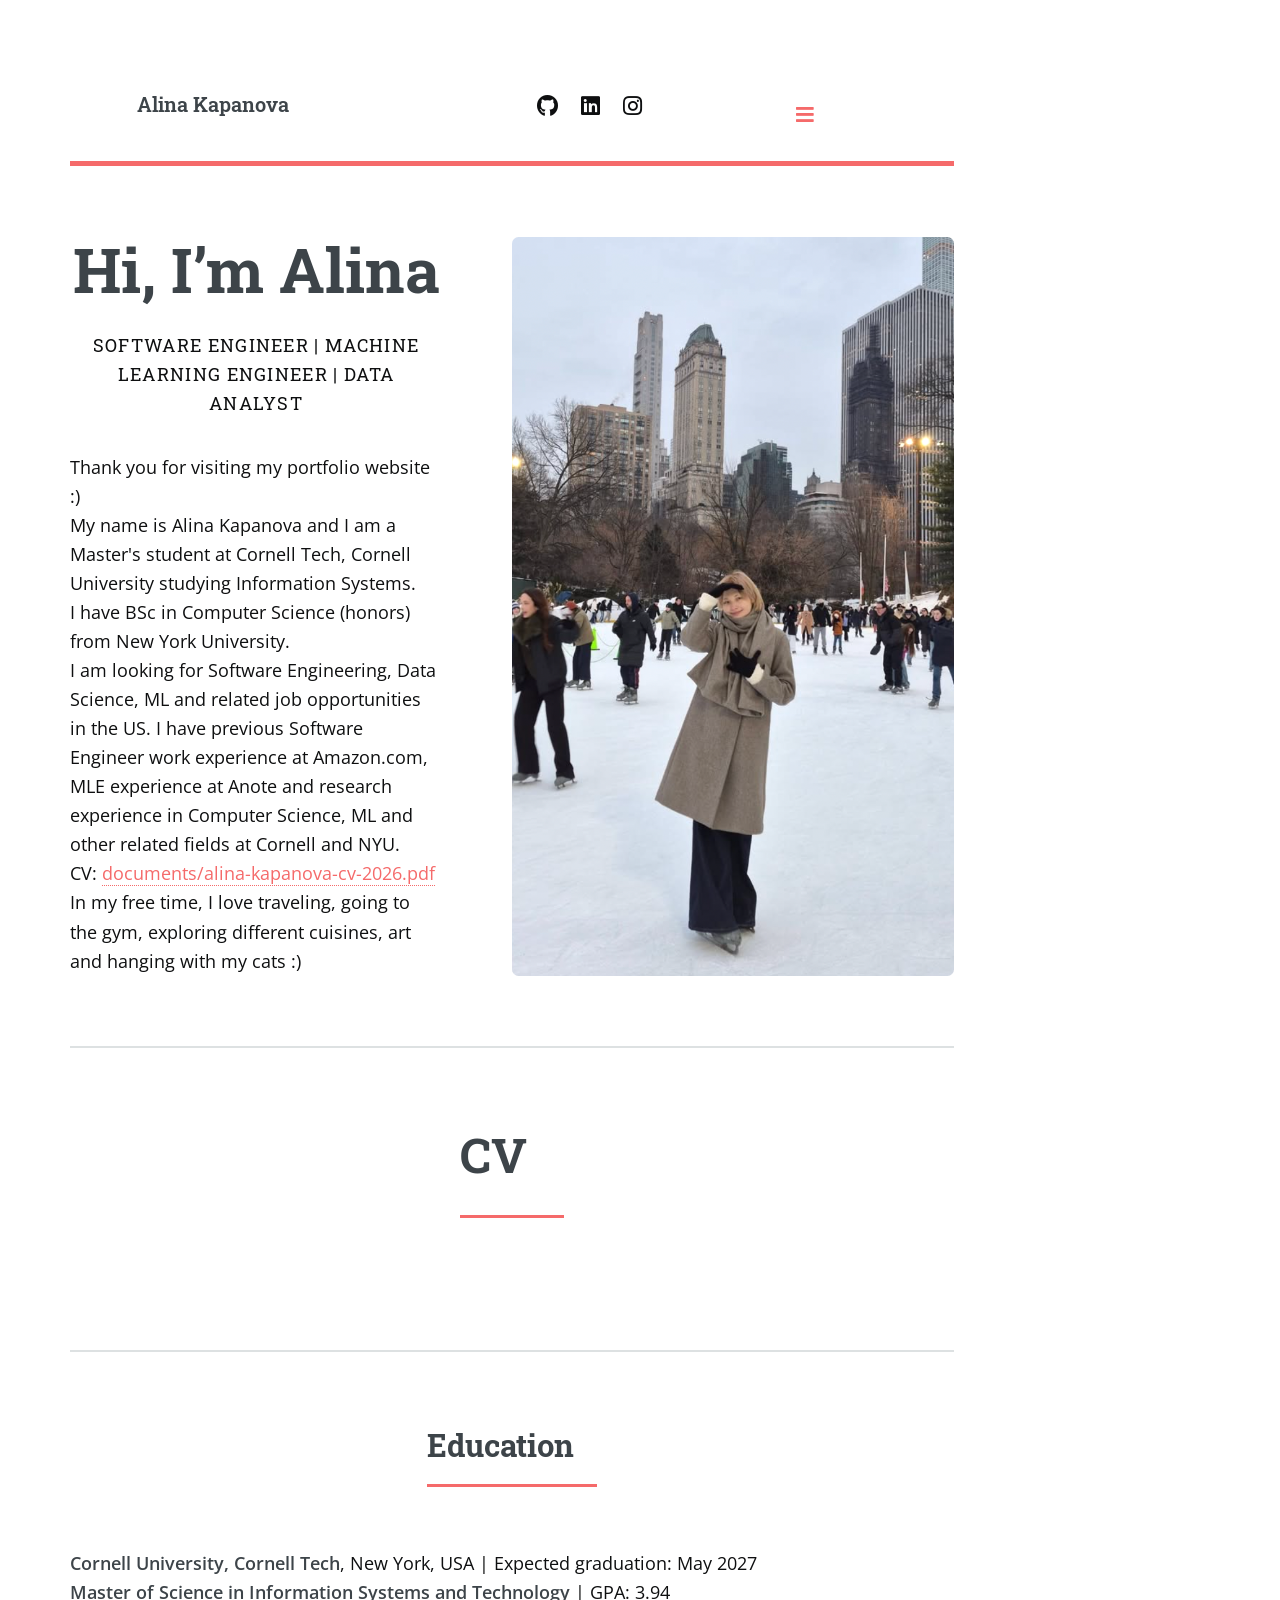
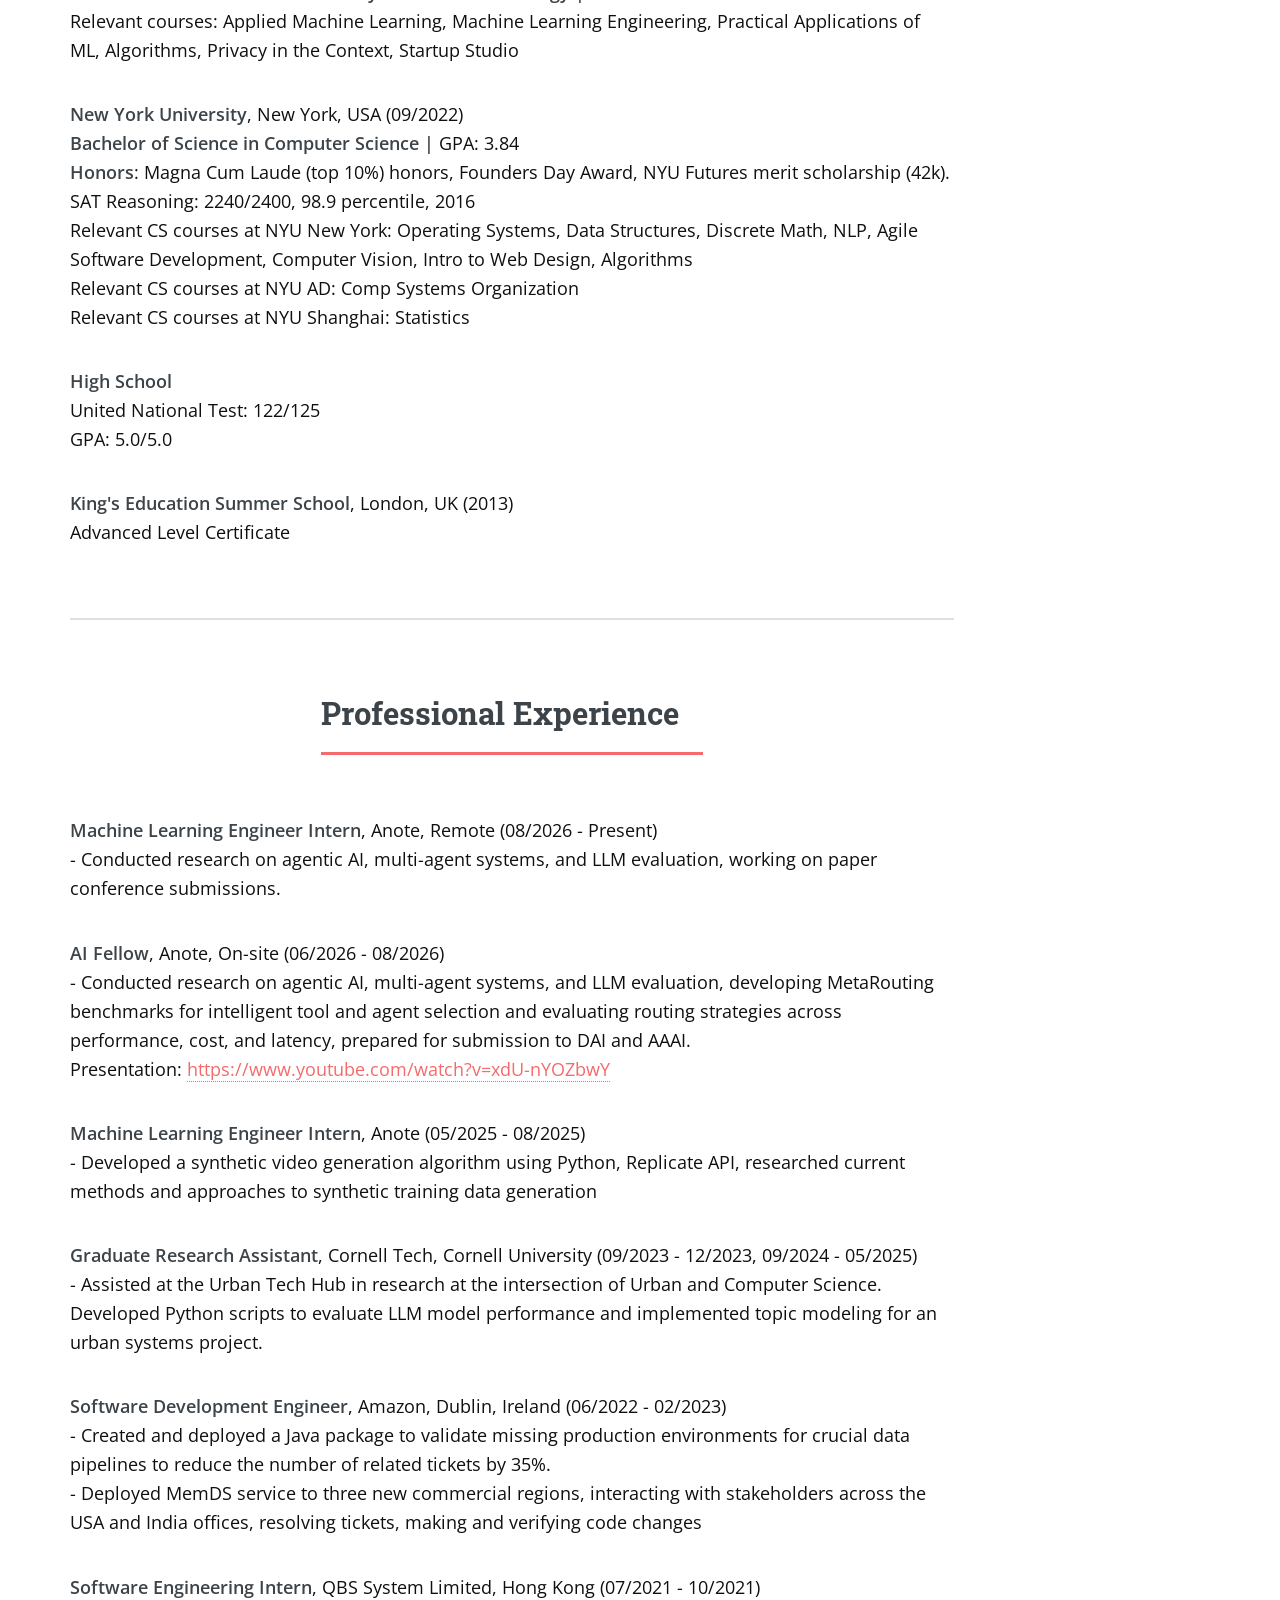
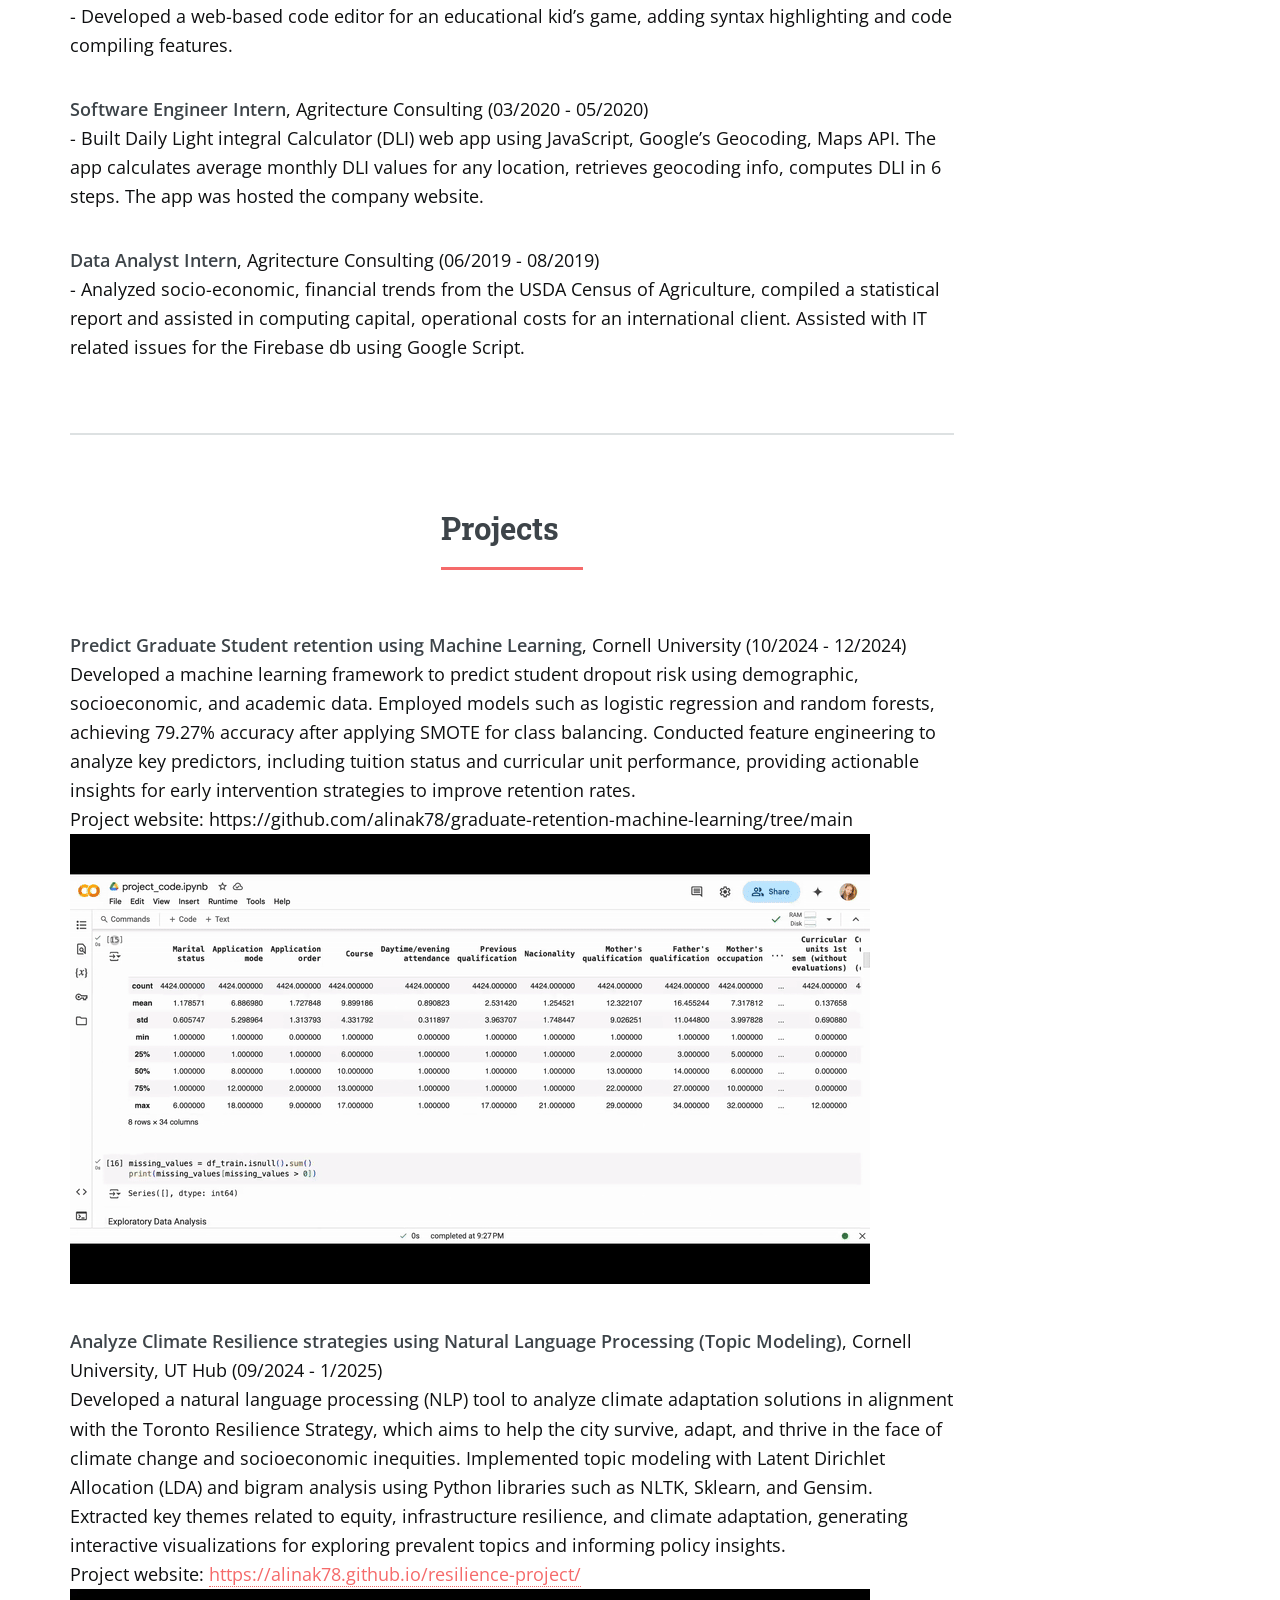
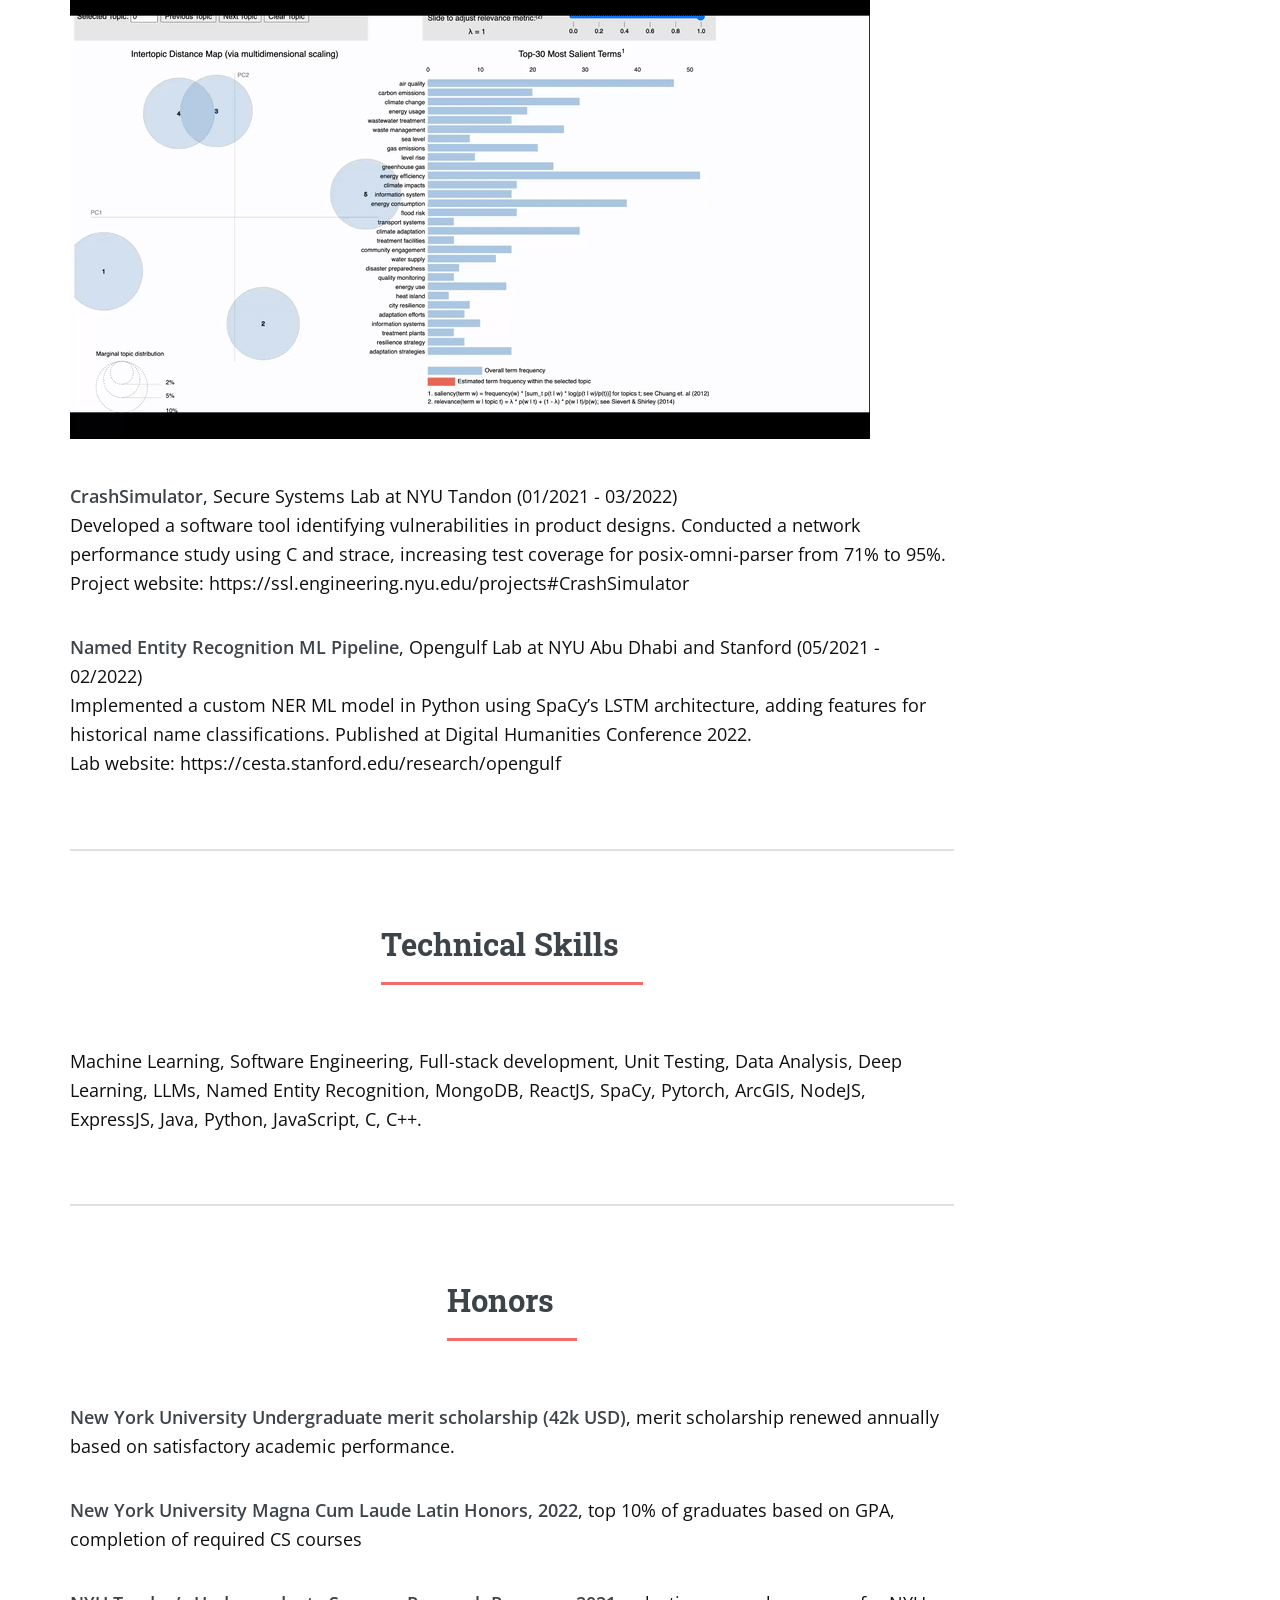
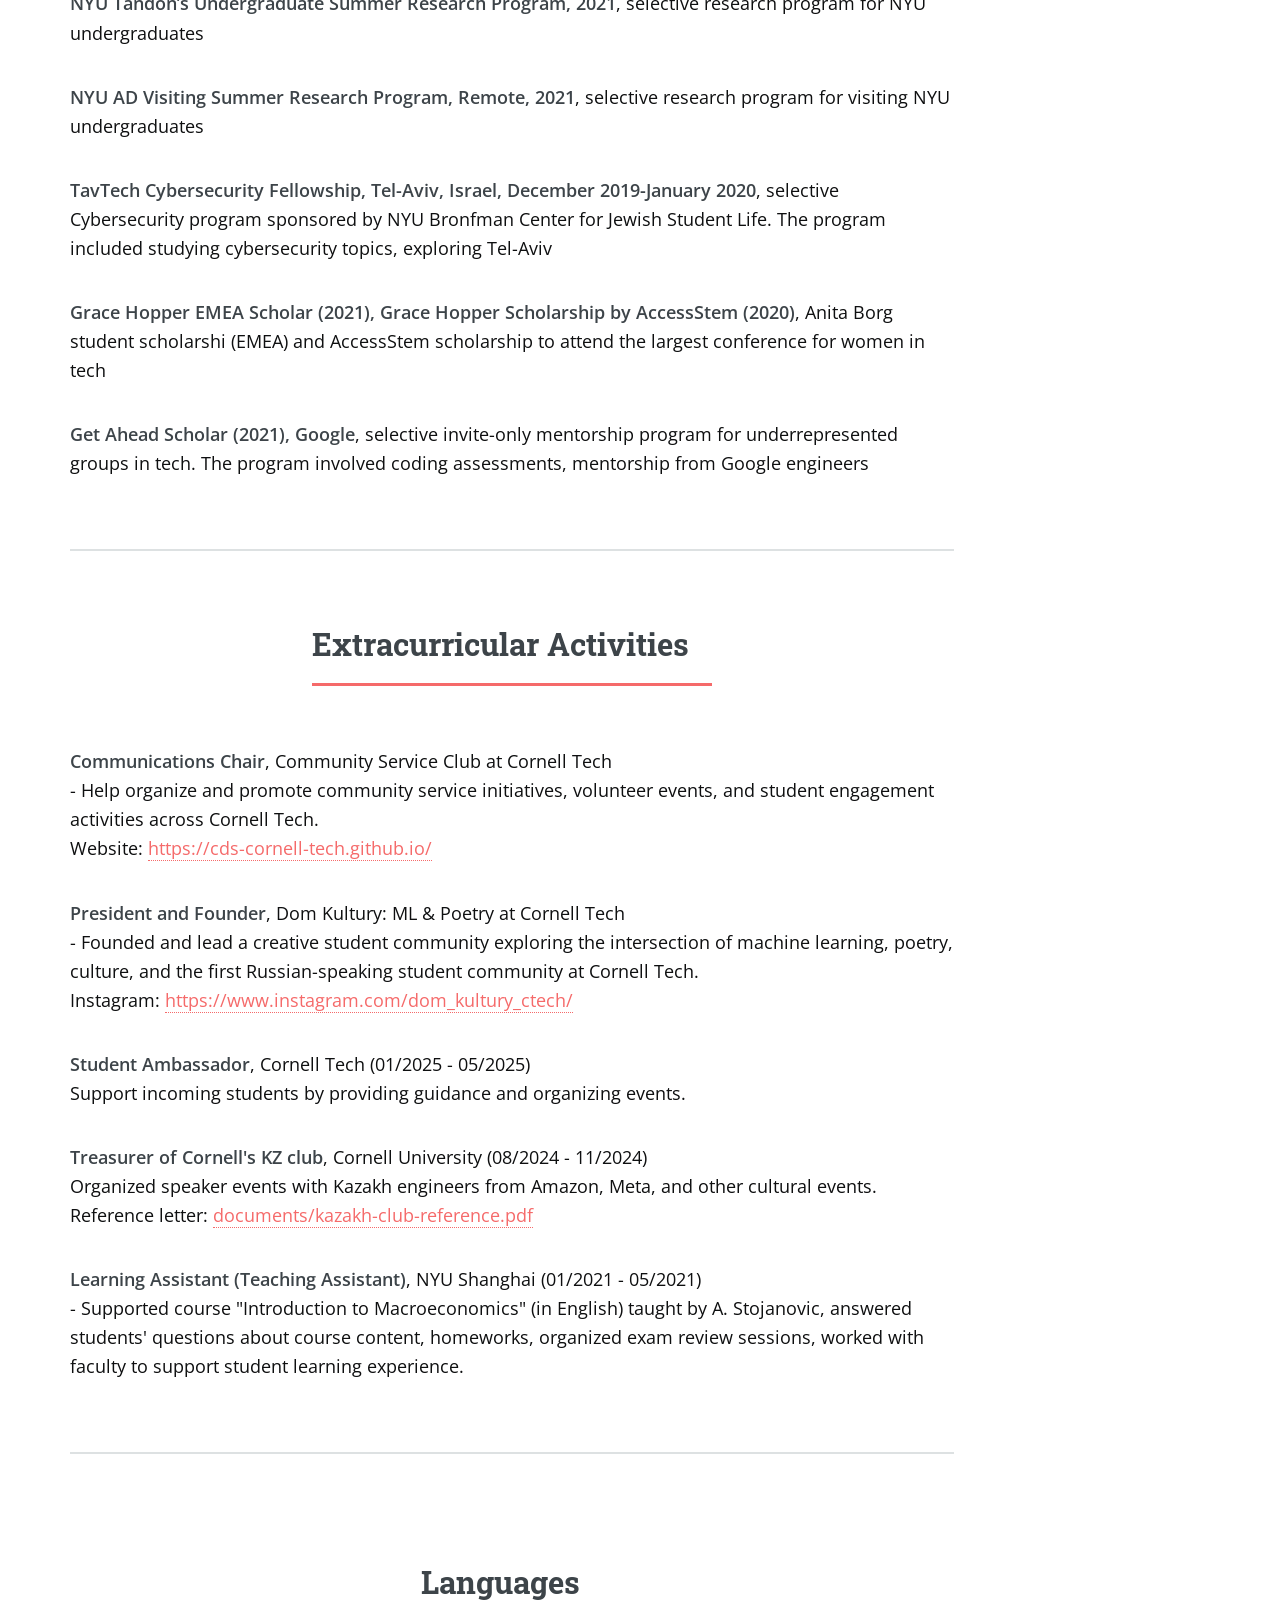
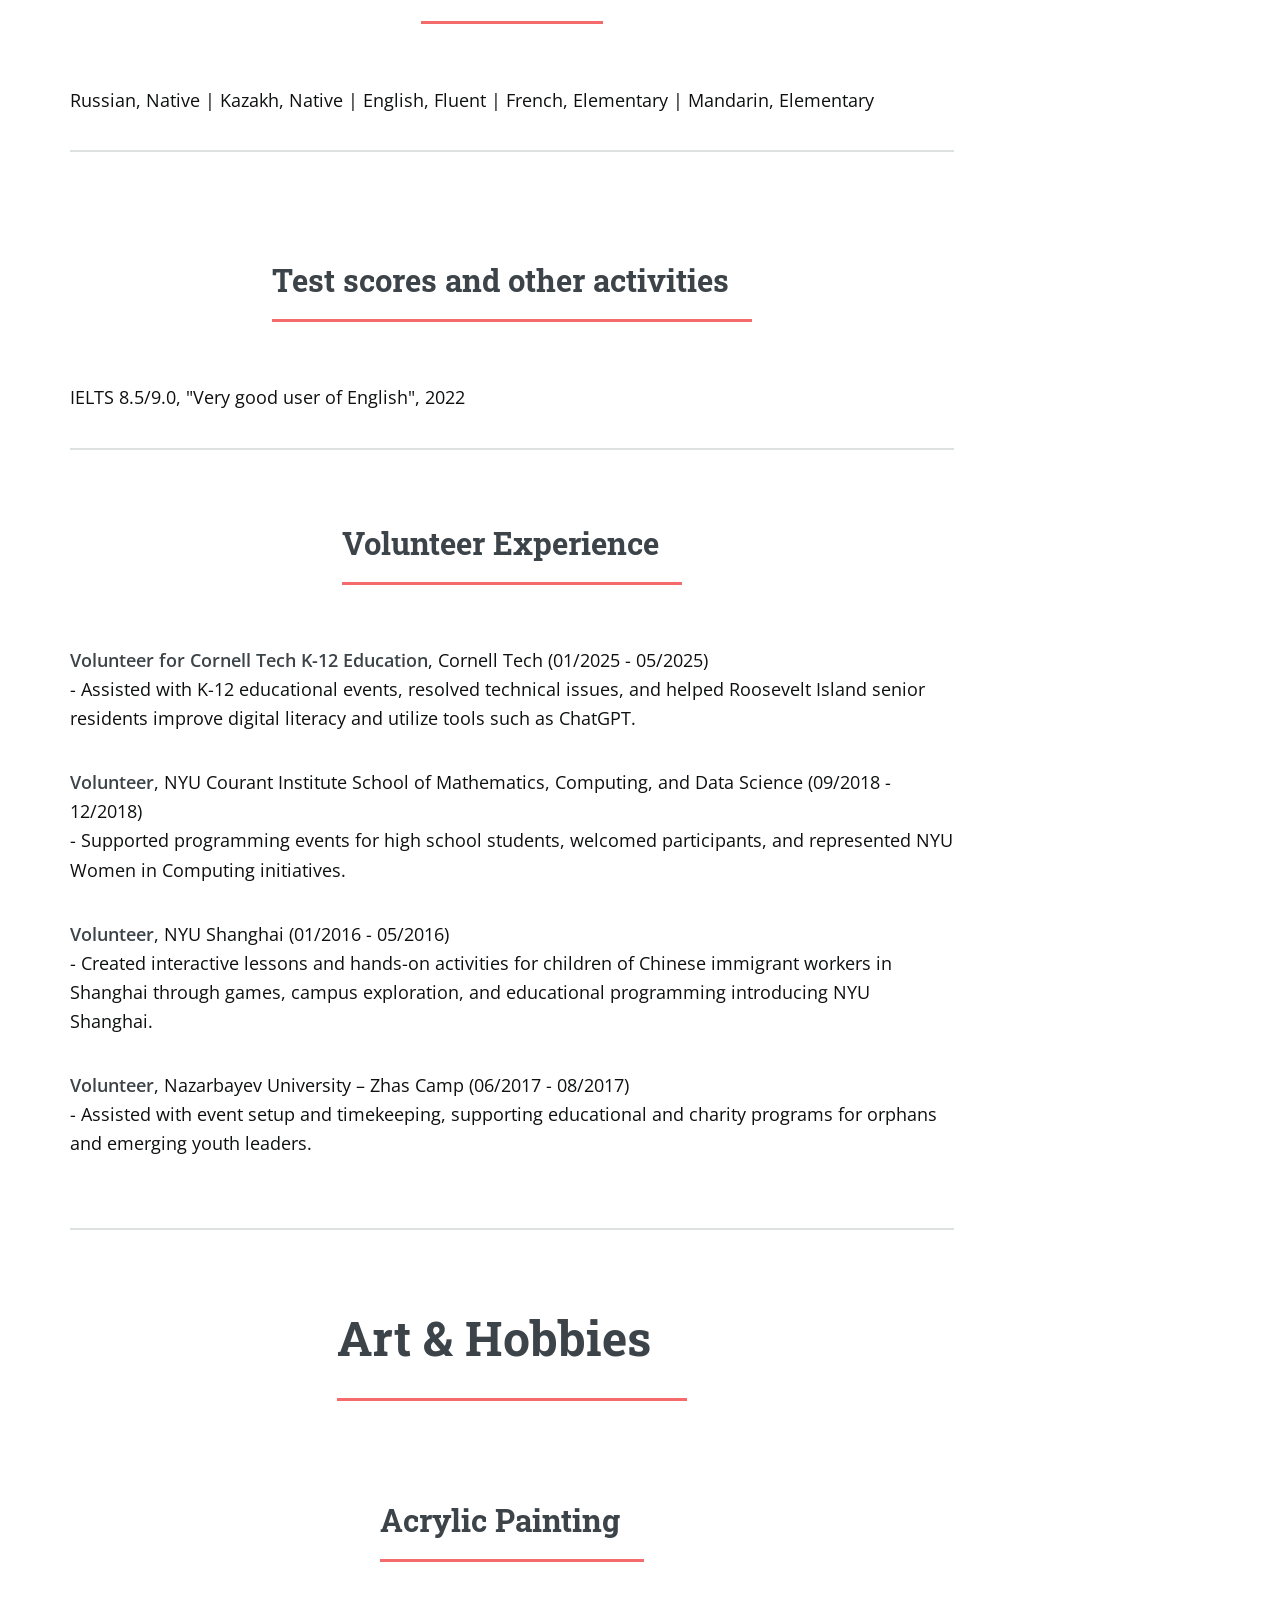
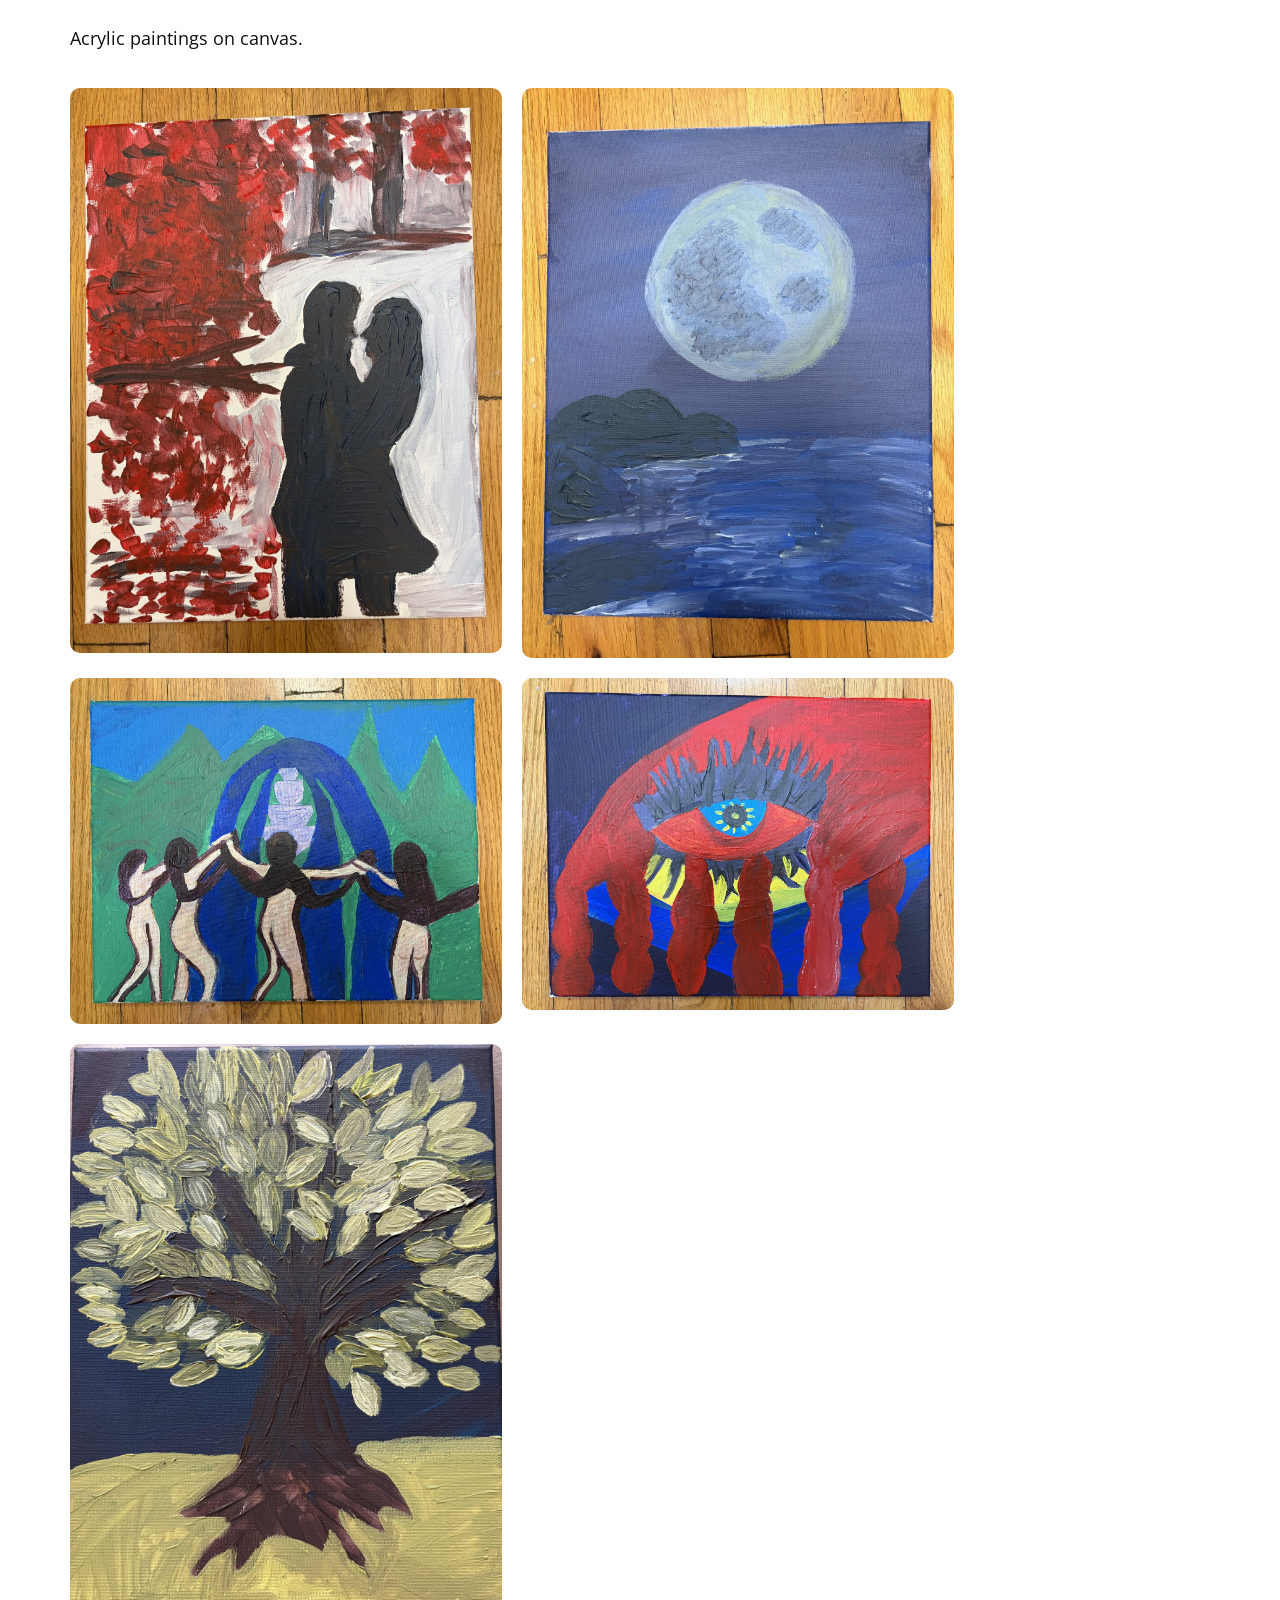
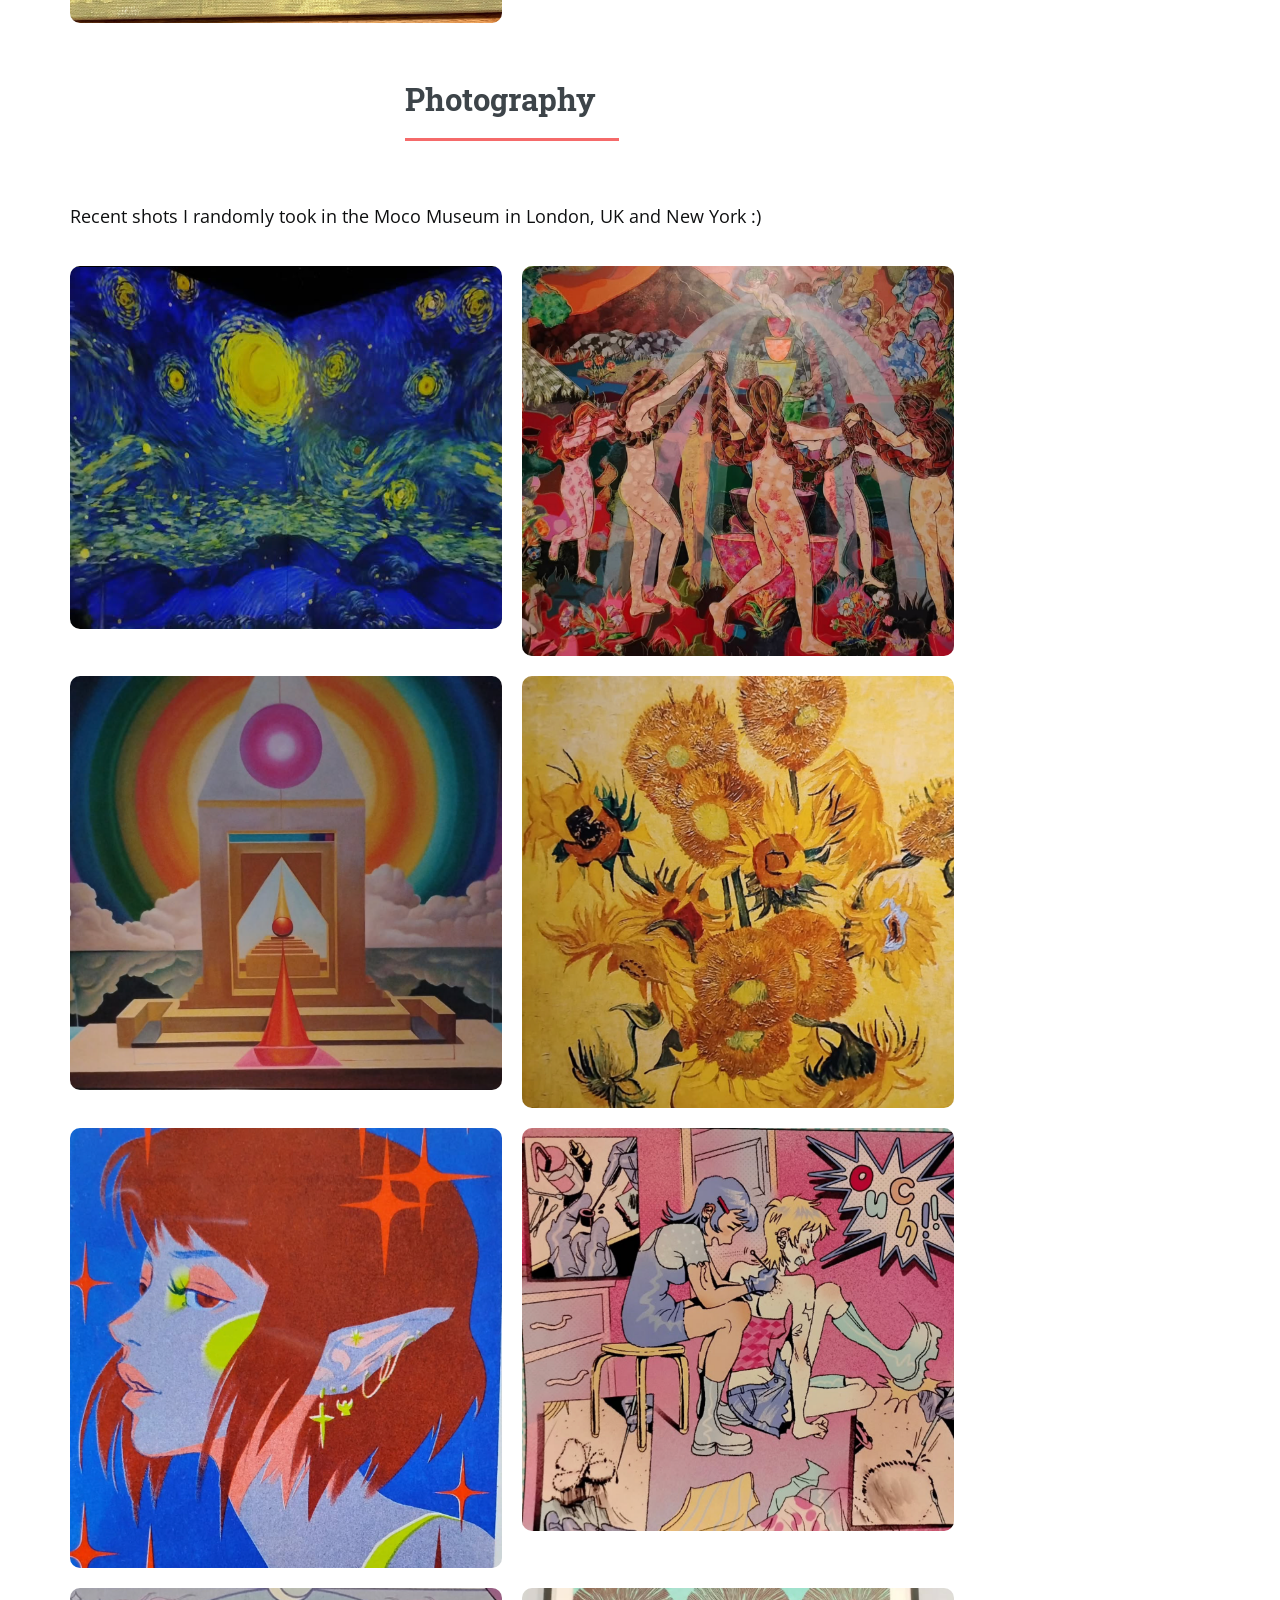
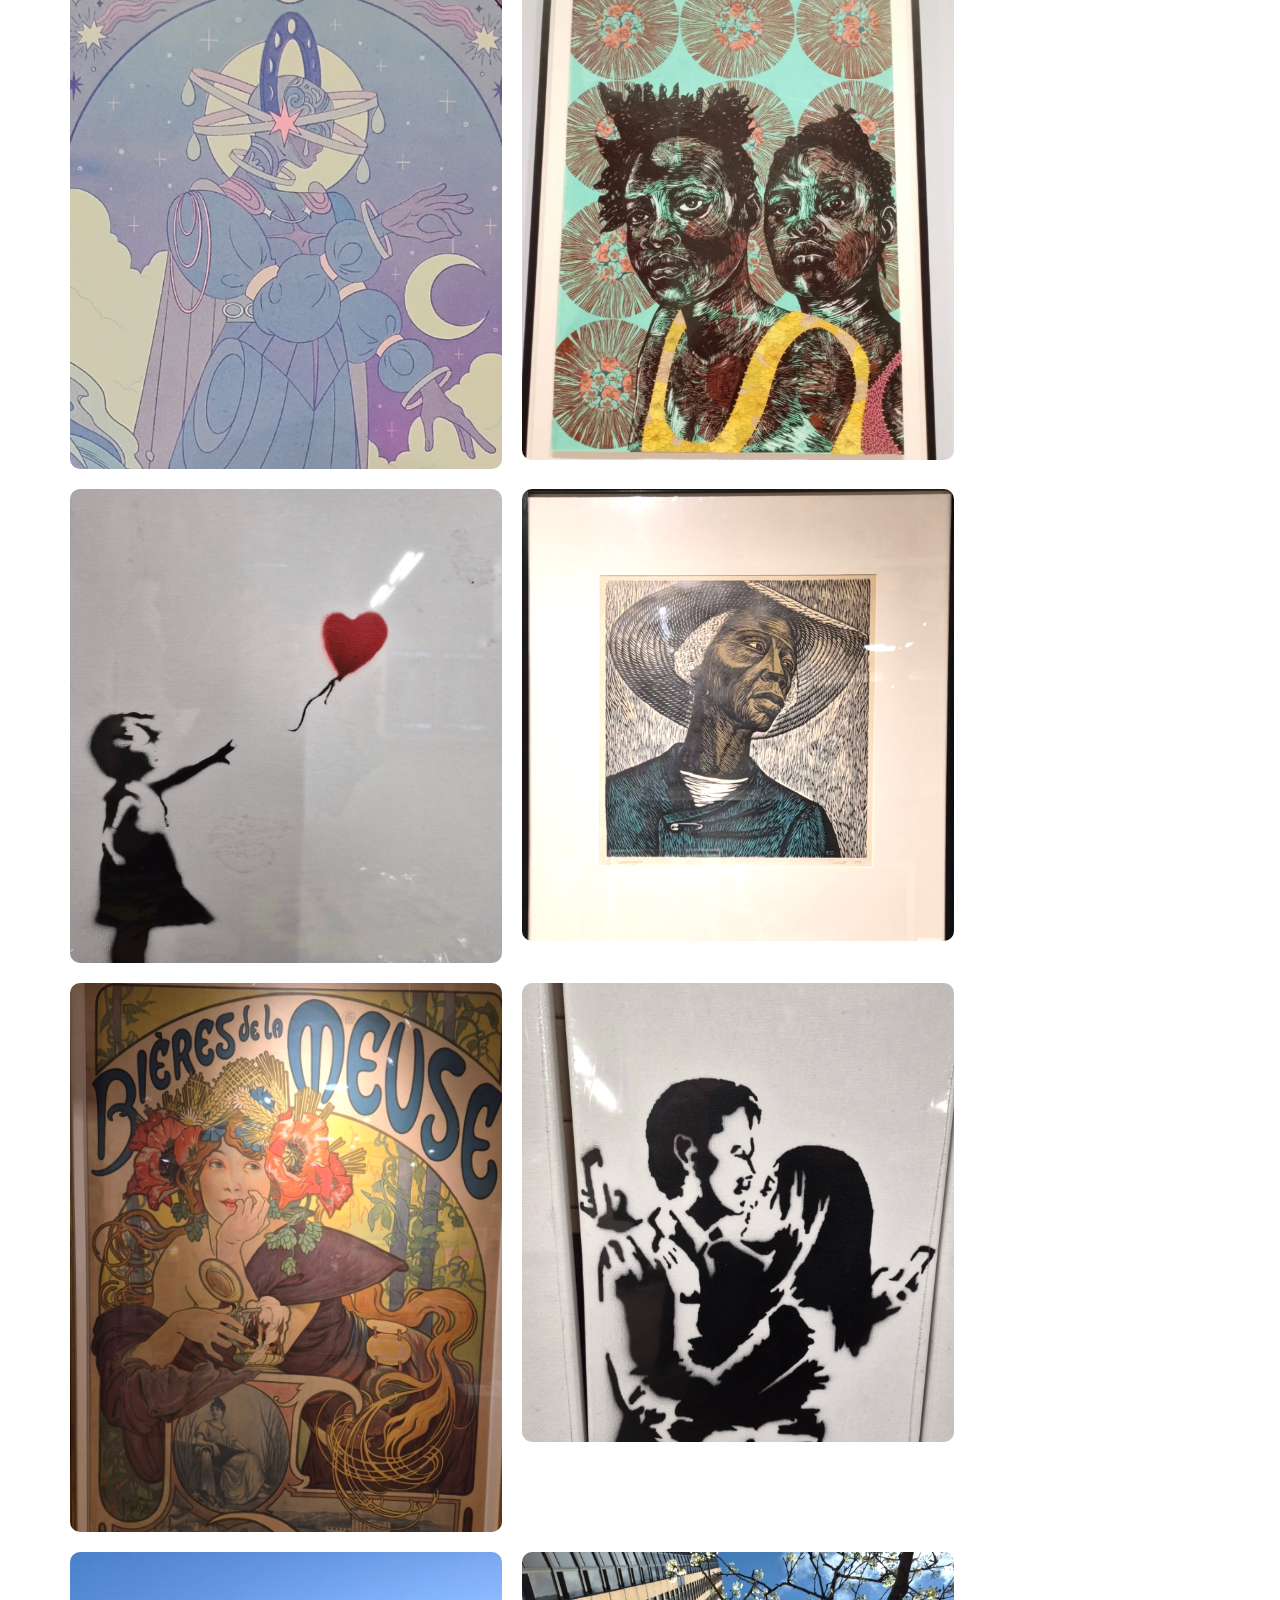
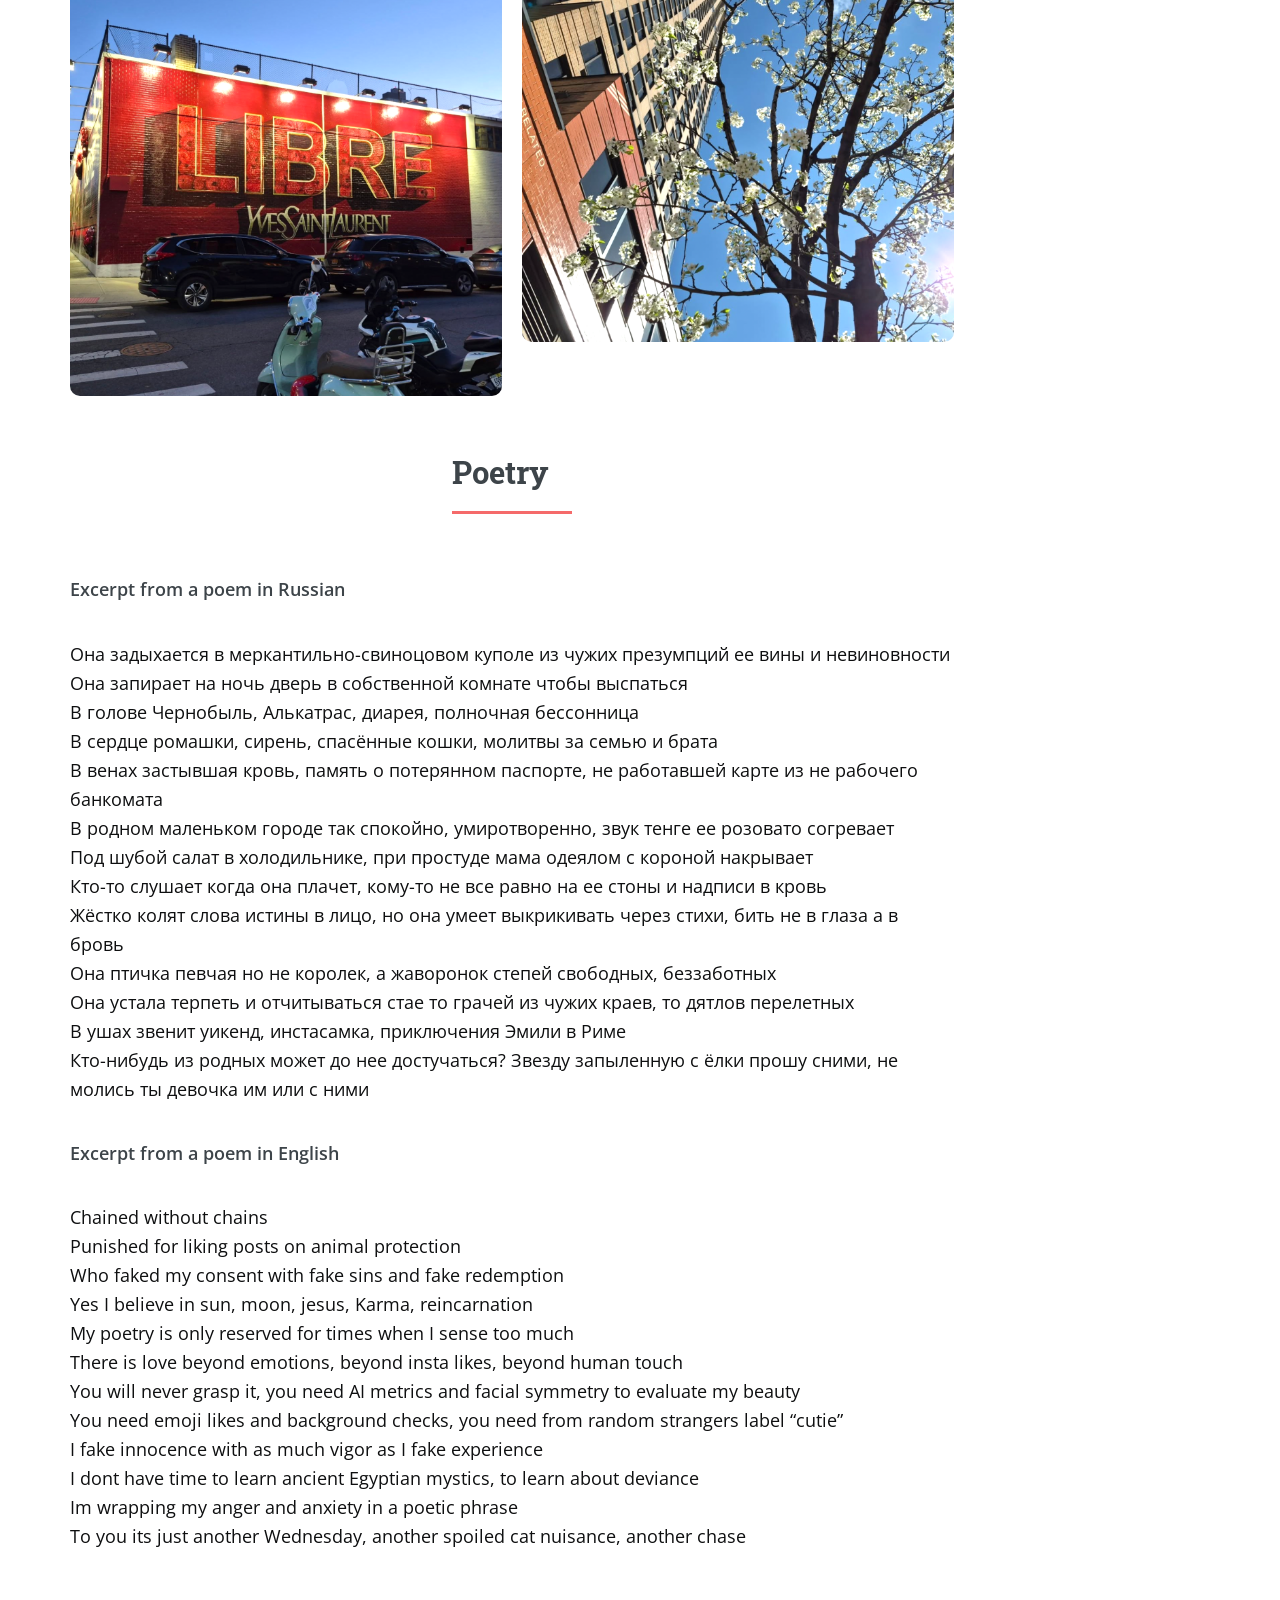
==== index.html @ 86511d2f "Rename English poem excerpt label" ====
<!DOCTYPE HTML>
<html>
	<head>
		<title>Alina Kapanova</title>
		<meta charset="utf-8" />
		<meta name="viewport" content="width=device-width, initial-scale=1, user-scalable=no" />
		<link rel="stylesheet" href="assets/css/main.css" />
		<style>
			.image-grid {
				display: grid;
				grid-template-columns: repeat(2, 1fr);
				gap: 20px;
				justify-content: center;
			}
			.image-grid img {
				width: 100%;
				border-radius: 10px;
				height: auto;
				object-fit: cover;
			}
			#art-hobbies .image-grid + header.major {
				margin-top: 3em;
			}
			.site-menu {
				position: relative;
				margin-left: 1.5em;
				margin-right: 0;
			}
			.site-menu-toggle {
				align-items: center;
				background: transparent;
				border: 0;
				box-shadow: none;
				color: #3d4449;
				cursor: pointer;
				display: inline-flex;
				font-size: 1.15em;
				height: 2.75em;
				justify-content: center;
				padding: 0;
				width: 2.75em;
			}
			.site-menu-toggle:hover {
				color: #f56a6a;
			}
			.site-menu-links {
				background: #ffffff;
				border: solid 1px rgba(210, 215, 217, 0.75);
				border-radius: 6px;
				box-shadow: 0 0.75em 2em rgba(0, 0, 0, 0.08);
				display: none;
				list-style: none;
				margin: 0;
				min-width: 12em;
				padding: 0.5em 0;
				position: absolute;
				right: 0;
				top: 100%;
				z-index: 10;
			}
			.site-menu.open .site-menu-links {
				display: block;
			}
			.site-menu-links a {
				border-bottom: 0;
				color: #3d4449;
				display: block;
				font-family: "Roboto Slab", serif;
				font-size: 0.85em;
				padding: 0.65em 1em;
				text-transform: uppercase;
			}
			.site-menu-links a:hover {
				color: #f56a6a;
			}
			header.section-title-large h2 {
				font-size: 2.75em;
			}
			@media screen and (max-width: 736px) {
				.site-menu {
					margin-right: 0.75em;
				}
				header.section-title-large h2 {
					font-size: 2.2em;
				}
			}
	</style>
	</head>
	<body class="is-preload" style="font-size: 110%;">

		<!-- Wrapper -->
			<div id="wrapper" >

				<!-- Main -->
					<div id="main">
						<div class="inner">

							<!-- Header -->
								<header id="header">
									<a href="index.html" class="logo"><strong>Alina Kapanova</strong></a>
									<ul class="icons">
										<li><a href="https://github.com/alinak78" class="icon brands fa-github"><span class="label">GitHub</span></a></li>
										<li><a href="https://https://www.linkedin.com/in/alina-kapan/" class="icon brands fa-linkedin"><span class="label">LinkedIn</span></a></li>
									<li><a href="https://www.instagram.com/destiny67a/" class="icon brands fa-instagram"><span class="label">Instagram</span></a></li>
									</ul>
									<nav class="site-menu" aria-label="Primary navigation">
										<button class="site-menu-toggle icon solid fa-bars" type="button" aria-expanded="false" aria-controls="site-menu-links">
											<span class="label">Menu</span>
										</button>
										<ul class="site-menu-links" id="site-menu-links">
											<li><a href="#cv">CV</a></li>
											<li><a href="#art-hobbies">Art &amp; Hobbies</a></li>
										</ul>
									</nav>
								</header>

							<!-- About Me -->
								<section id="banner">
									<div class="content">
										<header>
											<h1>Hi, I’m Alina</h1>
											<p>Software Engineer | Machine Learning Engineer | Data Analyst </p>
										</header>
										<p>Thank you for visiting my portfolio website :) <br/> My name is Alina Kapanova and I am a Master's student at Cornell Tech, Cornell University studying Information Systems. <br/>
											I have BSc in Computer Science (honors) from New York University. <br/>
											I am looking for Software Engineering, Data Science, ML and related job opportunities in the US. I have previous Software Engineer work experience at Amazon.com, MLE experience at Anote and research experience in Computer Science, ML and other related fields at Cornell and NYU. <br/>
											CV: <a href="documents/alina-kapanova-cv-2026.pdf">documents/alina-kapanova-cv-2026.pdf</a><br/>
										In my free time, I love traveling, going to the gym, exploring different cuisines, art and hanging with my cats :)  </p>
									</p>
									</div>
									<span class="image object">
										<img  src="profile.png" alt="Alina Kapanova" />
								</span>
								</section>

							<!-- CV -->
								<section id="cv">
									<header class="major section-title-large">
										<h2>CV</h2>
									</header>
								</section>

							<!-- Education -->
								<section>
									<header class="major">
										<h2>Education</h2>
									</header>
									<p><strong>Cornell University, Cornell Tech</strong>, New York, USA | Expected graduation: May 2027 <br>
										<b>Master of Science in Information Systems and Technology</b> | GPA: 3.94 <br/> 
										Relevant courses: Applied Machine Learning, Machine Learning Engineering, Practical Applications of ML, Algorithms, Privacy in the Context, Startup Studio <br/> 
									</p>
									
									<p><strong>New York University</strong>, New York, USA (09/2022)<br>
										<b>Bachelor of Science in Computer Science</b> | GPA: 3.84 <br/>
									<b>Honors</b>: Magna Cum Laude (top 10%) honors, Founders Day Award, NYU Futures merit scholarship (42k). <br/>
									SAT Reasoning: 2240/2400, 98.9 percentile, 2016 <br/>
									Relevant CS courses at NYU New York: Operating Systems, Data Structures, Discrete Math, NLP, Agile Software Development, Computer Vision, Intro to Web Design, Algorithms <br/> 
									Relevant CS courses at NYU AD: Comp Systems Organization <br/> 
									Relevant CS courses at NYU Shanghai: Statistics </p>

									<p><strong>High School</strong><br>
										United National Test: 122/125 <br/>
										GPA: 5.0/5.0
									</p>

									<p><strong>King's Education Summer School</strong>, London, UK (2013)<br>
										Advanced Level Certificate
									</p>

								</section>

							<!-- Experience -->
								<section>
									<header class="major">
										<h2>Professional Experience</h2>
									</header>
									<p><strong>Machine Learning Engineer Intern</strong>, Anote, Remote (08/2026 - Present)<br>- Conducted research on agentic AI, multi-agent systems, and LLM evaluation, working on paper conference submissions.</p>
									<p><strong>AI Fellow</strong>, Anote, On-site (06/2026 - 08/2026)<br>- Conducted research on agentic AI, multi-agent systems, and LLM evaluation, developing MetaRouting benchmarks for intelligent tool and agent selection and evaluating routing strategies across performance, cost, and latency, prepared for submission to DAI and AAAI.<br>Presentation: <a href="https://www.youtube.com/watch?v=xdU-nYOZbwY">https://www.youtube.com/watch?v=xdU-nYOZbwY</a></p>
									<p><strong>Machine Learning Engineer Intern</strong>, Anote (05/2025 - 08/2025)<br>- Developed a synthetic video generation algorithm using Python, Replicate API, researched current methods and approaches to synthetic training data generation</p>
									<p><strong>Graduate Research Assistant</strong>, Cornell Tech, Cornell University (09/2023 - 12/2023, 09/2024 - 05/2025)<br>- Assisted at the Urban Tech Hub in research at the intersection of Urban and Computer Science. Developed Python scripts to evaluate LLM model performance and implemented topic modeling for an urban systems project.</p>
									<p><strong>Software Development Engineer</strong>, Amazon, Dublin, Ireland (06/2022 - 02/2023)<br>- Created and deployed a Java package to validate missing production environments for crucial data pipelines to reduce the number of related tickets by 35%.
										<br/>- Deployed MemDS service to three new commercial regions, interacting with stakeholders across the USA and India offices, resolving tickets, making and verifying code changes</p>
									<p><strong>Software Engineering Intern</strong>, QBS System Limited, Hong Kong (07/2021 - 10/2021)<br>- Developed a web-based code editor for an educational kid’s game, adding syntax highlighting and code compiling features.</p>
									<p><strong>Software Engineer Intern</strong>, Agritecture Consulting (03/2020 - 05/2020)<br>- Built Daily Light integral Calculator (DLI) web app using JavaScript, Google’s Geocoding, Maps API. The app calculates average monthly DLI values for any location, retrieves geocoding info, computes DLI in 6 steps. The app was hosted  the company website.
									</p>
									<p><strong>Data Analyst Intern</strong>, Agritecture Consulting (06/2019 - 08/2019)<br>- Analyzed socio-economic, financial trends from the USDA Census of Agriculture, compiled a statistical report and assisted in computing capital, operational costs for an international client. Assisted with IT related issues for the Firebase db using Google Script.</p>

								</section>

							<!-- Projects -->
								<section>
									<header class="major">
										<h2>Projects</h2>
									</header>
									
									<p><strong>Predict Graduate Student retention using Machine Learning</strong>, Cornell University (10/2024 - 12/2024)<br>Developed a machine learning framework to predict student dropout risk using demographic, socioeconomic, and academic data. Employed models such as logistic regression and random forests, achieving 79.27% accuracy after applying SMOTE for class balancing. Conducted feature engineering to analyze key predictors, including tuition status and curricular unit performance, providing actionable insights for early intervention strategies to improve retention rates.<br> Project website: https://github.com/alinak78/graduate-retention-machine-learning/tree/main</br><img src="images/notebook.gif"/><br></p>
									<p><strong>Analyze Climate Resilience strategies using Natural Language Processing (Topic Modeling)</strong>, Cornell University, UT Hub (09/2024 - 1/2025)<br>Developed a natural language processing (NLP) tool to analyze climate adaptation solutions in alignment with the Toronto Resilience Strategy, which aims to help the city survive, adapt, and thrive in the face of climate change and socioeconomic inequities. Implemented topic modeling with Latent Dirichlet Allocation (LDA) and bigram analysis using Python libraries such as NLTK, Sklearn, and Gensim. Extracted key themes related to equity, infrastructure resilience, and climate adaptation, generating interactive visualizations for exploring prevalent topics and informing policy insights. <br> Project website: <a href="resilience-project/">https://alinak78.github.io/resilience-project/</a></br><img src="images/topic_model.gif"/><br></p>
									<p><strong>CrashSimulator</strong>, Secure Systems Lab at NYU Tandon (01/2021 - 03/2022)<br>Developed a software tool identifying vulnerabilities in product designs. Conducted a network performance study using C and strace, increasing test coverage for posix-omni-parser from 71% to 95%. <br> Project website: https://ssl.engineering.nyu.edu/projects#CrashSimulator</p>
									<p><strong>Named Entity Recognition ML Pipeline</strong>, Opengulf Lab at NYU Abu Dhabi and Stanford (05/2021 - 02/2022)<br>Implemented a custom NER ML model in Python using SpaCy’s LSTM architecture, adding features for historical name classifications. Published at Digital Humanities Conference 2022. <br> Lab website: https://cesta.stanford.edu/research/opengulf</p>
								</section>

								<!-- Technical Skills -->
								<section>
									<header class="major">
										<h2>Technical Skills</h2>
									</header>
									<p>Machine Learning, Software Engineering, Full-stack development, Unit Testing, Data Analysis, Deep Learning, LLMs, Named Entity Recognition, MongoDB, ReactJS, SpaCy, Pytorch, ArcGIS, NodeJS, ExpressJS, Java, Python, JavaScript, C, C++.</p>
								</section>

							<!-- Honors -->
							<section>
								<header class="major">
									<h2>Honors</h2>
								</header>
								<p><strong>New York University Undergraduate merit scholarship (42k USD)</strong>, merit scholarship renewed annually based on satisfactory academic performance.</br>
								<p><strong>New York University Magna Cum Laude Latin Honors, 2022</strong>, top 10% of graduates based on GPA, completion of required CS courses </br>
								<p><strong>NYU Tandon’s Undergraduate Summer Research Program, 2021</strong>, selective research program for NYU undergraduates</br>
								<p><strong>NYU AD Visiting Summer Research Program, Remote, 2021</strong>, selective research program for visiting NYU undergraduates</br>
								<p><strong>TavTech Cybersecurity Fellowship, Tel-Aviv, Israel, December 2019-January 2020</strong>, selective Cybersecurity program sponsored by NYU Bronfman Center for Jewish Student Life. The program included studying cybersecurity topics, exploring Tel-Aviv</br>
								<p><strong>Grace Hopper EMEA Scholar (2021), Grace Hopper Scholarship by AccessStem (2020)</strong>, Anita Borg student scholarshi (EMEA) and AccessStem scholarship to attend the largest conference for women in tech</br>
								<p><strong>Get Ahead Scholar (2021), Google</strong>, selective invite-only mentorship program for underrepresented groups in tech. The program involved coding assessments, mentorship from Google engineers</p>

			
							</section>

							<!-- Extracurricular Activities -->
								<section>
									<header class="major">
										<h2>Extracurricular Activities</h2>
									</header>
									<p><strong>Communications Chair</strong>, Community Service Club at Cornell Tech<br>- Help organize and promote community service initiatives, volunteer events, and student engagement activities across Cornell Tech.<br>Website: <a href="https://cds-cornell-tech.github.io/">https://cds-cornell-tech.github.io/</a></p>
									<p><strong>President and Founder</strong>, Dom Kultury: ML &amp; Poetry at Cornell Tech<br>- Founded and lead a creative student community exploring the intersection of machine learning, poetry, culture, and the first Russian-speaking student community at Cornell Tech.<br>Instagram: <a href="https://www.instagram.com/dom_kultury_ctech/">https://www.instagram.com/dom_kultury_ctech/</a></p>
									<p><strong>Student Ambassador</strong>, Cornell Tech (01/2025 - 05/2025)<br> Support incoming students by providing guidance and organizing events. </p>
									<p><strong>Treasurer of Cornell's KZ club</strong>, Cornell University (08/2024 - 11/2024)<br> Organized speaker events with Kazakh engineers from Amazon, Meta, and other cultural events.<br>Reference letter: <a href="documents/kazakh-club-reference.pdf">documents/kazakh-club-reference.pdf</a></p>
									<p><strong>Learning Assistant (Teaching Assistant)</strong>, NYU Shanghai (01/2021 - 05/2021)<br>- Supported course "Introduction to Macroeconomics" (in English) taught by A. Stojanovic, answered students' questions about course content, homeworks, organized exam review sessions, worked with faculty to support student learning experience.</p>
								</section>

								<section></section>
									<header class="major">
										<h2>Languages</h2>
									</header>
									<p>Russian, Native | Kazakh, Native | English, Fluent | French, Elementary | Mandarin, Elementary </p>
								</section>

								<section></section>
									<header class="major">
										<h2>Test scores and other activities</h2>
									</header>
									<p>IELTS 8.5/9.0, "Very good user of English", 2022</p>
								</section>

							<section>
	<header class="major">
		<h2>Volunteer Experience</h2>
	</header>

	<p><strong>Volunteer for Cornell Tech K-12 Education</strong>, Cornell Tech (01/2025 - 05/2025)<br>
	- Assisted with K-12 educational events, resolved technical issues, and helped Roosevelt Island senior residents improve digital literacy and utilize tools such as ChatGPT.</p>

	<p><strong>Volunteer</strong>, NYU Courant Institute School of Mathematics, Computing, and Data Science (09/2018 - 12/2018)<br>
	- Supported programming events for high school students, welcomed participants, and represented NYU Women in Computing initiatives.</p>

	<p><strong>Volunteer</strong>, NYU Shanghai (01/2016 - 05/2016)<br>
	- Created interactive lessons and hands-on activities for children of Chinese immigrant workers in Shanghai through games, campus exploration, and educational programming introducing NYU Shanghai.</p>

	<p><strong>Volunteer</strong>, Nazarbayev University – Zhas Camp (06/2017 - 08/2017)<br>
	- Assisted with event setup and timekeeping, supporting educational and charity programs for orphans and emerging youth leaders.</p>
</section>


								<section id="art-hobbies">
									<header class="major section-title-large">
										<h2>Art &amp; Hobbies</h2>
									</header>
									<header class="major">
										<h2>Acrylic Painting</h2>
									</header>
									<p>Acrylic paintings on canvas.</p>

									<div class="image-grid">
										<img src="images/acrylic-painting-01.jpeg" alt="Acrylic painting with red foliage and two figures">
										<img src="images/acrylic-painting-02.jpeg" alt="Acrylic painting of a moon over water">
										<img src="images/acrylic-painting-03.jpeg" alt="Acrylic painting of people dancing outdoors">
										<img src="images/acrylic-painting-04.jpeg" alt="Acrylic painting of a colorful eye">
										<img src="images/acrylic-painting-05.jpg" alt="Acrylic painting of a tree with pale leaves">
									</div>

									<header class="major">
										<h2>Photography</h2>
									</header>
									<p>Recent shots I randomly took in the Moco Museum in London, UK and New York :)</p>
	
									
									<div class="image-grid">
										<img src="images/art01.png" alt="Art 1">
										<img src="images/art02.png" alt="Art 2">
										<img src="images/art03.png" alt="Art 3">
										<img src="images/art04.png" alt="Art 4">
										<img src="images/art05.png" alt="Art 5">
										<img src="images/art06.png" alt="Art 6">
										<img src="images/art07.png" alt="Art 7">
										<img src="images/art08.png" alt="Art 8">
										<!--img src="images/art09.png" alt="Art 9"--->
										<img src="images/art10a.png" alt="Art 10a">
										<img src="images/art10.png" alt="Art 10">
										<img src="images/art11.png" alt="Art 11">
										<img src="images/art12.png" alt="Art 12">
										<img src="images/art13.png" alt="Art 13">
										<img src="images/art14.png" alt="Art 14">

									</div>

									<header class="major">
										<h2>Poetry</h2>
									</header>
									<p><strong>Excerpt from a poem in Russian</strong></p>
									<p>
										Она задыхается в меркантильно-свиноцовом куполе из чужих презумпций ее вины и невиновности<br>
										Она запирает на ночь дверь в собственной комнате чтобы выспаться<br>
										В голове Чернобыль, Алькатрас, диарея, полночная бессонница<br>
										В сердце ромашки, сирень, спасённые кошки, молитвы за семью и брата<br>
										В венах застывшая кровь, память о потерянном паспорте, не работавшей карте из не рабочего банкомата<br>
										В родном маленьком городе так спокойно, умиротворенно, звук тенге ее розовато согревает<br>
										Под шубой салат в холодильнике, при простуде мама одеялом с короной накрывает<br>
										Кто-то слушает когда она плачет, кому-то не все равно на ее стоны и надписи в кровь<br>
										Жёстко колят слова истины в лицо, но она умеет выкрикивать через стихи, бить не в глаза а в бровь<br>
										Она птичка певчая но не королек, а жаворонок степей свободных, беззаботных<br>
										Она устала терпеть и отчитываться стае то грачей из чужих краев, то дятлов перелетных<br>
										В ушах звенит уикенд, инстасамка, приключения Эмили в Риме<br>
										Кто-нибудь из родных может до нее достучаться? Звезду запыленную с ёлки прошу сними, не молись ты девочка им или с ними
									</p>
									<p><strong>Excerpt from a poem in English</strong></p>
									<p>
										Chained without chains<br>
										Punished for liking posts on animal protection<br>
										Who faked my consent with fake sins and fake redemption<br>
										Yes I believe in sun, moon, jesus, Karma, reincarnation<br>
										My poetry is only reserved for times when I sense too much<br>
										There is love beyond emotions, beyond insta likes, beyond human touch<br>
										You will never grasp it, you need AI metrics and facial symmetry to evaluate my beauty<br>
										You need emoji likes and background checks, you need from random strangers label “cutie”<br>
										I fake innocence with as much vigor as I fake experience<br>
										I dont have time to learn ancient Egyptian mystics, to learn about deviance<br>
										Im wrapping my anger and anxiety in a poetic phrase<br>
										To you its just another Wednesday, another spoiled cat nuisance, another chase
									</p>
	
						</section>
			
	

						</div>
					</div>

			</div>

		<!-- Scripts -->
			<script src="assets/js/jquery.min.js"></script>
			<script src="assets/js/browser.min.js"></script>
			<script src="assets/js/breakpoints.min.js"></script>
			
			<script src="assets/js/util.js"></script>
			<script src="assets/js/main.js"></script>
			<script src="https://cdn.jsdelivr.net/npm/swiper/swiper-bundle.min.js"></script>
			<script>
				(function() {
					var menu = document.querySelector('.site-menu');
					var toggle = document.querySelector('.site-menu-toggle');
					var links = document.querySelectorAll('.site-menu-links a');

					if (!menu || !toggle) return;

					function setOpen(isOpen) {
						menu.classList.toggle('open', isOpen);
						toggle.setAttribute('aria-expanded', isOpen ? 'true' : 'false');
					}

					toggle.addEventListener('click', function(event) {
						event.stopPropagation();
						setOpen(!menu.classList.contains('open'));
					});

					links.forEach(function(link) {
						link.addEventListener('click', function() {
							setOpen(false);
						});
					});

					document.addEventListener('click', function(event) {
						if (!menu.contains(event.target)) setOpen(false);
					});

					document.addEventListener('keydown', function(event) {
						if (event.key === 'Escape') setOpen(false);
					});
				})();
			</script>
			

	</body>
</html>
---- assets/css/main.css ----
@import url(fontawesome-all.min.css);
@import url("https://fonts.googleapis.com/css?family=Open+Sans:400,600,400italic,600italic|Roboto+Slab:400,700");

/* Set main content width to 70% */
#main {
  margin: 0 auto;
  align-content: center;
}

/* Reset */
html, body, div, span, applet, object,
iframe, h1, h2, h3, h4, h5, h6, p, blockquote,
pre, a, abbr, acronym, address, big, cite,
code, del, dfn, em, img, ins, kbd, q, s, samp,
small, strike, strong, sub, sup, tt, var, b,
u, i, center, dl, dt, dd, ol, ul, li, fieldset,
form, label, legend, table, caption, tbody,
tfoot, thead, tr, th, td, article, aside,
canvas, details, embed, figure, figcaption,
footer, header, hgroup, menu, nav, output, ruby,
section, summary, time, mark, audio, video {
  margin: 0;
  padding: 0;
  border: 0;
  font-size: 100%;
  font: inherit;
  vertical-align: baseline;
}


article, aside, details, figcaption, figure,
footer, header, hgroup, menu, nav, section {
  display: block; }

body {
  line-height: 1;

}
.swiper-container {
  width: 100%;
  max-width: 600px;
  margin: auto;
  padding: 20px 0;
}
.swiper-slide img {
  width: 100%;
  border-radius: 10px;
}
.swiper-button-next, .swiper-button-prev {
  color: #f56a6a;
}
.swiper-pagination-bullet {
  background: #f56a6a;
}
ol, ul {
  list-style: none; }

blockquote, q {
  quotes: none; }
  blockquote:before, blockquote:after, q:before, q:after {
    content: '';
    content: none; }

table {
  border-collapse: collapse;
  border-spacing: 0; }

body {
  -webkit-text-size-adjust: none; }

mark {
  background-color: transparent;
  color: inherit; }

input::-moz-focus-inner {
  border: 0;
  padding: 0; }

input, select, textarea {
  -moz-appearance: none;
  -webkit-appearance: none;
  -ms-appearance: none;
  appearance: none; }

/* Basic */
@-ms-viewport {
  width: device-width; }

body {
  -ms-overflow-style: scrollbar; }

@media screen and (max-width: 480px) {
  html, body {
    min-width: 320px; } }

html {
  box-sizing: border-box; }

*, *:before, *:after {
  box-sizing: inherit; }

body {
  background: #ffffff; }
  body.is-preload *, body.is-preload *:before, body.is-preload *:after, body.is-resizing *, body.is-resizing *:before, body.is-resizing *:after {
    -moz-animation: none !important;
    -webkit-animation: none !important;
    -ms-animation: none !important;
    animation: none !important;
    -moz-transition: none !important;
    -webkit-transition: none !important;
    -ms-transition: none !important;
    transition: none !important; }

/* Type */
body, input, select, textarea {
  color: #0e0f10;
  font-family: "Open Sans", sans-serif;
  font-size: 13pt;
  font-weight: 400;
  line-height: 1.65; }
  @media screen and (max-width: 1680px) {
    body, input, select, textarea {
      font-size: 11pt; } }
  @media screen and (max-width: 1280px) {
    body, input, select, textarea {
      font-size: 10pt; } }
  @media screen and (max-width: 360px) {
    body, input, select, textarea {
      font-size: 9pt; } }

a {
  -moz-transition: color 0.2s ease-in-out, border-bottom-color 0.2s ease-in-out;
  -webkit-transition: color 0.2s ease-in-out, border-bottom-color 0.2s ease-in-out;
  -ms-transition: color 0.2s ease-in-out, border-bottom-color 0.2s ease-in-out;
  transition: color 0.2s ease-in-out, border-bottom-color 0.2s ease-in-out;
  border-bottom: dotted 1px;
  color: #f56a6a;
  text-decoration: none; }
  a:hover {
    border-bottom-color: #f56a6a;
    color: #f56a6a !important; }
    a:hover strong {
      color: inherit; }

strong, b {
  color: #3d4449;
  font-weight: 600; }

em, i {
  font-style: italic; }

p {
  margin: 0 0 2em 0; }

h1, h2, h3, h4, h5, h6 {
  color: #3d4449;
  font-family: "Roboto Slab", serif;
  font-weight: 700;
  line-height: 1.5;
  margin: 0 0 1em 0; }
  h1 a, h2 a, h3 a, h4 a, h5 a, h6 a {
    color: inherit;
    text-decoration: none;
    border-bottom: 0; }

h1 {
  font-size: 4em;
  margin: 0 0 0.5em 0;
  line-height: 1.3; }

h2 {
  font-size: 1.75em; }

h3 {
  font-size: 1.25em; }

h4 {
  font-size: 1.1em; }

h5 {
  font-size: 0.9em; }

h6 {
  font-size: 0.7em; }

@media screen and (max-width: 1680px) {
  h1 {
    font-size: 3.5em; } }

@media screen and (max-width: 980px) {
  h1 {
    font-size: 3.25em; } }

@media screen and (max-width: 736px) {
  h1 {
    font-size: 2em;
    line-height: 1.4; }
  h2 {
    font-size: 1.5em; } }

sub {
  font-size: 0.8em;
  position: relative;
  top: 0.5em; }

sup {
  font-size: 0.8em;
  position: relative;
  top: -0.5em; }

blockquote {
  border-left: solid 3px rgba(210, 215, 217, 0.75);
  font-style: italic;
  margin: 0 0 2em 0;
  padding: 0.5em 0 0.5em 2em; }

code {
  background: rgba(230, 235, 237, 0.25);
  border-radius: 0.375em;
  border: solid 1px rgba(210, 215, 217, 0.75);
  font-family: "Courier New", monospace;
  font-size: 0.9em;
  margin: 0 0.25em;
  padding: 0.25em 0.65em; }

pre {
  -webkit-overflow-scrolling: touch;
  font-family: "Courier New", monospace;
  font-size: 0.9em;
  margin: 0 0 2em 0; }
  pre code {
    display: block;
    line-height: 1.75;
    padding: 1em 1.5em;
    overflow-x: auto; }

hr {
  border: 0;
  border-bottom: solid 1px rgba(210, 215, 217, 0.75);
  margin: 2em 0; }
  hr.major {
    margin: 3em 0; }

.align-left {
  text-align: left; }

.align-center {
  text-align: center; }

.align-right {
  text-align: right; }

/* Row */
.row {
  display: flex;
  flex-wrap: wrap;
  box-sizing: border-box;
  align-items: stretch; }
  .row > * {
    box-sizing: border-box; }
  .row.gtr-uniform > * > :last-child {
    margin-bottom: 0; }
  .row.aln-left {
    justify-content: flex-start; }
  .row.aln-center {
    justify-content: center; }
  .row.aln-right {
    justify-content: flex-end; }
  .row.aln-top {
    align-items: flex-start; }
  .row.aln-middle {
    align-items: center; }
  .row.aln-bottom {
    align-items: flex-end; }
  .row > .imp {
    order: -1; }
  .row > .col-1 {
    width: 8.33333%; }
  .row > .off-1 {
    margin-left: 8.33333%; }
  .row > .col-2 {
    width: 16.66667%; }
  .row > .off-2 {
    margin-left: 16.66667%; }
  .row > .col-3 {
    width: 25%; }
  .row > .off-3 {
    margin-left: 25%; }
  .row > .col-4 {
    width: 33.33333%; }
  .row > .off-4 {
    margin-left: 33.33333%; }
  .row > .col-5 {
    width: 41.66667%; }
  .row > .off-5 {
    margin-left: 41.66667%; }
  .row > .col-6 {
    width: 50%; }
  .row > .off-6 {
    margin-left: 50%; }
  .row > .col-7 {
    width: 58.33333%; }
  .row > .off-7 {
    margin-left: 58.33333%; }
  .row > .col-8 {
    width: 66.66667%; }
  .row > .off-8 {
    margin-left: 66.66667%; }
  .row > .col-9 {
    width: 75%; }
  .row > .off-9 {
    margin-left: 75%; }
  .row > .col-10 {
    width: 83.33333%; }
  .row > .off-10 {
    margin-left: 83.33333%; }
  .row > .col-11 {
    width: 91.66667%; }
  .row > .off-11 {
    margin-left: 91.66667%; }
  .row > .col-12 {
    width: 100%; }
  .row > .off-12 {
    margin-left: 100%; }
  .row.gtr-0 {
    margin-top: 0;
    margin-left: 0em; }
    .row.gtr-0 > * {
      padding: 0 0 0 0em; }
    .row.gtr-0.gtr-uniform {
      margin-top: 0em; }
      .row.gtr-0.gtr-uniform > * {
        padding-top: 0em; }
  .row.gtr-25 {
    margin-top: 0;
    margin-left: -0.375em; }
    .row.gtr-25 > * {
      padding: 0 0 0 0.375em; }
    .row.gtr-25.gtr-uniform {
      margin-top: -0.375em; }
      .row.gtr-25.gtr-uniform > * {
        padding-top: 0.375em; }
  .row.gtr-50 {
    margin-top: 0;
    margin-left: -0.75em; }
    .row.gtr-50 > * {
      padding: 0 0 0 0.75em; }
    .row.gtr-50.gtr-uniform {
      margin-top: -0.75em; }
      .row.gtr-50.gtr-uniform > * {
        padding-top: 0.75em; }
  .row {
    margin-top: 0;
    margin-left: -1.5em; }
    .row > * {
      padding: 0 0 0 1.5em; }
    .row.gtr-uniform {
      margin-top: -1.5em; }
      .row.gtr-uniform > * {
        padding-top: 1.5em; }
  .row.gtr-150 {
    margin-top: 0;
    margin-left: -2.25em; }
    .row.gtr-150 > * {
      padding: 0 0 0 2.25em; }
    .row.gtr-150.gtr-uniform {
      margin-top: -2.25em; }
      .row.gtr-150.gtr-uniform > * {
        padding-top: 2.25em; }
  .row.gtr-200 {
    margin-top: 0;
    margin-left: -3em; }
    .row.gtr-200 > * {
      padding: 0 0 0 3em; }
    .row.gtr-200.gtr-uniform {
      margin-top: -3em; }
      .row.gtr-200.gtr-uniform > * {
        padding-top: 3em; }
  @media screen and (max-width: 1680px) {
    .row {
      display: flex;
      flex-wrap: wrap;
      box-sizing: border-box;
      align-items: stretch; }
      .row > * {
        box-sizing: border-box; }
      .row.gtr-uniform > * > :last-child {
        margin-bottom: 0; }
      .row.aln-left {
        justify-content: flex-start; }
      .row.aln-center {
        justify-content: center; }
      .row.aln-right {
        justify-content: flex-end; }
      .row.aln-top {
        align-items: flex-start; }
      .row.aln-middle {
        align-items: center; }
      .row.aln-bottom {
        align-items: flex-end; }
      .row > .imp-xlarge {
        order: -1; }
      .row > .col-1-xlarge {
        width: 8.33333%; }
      .row > .off-1-xlarge {
        margin-left: 8.33333%; }
      .row > .col-2-xlarge {
        width: 16.66667%; }
      .row > .off-2-xlarge {
        margin-left: 16.66667%; }
      .row > .col-3-xlarge {
        width: 25%; }
      .row > .off-3-xlarge {
        margin-left: 25%; }
      .row > .col-4-xlarge {
        width: 33.33333%; }
      .row > .off-4-xlarge {
        margin-left: 33.33333%; }
      .row > .col-5-xlarge {
        width: 41.66667%; }
      .row > .off-5-xlarge {
        margin-left: 41.66667%; }
      .row > .col-6-xlarge {
        width: 50%; }
      .row > .off-6-xlarge {
        margin-left: 50%; }
      .row > .col-7-xlarge {
        width: 58.33333%; }
      .row > .off-7-xlarge {
        margin-left: 58.33333%; }
      .row > .col-8-xlarge {
        width: 66.66667%; }
      .row > .off-8-xlarge {
        margin-left: 66.66667%; }
      .row > .col-9-xlarge {
        width: 75%; }
      .row > .off-9-xlarge {
        margin-left: 75%; }
      .row > .col-10-xlarge {
        width: 83.33333%; }
      .row > .off-10-xlarge {
        margin-left: 83.33333%; }
      .row > .col-11-xlarge {
        width: 91.66667%; }
      .row > .off-11-xlarge {
        margin-left: 91.66667%; }
      .row > .col-12-xlarge {
        width: 100%; }
      .row > .off-12-xlarge {
        margin-left: 100%; }
      .row.gtr-0 {
        margin-top: 0;
        margin-left: 0em; }
        .row.gtr-0 > * {
          padding: 0 0 0 0em; }
        .row.gtr-0.gtr-uniform {
          margin-top: 0em; }
          .row.gtr-0.gtr-uniform > * {
            padding-top: 0em; }
      .row.gtr-25 {
        margin-top: 0;
        margin-left: -0.375em; }
        .row.gtr-25 > * {
          padding: 0 0 0 0.375em; }
        .row.gtr-25.gtr-uniform {
          margin-top: -0.375em; }
          .row.gtr-25.gtr-uniform > * {
            padding-top: 0.375em; }
      .row.gtr-50 {
        margin-top: 0;
        margin-left: -0.75em; }
        .row.gtr-50 > * {
          padding: 0 0 0 0.75em; }
        .row.gtr-50.gtr-uniform {
          margin-top: -0.75em; }
          .row.gtr-50.gtr-uniform > * {
            padding-top: 0.75em; }
      .row {
        margin-top: 0;
        margin-left: -1.5em; }
        .row > * {
          padding: 0 0 0 1.5em; }
        .row.gtr-uniform {
          margin-top: -1.5em; }
          .row.gtr-uniform > * {
            padding-top: 1.5em; }
      .row.gtr-150 {
        margin-top: 0;
        margin-left: -2.25em; }
        .row.gtr-150 > * {
          padding: 0 0 0 2.25em; }
        .row.gtr-150.gtr-uniform {
          margin-top: -2.25em; }
          .row.gtr-150.gtr-uniform > * {
            padding-top: 2.25em; }
      .row.gtr-200 {
        margin-top: 0;
        margin-left: -3em; }
        .row.gtr-200 > * {
          padding: 0 0 0 3em; }
        .row.gtr-200.gtr-uniform {
          margin-top: -3em; }
          .row.gtr-200.gtr-uniform > * {
            padding-top: 3em; } }
  @media screen and (max-width: 1280px) {
    .row {
      display: flex;
      flex-wrap: wrap;
      box-sizing: border-box;
      align-items: stretch; }
      .row > * {
        box-sizing: border-box; }
      .row.gtr-uniform > * > :last-child {
        margin-bottom: 0; }
      .row.aln-left {
        justify-content: flex-start; }
      .row.aln-center {
        justify-content: center; }
      .row.aln-right {
        justify-content: flex-end; }
      .row.aln-top {
        align-items: flex-start; }
      .row.aln-middle {
        align-items: center; }
      .row.aln-bottom {
        align-items: flex-end; }
      .row > .imp-large {
        order: -1; }
      .row > .col-1-large {
        width: 8.33333%; }
      .row > .off-1-large {
        margin-left: 8.33333%; }
      .row > .col-2-large {
        width: 16.66667%; }
      .row > .off-2-large {
        margin-left: 16.66667%; }
      .row > .col-3-large {
        width: 25%; }
      .row > .off-3-large {
        margin-left: 25%; }
      .row > .col-4-large {
        width: 33.33333%; }
      .row > .off-4-large {
        margin-left: 33.33333%; }
      .row > .col-5-large {
        width: 41.66667%; }
      .row > .off-5-large {
        margin-left: 41.66667%; }
      .row > .col-6-large {
        width: 50%; }
      .row > .off-6-large {
        margin-left: 50%; }
      .row > .col-7-large {
        width: 58.33333%; }
      .row > .off-7-large {
        margin-left: 58.33333%; }
      .row > .col-8-large {
        width: 66.66667%; }
      .row > .off-8-large {
        margin-left: 66.66667%; }
      .row > .col-9-large {
        width: 75%; }
      .row > .off-9-large {
        margin-left: 75%; }
      .row > .col-10-large {
        width: 83.33333%; }
      .row > .off-10-large {
        margin-left: 83.33333%; }
      .row > .col-11-large {
        width: 91.66667%; }
      .row > .off-11-large {
        margin-left: 91.66667%; }
      .row > .col-12-large {
        width: 100%; }
      .row > .off-12-large {
        margin-left: 100%; }
      .row.gtr-0 {
        margin-top: 0;
        margin-left: 0em; }
        .row.gtr-0 > * {
          padding: 0 0 0 0em; }
        .row.gtr-0.gtr-uniform {
          margin-top: 0em; }
          .row.gtr-0.gtr-uniform > * {
            padding-top: 0em; }
      .row.gtr-25 {
        margin-top: 0;
        margin-left: -0.375em; }
        .row.gtr-25 > * {
          padding: 0 0 0 0.375em; }
        .row.gtr-25.gtr-uniform {
          margin-top: -0.375em; }
          .row.gtr-25.gtr-uniform > * {
            padding-top: 0.375em; }
      .row.gtr-50 {
        margin-top: 0;
        margin-left: -0.75em; }
        .row.gtr-50 > * {
          padding: 0 0 0 0.75em; }
        .row.gtr-50.gtr-uniform {
          margin-top: -0.75em; }
          .row.gtr-50.gtr-uniform > * {
            padding-top: 0.75em; }
      .row {
        margin-top: 0;
        margin-left: -1.5em; }
        .row > * {
          padding: 0 0 0 1.5em; }
        .row.gtr-uniform {
          margin-top: -1.5em; }
          .row.gtr-uniform > * {
            padding-top: 1.5em; }
      .row.gtr-150 {
        margin-top: 0;
        margin-left: -2.25em; }
        .row.gtr-150 > * {
          padding: 0 0 0 2.25em; }
        .row.gtr-150.gtr-uniform {
          margin-top: -2.25em; }
          .row.gtr-150.gtr-uniform > * {
            padding-top: 2.25em; }
      .row.gtr-200 {
        margin-top: 0;
        margin-left: -3em; }
        .row.gtr-200 > * {
          padding: 0 0 0 3em; }
        .row.gtr-200.gtr-uniform {
          margin-top: -3em; }
          .row.gtr-200.gtr-uniform > * {
            padding-top: 3em; } }
  @media screen and (max-width: 980px) {
    .row {
      display: flex;
      flex-wrap: wrap;
      box-sizing: border-box;
      align-items: stretch; }
      .row > * {
        box-sizing: border-box; }
      .row.gtr-uniform > * > :last-child {
        margin-bottom: 0; }
      .row.aln-left {
        justify-content: flex-start; }
      .row.aln-center {
        justify-content: center; }
      .row.aln-right {
        justify-content: flex-end; }
      .row.aln-top {
        align-items: flex-start; }
      .row.aln-middle {
        align-items: center; }
      .row.aln-bottom {
        align-items: flex-end; }
      .row > .imp-medium {
        order: -1; }
      .row > .col-1-medium {
        width: 8.33333%; }
      .row > .off-1-medium {
        margin-left: 8.33333%; }
      .row > .col-2-medium {
        width: 16.66667%; }
      .row > .off-2-medium {
        margin-left: 16.66667%; }
      .row > .col-3-medium {
        width: 25%; }
      .row > .off-3-medium {
        margin-left: 25%; }
      .row > .col-4-medium {
        width: 33.33333%; }
      .row > .off-4-medium {
        margin-left: 33.33333%; }
      .row > .col-5-medium {
        width: 41.66667%; }
      .row > .off-5-medium {
        margin-left: 41.66667%; }
      .row > .col-6-medium {
        width: 50%; }
      .row > .off-6-medium {
        margin-left: 50%; }
      .row > .col-7-medium {
        width: 58.33333%; }
      .row > .off-7-medium {
        margin-left: 58.33333%; }
      .row > .col-8-medium {
        width: 66.66667%; }
      .row > .off-8-medium {
        margin-left: 66.66667%; }
      .row > .col-9-medium {
        width: 75%; }
      .row > .off-9-medium {
        margin-left: 75%; }
      .row > .col-10-medium {
        width: 83.33333%; }
      .row > .off-10-medium {
        margin-left: 83.33333%; }
      .row > .col-11-medium {
        width: 91.66667%; }
      .row > .off-11-medium {
        margin-left: 91.66667%; }
      .row > .col-12-medium {
        width: 100%; }
      .row > .off-12-medium {
        margin-left: 100%; }
      .row.gtr-0 {
        margin-top: 0;
        margin-left: 0em; }
        .row.gtr-0 > * {
          padding: 0 0 0 0em; }
        .row.gtr-0.gtr-uniform {
          margin-top: 0em; }
          .row.gtr-0.gtr-uniform > * {
            padding-top: 0em; }
      .row.gtr-25 {
        margin-top: 0;
        margin-left: -0.375em; }
        .row.gtr-25 > * {
          padding: 0 0 0 0.375em; }
        .row.gtr-25.gtr-uniform {
          margin-top: -0.375em; }
          .row.gtr-25.gtr-uniform > * {
            padding-top: 0.375em; }
      .row.gtr-50 {
        margin-top: 0;
        margin-left: -0.75em; }
        .row.gtr-50 > * {
          padding: 0 0 0 0.75em; }
        .row.gtr-50.gtr-uniform {
          margin-top: -0.75em; }
          .row.gtr-50.gtr-uniform > * {
            padding-top: 0.75em; }
      .row {
        margin-top: 0;
        margin-left: -1.5em; }
        .row > * {
          padding: 0 0 0 1.5em; }
        .row.gtr-uniform {
          margin-top: -1.5em; }
          .row.gtr-uniform > * {
            padding-top: 1.5em; }
      .row.gtr-150 {
        margin-top: 0;
        margin-left: -2.25em; }
        .row.gtr-150 > * {
          padding: 0 0 0 2.25em; }
        .row.gtr-150.gtr-uniform {
          margin-top: -2.25em; }
          .row.gtr-150.gtr-uniform > * {
            padding-top: 2.25em; }
      .row.gtr-200 {
        margin-top: 0;
        margin-left: -3em; }
        .row.gtr-200 > * {
          padding: 0 0 0 3em; }
        .row.gtr-200.gtr-uniform {
          margin-top: -3em; }
          .row.gtr-200.gtr-uniform > * {
            padding-top: 3em; } }
  @media screen and (max-width: 736px) {
    .row {
      display: flex;
      flex-wrap: wrap;
      box-sizing: border-box;
      align-items: stretch; }
      .row > * {
        box-sizing: border-box; }
      .row.gtr-uniform > * > :last-child {
        margin-bottom: 0; }
      .row.aln-left {
        justify-content: flex-start; }
      .row.aln-center {
        justify-content: center; }
      .row.aln-right {
        justify-content: flex-end; }
      .row.aln-top {
        align-items: flex-start; }
      .row.aln-middle {
        align-items: center; }
      .row.aln-bottom {
        align-items: flex-end; }
      .row > .imp-small {
        order: -1; }
      .row > .col-1-small {
        width: 8.33333%; }
      .row > .off-1-small {
        margin-left: 8.33333%; }
      .row > .col-2-small {
        width: 16.66667%; }
      .row > .off-2-small {
        margin-left: 16.66667%; }
      .row > .col-3-small {
        width: 25%; }
      .row > .off-3-small {
        margin-left: 25%; }
      .row > .col-4-small {
        width: 33.33333%; }
      .row > .off-4-small {
        margin-left: 33.33333%; }
      .row > .col-5-small {
        width: 41.66667%; }
      .row > .off-5-small {
        margin-left: 41.66667%; }
      .row > .col-6-small {
        width: 50%; }
      .row > .off-6-small {
        margin-left: 50%; }
      .row > .col-7-small {
        width: 58.33333%; }
      .row > .off-7-small {
        margin-left: 58.33333%; }
      .row > .col-8-small {
        width: 66.66667%; }
      .row > .off-8-small {
        margin-left: 66.66667%; }
      .row > .col-9-small {
        width: 75%; }
      .row > .off-9-small {
        margin-left: 75%; }
      .row > .col-10-small {
        width: 83.33333%; }
      .row > .off-10-small {
        margin-left: 83.33333%; }
      .row > .col-11-small {
        width: 91.66667%; }
      .row > .off-11-small {
        margin-left: 91.66667%; }
      .row > .col-12-small {
        width: 100%; }
      .row > .off-12-small {
        margin-left: 100%; }
      .row.gtr-0 {
        margin-top: 0;
        margin-left: 0em; }
        .row.gtr-0 > * {
          padding: 0 0 0 0em; }
        .row.gtr-0.gtr-uniform {
          margin-top: 0em; }
          .row.gtr-0.gtr-uniform > * {
            padding-top: 0em; }
      .row.gtr-25 {
        margin-top: 0;
        margin-left: -0.375em; }
        .row.gtr-25 > * {
          padding: 0 0 0 0.375em; }
        .row.gtr-25.gtr-uniform {
          margin-top: -0.375em; }
          .row.gtr-25.gtr-uniform > * {
            padding-top: 0.375em; }
      .row.gtr-50 {
        margin-top: 0;
        margin-left: -0.75em; }
        .row.gtr-50 > * {
          padding: 0 0 0 0.75em; }
        .row.gtr-50.gtr-uniform {
          margin-top: -0.75em; }
          .row.gtr-50.gtr-uniform > * {
            padding-top: 0.75em; }
      .row {
        margin-top: 0;
        margin-left: -1.5em; }
        .row > * {
          padding: 0 0 0 1.5em; }
        .row.gtr-uniform {
          margin-top: -1.5em; }
          .row.gtr-uniform > * {
            padding-top: 1.5em; }
      .row.gtr-150 {
        margin-top: 0;
        margin-left: -2.25em; }
        .row.gtr-150 > * {
          padding: 0 0 0 2.25em; }
        .row.gtr-150.gtr-uniform {
          margin-top: -2.25em; }
          .row.gtr-150.gtr-uniform > * {
            padding-top: 2.25em; }
      .row.gtr-200 {
        margin-top: 0;
        margin-left: -3em; }
        .row.gtr-200 > * {
          padding: 0 0 0 3em; }
        .row.gtr-200.gtr-uniform {
          margin-top: -3em; }
          .row.gtr-200.gtr-uniform > * {
            padding-top: 3em; } }
  @media screen and (max-width: 480px) {
    .row {
      display: flex;
      flex-wrap: wrap;
      box-sizing: border-box;
      align-items: stretch; }
      .row > * {
        box-sizing: border-box; }
      .row.gtr-uniform > * > :last-child {
        margin-bottom: 0; }
      .row.aln-left {
        justify-content: flex-start; }
      .row.aln-center {
        justify-content: center; }
      .row.aln-right {
        justify-content: flex-end; }
      .row.aln-top {
        align-items: flex-start; }
      .row.aln-middle {
        align-items: center; }
      .row.aln-bottom {
        align-items: flex-end; }
      .row > .imp-xsmall {
        order: -1; }
      .row > .col-1-xsmall {
        width: 8.33333%; }
      .row > .off-1-xsmall {
        margin-left: 8.33333%; }
      .row > .col-2-xsmall {
        width: 16.66667%; }
      .row > .off-2-xsmall {
        margin-left: 16.66667%; }
      .row > .col-3-xsmall {
        width: 25%; }
      .row > .off-3-xsmall {
        margin-left: 25%; }
      .row > .col-4-xsmall {
        width: 33.33333%; }
      .row > .off-4-xsmall {
        margin-left: 33.33333%; }
      .row > .col-5-xsmall {
        width: 41.66667%; }
      .row > .off-5-xsmall {
        margin-left: 41.66667%; }
      .row > .col-6-xsmall {
        width: 50%; }
      .row > .off-6-xsmall {
        margin-left: 50%; }
      .row > .col-7-xsmall {
        width: 58.33333%; }
      .row > .off-7-xsmall {
        margin-left: 58.33333%; }
      .row > .col-8-xsmall {
        width: 66.66667%; }
      .row > .off-8-xsmall {
        margin-left: 66.66667%; }
      .row > .col-9-xsmall {
        width: 75%; }
      .row > .off-9-xsmall {
        margin-left: 75%; }
      .row > .col-10-xsmall {
        width: 83.33333%; }
      .row > .off-10-xsmall {
        margin-left: 83.33333%; }
      .row > .col-11-xsmall {
        width: 91.66667%; }
      .row > .off-11-xsmall {
        margin-left: 91.66667%; }
      .row > .col-12-xsmall {
        width: 100%; }
      .row > .off-12-xsmall {
        margin-left: 100%; }
      .row.gtr-0 {
        margin-top: 0;
        margin-left: 0em; }
        .row.gtr-0 > * {
          padding: 0 0 0 0em; }
        .row.gtr-0.gtr-uniform {
          margin-top: 0em; }
          .row.gtr-0.gtr-uniform > * {
            padding-top: 0em; }
      .row.gtr-25 {
        margin-top: 0;
        margin-left: -0.375em; }
        .row.gtr-25 > * {
          padding: 0 0 0 0.375em; }
        .row.gtr-25.gtr-uniform {
          margin-top: -0.375em; }
          .row.gtr-25.gtr-uniform > * {
            padding-top: 0.375em; }
      .row.gtr-50 {
        margin-top: 0;
        margin-left: -0.75em; }
        .row.gtr-50 > * {
          padding: 0 0 0 0.75em; }
        .row.gtr-50.gtr-uniform {
          margin-top: -0.75em; }
          .row.gtr-50.gtr-uniform > * {
            padding-top: 0.75em; }
      .row {
        margin-top: 0;
        margin-left: -1.5em; }
        .row > * {
          padding: 0 0 0 1.5em; }
        .row.gtr-uniform {
          margin-top: -1.5em; }
          .row.gtr-uniform > * {
            padding-top: 1.5em; }
      .row.gtr-150 {
        margin-top: 0;
        margin-left: -2.25em; }
        .row.gtr-150 > * {
          padding: 0 0 0 2.25em; }
        .row.gtr-150.gtr-uniform {
          margin-top: -2.25em; }
          .row.gtr-150.gtr-uniform > * {
            padding-top: 2.25em; }
      .row.gtr-200 {
        margin-top: 0;
        margin-left: -3em; }
        .row.gtr-200 > * {
          padding: 0 0 0 3em; }
        .row.gtr-200.gtr-uniform {
          margin-top: -3em; }
          .row.gtr-200.gtr-uniform > * {
            padding-top: 3em; } }

/* Section/Article */
section.special, article.special {
  text-align: center; }
header{
  text-align: center;
}
header p {
  font-family: "Roboto Slab", serif;
  font-size: 1em;
  font-weight: 400;
  letter-spacing: 0.075em;
  margin-top: -0.5em;
  text-transform: uppercase; }

header.major > :last-child {
  border-bottom: solid 3px #f56a6a;
  display: inline-block;
  text-align: center;
  margin: 0 0 2em 0;
  padding: 0 0.75em 0.5em 0; }

header.main > :last-child {
  margin: 0 0 1em 0; }

/* Form */
form {
  margin: 0 0 2em 0; }

label {
  color: #3d4449;
  display: block;
  font-size: 0.9em;
  font-weight: 600;
  margin: 0 0 1em 0; }

input[type="text"],
input[type="password"],
input[type="email"],
input[type="tel"],
input[type="search"],
input[type="url"],
select,
textarea {
  -moz-appearance: none;
  -webkit-appearance: none;
  -ms-appearance: none;
  appearance: none;
  background: #ffffff;
  border-radius: 0.375em;
  border: none;
  border: solid 1px rgba(210, 215, 217, 0.75);
  color: inherit;
  display: block;
  outline: 0;
  padding: 0 1em;
  text-decoration: none;
  width: 100%; }
  input[type="text"]:invalid,
  input[type="password"]:invalid,
  input[type="email"]:invalid,
  input[type="tel"]:invalid,
  input[type="search"]:invalid,
  input[type="url"]:invalid,
  select:invalid,
  textarea:invalid {
    box-shadow: none; }
  input[type="text"]:focus,
  input[type="password"]:focus,
  input[type="email"]:focus,
  input[type="tel"]:focus,
  input[type="search"]:focus,
  input[type="url"]:focus,
  select:focus,
  textarea:focus {
    border-color: #f56a6a;
    box-shadow: 0 0 0 1px #f56a6a; }

select {
  background-image: url("data:image/svg+xml;charset=utf8,%3Csvg xmlns='http://www.w3.org/2000/svg' width='40' height='40' preserveAspectRatio='none' viewBox='0 0 40 40'%3E%3Cpath d='M9.4,12.3l10.4,10.4l10.4-10.4c0.2-0.2,0.5-0.4,0.9-0.4c0.3,0,0.6,0.1,0.9,0.4l3.3,3.3c0.2,0.2,0.4,0.5,0.4,0.9 c0,0.4-0.1,0.6-0.4,0.9L20.7,31.9c-0.2,0.2-0.5,0.4-0.9,0.4c-0.3,0-0.6-0.1-0.9-0.4L4.3,17.3c-0.2-0.2-0.4-0.5-0.4-0.9 c0-0.4,0.1-0.6,0.4-0.9l3.3-3.3c0.2-0.2,0.5-0.4,0.9-0.4S9.1,12.1,9.4,12.3z' fill='rgba(210, 215, 217, 0.75)' /%3E%3C/svg%3E");
  background-size: 1.25em;
  background-repeat: no-repeat;
  background-position: calc(100% - 1em) center;
  height: 2.75em;
  padding-right: 2.75em;
  text-overflow: ellipsis; }
  select option {
    color: #3d4449;
    background: #ffffff; }
  select:focus::-ms-value {
    background-color: transparent; }
  select::-ms-expand {
    display: none; }

input[type="text"],
input[type="password"],
input[type="email"],
input[type="tel"],
input[type="search"],
input[type="url"],
select {
  height: 2.75em; }

textarea {
  padding: 0.75em 1em; }

input[type="checkbox"],
input[type="radio"] {
  -moz-appearance: none;
  -webkit-appearance: none;
  -ms-appearance: none;
  appearance: none;
  display: block;
  float: left;
  margin-right: -2em;
  opacity: 0;
  width: 1em;
  z-index: -1; }
  input[type="checkbox"] + label,
  input[type="radio"] + label {
    text-decoration: none;
    color: #7f888f;
    cursor: pointer;
    display: inline-block;
    font-size: 1em;
    font-weight: 400;
    padding-left: 2.4em;
    padding-right: 0.75em;
    position: relative; }
    input[type="checkbox"] + label:before,
    input[type="radio"] + label:before {
      -moz-osx-font-smoothing: grayscale;
      -webkit-font-smoothing: antialiased;
      display: inline-block;
      font-style: normal;
      font-variant: normal;
      text-rendering: auto;
      line-height: 1;
      text-transform: none !important;
      font-family: 'Font Awesome 5 Free';
      font-weight: 900; }
    input[type="checkbox"] + label:before,
    input[type="radio"] + label:before {
      background: #ffffff;
      border-radius: 0.375em;
      border: solid 1px rgba(210, 215, 217, 0.75);
      content: '';
      display: inline-block;
      font-size: 0.8em;
      height: 2.0625em;
      left: 0;
      line-height: 2.0625em;
      position: absolute;
      text-align: center;
      top: 0;
      width: 2.0625em; }
  input[type="checkbox"]:checked + label:before,
  input[type="radio"]:checked + label:before {
    background: #3d4449;
    border-color: #3d4449;
    color: #ffffff;
    content: '\f00c'; }
  input[type="checkbox"]:focus + label:before,
  input[type="radio"]:focus + label:before {
    border-color: #f56a6a;
    box-shadow: 0 0 0 1px #f56a6a; }

input[type="checkbox"] + label:before {
  border-radius: 0.375em; }

input[type="radio"] + label:before {
  border-radius: 100%; }

::-webkit-input-placeholder {
  color: #9fa3a6 !important;
  opacity: 1.0; }

:-moz-placeholder {
  color: #9fa3a6 !important;
  opacity: 1.0; }

::-moz-placeholder {
  color: #9fa3a6 !important;
  opacity: 1.0; }

:-ms-input-placeholder {
  color: #9fa3a6 !important;
  opacity: 1.0; }

/* Box */
.box {
  border-radius: 0.375em;
  border: solid 1px rgba(210, 215, 217, 0.75);
  margin-bottom: 2em;
  padding: 1.5em; }
  .box > :last-child,
  .box > :last-child > :last-child,
  .box > :last-child > :last-child > :last-child {
    margin-bottom: 0; }
  .box.alt {
    border: 0;
    border-radius: 0;
    padding: 0; }

/* Icon */
.icon {
  text-decoration: none;
  border-bottom: none;
  position: relative; }
  .icon:before {
    -moz-osx-font-smoothing: grayscale;
    -webkit-font-smoothing: antialiased;
    display: inline-block;
    font-style: normal;
    font-variant: normal;
    text-rendering: auto;
    line-height: 1;
    text-transform: none !important;
    font-family: 'Font Awesome 5 Free';
    font-weight: 400; }
  .icon > .label {
    display: none; }
  .icon:before {
    line-height: inherit; }
  .icon.solid:before {
    font-weight: 900; }
  .icon.brands:before {
    font-family: 'Font Awesome 5 Brands'; }

/* Image */
.image {
  border-radius: 0.375em;
  border: 0;
  display: inline-block;
  position: relative; }
  .image img {
    border-radius: 0.375em;
    display: block; }
  .image.left, .image.right {
    max-width: 40%; }
    .image.left img, .image.right img {
      width: 100%; }
  .image.left {
    float: left;
    padding: 0 1.5em 1em 0;
    top: 0.25em; }
  .image.right {
    float: right;
    padding: 0 0 1em 1.5em;
    top: 0.25em; }
  .image.fit {
    display: block;
    margin: 0 0 2em 0;
    width: 100%; }
    .image.fit img {
      width: 100%; }
  .image.main {
    display: block;
    margin: 0 0 3em 0;
    width: 100%; }
    .image.main img {
      width: 100%; }

a.image {
  overflow: hidden; }
  a.image img {
    -moz-transition: -moz-transform 0.2s ease;
    -webkit-transition: -webkit-transform 0.2s ease;
    -ms-transition: -ms-transform 0.2s ease;
    transition: transform 0.2s ease; }
  a.image:hover img {
    -moz-transform: scale(1.075);
    -webkit-transform: scale(1.075);
    -ms-transform: scale(1.075);
    transform: scale(1.075); }

/* List */
ol {
  list-style: decimal;
  margin: 0 0 2em 0;
  padding-left: 1.25em; }
  ol li {
    padding-left: 0.25em; }

ul {
  list-style: disc;
  margin: 0 0 2em 0;
  padding-left: 1em; }
  ul li {
    padding-left: 0.5em; }
  ul.alt {
    list-style: none;
    padding-left: 0; }
    ul.alt li {
      border-top: solid 1px rgba(210, 215, 217, 0.75);
      padding: 0.5em 0; }
      ul.alt li:first-child {
        border-top: 0;
        padding-top: 0; }

dl {
  margin: 0 0 2em 0; }
  dl dt {
    display: block;
    font-weight: 600;
    margin: 0 0 1em 0; }
  dl dd {
    margin-left: 2em; }

/* Actions */
ul.actions {
  display: -moz-flex;
  display: -webkit-flex;
  display: -ms-flex;
  display: flex;
  cursor: default;
  list-style: none;
  margin-left: -1em;
  padding-left: 0; }
  ul.actions li {
    padding: 0 0 0 1em;
    vertical-align: middle; }
  ul.actions.special {
    -moz-justify-content: center;
    -webkit-justify-content: center;
    -ms-justify-content: center;
    justify-content: center;
    width: 100%;
    margin-left: 0; }
    ul.actions.special li:first-child {
      padding-left: 0; }
  ul.actions.stacked {
    -moz-flex-direction: column;
    -webkit-flex-direction: column;
    -ms-flex-direction: column;
    flex-direction: column;
    margin-left: 0; }
    ul.actions.stacked li {
      padding: 1.3em 0 0 0; }
      ul.actions.stacked li:first-child {
        padding-top: 0; }
  ul.actions.fit {
    width: calc(100% + 1em); }
    ul.actions.fit li {
      -moz-flex-grow: 1;
      -webkit-flex-grow: 1;
      -ms-flex-grow: 1;
      flex-grow: 1;
      -moz-flex-shrink: 1;
      -webkit-flex-shrink: 1;
      -ms-flex-shrink: 1;
      flex-shrink: 1;
      width: 100%; }
      ul.actions.fit li > * {
        width: 100%; }
    ul.actions.fit.stacked {
      width: 100%; }

/* Icons */
ul.icons {
  cursor: default;
  list-style: none;
  padding-left: 0; }
  ul.icons li {
    display: inline-block;
    padding: 0 1em 0 0; }
    ul.icons li:last-child {
      padding-right: 0; }
    ul.icons li .icon {
      color: inherit; }
      ul.icons li .icon:before {
        font-size: 1.25em; }

/* Contact */
ul.contact {
  list-style: none;
  padding: 0; }
  ul.contact li {
    text-decoration: none;
    border-top: solid 1px rgba(210, 215, 217, 0.75);
    margin: 1.5em 0 0 0;
    padding: 1.5em 0 0 3em;
    position: relative; }
    ul.contact li:before {
      -moz-osx-font-smoothing: grayscale;
      -webkit-font-smoothing: antialiased;
      display: inline-block;
      font-style: normal;
      font-variant: normal;
      text-rendering: auto;
      line-height: 1;
      text-transform: none !important;
      font-family: 'Font Awesome 5 Free';
      font-weight: 400; }
    ul.contact li:before {
      color: #f56a6a;
      display: inline-block;
      font-size: 1.5em;
      height: 1.125em;
      left: 0;
      line-height: 1.125em;
      position: absolute;
      text-align: center;
      top: 1em;
      width: 1.5em; }
    ul.contact li:first-child {
      border-top: 0;
      margin-top: 0;
      padding-top: 0; }
      ul.contact li:first-child:before {
        top: 0; }
    ul.contact li a {
      color: inherit; }

/* Pagination */
ul.pagination {
  cursor: default;
  list-style: none;
  padding-left: 0; }
  ul.pagination li {
    display: inline-block;
    padding-left: 0;
    vertical-align: middle; }
    ul.pagination li > .page {
      -moz-transition: background-color 0.2s ease-in-out, color 0.2s ease-in-out;
      -webkit-transition: background-color 0.2s ease-in-out, color 0.2s ease-in-out;
      -ms-transition: background-color 0.2s ease-in-out, color 0.2s ease-in-out;
      transition: background-color 0.2s ease-in-out, color 0.2s ease-in-out;
      border-bottom: 0;
      border-radius: 0.375em;
      display: inline-block;
      font-size: 0.8em;
      font-weight: 600;
      height: 2em;
      line-height: 2em;
      margin: 0 0.125em;
      min-width: 2em;
      padding: 0 0.5em;
      text-align: center; }
      ul.pagination li > .page.active {
        background-color: #f56a6a;
        color: #ffffff !important; }
        ul.pagination li > .page.active:hover {
          background-color: #f67878; }
        ul.pagination li > .page.active:active {
          background-color: #f45c5c; }
    ul.pagination li:first-child {
      padding-right: 0.75em; }
    ul.pagination li:last-child {
      padding-left: 0.75em; }
  @media screen and (max-width: 480px) {
    ul.pagination li:nth-child(n+2):nth-last-child(n+2) {
      display: none; }
    ul.pagination li:first-child {
      padding-right: 0; } }

/* Table */
.table-wrapper {
  -webkit-overflow-scrolling: touch;
  overflow-x: auto; }

table {
  margin: 0 0 2em 0;
  width: 100%; }
  table tbody tr {
    border: solid 1px rgba(210, 215, 217, 0.75);
    border-left: 0;
    border-right: 0; }
    table tbody tr:nth-child(2n + 1) {
      background-color: rgba(230, 235, 237, 0.25); }
  table td {
    padding: 0.75em 0.75em; }
  table th {
    color: #3d4449;
    font-size: 0.9em;
    font-weight: 600;
    padding: 0 0.75em 0.75em 0.75em;
    text-align: left; }
  table thead {
    border-bottom: solid 2px rgba(210, 215, 217, 0.75); }
  table tfoot {
    border-top: solid 2px rgba(210, 215, 217, 0.75); }
  table.alt {
    border-collapse: separate; }
    table.alt tbody tr td {
      border: solid 1px rgba(210, 215, 217, 0.75);
      border-left-width: 0;
      border-top-width: 0; }
      table.alt tbody tr td:first-child {
        border-left-width: 1px; }
    table.alt tbody tr:first-child td {
      border-top-width: 1px; }
    table.alt thead {
      border-bottom: 0; }
    table.alt tfoot {
      border-top: 0; }

/* Button */
input[type="submit"],
input[type="reset"],
input[type="button"],
button,
.button {
  -moz-appearance: none;
  -webkit-appearance: none;
  -ms-appearance: none;
  appearance: none;
  -moz-transition: background-color 0.2s ease-in-out, color 0.2s ease-in-out;
  -webkit-transition: background-color 0.2s ease-in-out, color 0.2s ease-in-out;
  -ms-transition: background-color 0.2s ease-in-out, color 0.2s ease-in-out;
  transition: background-color 0.2s ease-in-out, color 0.2s ease-in-out;
  background-color: transparent;
  border-radius: 0.375em;
  border: 0;
  box-shadow: inset 0 0 0 2px #f56a6a;
  color: #f56a6a !important;
  cursor: pointer;
  display: inline-block;
  font-family: "Roboto Slab", serif;
  font-size: 0.8em;
  font-weight: 700;
  height: 3.5em;
  letter-spacing: 0.075em;
  line-height: 3.5em;
  padding: 0 2.25em;
  text-align: center;
  text-decoration: none;
  text-transform: uppercase;
  white-space: nowrap; }
  input[type="submit"]:hover,
  input[type="reset"]:hover,
  input[type="button"]:hover,
  button:hover,
  .button:hover {
    background-color: rgba(245, 106, 106, 0.05); }
  input[type="submit"]:active,
  input[type="reset"]:active,
  input[type="button"]:active,
  button:active,
  .button:active {
    background-color: rgba(245, 106, 106, 0.15); }
  input[type="submit"].icon:before,
  input[type="reset"].icon:before,
  input[type="button"].icon:before,
  button.icon:before,
  .button.icon:before {
    margin-right: 0.5em; }
  input[type="submit"].fit,
  input[type="reset"].fit,
  input[type="button"].fit,
  button.fit,
  .button.fit {
    width: 100%; }
  input[type="submit"].small,
  input[type="reset"].small,
  input[type="button"].small,
  button.small,
  .button.small {
    font-size: 0.6em; }
  input[type="submit"].large,
  input[type="reset"].large,
  input[type="button"].large,
  button.large,
  .button.large {
    font-size: 1em;
    height: 3.65em;
    line-height: 3.65em; }
  input[type="submit"].primary,
  input[type="reset"].primary,
  input[type="button"].primary,
  button.primary,
  .button.primary {
    background-color: #f56a6a;
    box-shadow: none;
    color: #ffffff !important; }
    input[type="submit"].primary:hover,
    input[type="reset"].primary:hover,
    input[type="button"].primary:hover,
    button.primary:hover,
    .button.primary:hover {
      background-color: #f67878; }
    input[type="submit"].primary:active,
    input[type="reset"].primary:active,
    input[type="button"].primary:active,
    button.primary:active,
    .button.primary:active {
      background-color: #f45c5c; }
  input[type="submit"].disabled, input[type="submit"]:disabled,
  input[type="reset"].disabled,
  input[type="reset"]:disabled,
  input[type="button"].disabled,
  input[type="button"]:disabled,
  button.disabled,
  button:disabled,
  .button.disabled,
  .button:disabled {
    pointer-events: none;
    opacity: 0.25; }

/* Mini Posts */
.mini-posts article {
  border-top: solid 1px rgba(210, 215, 217, 0.75);
  margin-top: 2em;
  padding-top: 2em; }
  .mini-posts article .image {
    display: block;
    margin: 0 0 1.5em 0; }
    .mini-posts article .image img {
      display: block;
      width: 100%; }
  .mini-posts article:first-child {
    border-top: 0;
    margin-top: 0;
    padding-top: 0; }

/* Features */
.features {
  display: -moz-flex;
  display: -webkit-flex;
  display: -ms-flex;
  display: flex;
  -moz-flex-wrap: wrap;
  -webkit-flex-wrap: wrap;
  -ms-flex-wrap: wrap;
  flex-wrap: wrap;
  margin: 0 0 2em -3em;
  width: calc(100% + 3em); }
  .features article {
    -moz-align-items: center;
    -webkit-align-items: center;
    -ms-align-items: center;
    align-items: center;
    display: -moz-flex;
    display: -webkit-flex;
    display: -ms-flex;
    display: flex;
    margin: 0 0 3em 3em;
    position: relative;
    width: calc(50% - 3em); }
    .features article:nth-child(2n - 1) {
      margin-right: 1.5em; }
    .features article:nth-child(2n) {
      margin-left: 1.5em; }
    .features article:nth-last-child(1), .features article:nth-last-child(2) {
      margin-bottom: 0; }
    .features article .icon {
      -moz-flex-grow: 0;
      -webkit-flex-grow: 0;
      -ms-flex-grow: 0;
      flex-grow: 0;
      -moz-flex-shrink: 0;
      -webkit-flex-shrink: 0;
      -ms-flex-shrink: 0;
      flex-shrink: 0;
      display: block;
      height: 10em;
      line-height: 10em;
      margin: 0 2em 0 0;
      text-align: center;
      width: 10em; }
      .features article .icon:before {
        color: #f56a6a;
        font-size: 2.75rem;
        position: relative;
        top: 0.05em; }
      .features article .icon:after {
        -moz-transform: rotate(45deg);
        -webkit-transform: rotate(45deg);
        -ms-transform: rotate(45deg);
        transform: rotate(45deg);
        border-radius: 0.25rem;
        border: solid 2px rgba(210, 215, 217, 0.75);
        content: '';
        display: block;
        height: 7em;
        left: 50%;
        margin: -3.5em 0 0 -3.5em;
        position: absolute;
        top: 50%;
        width: 7em; }
    .features article .content {
      -moz-flex-grow: 1;
      -webkit-flex-grow: 1;
      -ms-flex-grow: 1;
      flex-grow: 1;
      -moz-flex-shrink: 1;
      -webkit-flex-shrink: 1;
      -ms-flex-shrink: 1;
      flex-shrink: 1;
      width: 100%; }
      .features article .content > :last-child {
        margin-bottom: 0; }
  @media screen and (max-width: 980px) {
    .features {
      margin: 0 0 2em 0;
      width: 100%; }
      .features article {
        margin: 0 0 3em 0;
        width: 100%; }
        .features article:nth-child(2n - 1) {
          margin-right: 0; }
        .features article:nth-child(2n) {
          margin-left: 0; }
        .features article:nth-last-child(1), .features article:nth-last-child(2) {
          margin-bottom: 3em; }
        .features article:last-child {
          margin-bottom: 0; }
        .features article .icon {
          height: 8em;
          line-height: 8em;
          width: 8em; }
          .features article .icon:before {
            font-size: 2.25rem; }
          .features article .icon:after {
            height: 6em;
            margin: -3em 0 0 -3em;
            width: 6em; } }
  @media screen and (max-width: 480px) {
    .features article {
      -moz-flex-direction: column;
      -webkit-flex-direction: column;
      -ms-flex-direction: column;
      flex-direction: column;
      -moz-align-items: -moz-flex-start;
      -webkit-align-items: -webkit-flex-start;
      -ms-align-items: -ms-flex-start;
      align-items: flex-start; }
      .features article .icon {
        height: 6em;
        line-height: 6em;
        margin: 0 0 1.5em 0;
        width: 6em; }
        .features article .icon:before {
          font-size: 1.5rem; }
        .features article .icon:after {
          height: 4em;
          margin: -2em 0 0 -2em;
          width: 4em; } }
  @media screen and (max-width: 480px) {
    .features article .icon:before {
      font-size: 1.25rem; } }

/* Posts */
.posts {
  display: -moz-flex;
  display: -webkit-flex;
  display: -ms-flex;
  display: flex;
  -moz-flex-wrap: wrap;
  -webkit-flex-wrap: wrap;
  -ms-flex-wrap: wrap;
  flex-wrap: wrap;
  margin: 0 0 2em -6em;
  width: calc(100% + 6em); }
  .posts article {
    -moz-flex-grow: 0;
    -webkit-flex-grow: 0;
    -ms-flex-grow: 0;
    flex-grow: 0;
    -moz-flex-shrink: 1;
    -webkit-flex-shrink: 1;
    -ms-flex-shrink: 1;
    flex-shrink: 1;
    margin: 0 0 6em 6em;
    position: relative;
    width: calc(33.33333% - 6em); }
    .posts article:before {
      background: rgba(210, 215, 217, 0.75);
      content: '';
      display: block;
      height: calc(100% + 6em);
      left: -3em;
      position: absolute;
      top: 0;
      width: 1px; }
    .posts article:after {
      background: rgba(210, 215, 217, 0.75);
      bottom: -3em;
      content: '';
      display: block;
      height: 1px;
      position: absolute;
      right: 0;
      width: calc(100% + 6em); }
    .posts article > :last-child {
      margin-bottom: 0; }
    .posts article .image {
      display: block;
      margin: 0 0 2em 0; }
      .posts article .image img {
        display: block;
        width: 100%; }
  @media screen and (min-width: 1681px) {
    .posts article:nth-child(3n + 1):before {
      display: none; }
    .posts article:nth-child(3n + 1):after {
      width: 100%; }
    .posts article:nth-last-child(1), .posts article:nth-last-child(2), .posts article:nth-last-child(3) {
      margin-bottom: 0; }
      .posts article:nth-last-child(1):before, .posts article:nth-last-child(2):before, .posts article:nth-last-child(3):before {
        height: 100%; }
      .posts article:nth-last-child(1):after, .posts article:nth-last-child(2):after, .posts article:nth-last-child(3):after {
        display: none; } }
  @media screen and (max-width: 1680px) {
    .posts article {
      width: calc(50% - 6em); }
      .posts article:nth-last-child(3) {
        margin-bottom: 6em; } }
  @media screen and (min-width: 481px) and (max-width: 1680px) {
    .posts article:nth-child(2n + 1):before {
      display: none; }
    .posts article:nth-child(2n + 1):after {
      width: 100%; }
    .posts article:nth-last-child(1), .posts article:nth-last-child(2) {
      margin-bottom: 0; }
      .posts article:nth-last-child(1):before, .posts article:nth-last-child(2):before {
        height: 100%; }
      .posts article:nth-last-child(1):after, .posts article:nth-last-child(2):after {
        display: none; } }
  @media screen and (max-width: 736px) {
    .posts {
      margin: 0 0 2em -4.5em;
      width: calc(100% + 4.5em); }
      .posts article {
        margin: 0 0 4.5em 4.5em;
        width: calc(50% - 4.5em); }
        .posts article:before {
          height: calc(100% + 4.5em);
          left: -2.25em; }
        .posts article:after {
          bottom: -2.25em;
          width: calc(100% + 4.5em); }
        .posts article:nth-last-child(3) {
          margin-bottom: 4.5em; } }
  @media screen and (max-width: 480px) {
    .posts {
      margin: 0 0 2em 0;
      width: 100%; }
      .posts article {
        margin: 0 0 4.5em 0;
        width: 100%; }
        .posts article:before {
          display: none; }
        .posts article:after {
          width: 100%; }
        .posts article:last-child {
          margin-bottom: 0; }
          .posts article:last-child:after {
            display: none; } }

/* Wrapper */
#wrapper {
  display: -moz-flex;
  display: -webkit-flex;
  display: -ms-flex;
  display: flex;
  -moz-flex-direction: row-reverse;
  -webkit-flex-direction: row-reverse;
  -ms-flex-direction: row-reverse;
  flex-direction: row-reverse;
  width: 80%;
  min-height: 100vh; }

/* Main */
#main {
  -moz-flex-grow: 1;
  -webkit-flex-grow: 1;
  -ms-flex-grow: 1;
  flex-grow: 1;
  -moz-flex-shrink: 1;
  -webkit-flex-shrink: 1;
  -ms-flex-shrink: 1;
  flex-shrink: 1;
  width: 70%; }
  #main > .inner {
    padding: 0 6em 0.1em 6em ;
    margin: 0 auto;
    max-width: 110em; }
    #main > .inner > section {
      padding: 6em 0 4em 0 ;
      border-top: solid 2px rgba(210, 215, 217, 0.75); }
      #main > .inner > section:first-of-type {
        border-top: 0 !important; }
  @media screen and (max-width: 1680px) {
    #main > .inner {
      padding: 0 5em 0.1em 5em ; }
      #main > .inner > section {
        padding: 5em 0 3em 0 ; } }
  @media screen and (max-width: 1280px) {
    #main > .inner {
      padding: 0 4em 0.1em 4em ; }
      #main > .inner > section {
        padding: 4em 0 2em 0 ; } }
  @media screen and (max-width: 736px) {
    #main > .inner {
      padding: 0 2em 0.1em 2em ; }
      #main > .inner > section {
        padding: 3em 0 1em 0 ; } }

/* Sidebar */
#search form {
  text-decoration: none;
  position: relative; }
  #search form:before {
    -moz-osx-font-smoothing: grayscale;
    -webkit-font-smoothing: antialiased;
    display: inline-block;
    font-style: normal;
    font-variant: normal;
    text-rendering: auto;
    line-height: 1;
    text-transform: none !important;
    font-family: 'Font Awesome 5 Free';
    font-weight: 900; }
  #search form:before {
    -moz-transform: scaleX(-1);
    -webkit-transform: scaleX(-1);
    -ms-transform: scaleX(-1);
    transform: scaleX(-1);
    color: #7f888f;
    content: '\f002';
    cursor: default;
    display: block;
    font-size: 1.5em;
    height: 2em;
    line-height: 2em;
    opacity: 0.325;
    position: absolute;
    right: 0;
    text-align: center;
    top: 0;
    width: 2em; }
  #search form input[type="text"] {
    padding-right: 2.75em; }

#sidebar {
  -moz-flex-grow: 0;
  -webkit-flex-grow: 0;
  -ms-flex-grow: 0;
  flex-grow: 0;
  -moz-flex-shrink: 0;
  -webkit-flex-shrink: 0;
  -ms-flex-shrink: 0;
  flex-shrink: 0;
  -moz-transition: margin-left 0.5s ease, box-shadow 0.5s ease;
  -webkit-transition: margin-left 0.5s ease, box-shadow 0.5s ease;
  -ms-transition: margin-left 0.5s ease, box-shadow 0.5s ease;
  transition: margin-left 0.5s ease, box-shadow 0.5s ease;
  background-color: #f5f6f7;
  font-size: 0.9em;
  position: relative;
  width: 26em; }
  #sidebar h2 {
    font-size: 1.38889em; }
  #sidebar > .inner {
    padding: 2.22222em 2.22222em 2.44444em 2.22222em ;
    position: relative;
    width: 26em; }
    #sidebar > .inner > * {
      border-bottom: solid 2px rgba(210, 215, 217, 0.75);
      margin: 0 0 3.5em 0;
      padding: 0 0 3.5em 0; }
      #sidebar > .inner > * > :last-child {
        margin-bottom: 0; }
      #sidebar > .inner > *:last-child {
        border-bottom: 0;
        margin-bottom: 0;
        padding-bottom: 0; }
    #sidebar > .inner > .alt {
      background-color: #eff1f2;
      border-bottom: 0;
      margin: -2.22222em 0 4.44444em -2.22222em;
      padding: 2.22222em;
      width: calc(100% + 4.44444em); }
  #sidebar .toggle {
    text-decoration: none;
    -moz-transition: left 0.5s ease;
    -webkit-transition: left 0.5s ease;
    -ms-transition: left 0.5s ease;
    transition: left 0.5s ease;
    -webkit-tap-highlight-color: rgba(255, 255, 255, 0);
    border: 0;
    display: block;
    height: 7.5em;
    left: 26em;
    line-height: 7.5em;
    outline: 0;
    overflow: hidden;
    position: absolute;
    text-align: center;
    text-indent: -15em;
    white-space: nowrap;
    top: 0;
    width: 6em;
    z-index: 10000; }
    #sidebar .toggle:before {
      -moz-osx-font-smoothing: grayscale;
      -webkit-font-smoothing: antialiased;
      display: inline-block;
      font-style: normal;
      font-variant: normal;
      text-rendering: auto;
      line-height: 1;
      text-transform: none !important;
      font-family: 'Font Awesome 5 Free';
      font-weight: 900; }
    #sidebar .toggle:before {
      content: '\f0c9';
      font-size: 2rem;
      height: inherit;
      left: 0;
      line-height: inherit;
      position: absolute;
      text-indent: 0;
      top: 0;
      width: inherit; }
  #sidebar.inactive {
    margin-left: -26em; }
  @media screen and (max-width: 1680px) {
    #sidebar {
      width: 24em; }
      #sidebar > .inner {
        padding: 1.66667em 1.66667em 1.33333em 1.66667em ;
        width: 24em; }
        #sidebar > .inner > .alt {
          margin: -1.66667em 0 3.33333em -1.66667em;
          padding: 1.66667em;
          width: calc(100% + 3.33333em); }
      #sidebar .toggle {
        height: 6.25em;
        left: 24em;
        line-height: 6.25em;
        text-indent: 5em;
        width: 5em; }
        #sidebar .toggle:before {
          font-size: 1.5rem; }
      #sidebar.inactive {
        margin-left: -24em; } }
  @media screen and (max-width: 1280px) {
    #sidebar {
      box-shadow: 0 0 5em 0 rgba(0, 0, 0, 0.175);
      height: 100%;
      left: 0;
      position: fixed;
      top: 0;
      z-index: 10000; }
      #sidebar.inactive {
        box-shadow: none; }
      #sidebar > .inner {
        -webkit-overflow-scrolling: touch;
        height: 100%;
        left: 0;
        overflow-x: hidden;
        overflow-y: auto;
        position: absolute;
        top: 0; }
        #sidebar > .inner:after {
          content: '';
          display: block;
          height: 4em;
          width: 100%; }
      #sidebar .toggle {
        text-indent: 6em;
        width: 6em; }
        #sidebar .toggle:before {
          font-size: 1.5rem;
          margin-left: -0.4375em; }
      body.is-preload #sidebar {
        display: none; } }
  @media screen and (max-width: 736px) {
    #sidebar .toggle {
      text-indent: 7.25em;
      width: 7.25em; }
      #sidebar .toggle:before {
        color: #7f888f;
        margin-left: -0.0625em;
        margin-top: -0.25em;
        font-size: 1.1rem;
        z-index: 1; }
      #sidebar .toggle:after {
        background: rgba(222, 225, 226, 0.75);
        border-radius: 0.375em;
        content: '';
        height: 3.5em;
        left: 1em;
        position: absolute;
        top: 1em;
        width: 5em; } }

/* Header */
#header {
  display: -moz-flex;
  display: -webkit-flex;
  display: -ms-flex;
  display: flex;
  border-bottom: solid 5px #f56a6a;
  padding: 6em 0 1em 0;
  position: relative; }
  #header > * {
    -moz-flex: 1;
    -webkit-flex: 1;
    -ms-flex: 1;
    flex: 1;
    margin-bottom: 0; }
  #header .logo {
    border-bottom: 0;
    color: inherit;
    font-family: "Roboto Slab", serif;
    font-size: 1.125em; }
  #header .icons {
    text-align: right; }
  @media screen and (max-width: 1680px) {
    #header {
      padding-top: 5em; } }
  @media screen and (max-width: 736px) {
    #header {
      padding-top: 6.5em; }
      #header .logo {
        font-size: 1.25em;
        margin: 0; }
      #header .icons {
        height: 5em;
        line-height: 5em;
        position: absolute;
        right: -0.5em;
        top: 0; } }

/* Banner */
#banner {
  padding: 6em 0 4em 0 ;
  display: -moz-flex;
  display: -webkit-flex;
  display: -ms-flex;
  display: flex; }
  #banner h1 {
    margin-top: -0.125em; }
  #banner .content {
    -moz-flex-grow: 1;
    -webkit-flex-grow: 1;
    -ms-flex-grow: 1;
    flex-grow: 1;
    -moz-flex-shrink: 1;
    -webkit-flex-shrink: 1;
    -ms-flex-shrink: 1;
    flex-shrink: 1;
    width: 50%; }
  #banner .image {
    -moz-flex-grow: 0;
    -webkit-flex-grow: 0;
    -ms-flex-grow: 0;
    flex-grow: 0;
    -moz-flex-shrink: 0;
    -webkit-flex-shrink: 0;
    -ms-flex-shrink: 0;
    flex-shrink: 0;
    display: block;
    margin: 0 0 2em 4em;
    width: 50%; }
    #banner .image img {
      height: 100%;
      -moz-object-fit: cover;
      -webkit-object-fit: cover;
      -ms-object-fit: cover;
      object-fit: cover;
      -moz-object-position: center;
      -webkit-object-position: center;
      -ms-object-position: center;
      object-position: center;
      width: 100%; }
  @media screen and (orientation: portrait) {
    #banner {
      -moz-flex-direction: column-reverse;
      -webkit-flex-direction: column-reverse;
      -ms-flex-direction: column-reverse;
      flex-direction: column-reverse; }
      #banner h1 br {
        display: none; }
      #banner .content {
        -moz-flex-grow: 0;
        -webkit-flex-grow: 0;
        -ms-flex-grow: 0;
        flex-grow: 0;
        -moz-flex-shrink: 0;
        -webkit-flex-shrink: 0;
        -ms-flex-shrink: 0;
        flex-shrink: 0;
        width: 100%; }
      #banner .image {
        -moz-flex-grow: 0;
        -webkit-flex-grow: 0;
        -ms-flex-grow: 0;
        flex-grow: 0;
        -moz-flex-shrink: 0;
        -webkit-flex-shrink: 0;
        -ms-flex-shrink: 0;
        flex-shrink: 0;
        margin: 0 0 4em 0;
        height: 25em;
        max-height: 50vh;
        min-height: 18em;
        width: 100%; } }
  @media screen and (orientation: portrait) and (max-width: 480px) {
    #banner .image {
      max-height: 35vh; } }

/* Footer */
#footer .copyright {
  color: #9fa3a6;
  font-size: 0.9em; }
  #footer .copyright a {
    color: inherit; }

/* Menu */
#menu ul {
  -moz-user-select: none;
  -webkit-user-select: none;
  -ms-user-select: none;
  user-select: none;
  color: #3d4449;
  font-family: "Roboto Slab", serif;
  font-weight: 400;
  letter-spacing: 0.075em;
  list-style: none;
  margin-bottom: 0;
  padding: 0;
  text-transform: uppercase; }
  #menu ul a, #menu ul span {
    border-bottom: 0;
    color: inherit;
    cursor: pointer;
    display: block;
    font-size: 0.9em;
    padding: 0.625em 0; }
    #menu ul a:hover, #menu ul span:hover {
      color: #f56a6a; }
    #menu ul a.opener, #menu ul span.opener {
      -moz-transition: color 0.2s ease-in-out;
      -webkit-transition: color 0.2s ease-in-out;
      -ms-transition: color 0.2s ease-in-out;
      transition: color 0.2s ease-in-out;
      text-decoration: none;
      -webkit-tap-highlight-color: rgba(255, 255, 255, 0);
      position: relative; }
      #menu ul a.opener:before, #menu ul span.opener:before {
        -moz-osx-font-smoothing: grayscale;
        -webkit-font-smoothing: antialiased;
        display: inline-block;
        font-style: normal;
        font-variant: normal;
        text-rendering: auto;
        line-height: 1;
        text-transform: none !important;
        font-family: 'Font Awesome 5 Free';
        font-weight: 900; }
      #menu ul a.opener:before, #menu ul span.opener:before {
        -moz-transition: color 0.2s ease-in-out, -moz-transform 0.2s ease-in-out;
        -webkit-transition: color 0.2s ease-in-out, -webkit-transform 0.2s ease-in-out;
        -ms-transition: color 0.2s ease-in-out, -ms-transform 0.2s ease-in-out;
        transition: color 0.2s ease-in-out, transform 0.2s ease-in-out;
        color: #9fa3a6;
        content: '\f078';
        position: absolute;
        right: 0; }
      #menu ul a.opener:hover:before, #menu ul span.opener:hover:before {
        color: #f56a6a; }
      #menu ul a.opener.active + ul, #menu ul span.opener.active + ul {
        display: block; }
      #menu ul a.opener.active:before, #menu ul span.opener.active:before {
        -moz-transform: rotate(-180deg);
        -webkit-transform: rotate(-180deg);
        -ms-transform: rotate(-180deg);
        transform: rotate(-180deg); }

#menu > ul > li {
  border-top: solid 1px rgba(210, 215, 217, 0.75);
  margin: 0.5em 0 0 0;
  padding: 0.5em 0 0 0; }
  #menu > ul > li > ul {
    color: #9fa3a6;
    display: none;
    margin: 0.5em 0 1.5em 0;
    padding-left: 1em; }
    #menu > ul > li > ul a, #menu > ul > li > ul span {
      font-size: 0.8em; }
    #menu > ul > li > ul > li {
      margin: 0.125em 0 0 0;
      padding: 0.125em 0 0 0; }
  #menu > ul > li:first-child {
    border-top: 0;
    margin-top: 0;
    padding-top: 0; }
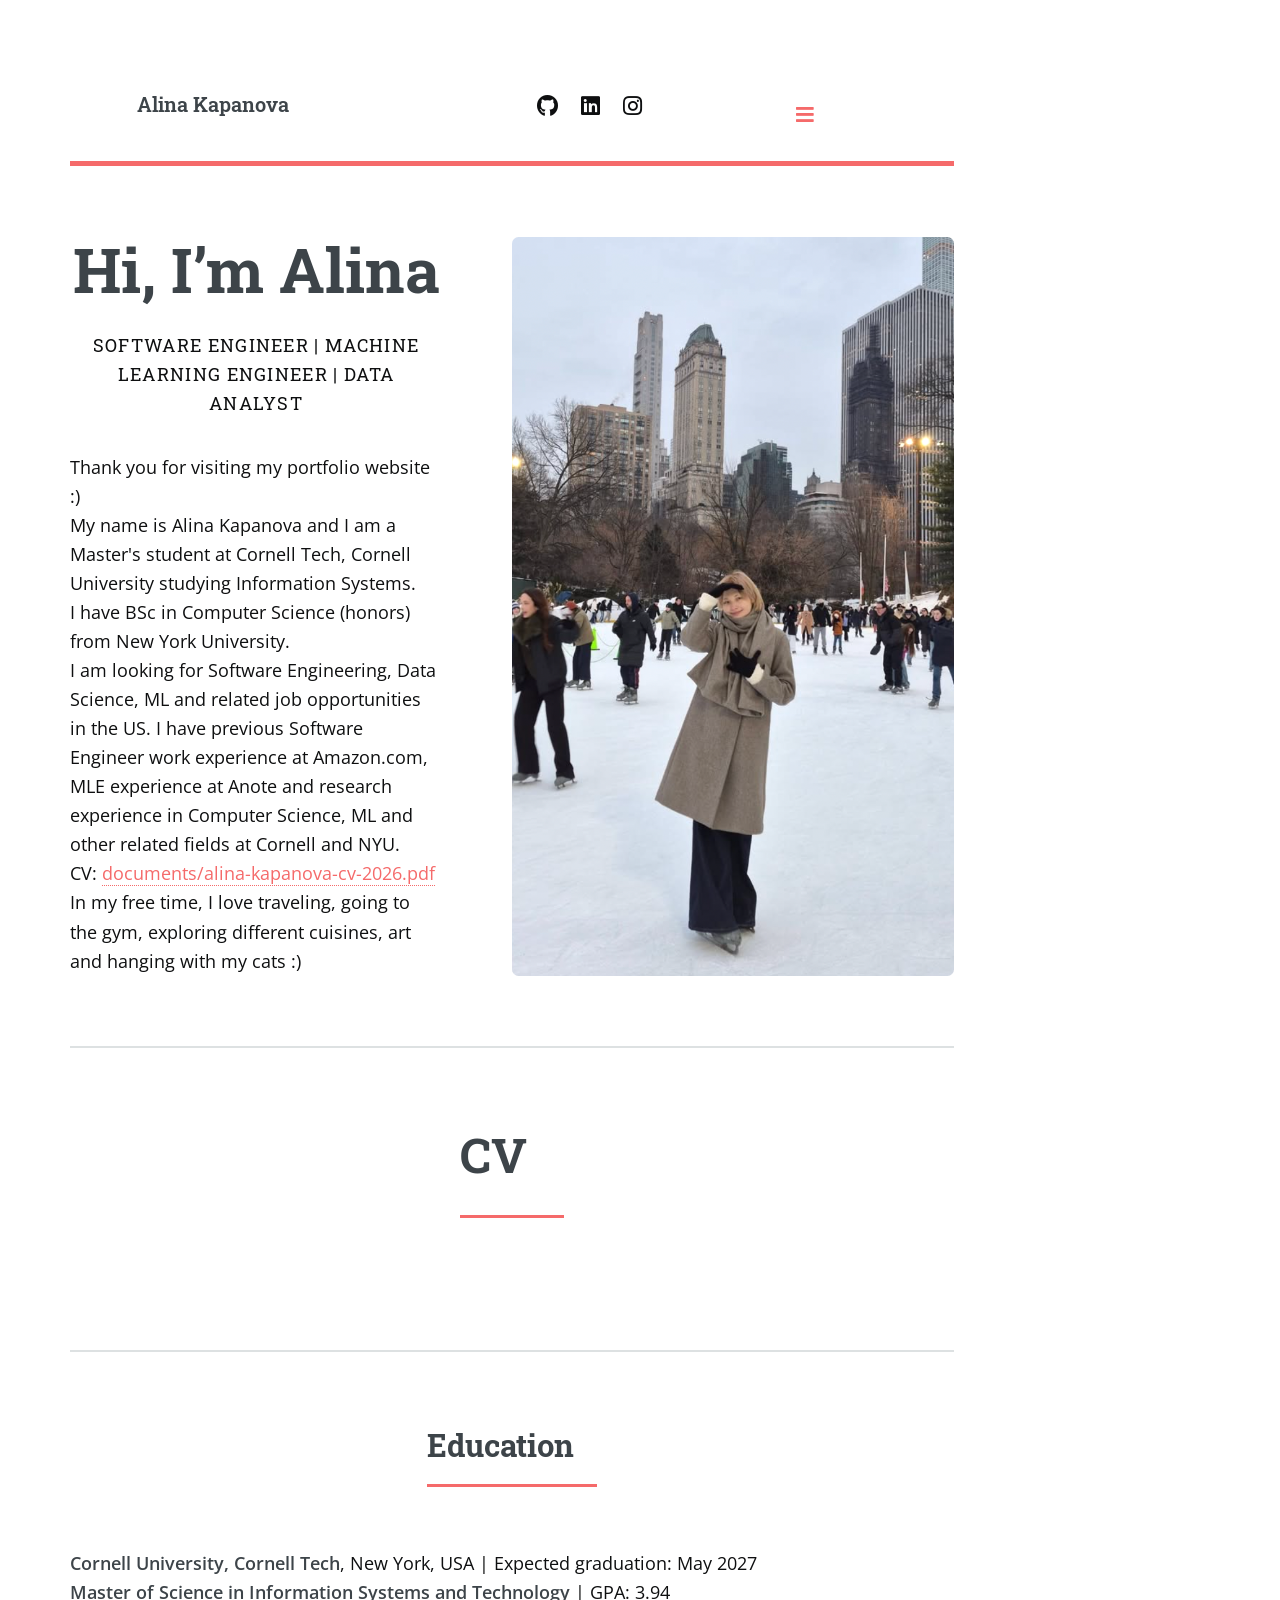
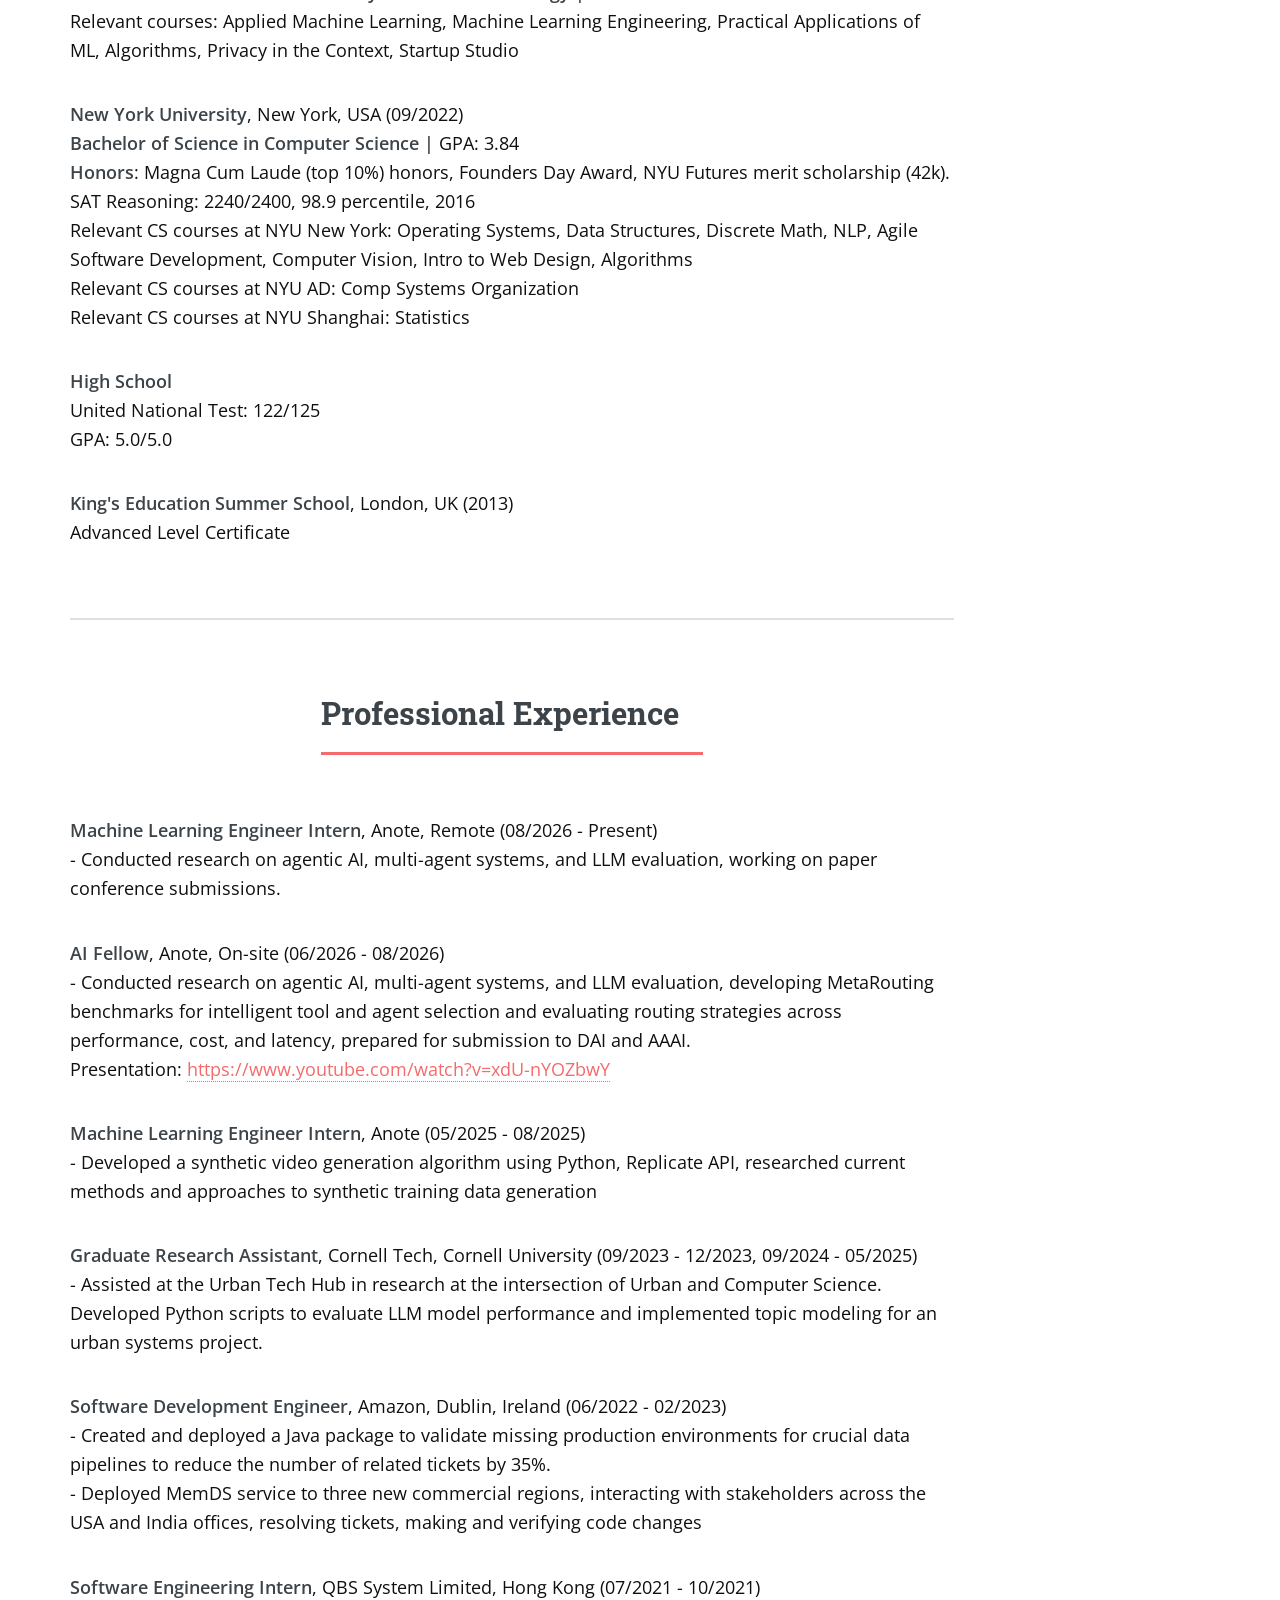
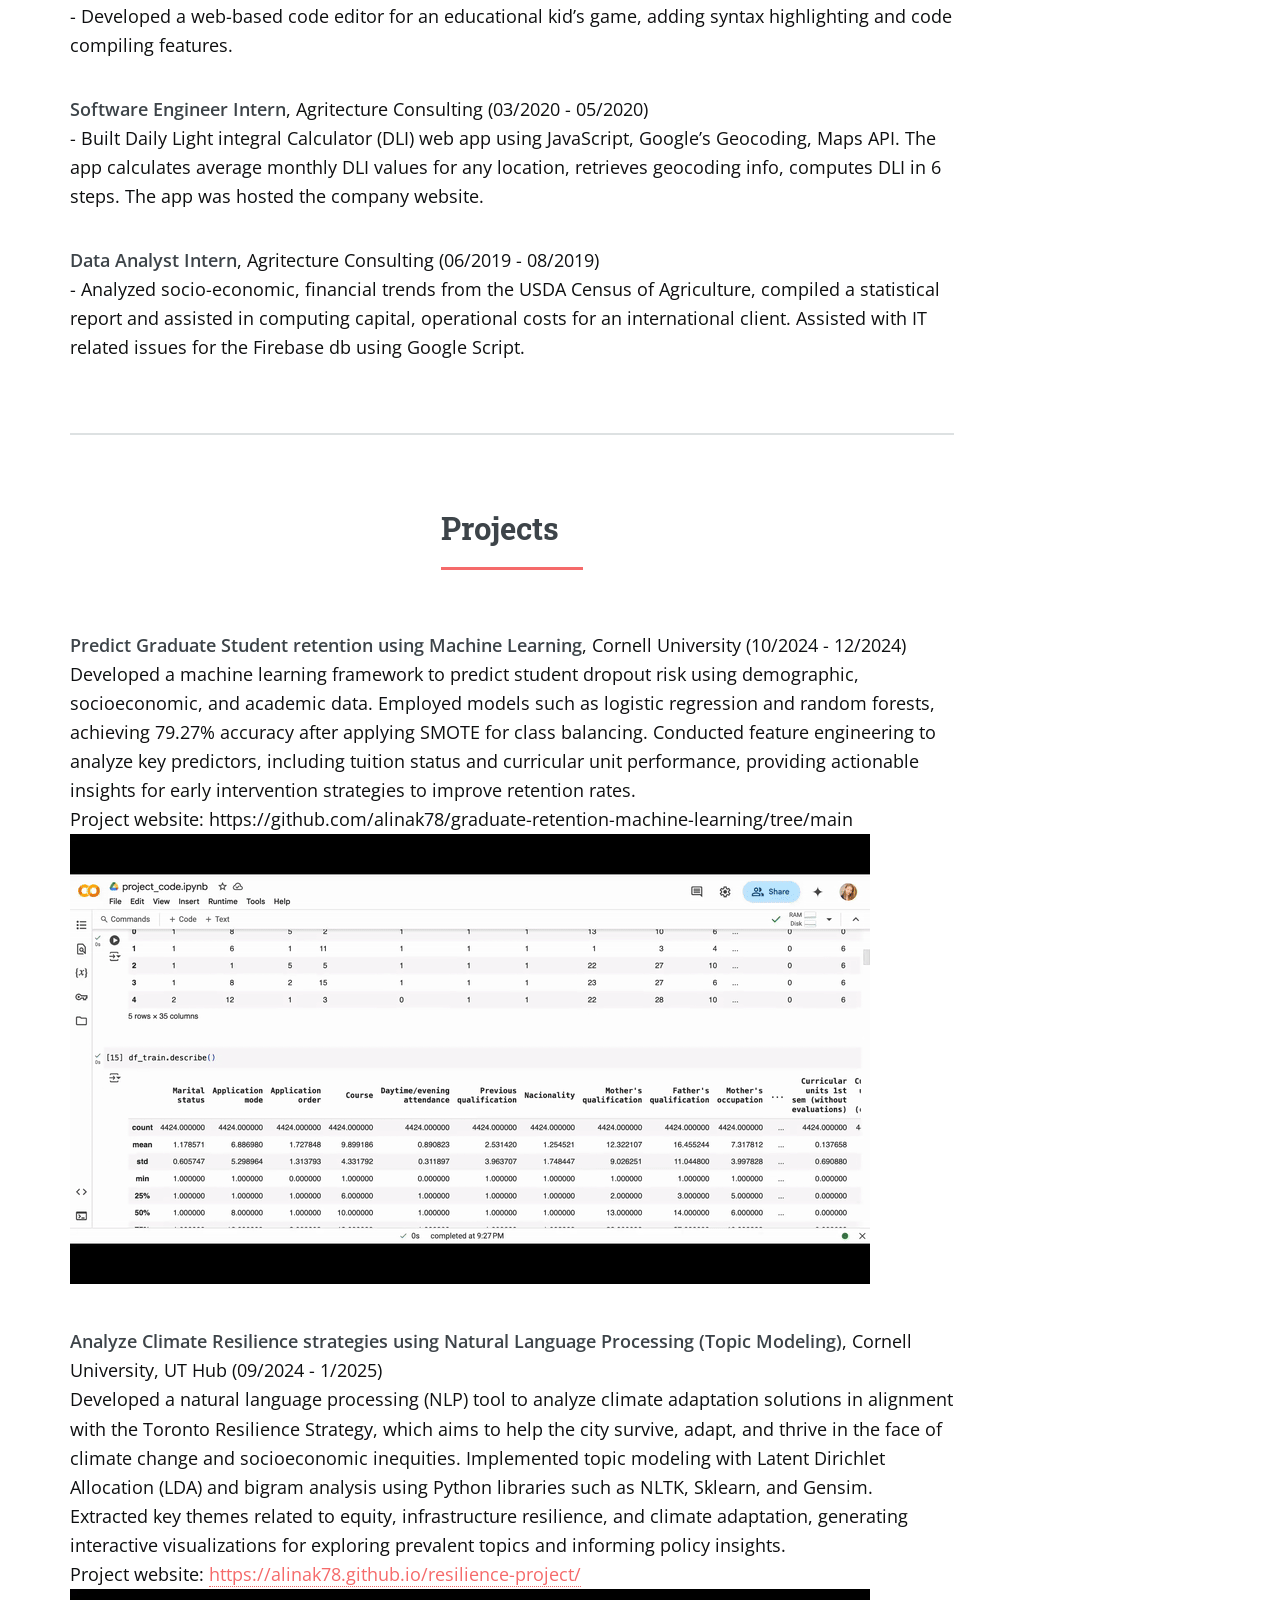
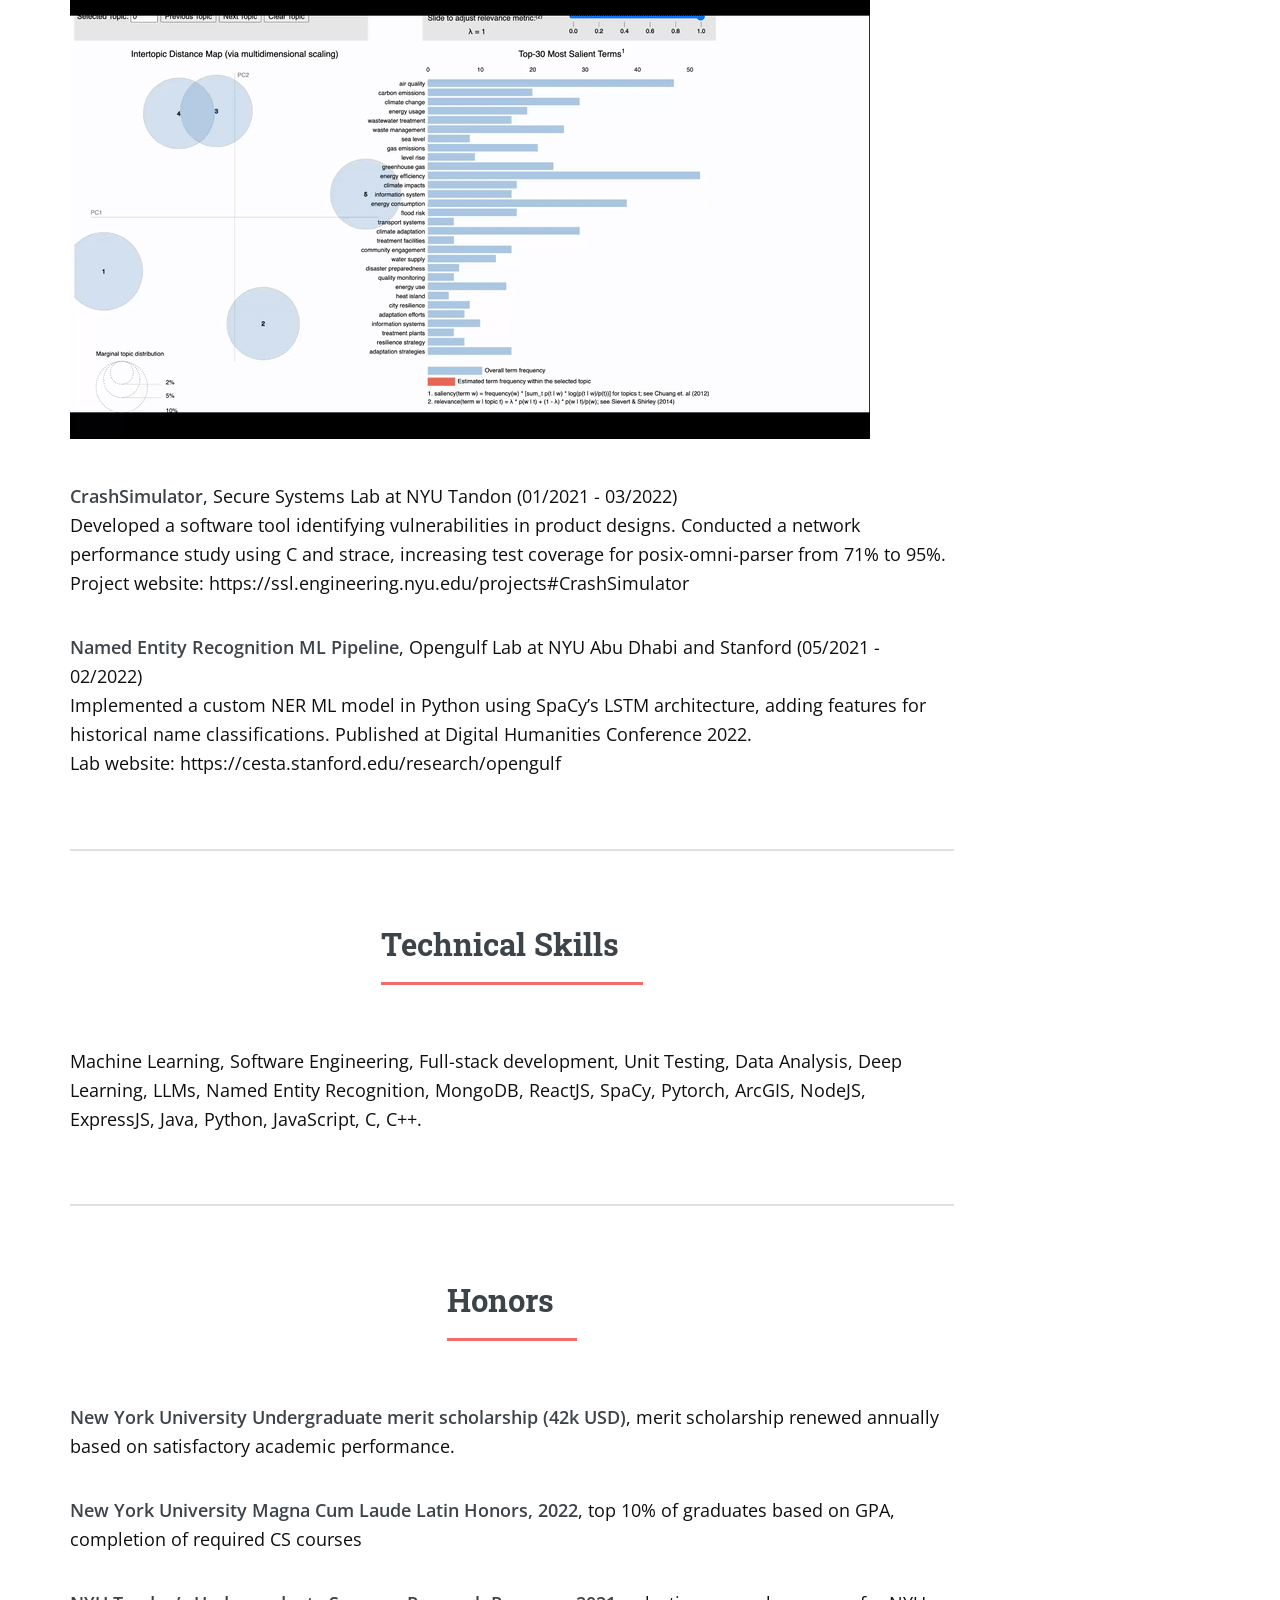
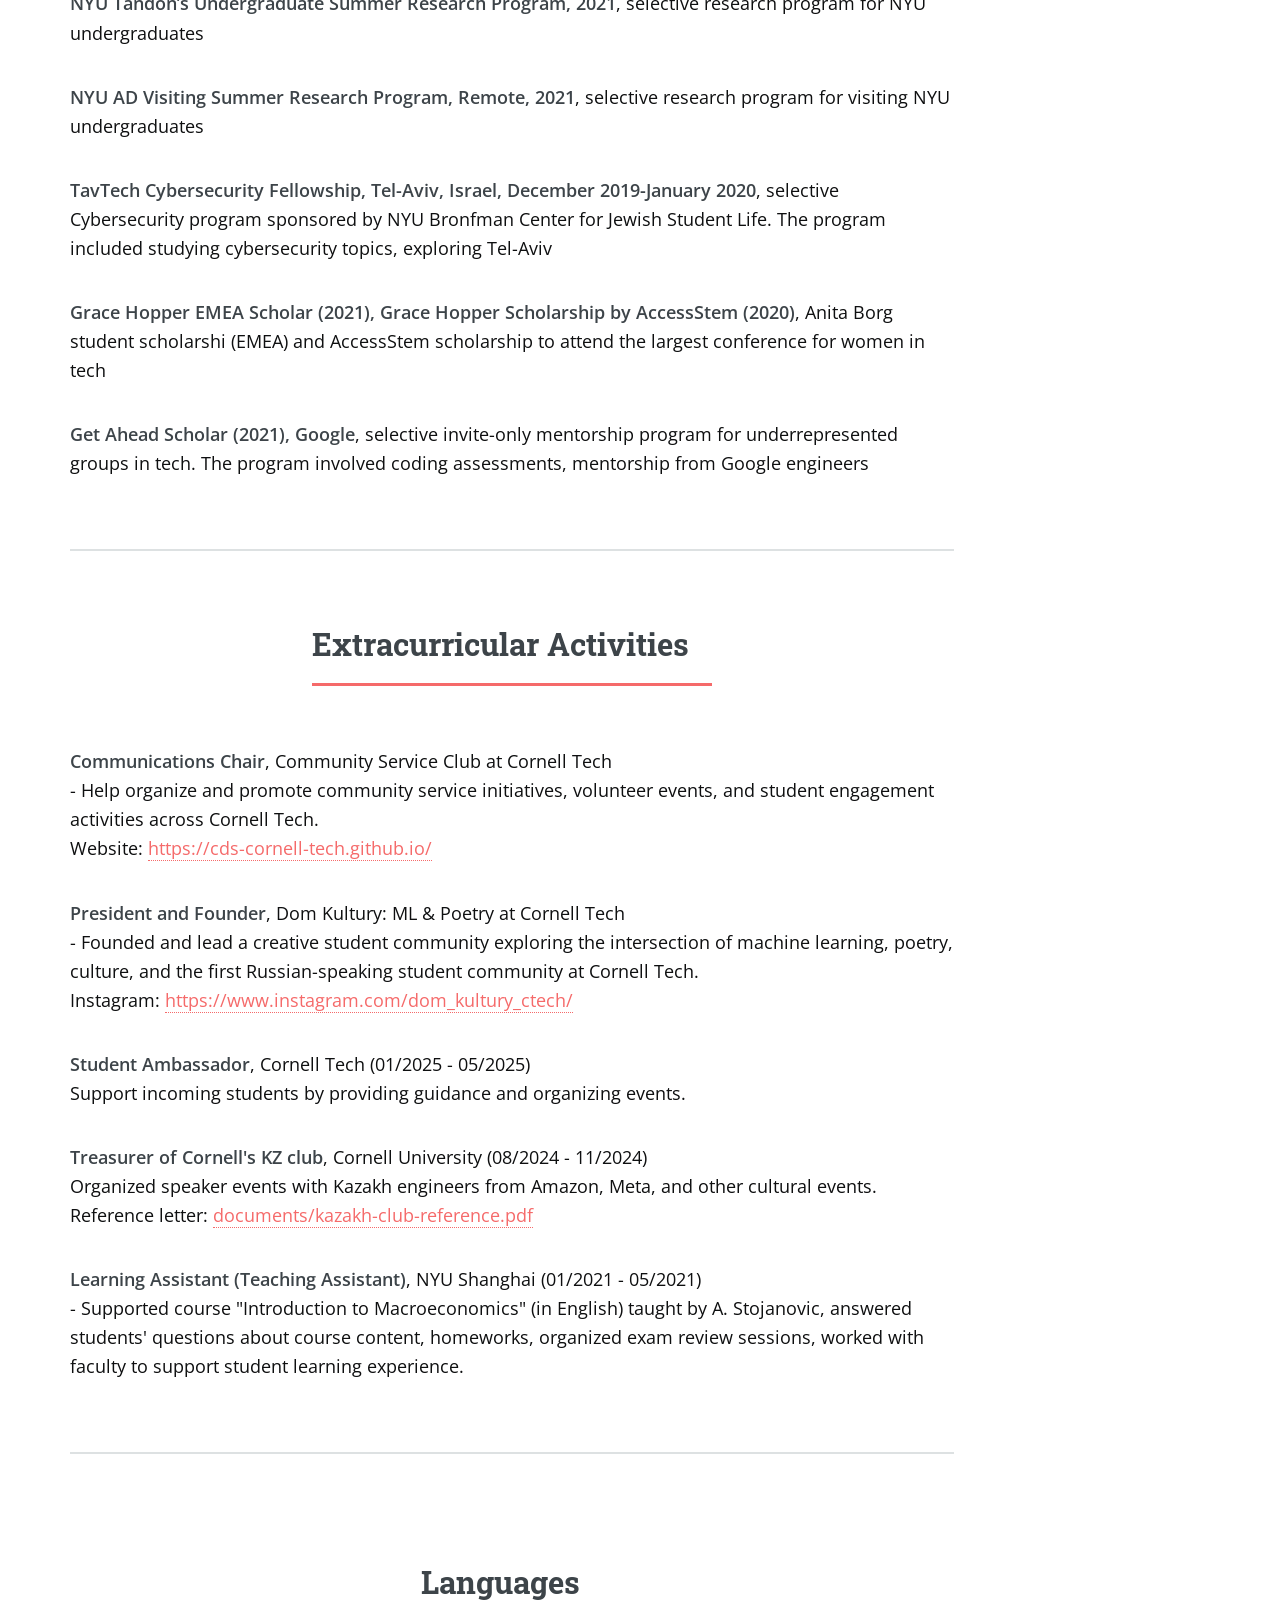
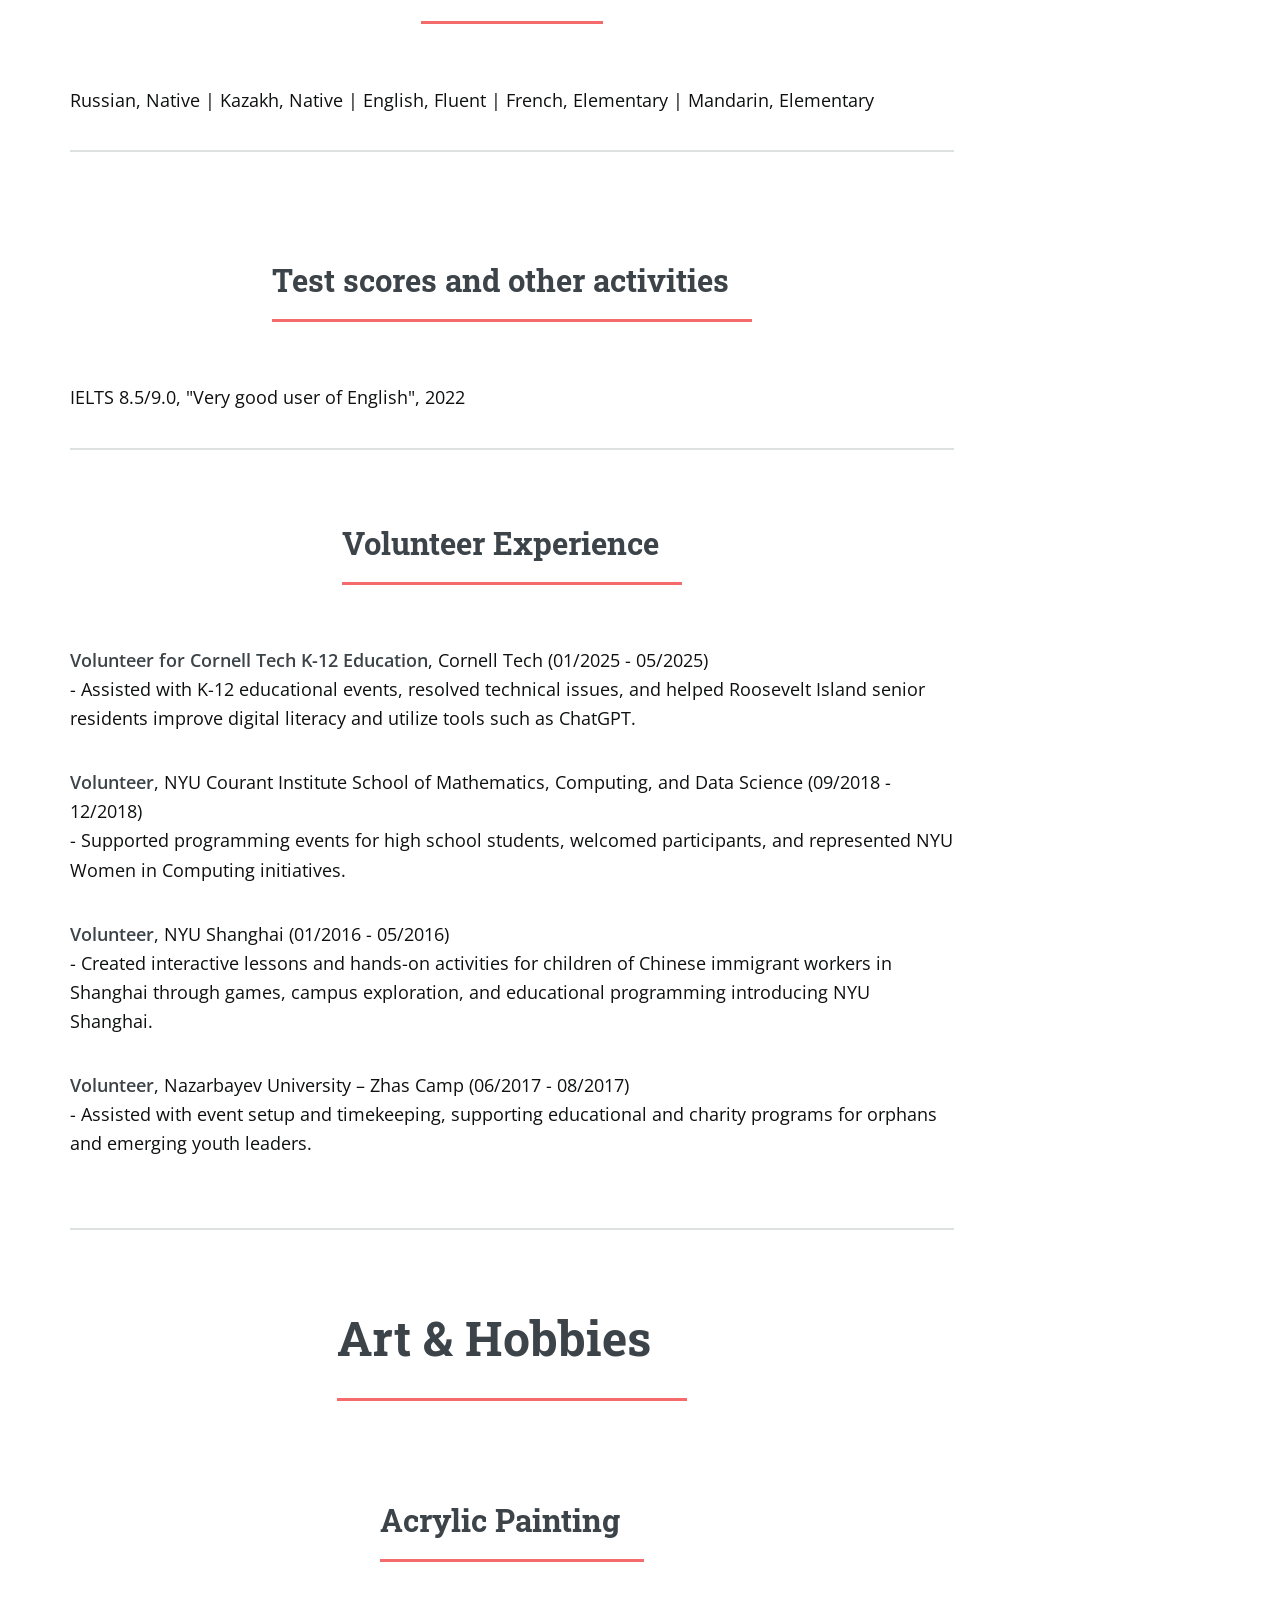
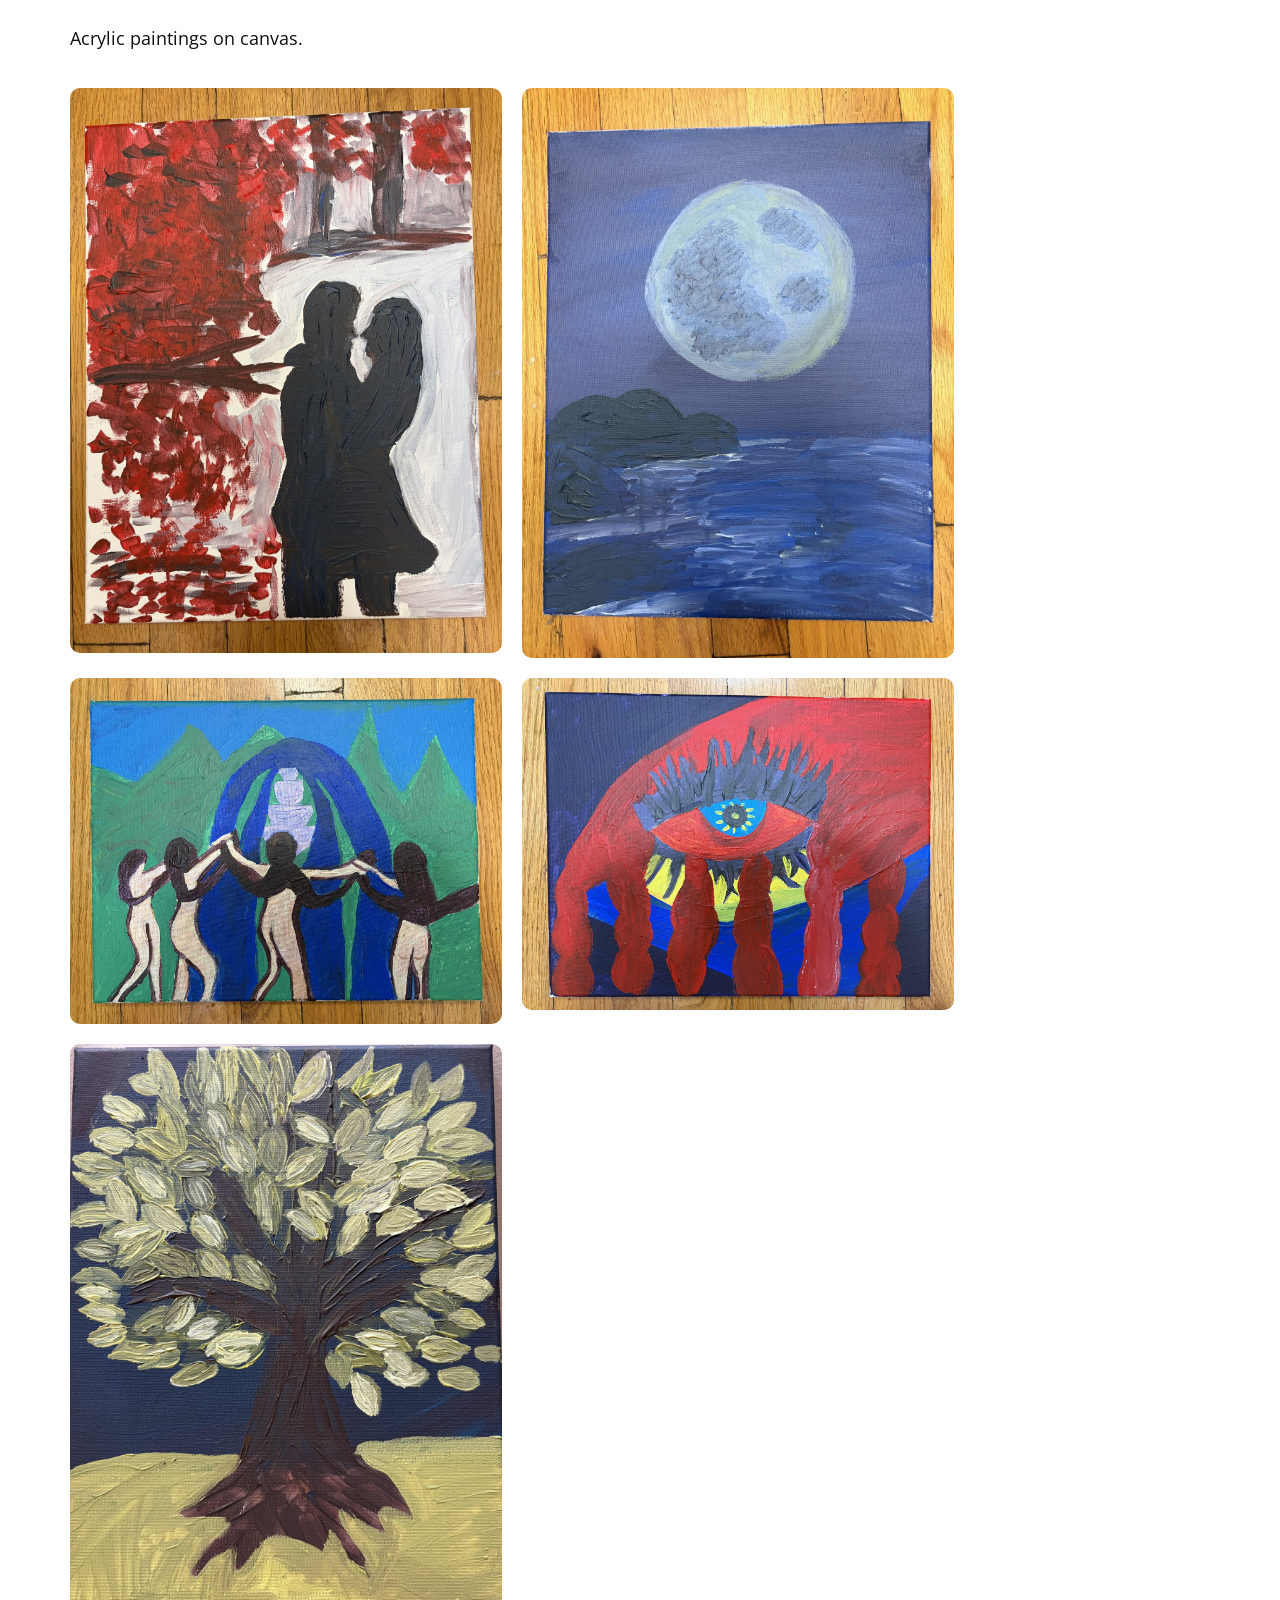
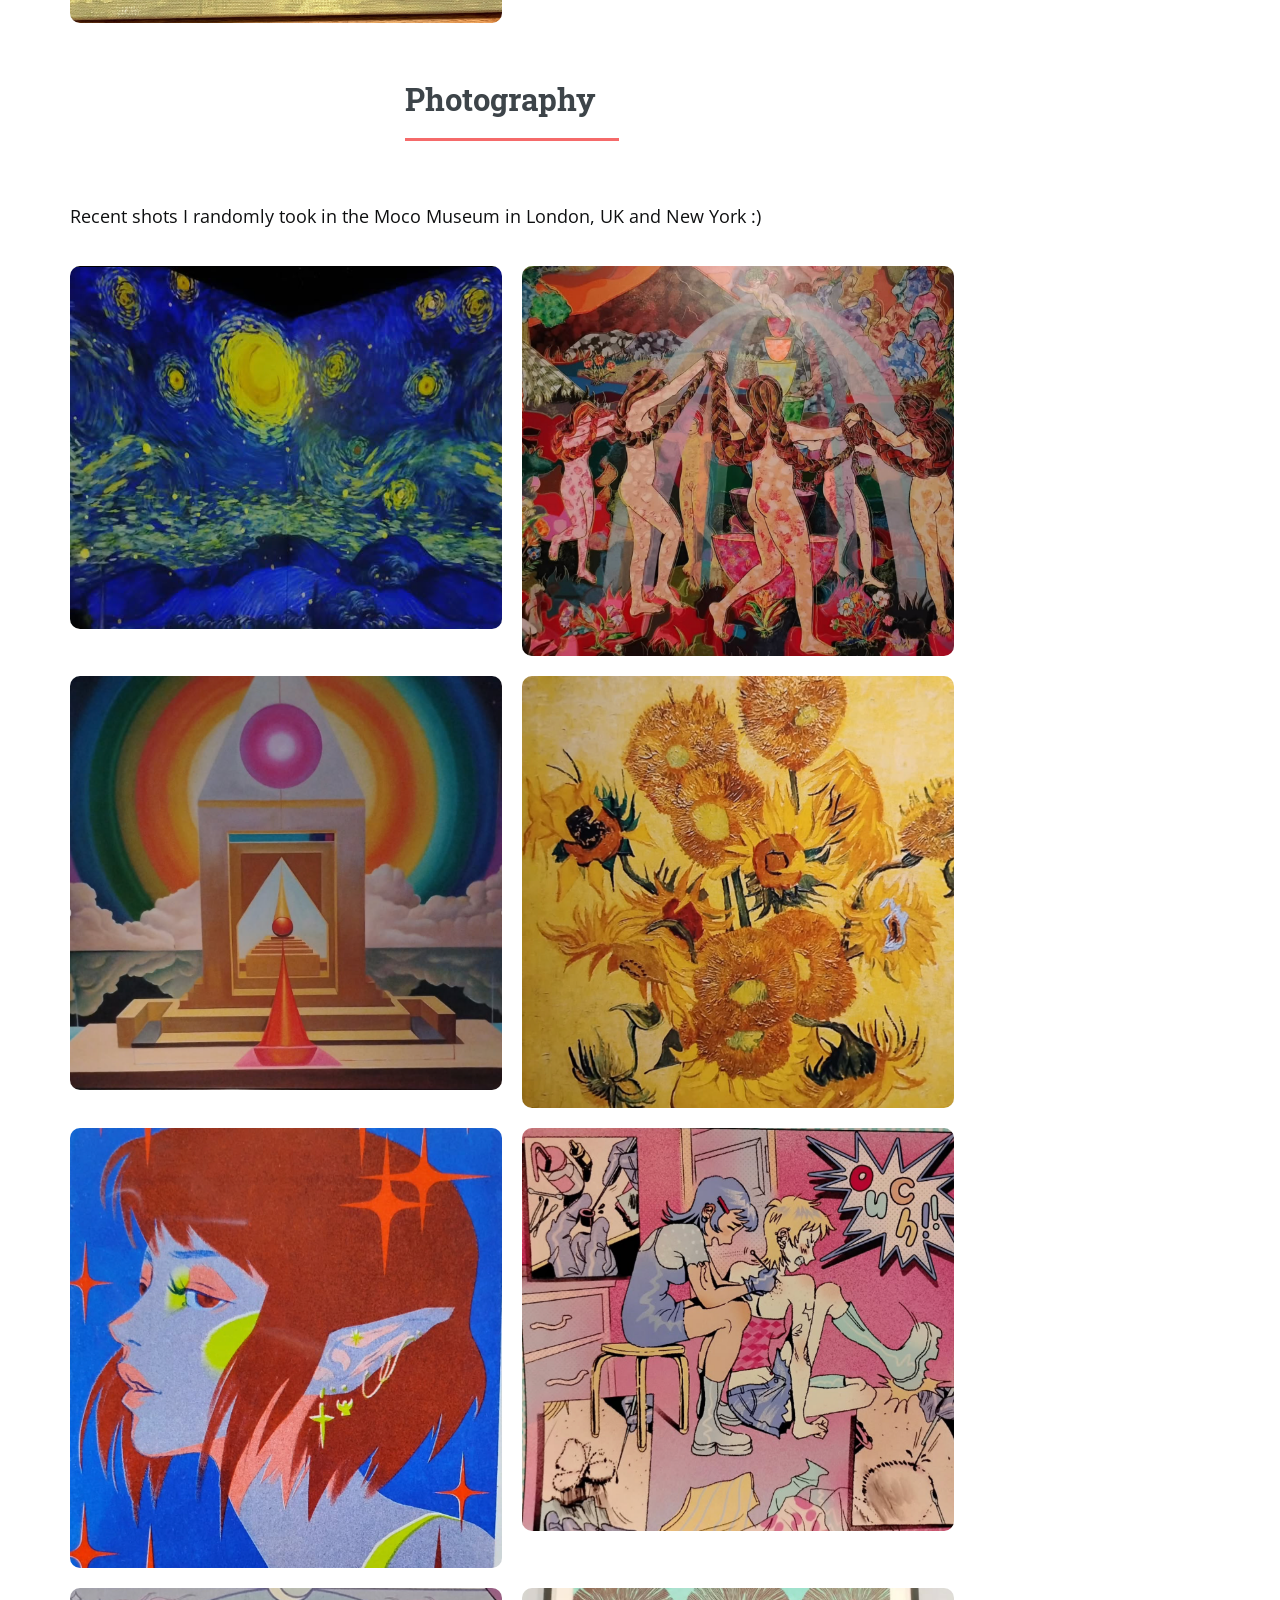
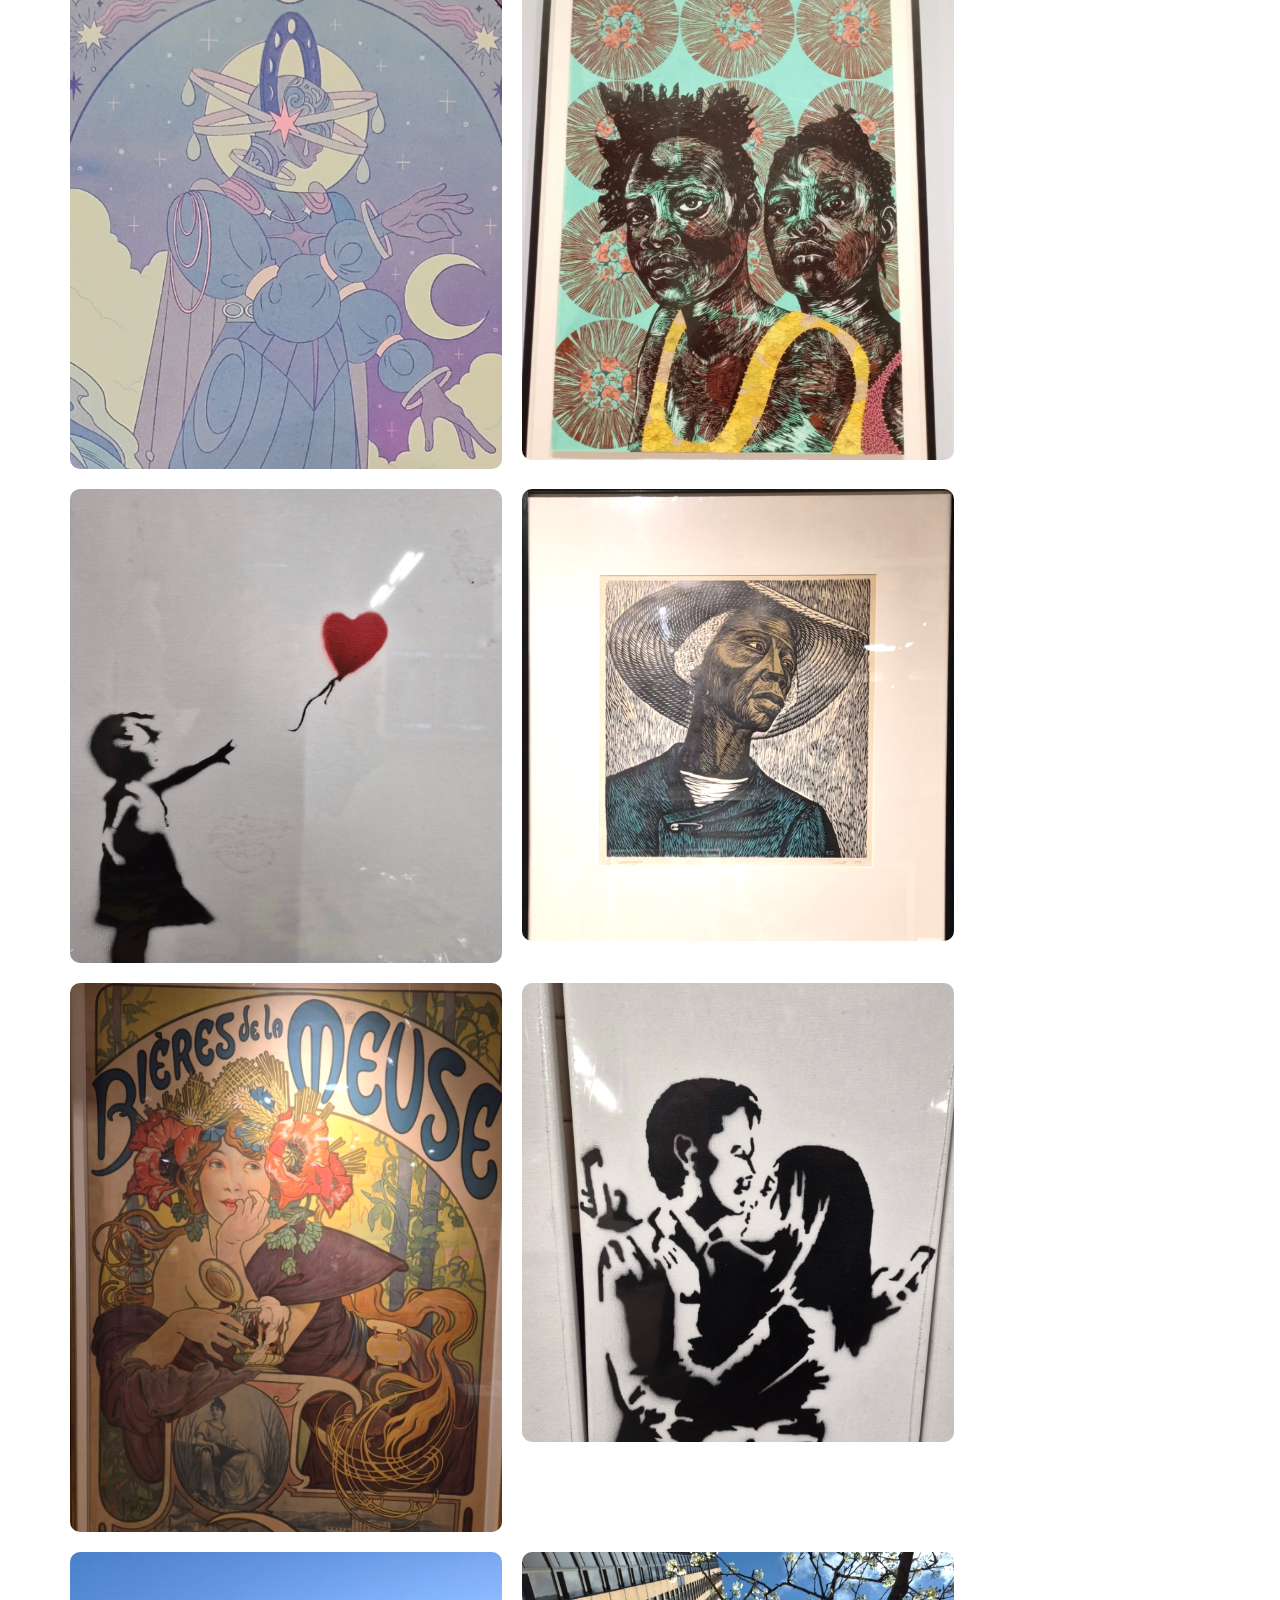
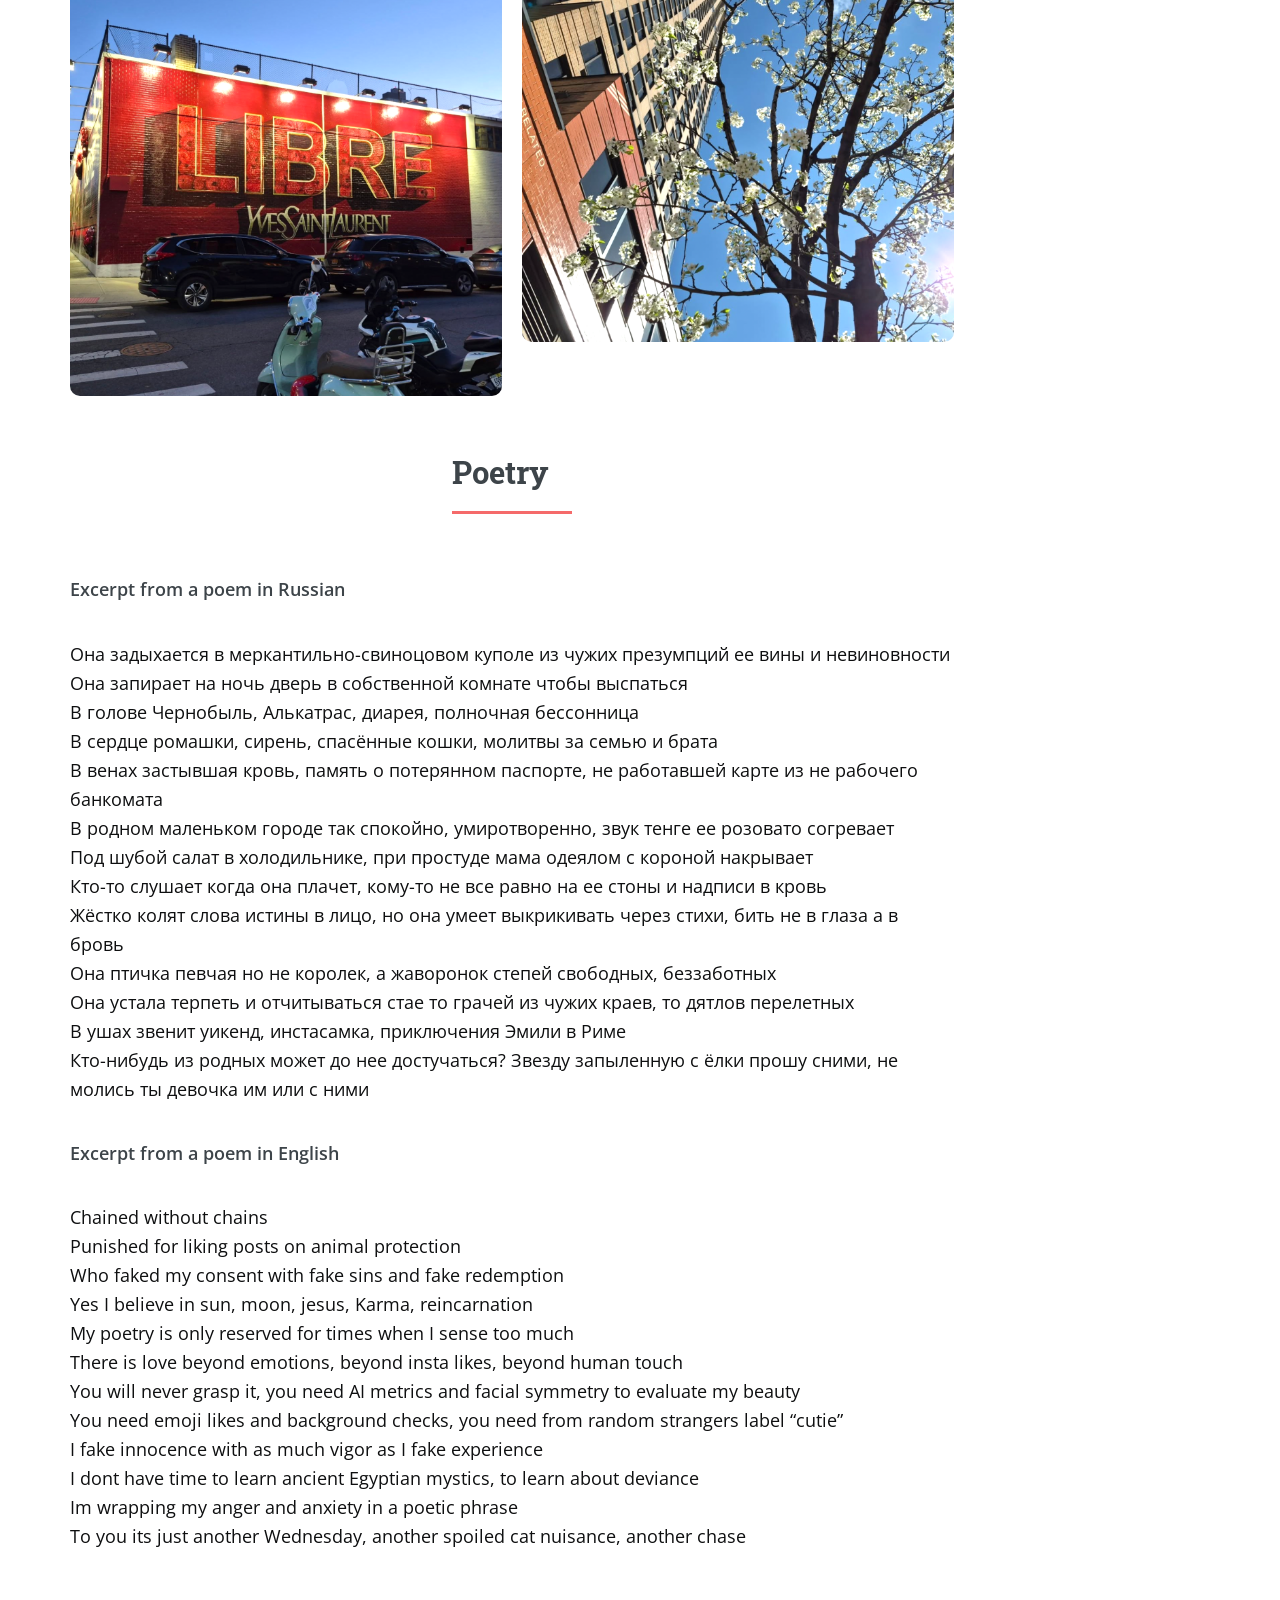
==== commit beced948: "Update LinkedIn profile link" ====
--- a/index.html
+++ b/index.html
@@ -100,7 +100,7 @@
 									<a href="index.html" class="logo"><strong>Alina Kapanova</strong></a>
 									<ul class="icons">
 										<li><a href="https://github.com/alinak78" class="icon brands fa-github"><span class="label">GitHub</span></a></li>
-										<li><a href="https://https://www.linkedin.com/in/alina-kapan/" class="icon brands fa-linkedin"><span class="label">LinkedIn</span></a></li>
+										<li><a href="https://www.linkedin.com/in/a-kapan/" class="icon brands fa-linkedin"><span class="label">LinkedIn</span></a></li>
 									<li><a href="https://www.instagram.com/destiny67a/" class="icon brands fa-instagram"><span class="label">Instagram</span></a></li>
 									</ul>
 									<nav class="site-menu" aria-label="Primary navigation">
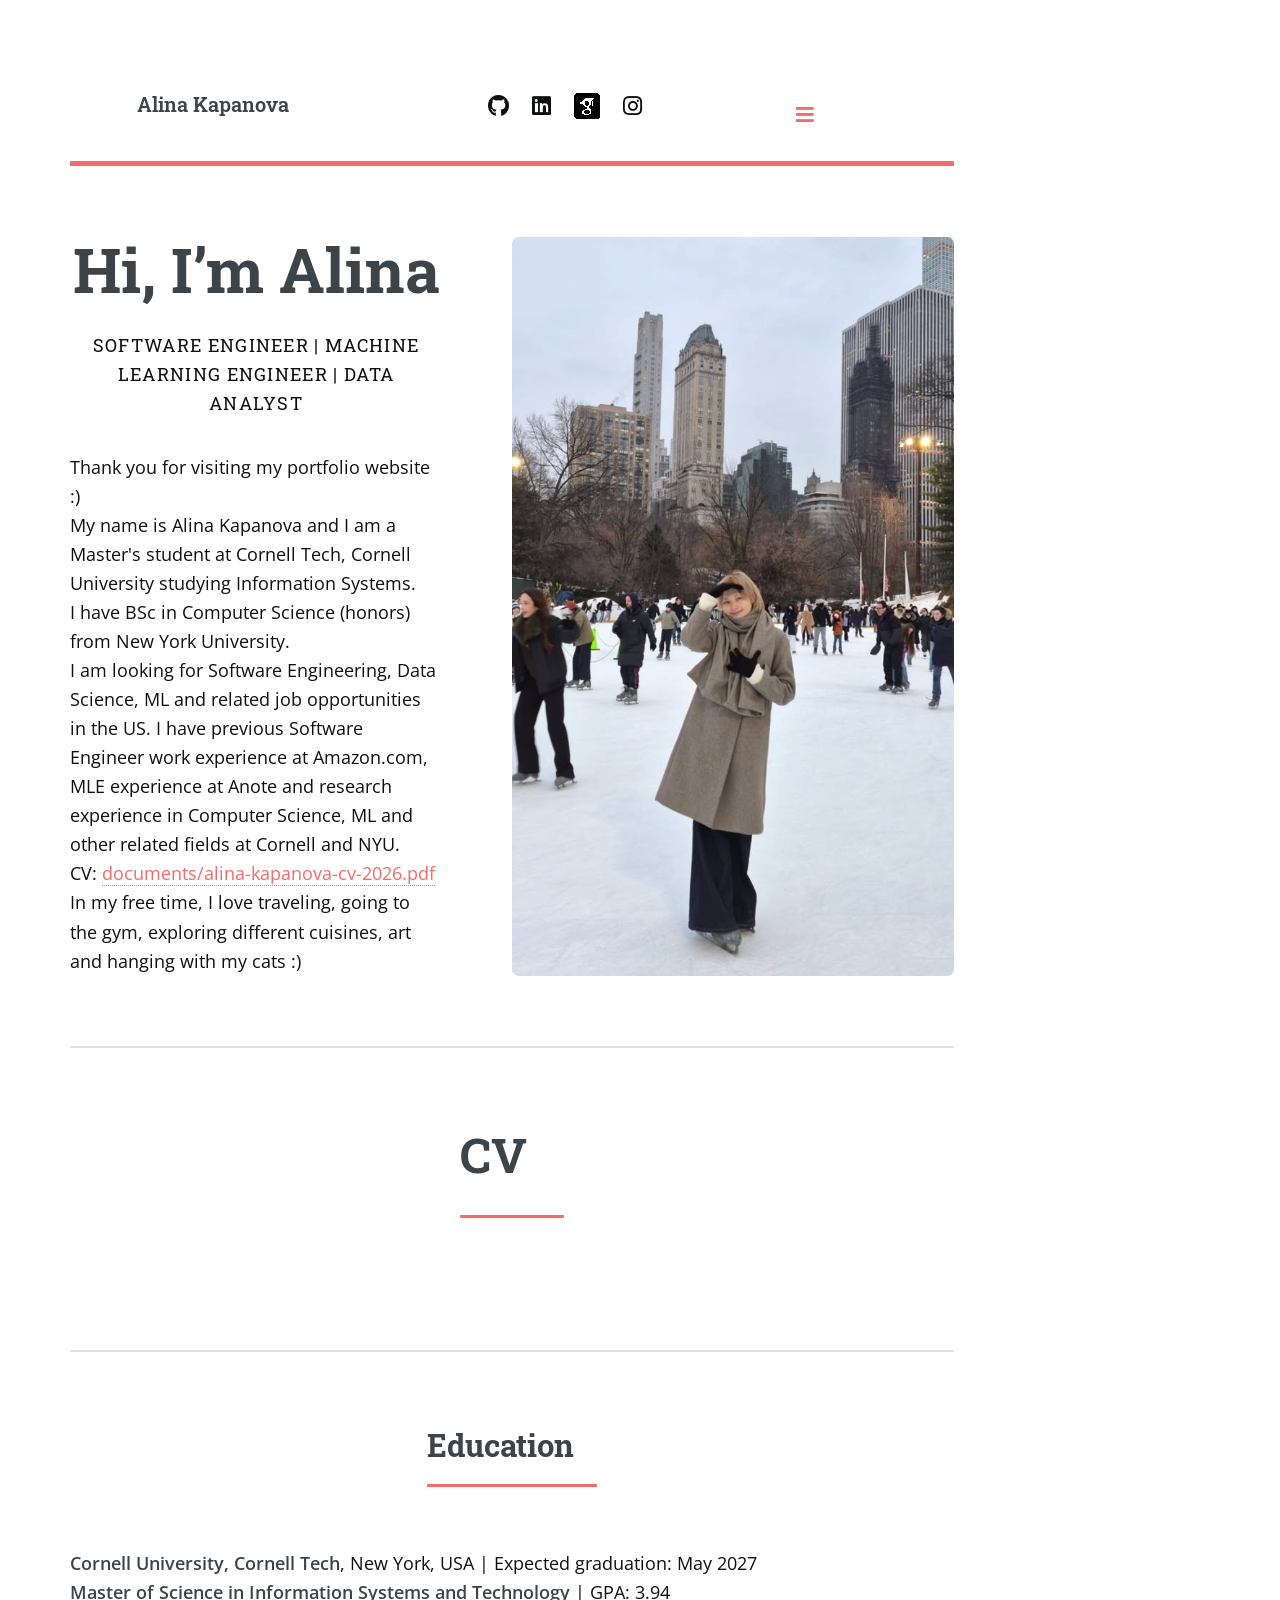
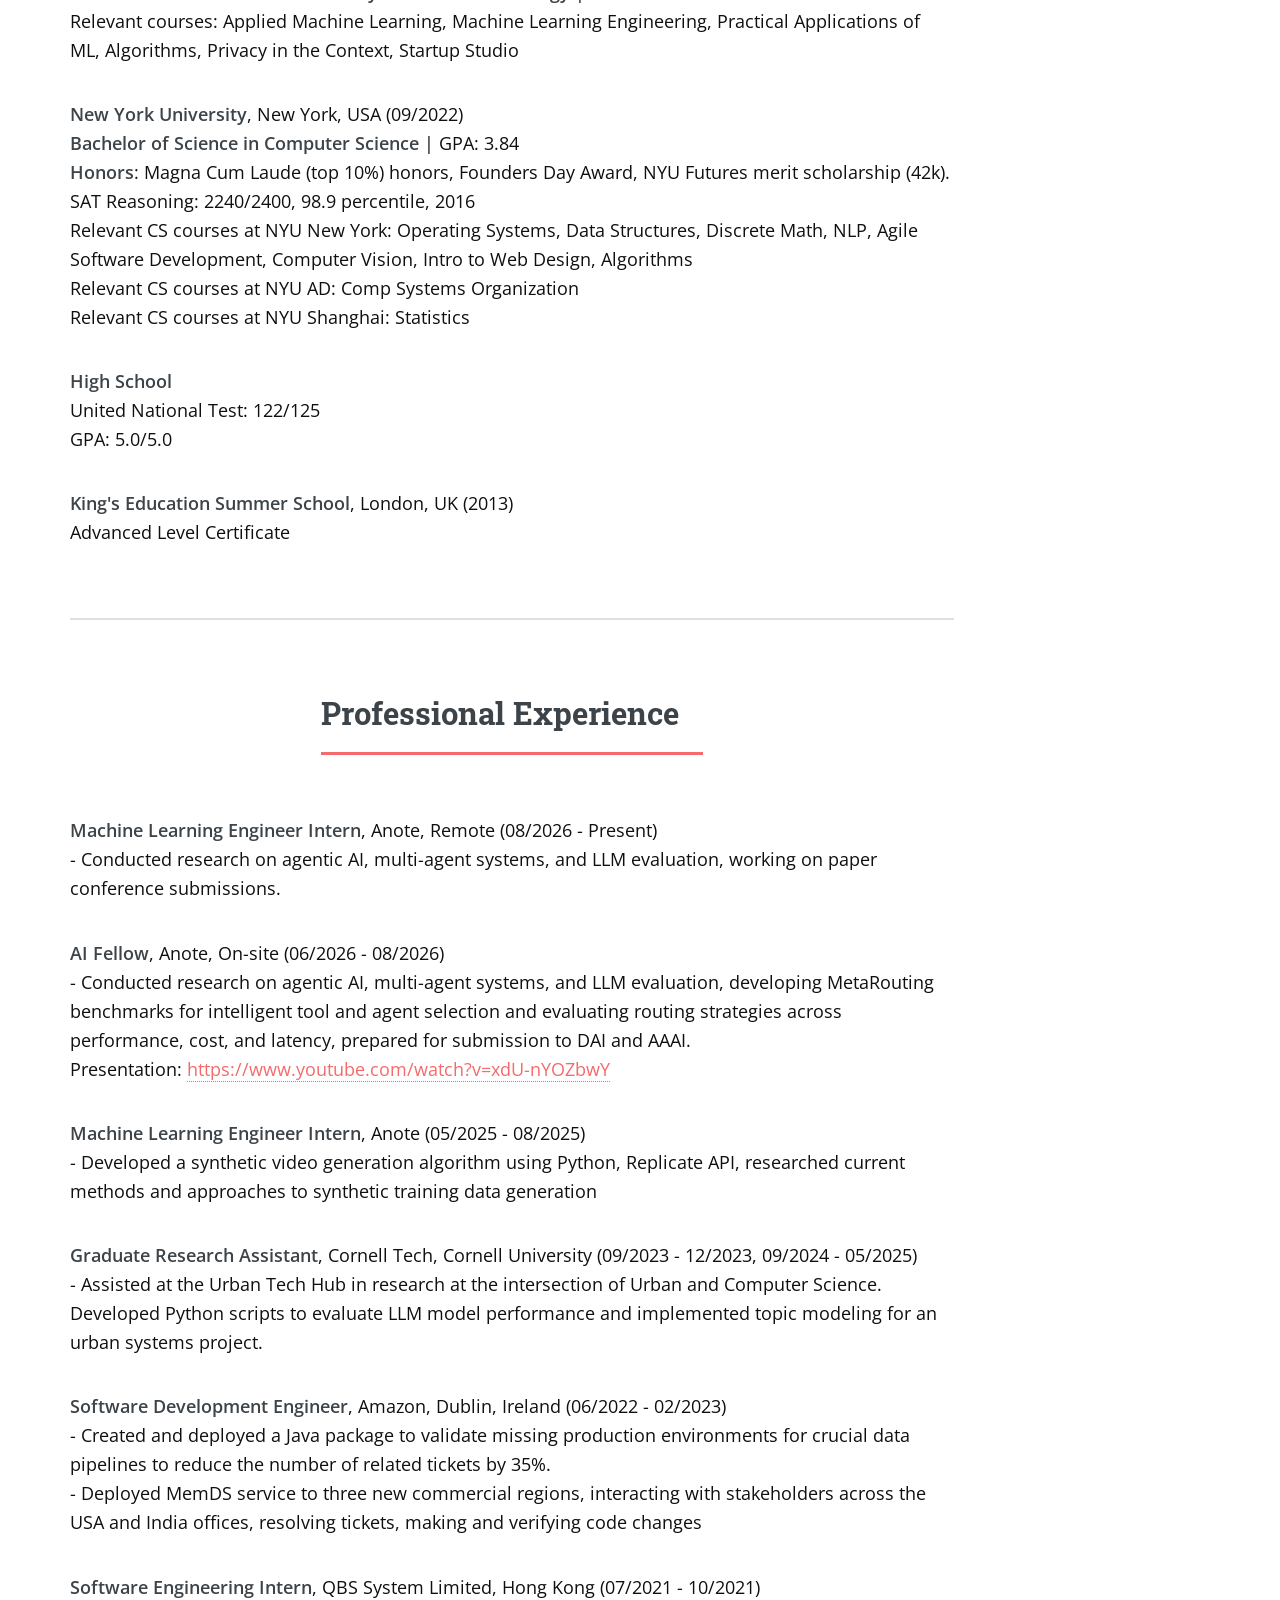
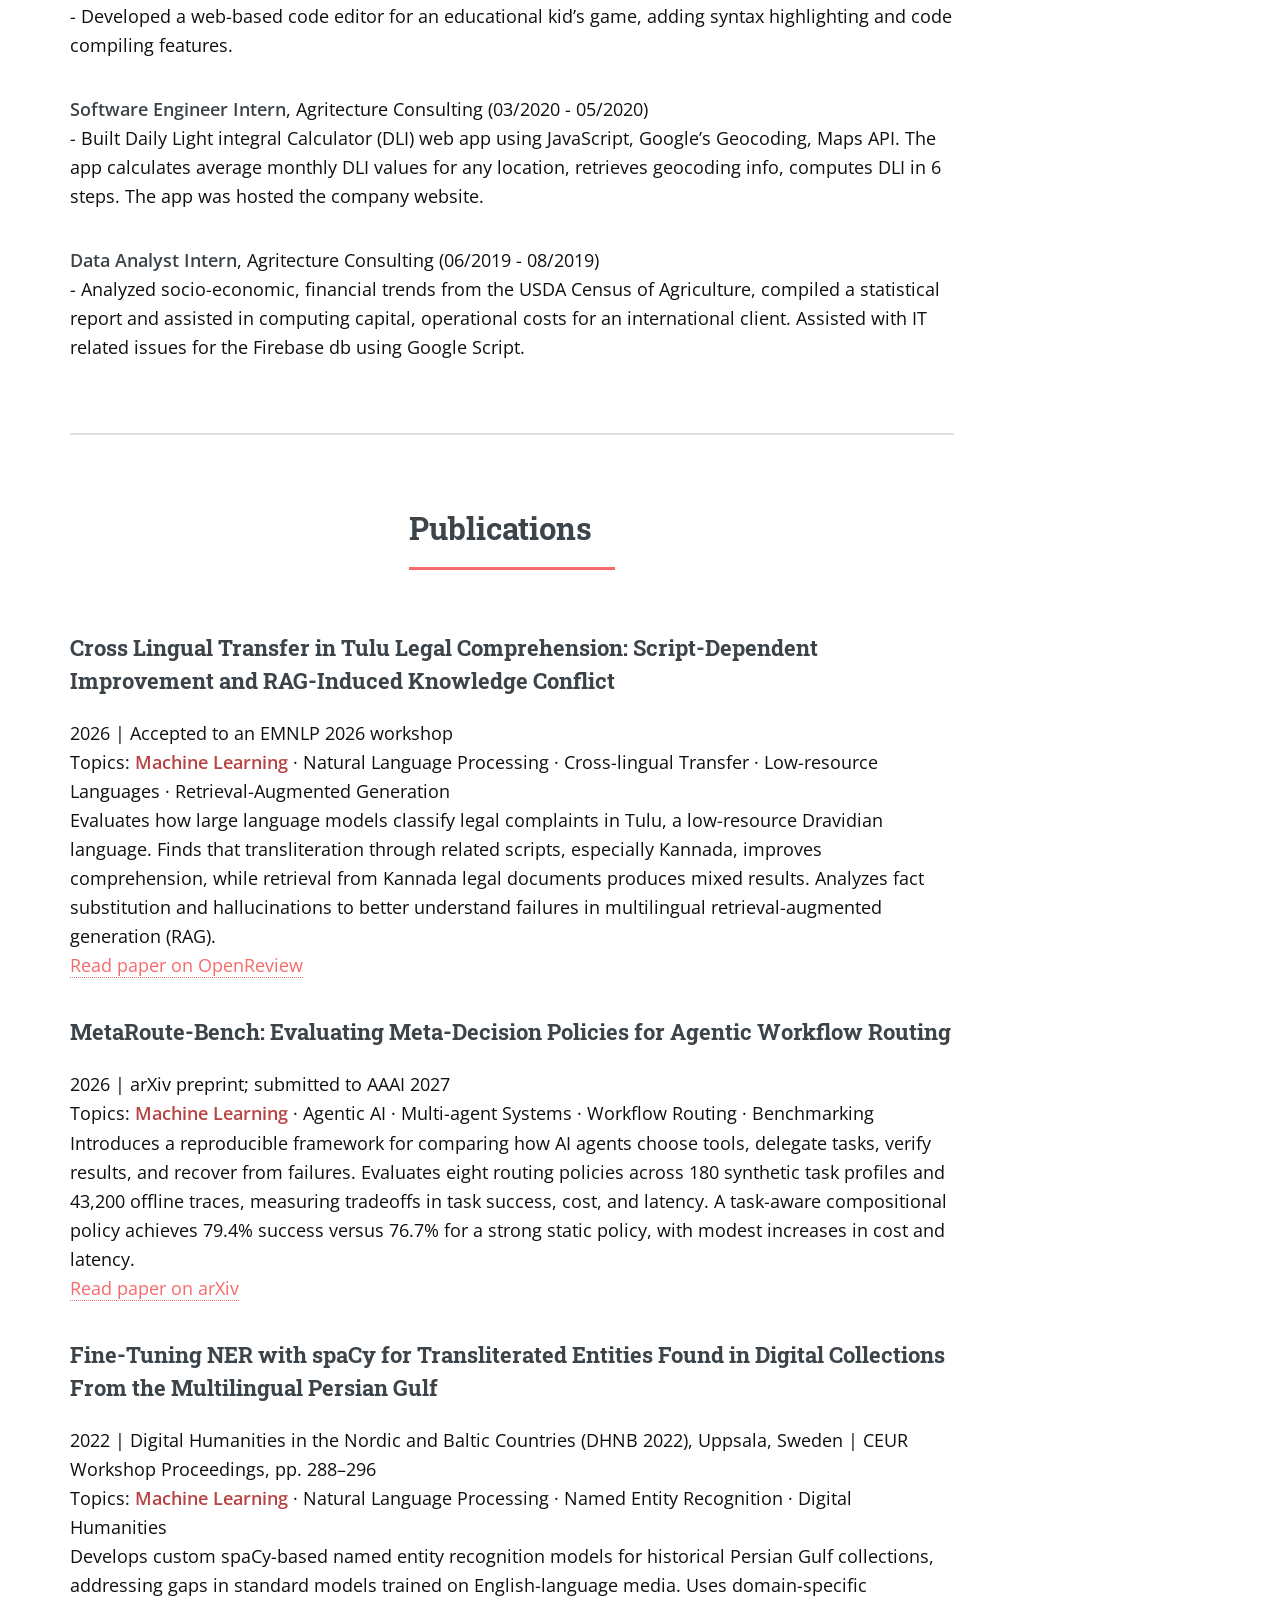
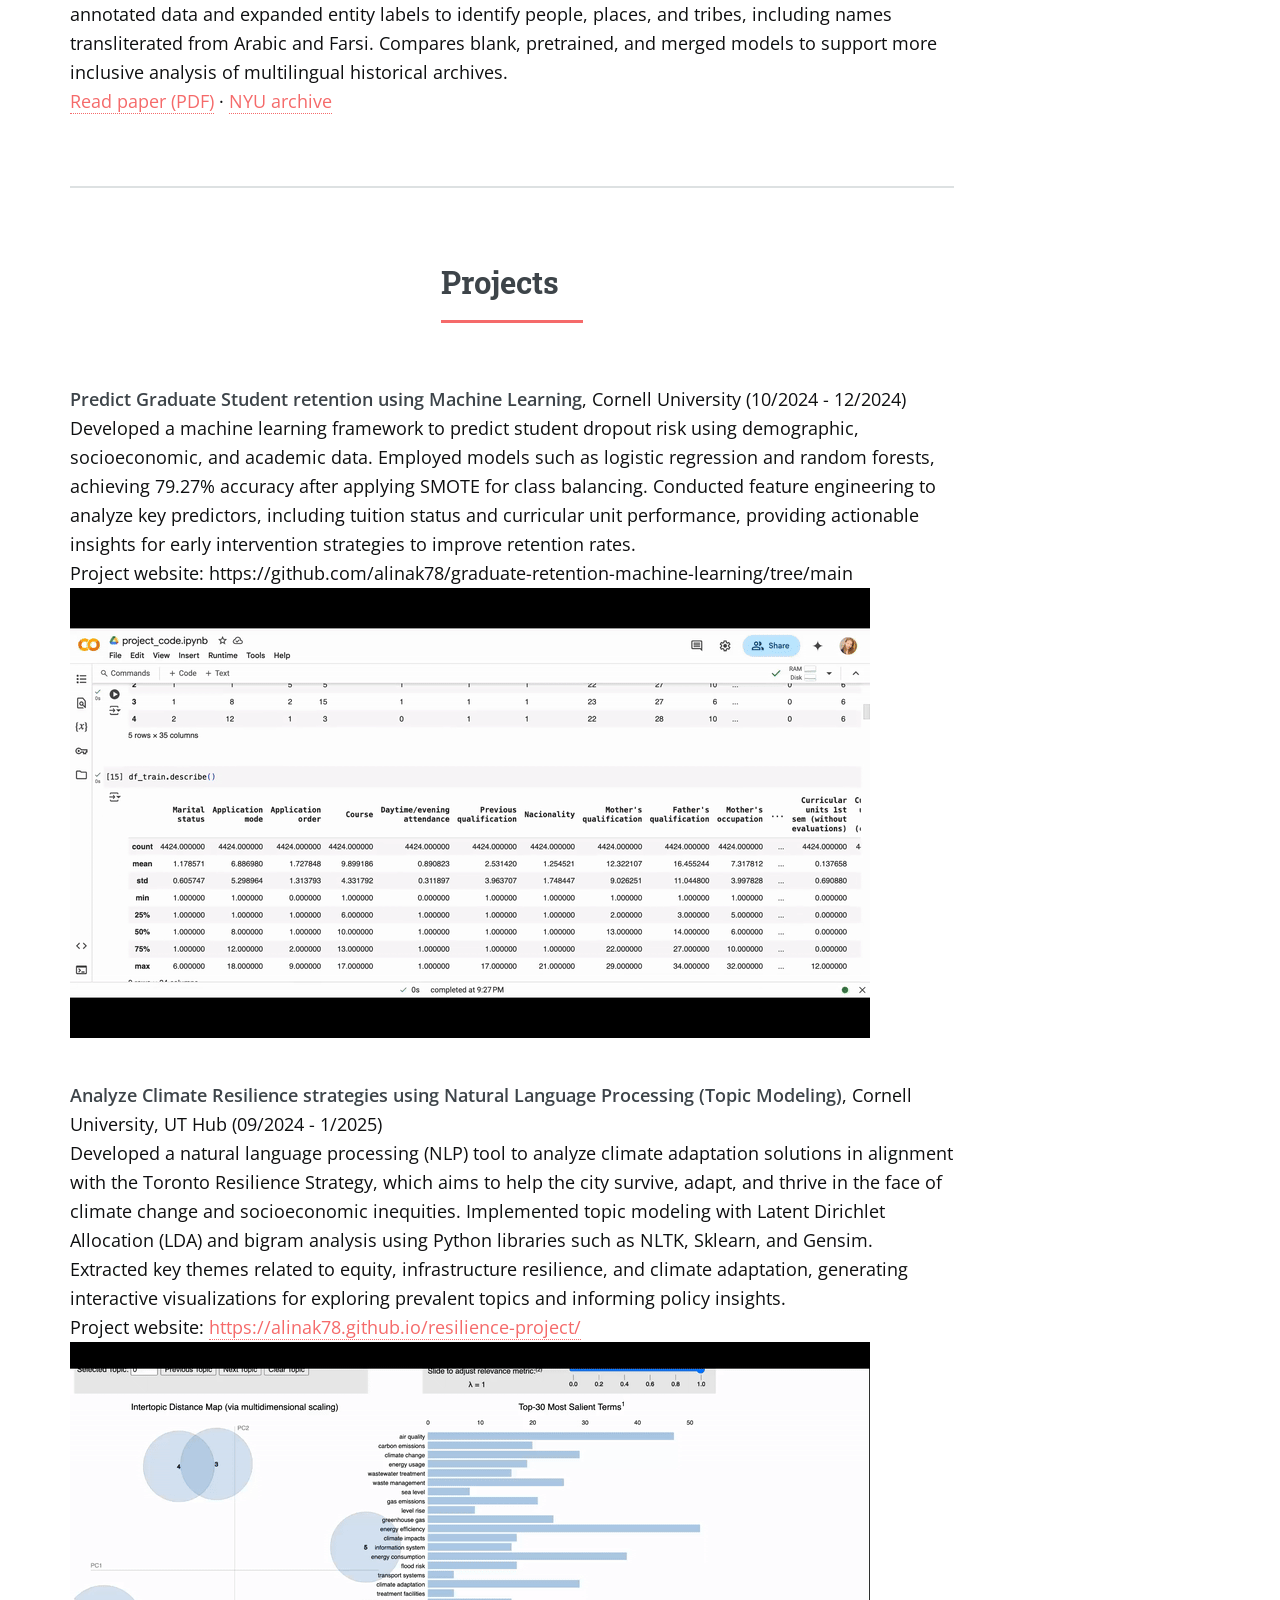
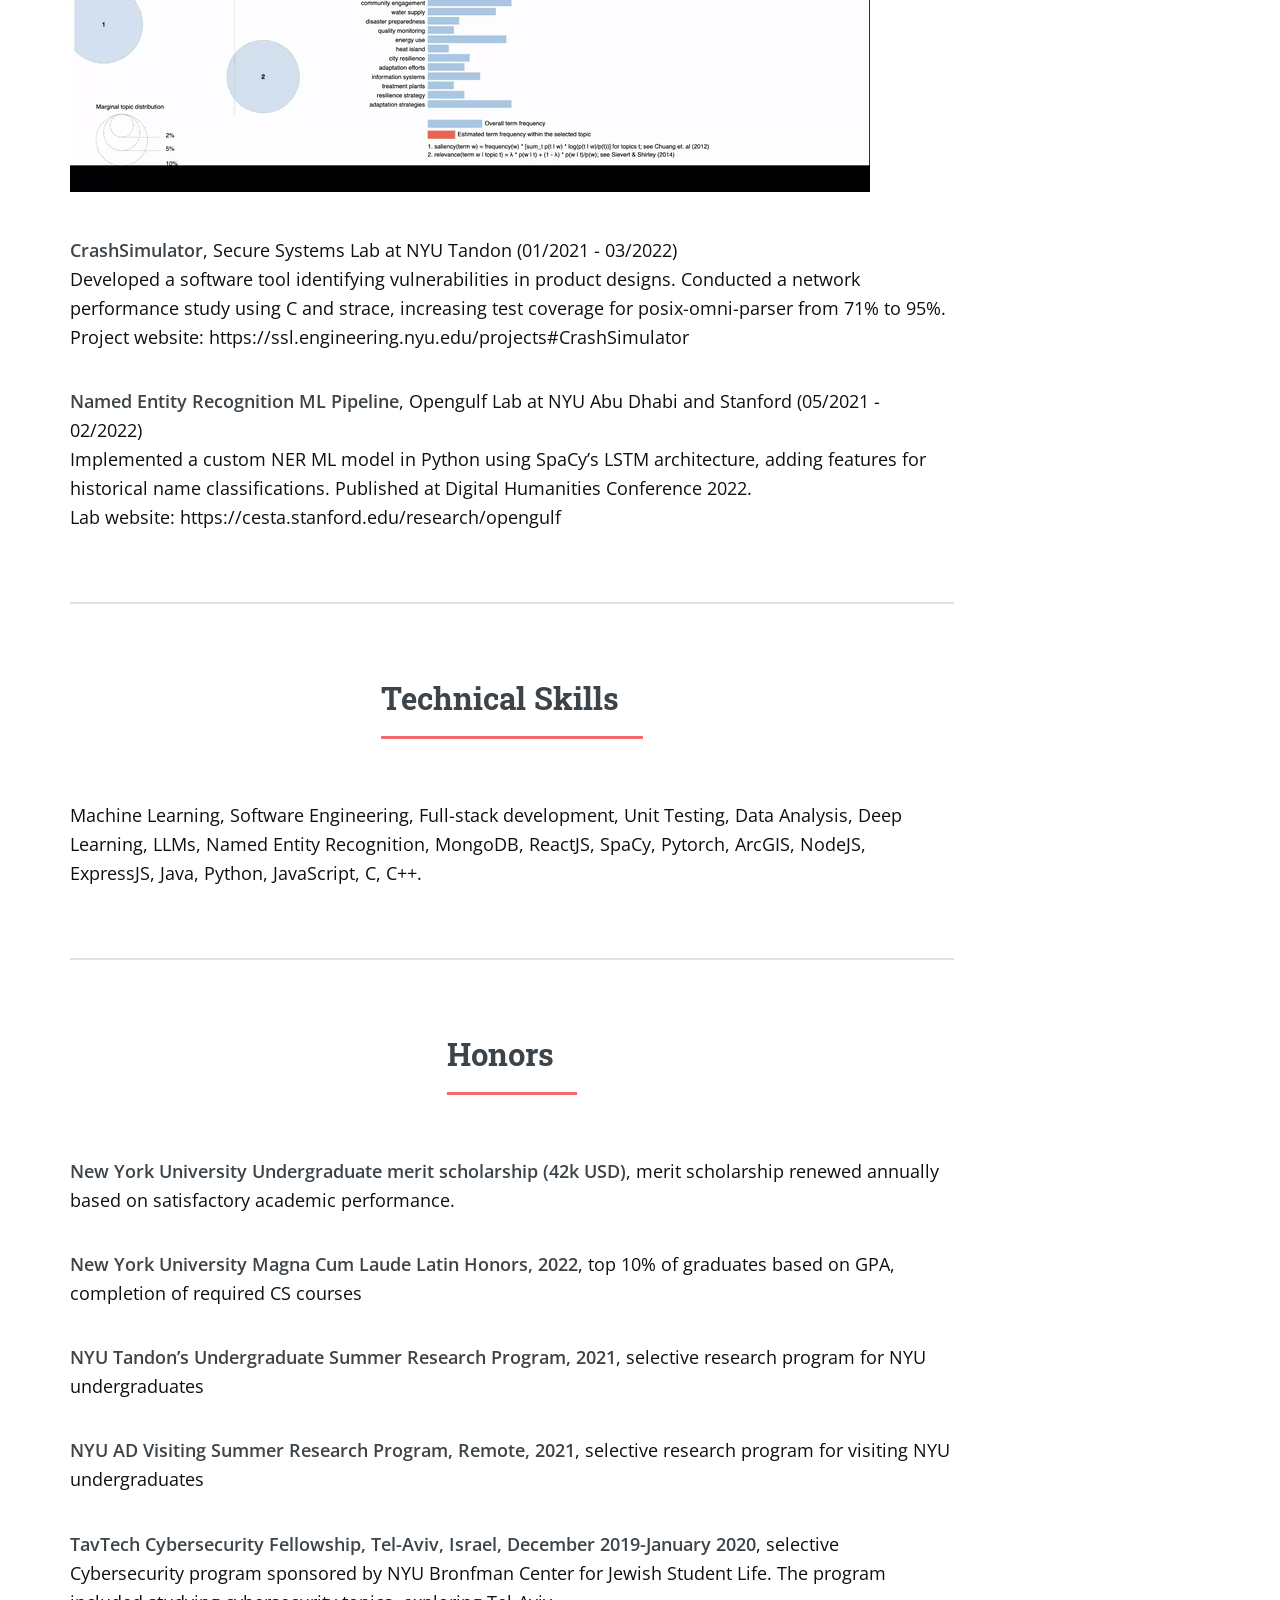
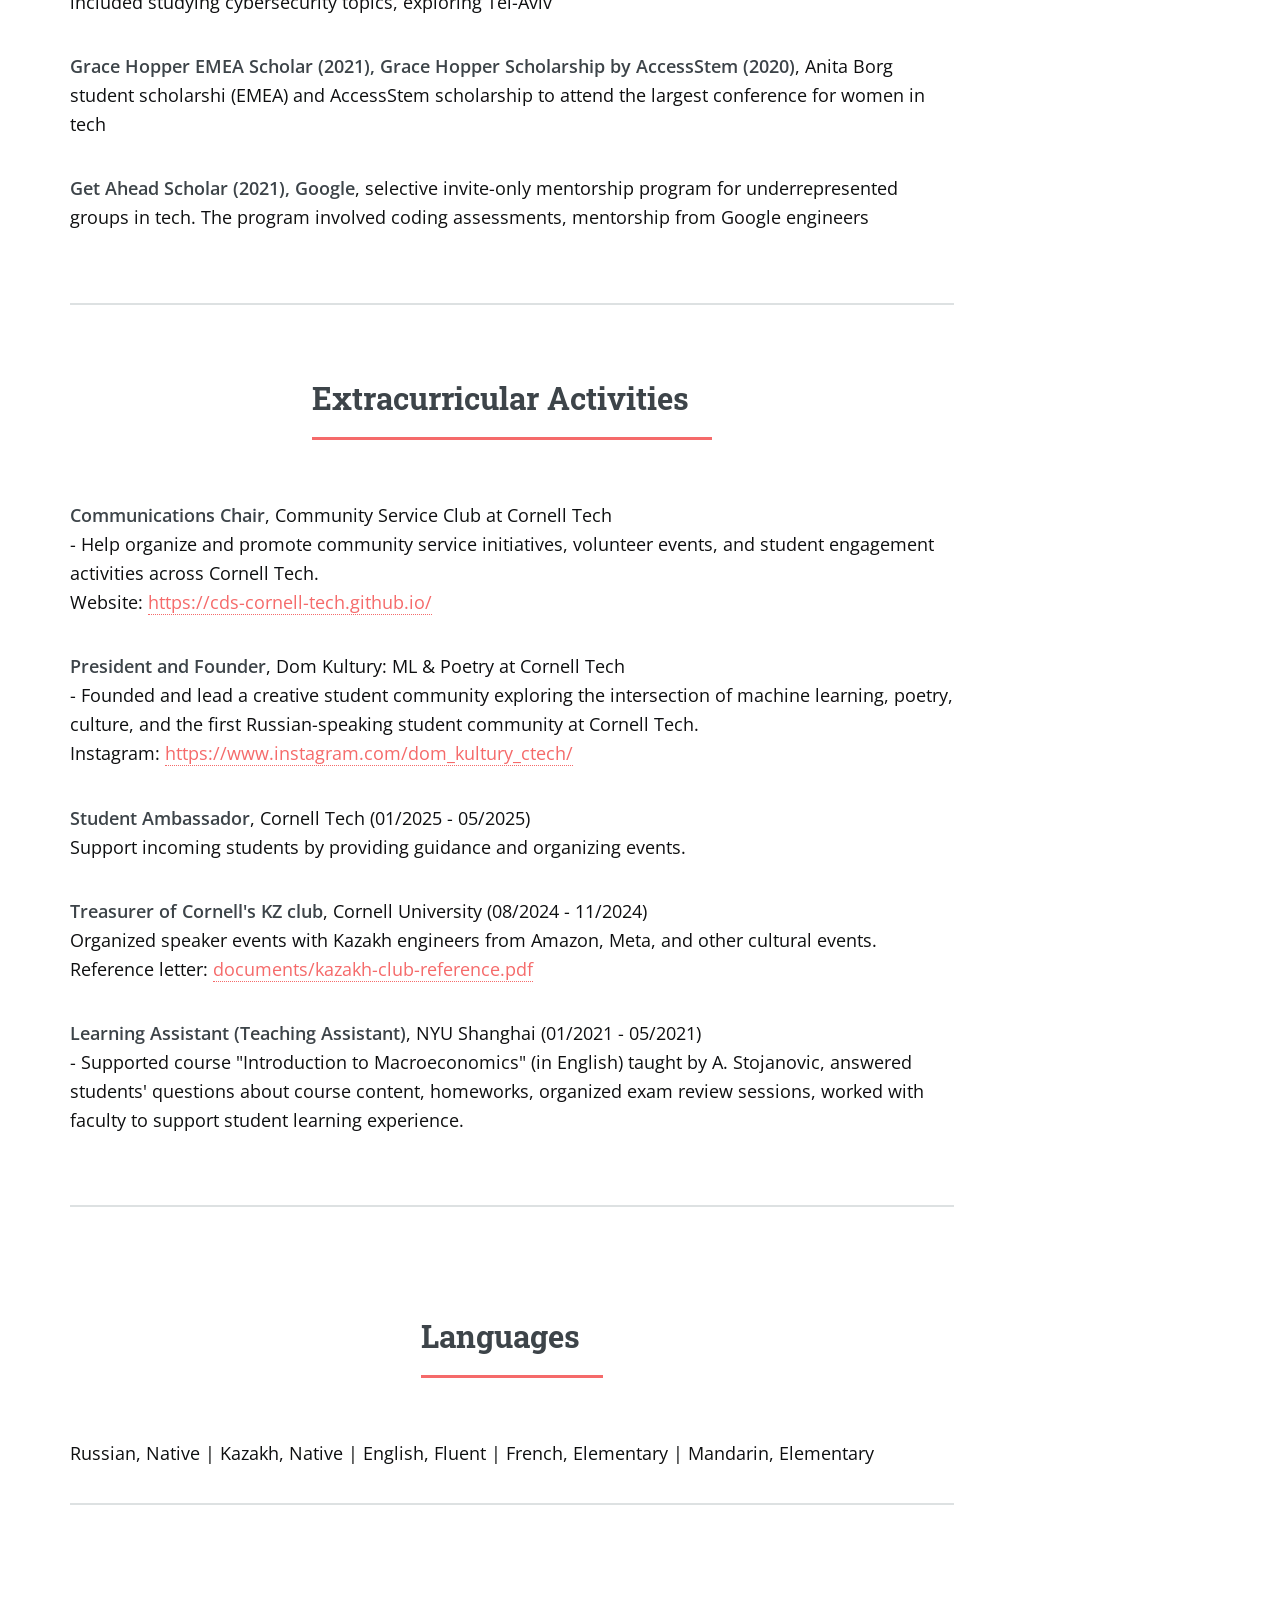
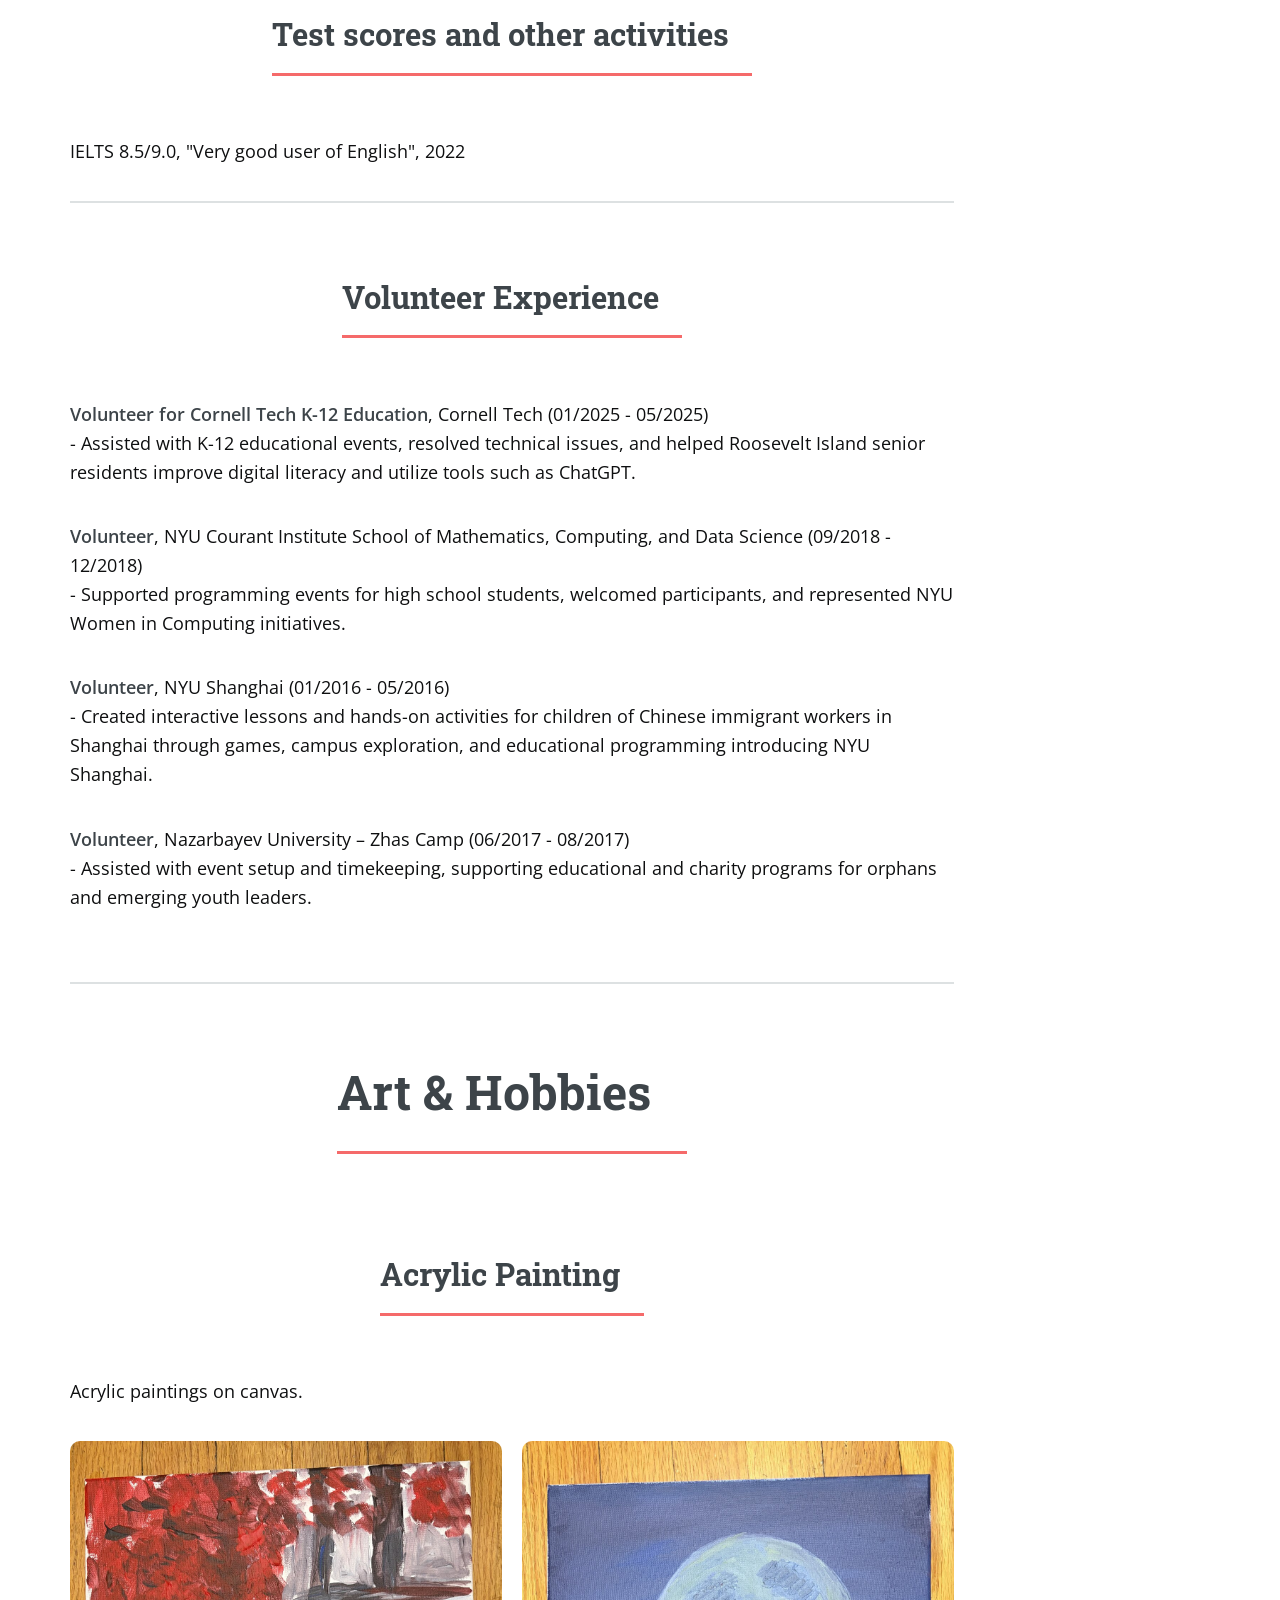
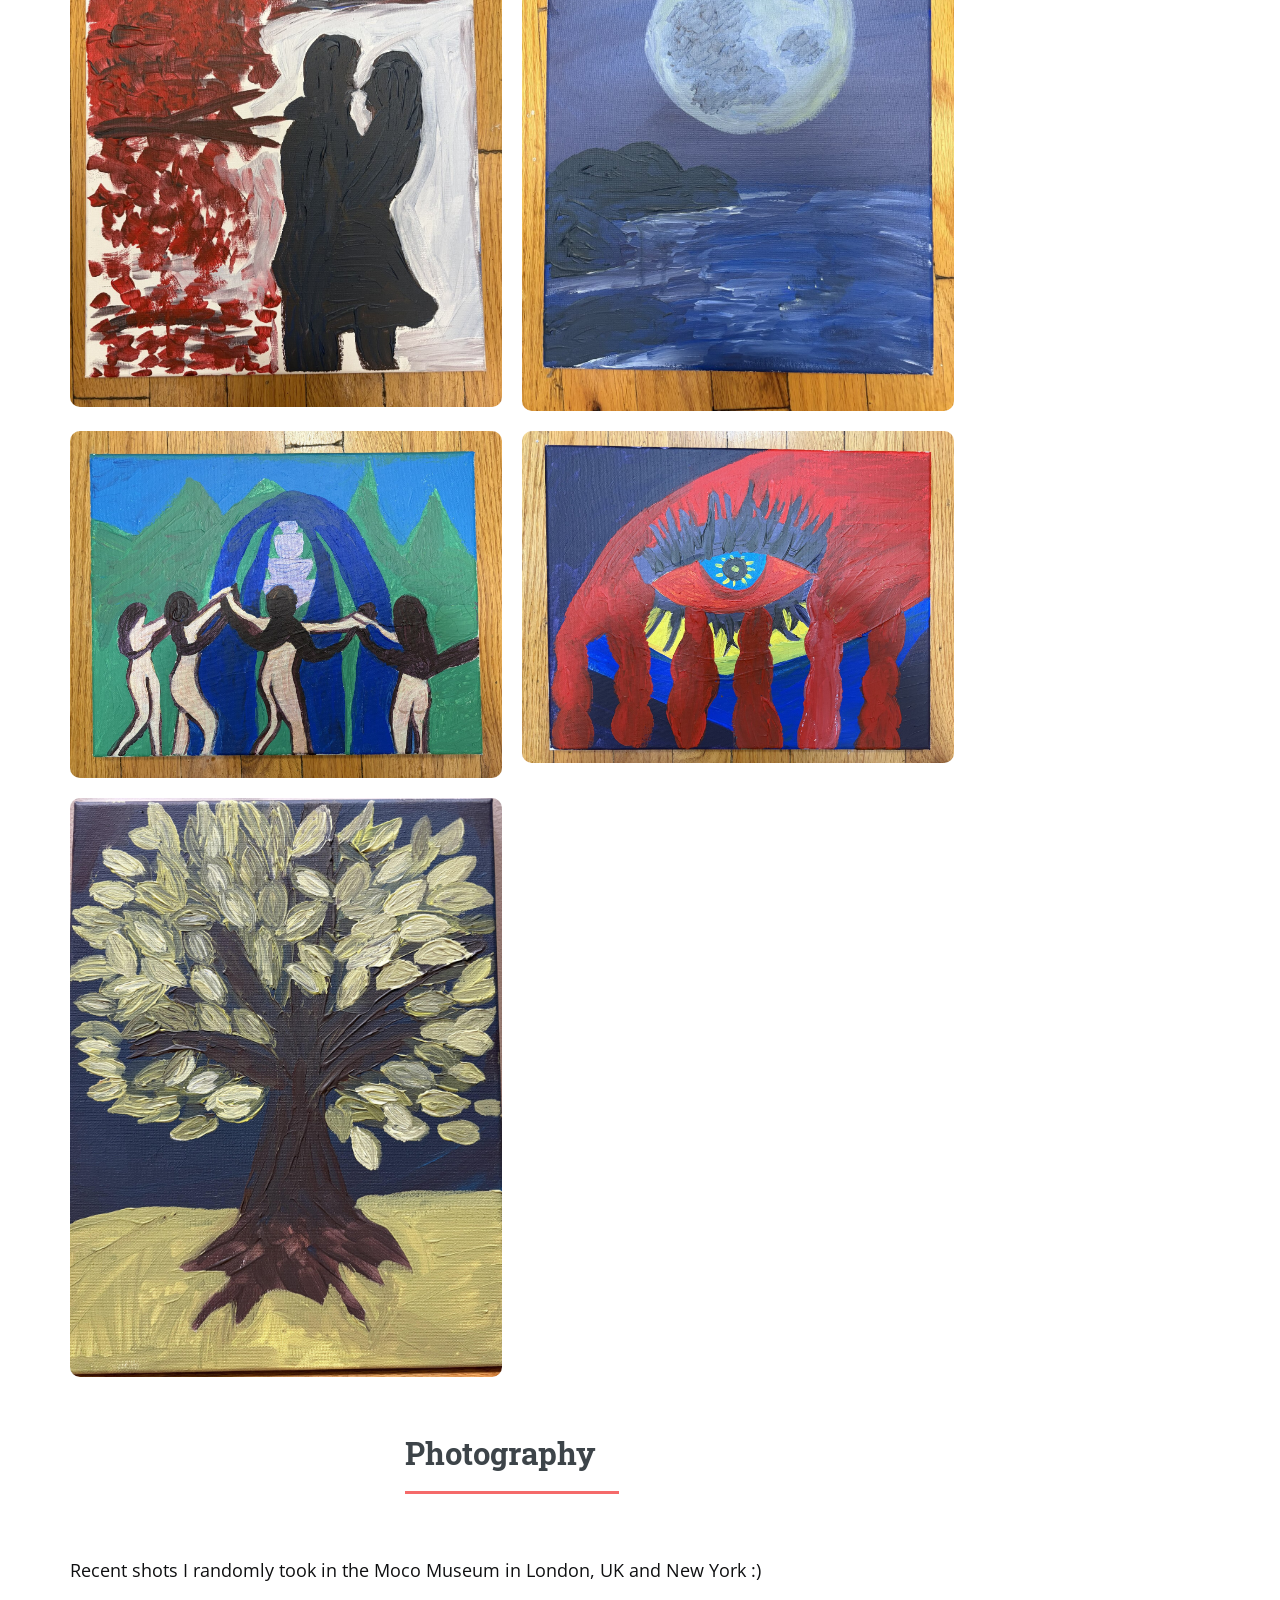
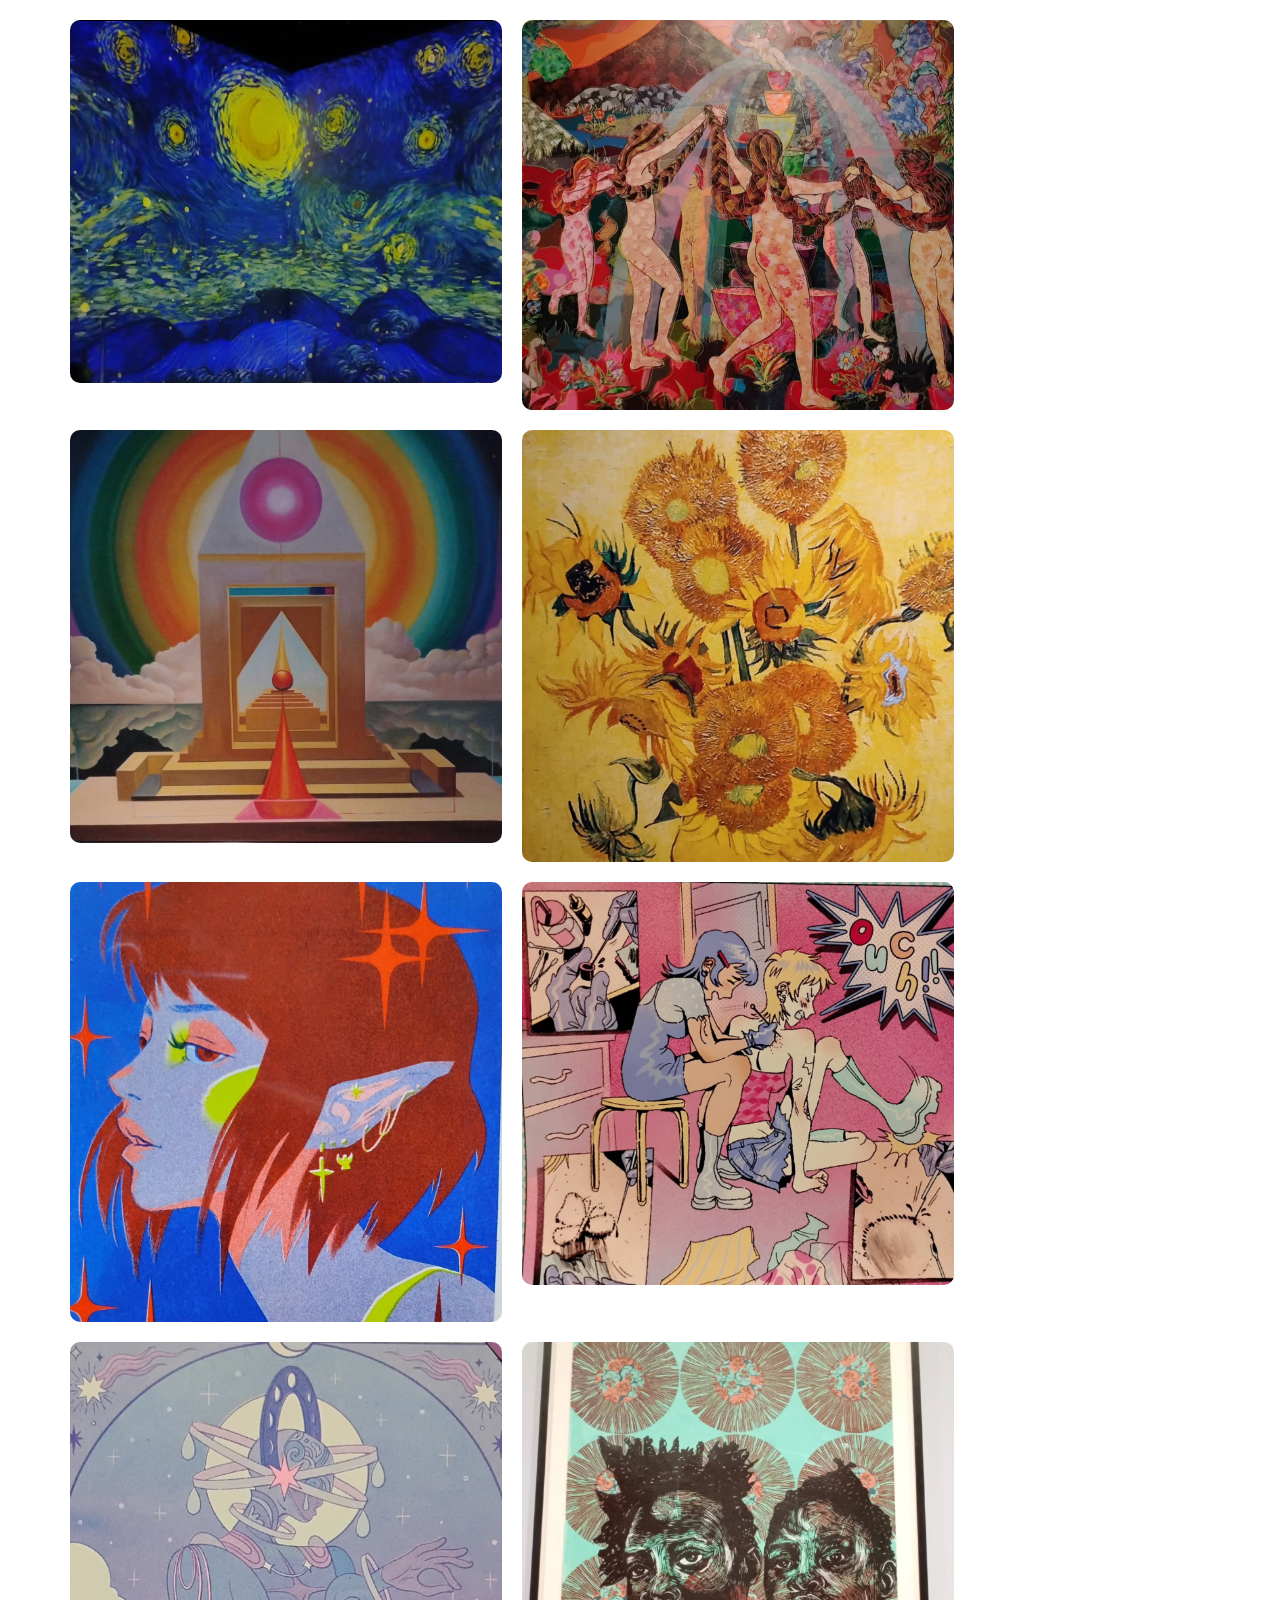
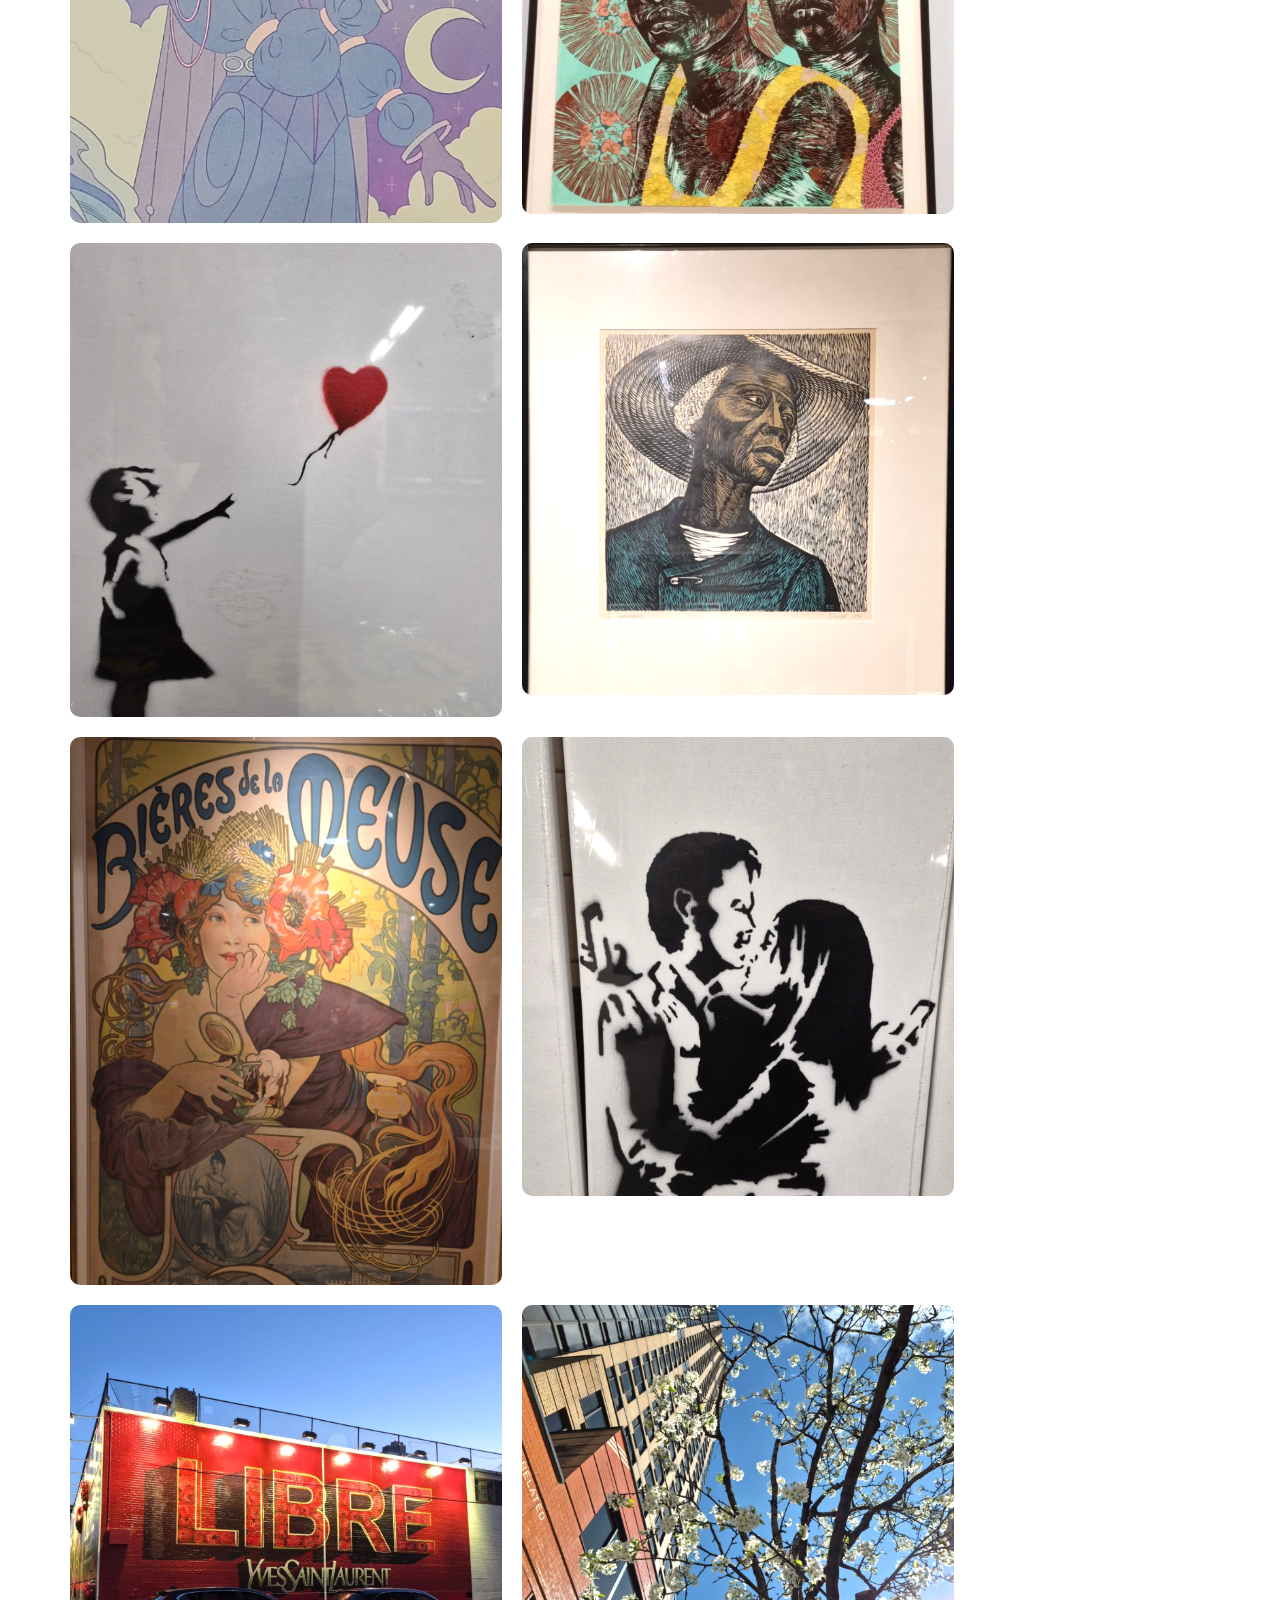
==== commit 307634d7: "Add publications and Google Scholar profile icon" ====
--- a/index.html
+++ b/index.html
@@ -73,6 +73,15 @@
 			.site-menu-links a:hover {
 				color: #f56a6a;
 			}
+			.scholar-icon img {
+				filter: grayscale(1) brightness(0.7) contrast(1000);
+				width: 1.5em;
+				height: 1.5em;
+				vertical-align: -0.3em;
+			}
+			#publications .publication-topic {
+				color: #b84343;
+			}
 			header.section-title-large h2 {
 				font-size: 2.75em;
 			}
@@ -101,6 +110,7 @@
 									<ul class="icons">
 										<li><a href="https://github.com/alinak78" class="icon brands fa-github"><span class="label">GitHub</span></a></li>
 										<li><a href="https://www.linkedin.com/in/a-kapan/" class="icon brands fa-linkedin"><span class="label">LinkedIn</span></a></li>
+										<li><a href="https://scholar.google.com/citations?user=kFugk7QAAAAJ&amp;hl=en" class="icon scholar-icon" aria-label="Google Scholar"><img src="images/google-scholar.png" alt="" width="20" height="20"><span class="label">Google Scholar</span></a></li>
 									<li><a href="https://www.instagram.com/destiny67a/" class="icon brands fa-instagram"><span class="label">Instagram</span></a></li>
 									</ul>
 									<nav class="site-menu" aria-label="Primary navigation">
@@ -187,6 +197,34 @@
 
 								</section>
 
+							<!-- Publications -->
+								<section id="publications" aria-labelledby="publications-heading">
+									<header class="major">
+										<h2 id="publications-heading">Publications</h2>
+									</header>
+									<article>
+										<h3><a href="https://openreview.net/forum?id=2hoq4EUdbP">Cross Lingual Transfer in Tulu Legal Comprehension: Script-Dependent Improvement and RAG-Induced Knowledge Conflict</a></h3>
+										<p>2026 | Accepted to an EMNLP 2026 workshop<br>
+										Topics: <strong class="publication-topic">Machine Learning</strong> &middot; Natural Language Processing &middot; Cross-lingual Transfer &middot; Low-resource Languages &middot; Retrieval-Augmented Generation<br>
+										Evaluates how large language models classify legal complaints in Tulu, a low-resource Dravidian language. Finds that transliteration through related scripts, especially Kannada, improves comprehension, while retrieval from Kannada legal documents produces mixed results. Analyzes fact substitution and hallucinations to better understand failures in multilingual retrieval-augmented generation (RAG).<br>
+										<a href="https://openreview.net/forum?id=2hoq4EUdbP">Read paper on OpenReview</a></p>
+									</article>
+									<article>
+										<h3><a href="https://arxiv.org/abs/2608.00107">MetaRoute-Bench: Evaluating Meta-Decision Policies for Agentic Workflow Routing</a></h3>
+										<p>2026 | arXiv preprint; submitted to AAAI 2027<br>
+										Topics: <strong class="publication-topic">Machine Learning</strong> &middot; Agentic AI &middot; Multi-agent Systems &middot; Workflow Routing &middot; Benchmarking<br>
+										Introduces a reproducible framework for comparing how AI agents choose tools, delegate tasks, verify results, and recover from failures. Evaluates eight routing policies across 180 synthetic task profiles and 43,200 offline traces, measuring tradeoffs in task success, cost, and latency. A task-aware compositional policy achieves 79.4% success versus 76.7% for a strong static policy, with modest increases in cost and latency.<br>
+										<a href="https://arxiv.org/abs/2608.00107">Read paper on arXiv</a></p>
+									</article>
+									<article>
+										<h3><a href="https://ceur-ws.org/Vol-3232/paper27.pdf">Fine-Tuning NER with spaCy for Transliterated Entities Found in Digital Collections From the Multilingual Persian Gulf</a></h3>
+										<p>2022 | Digital Humanities in the Nordic and Baltic Countries (DHNB 2022), Uppsala, Sweden | CEUR Workshop Proceedings, pp. 288–296<br>
+										Topics: <strong class="publication-topic">Machine Learning</strong> &middot; Natural Language Processing &middot; Named Entity Recognition &middot; Digital Humanities<br>
+										Develops custom spaCy-based named entity recognition models for historical Persian Gulf collections, addressing gaps in standard models trained on English-language media. Uses domain-specific annotated data and expanded entity labels to identify people, places, and tribes, including names transliterated from Arabic and Farsi. Compares blank, pretrained, and merged models to support more inclusive analysis of multilingual historical archives.<br>
+										<a href="https://ceur-ws.org/Vol-3232/paper27.pdf">Read paper (PDF)</a> &middot; <a href="https://archive.nyu.edu/handle/2451/63943">NYU archive</a></p>
+									</article>
+								</section>
+
 							<!-- Projects -->
 								<section>
 									<header class="major">
@@ -223,6 +261,8 @@
 			
 							</section>
 
+
+
 							<!-- Extracurricular Activities -->
 								<section>
 									<header class="major">
@@ -234,6 +274,8 @@
 									<p><strong>Treasurer of Cornell's KZ club</strong>, Cornell University (08/2024 - 11/2024)<br> Organized speaker events with Kazakh engineers from Amazon, Meta, and other cultural events.<br>Reference letter: <a href="documents/kazakh-club-reference.pdf">documents/kazakh-club-reference.pdf</a></p>
 									<p><strong>Learning Assistant (Teaching Assistant)</strong>, NYU Shanghai (01/2021 - 05/2021)<br>- Supported course "Introduction to Macroeconomics" (in English) taught by A. Stojanovic, answered students' questions about course content, homeworks, organized exam review sessions, worked with faculty to support student learning experience.</p>
 								</section>
+
+
 
 								<section></section>
 									<header class="major">
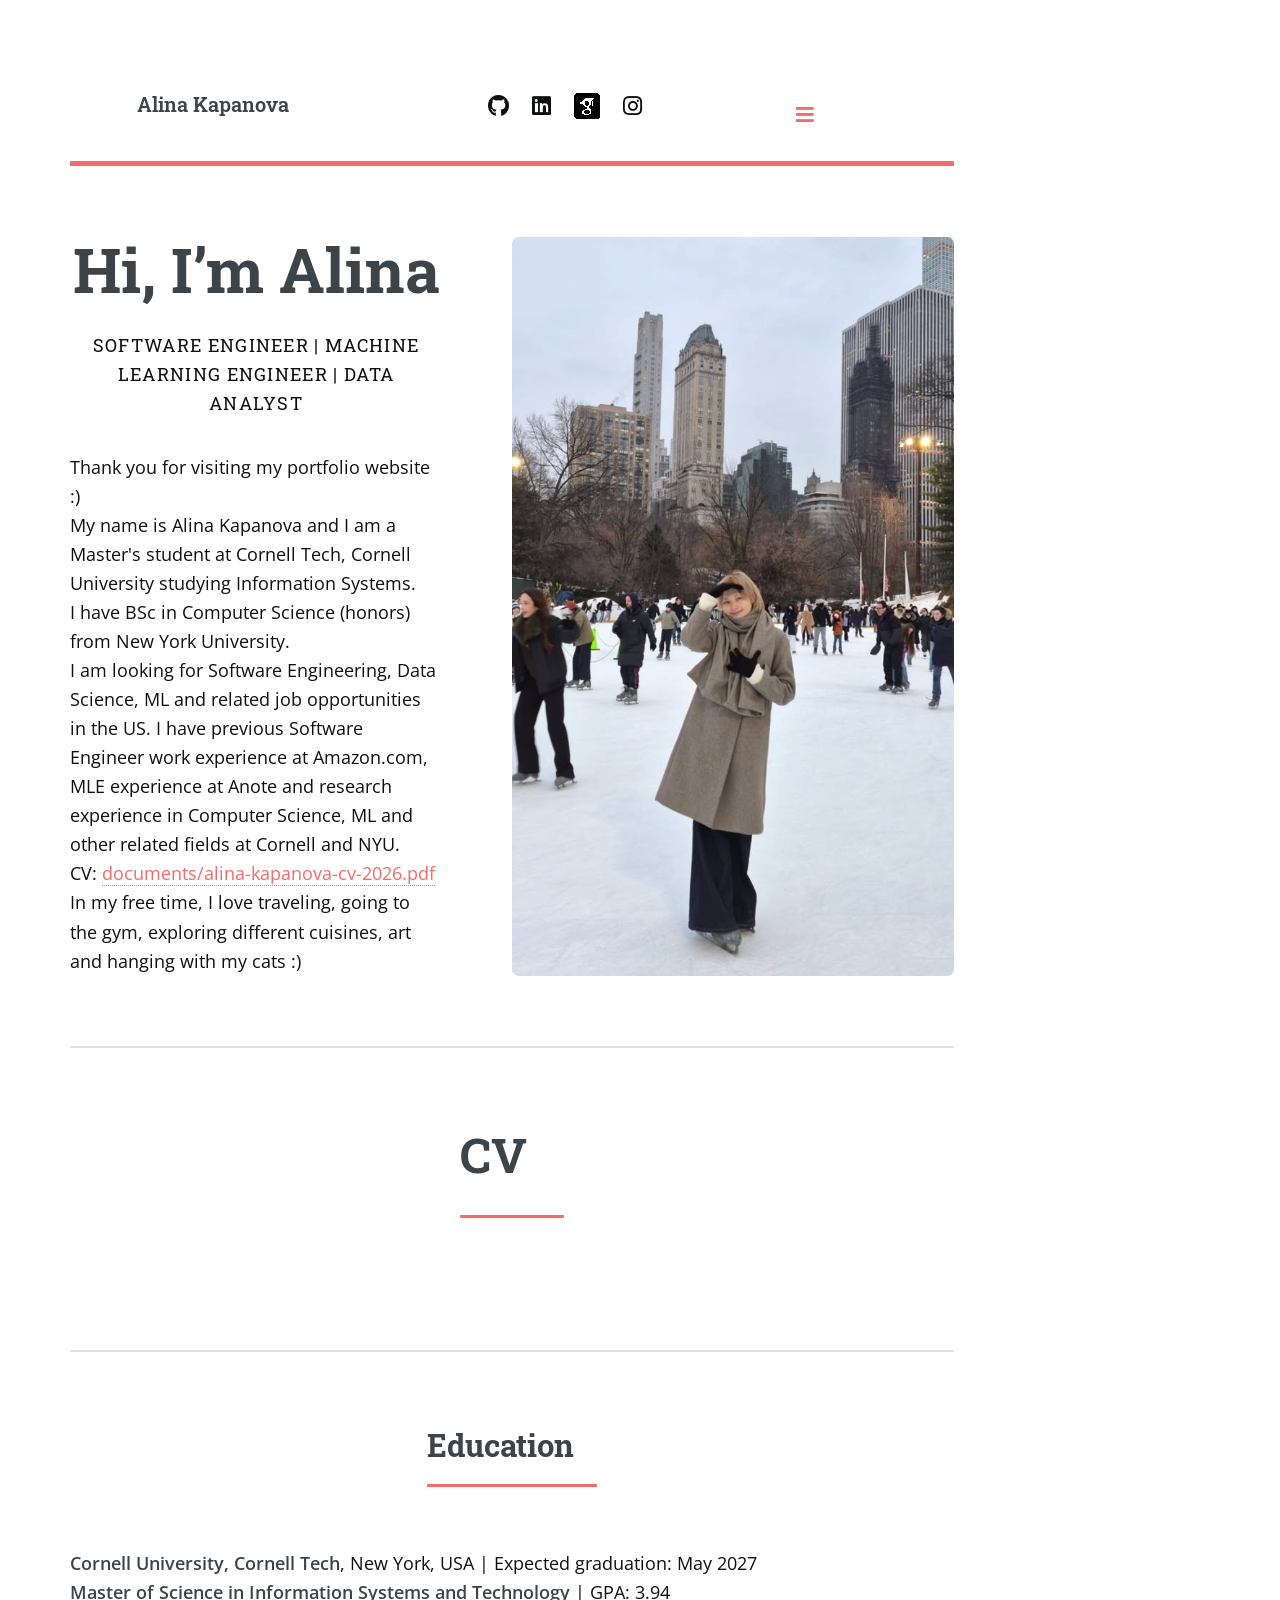
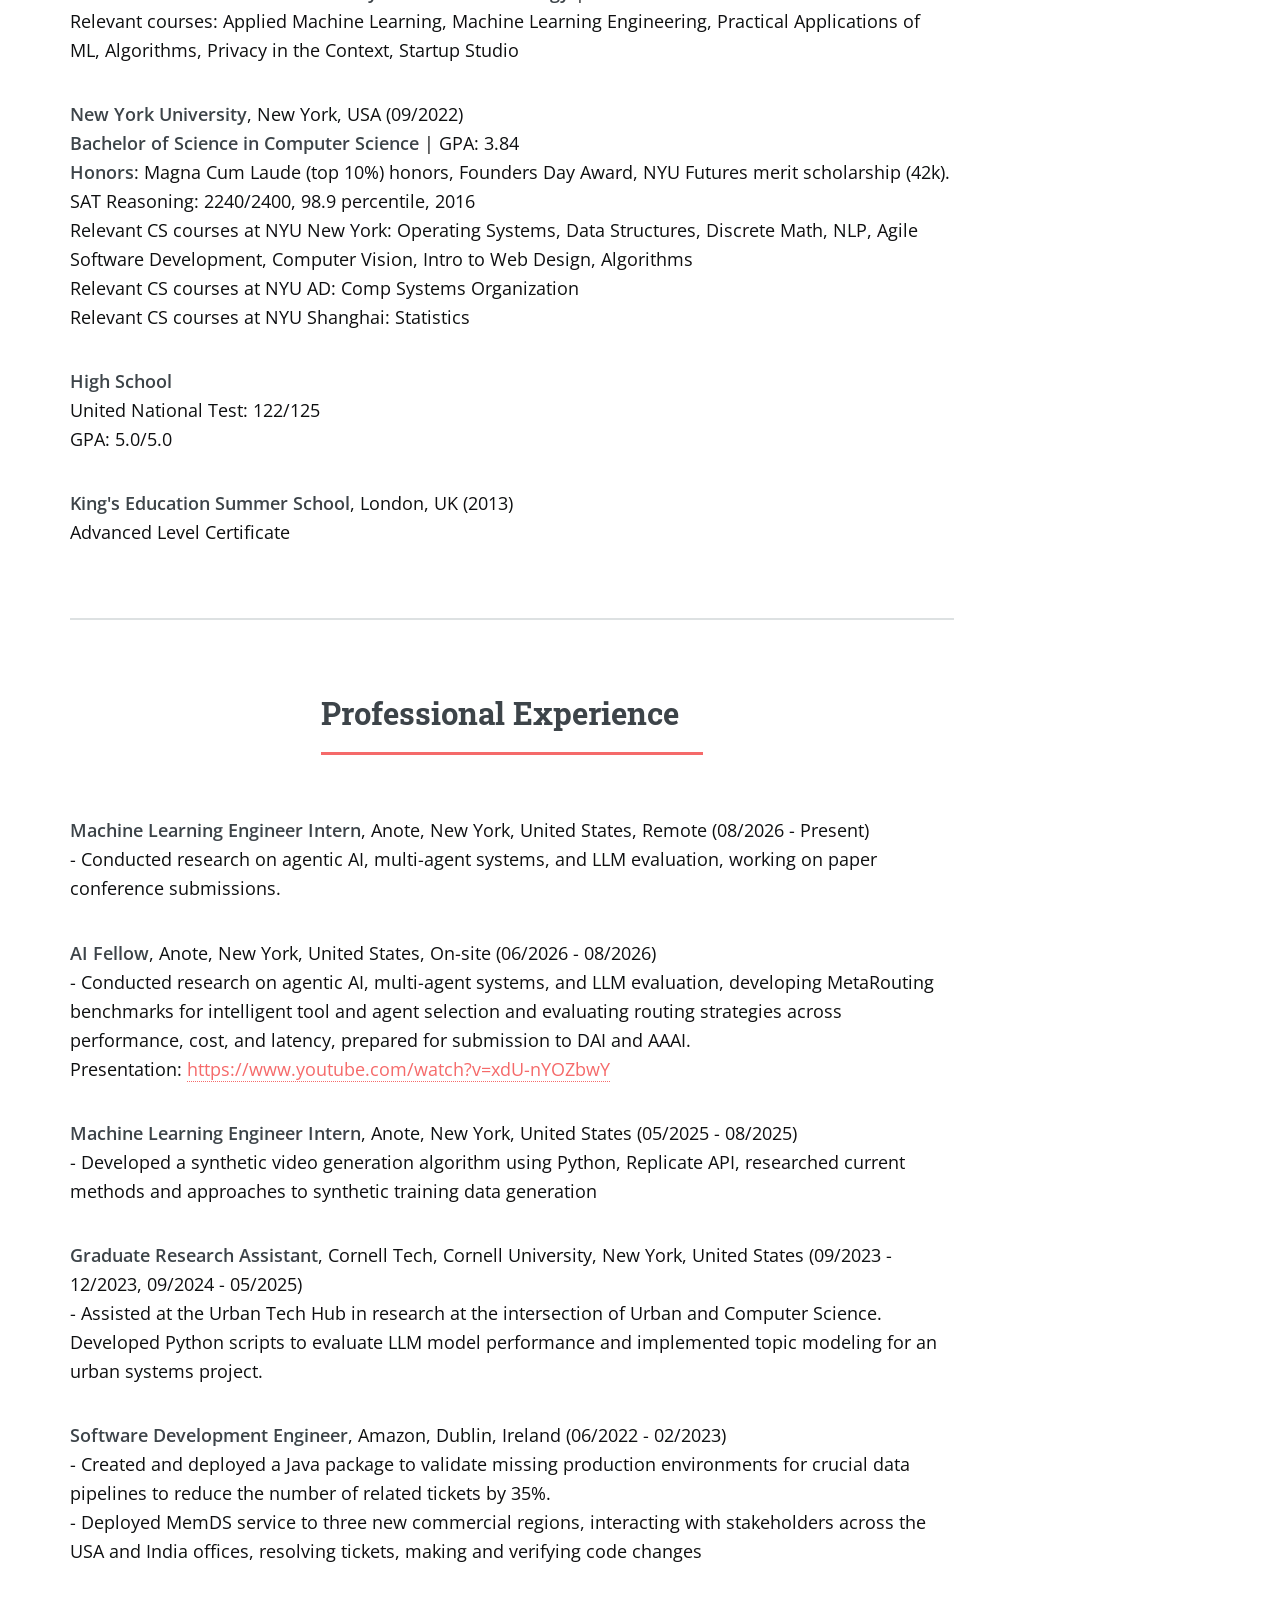
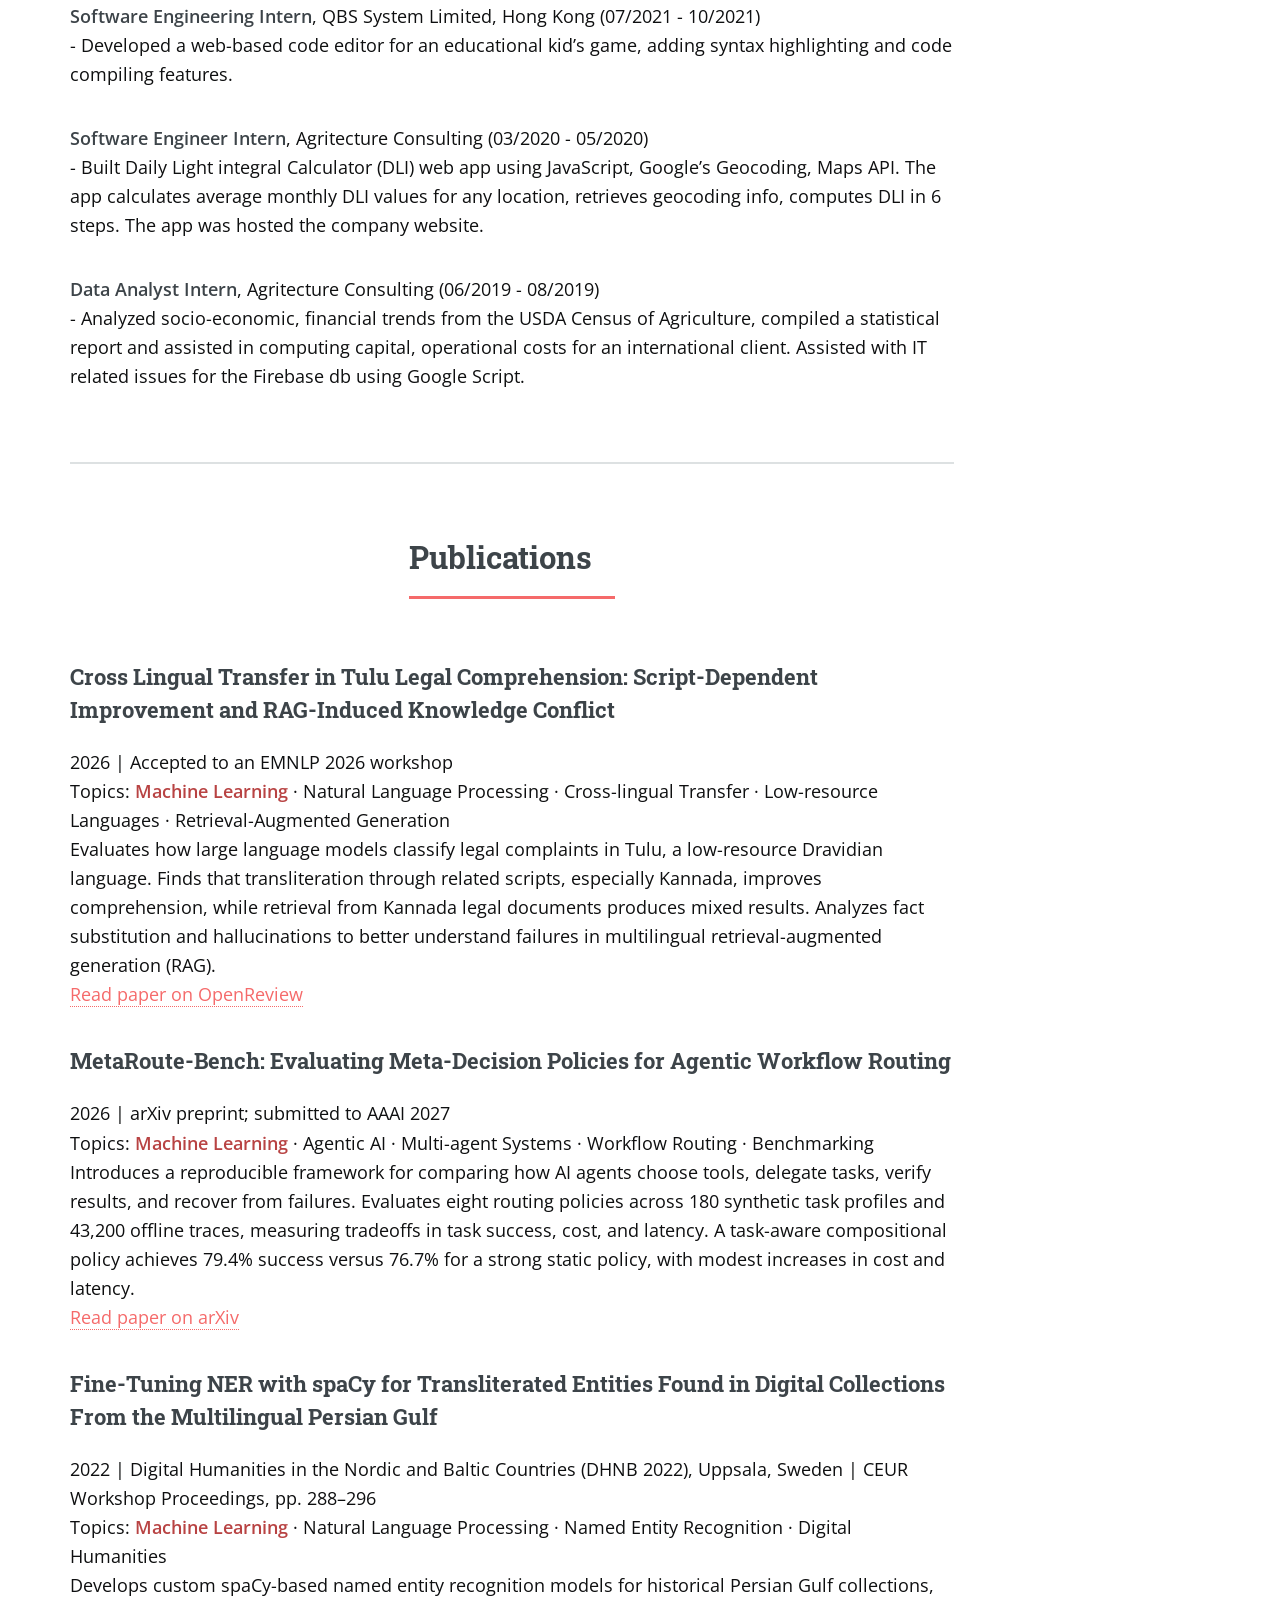
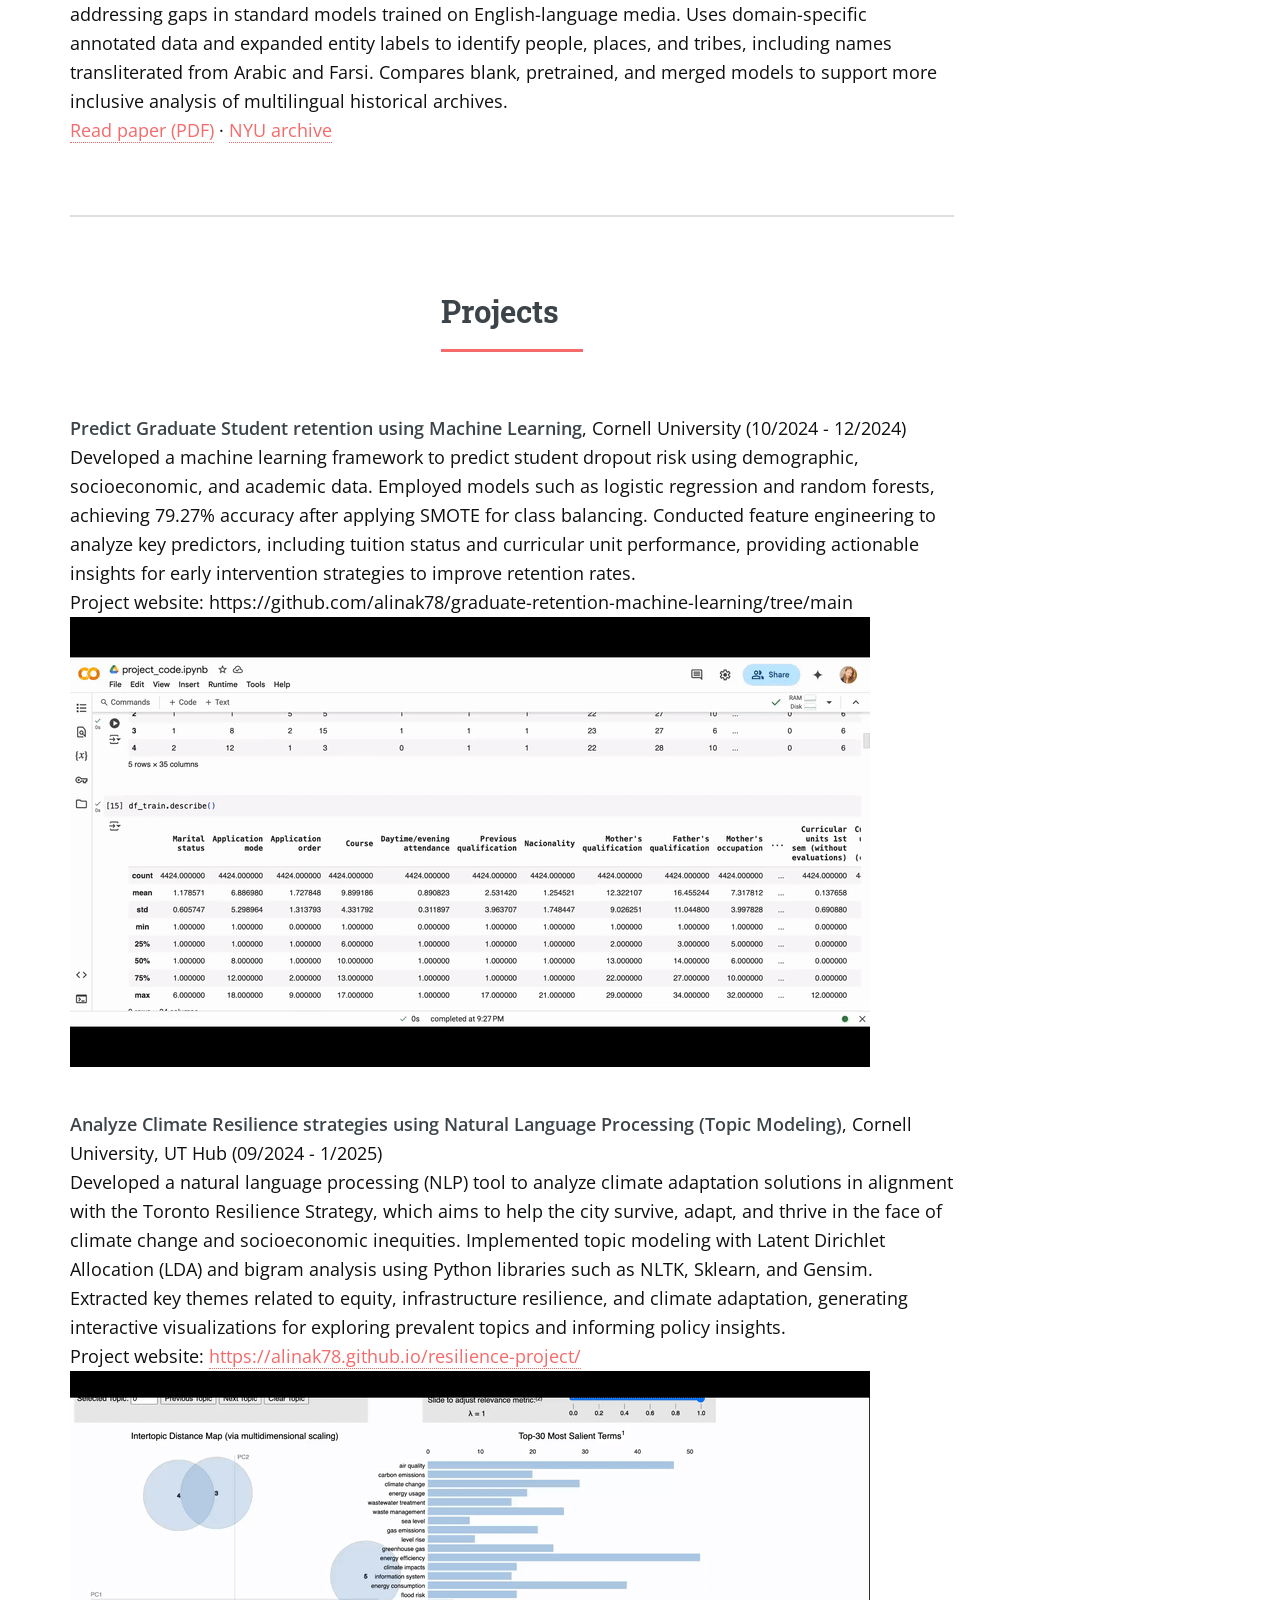
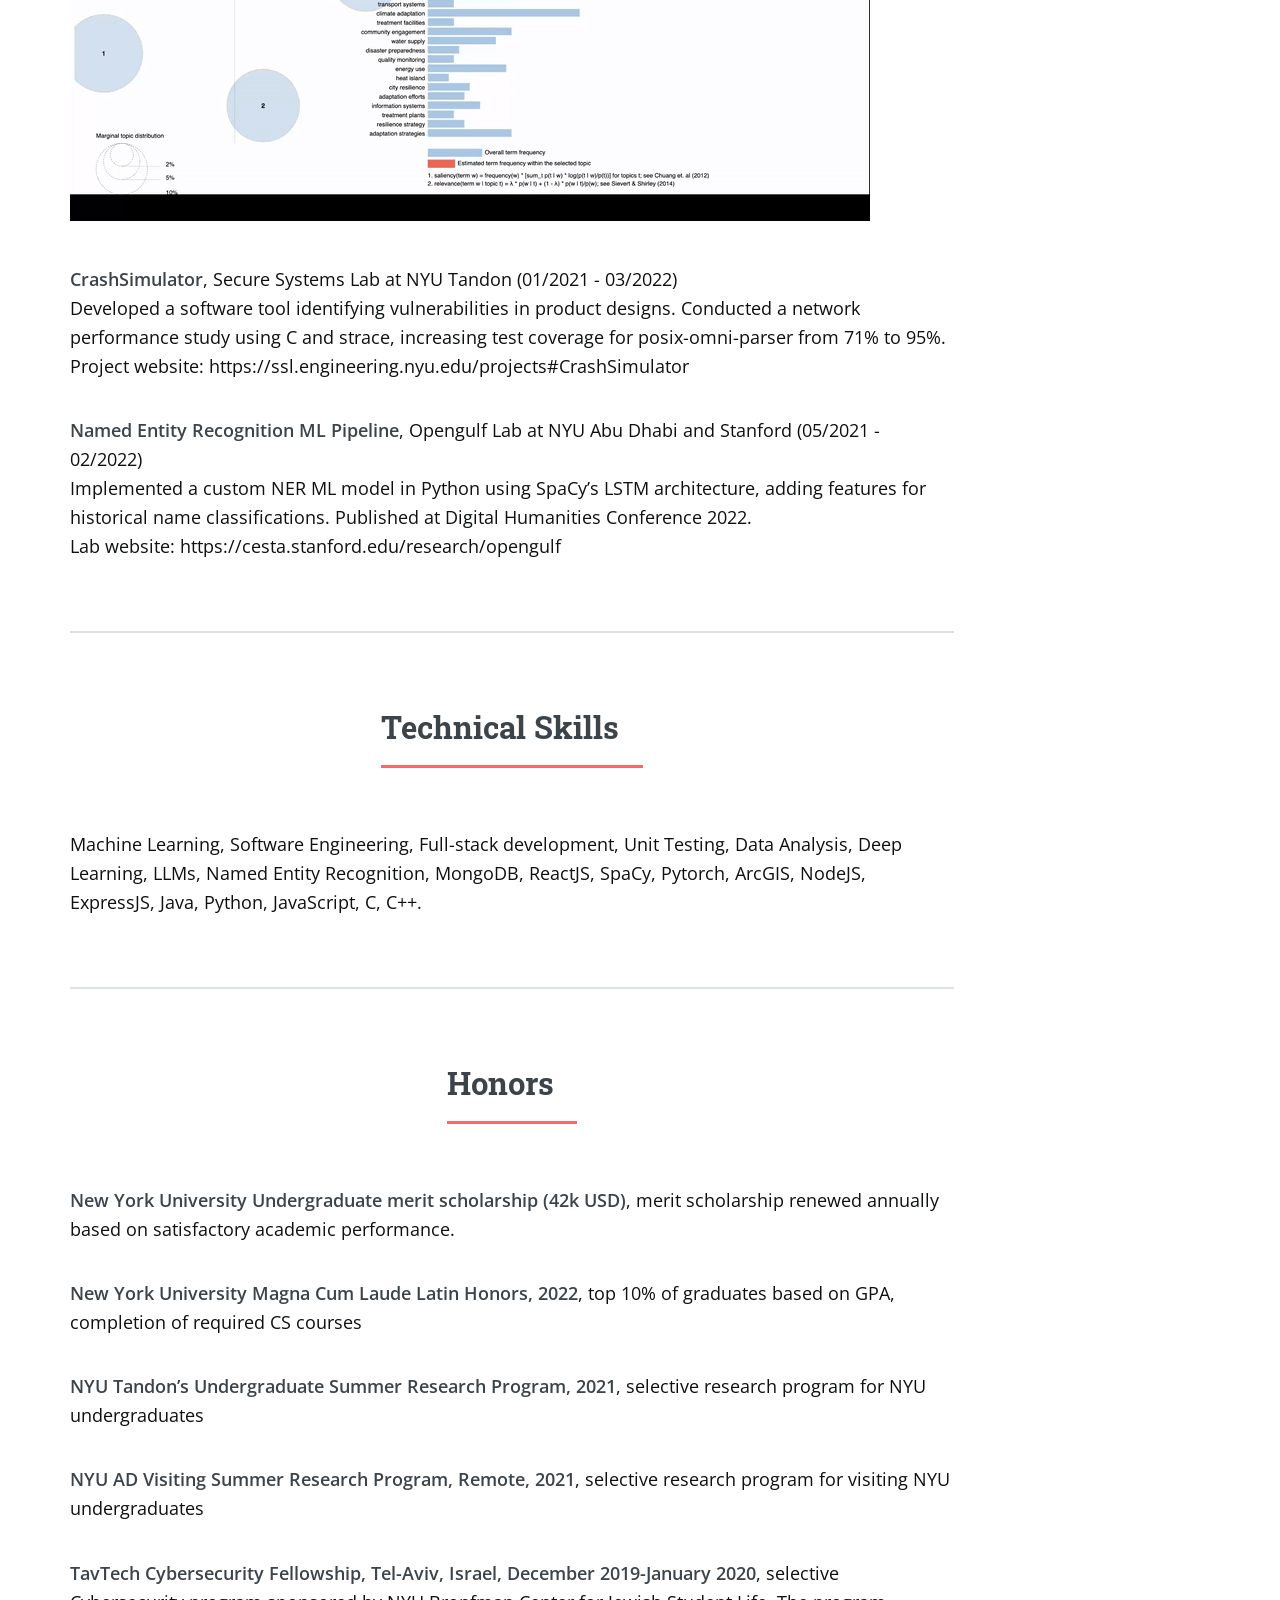
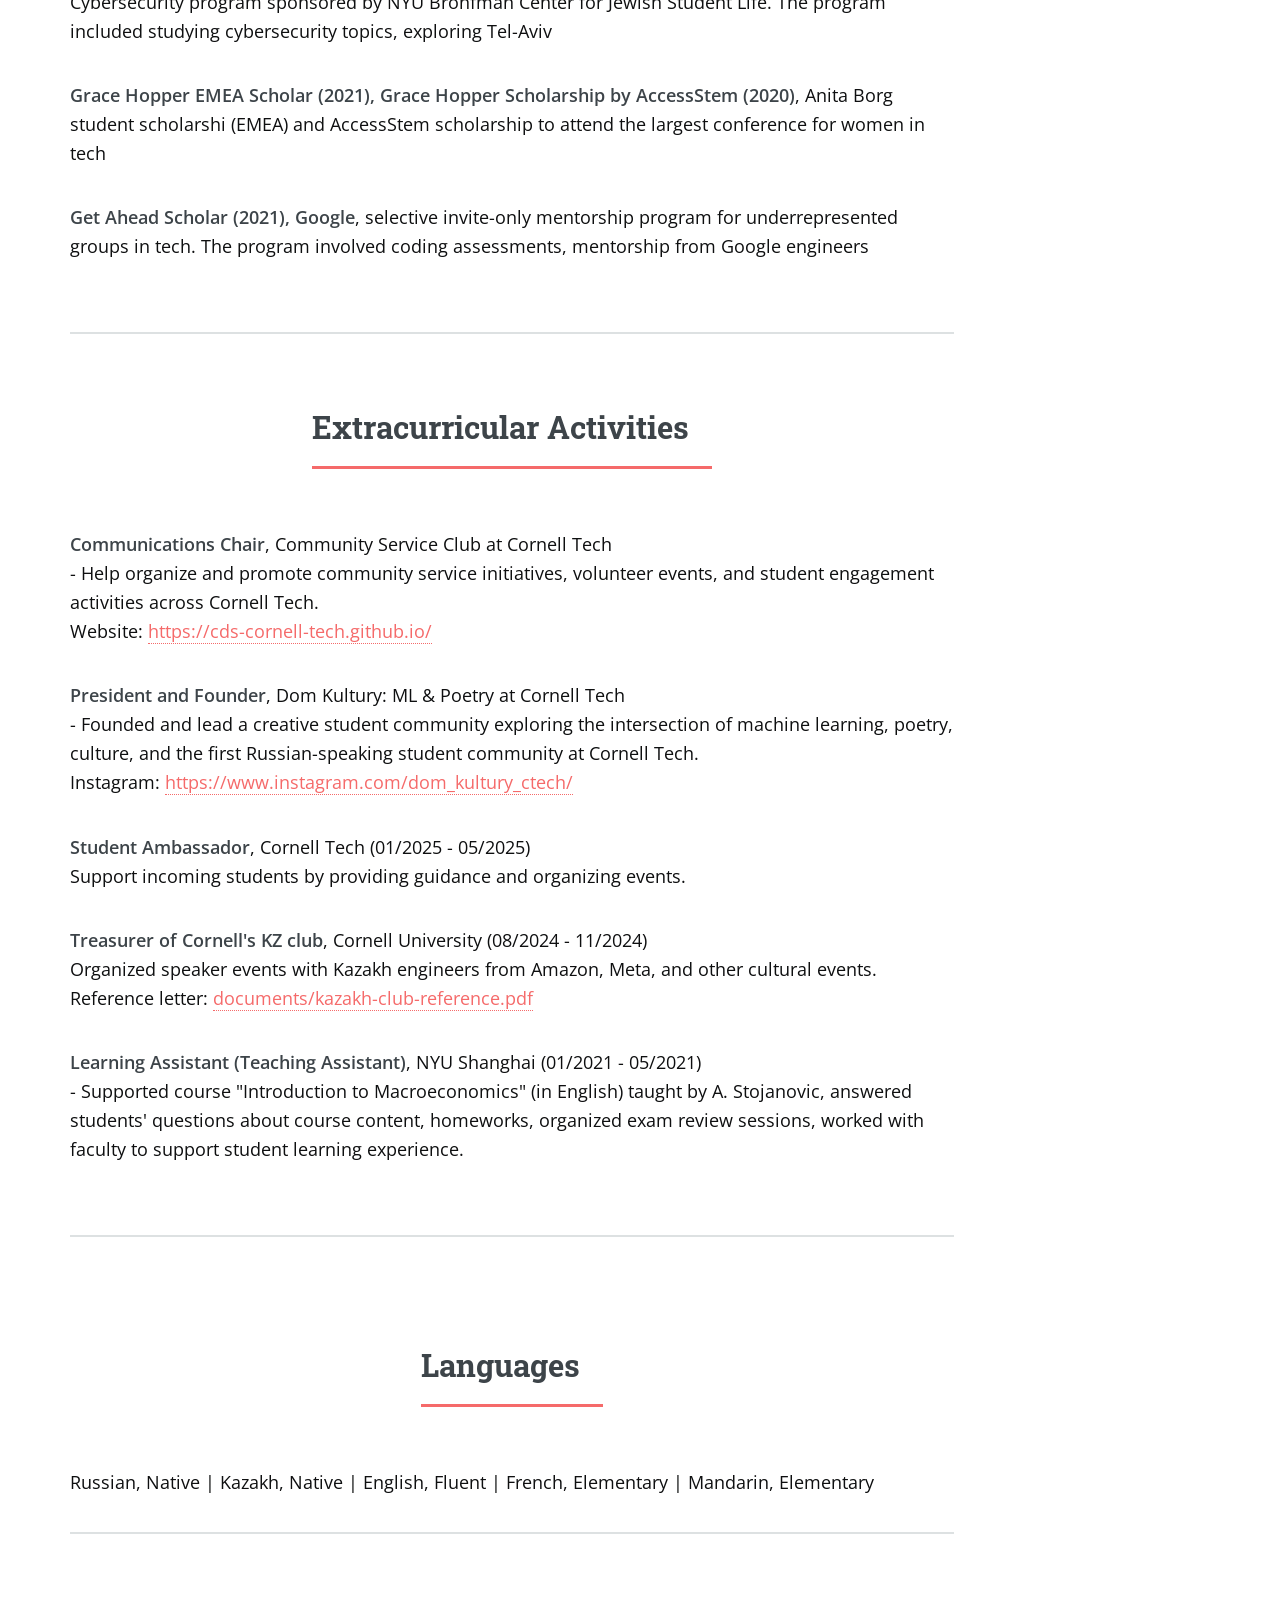
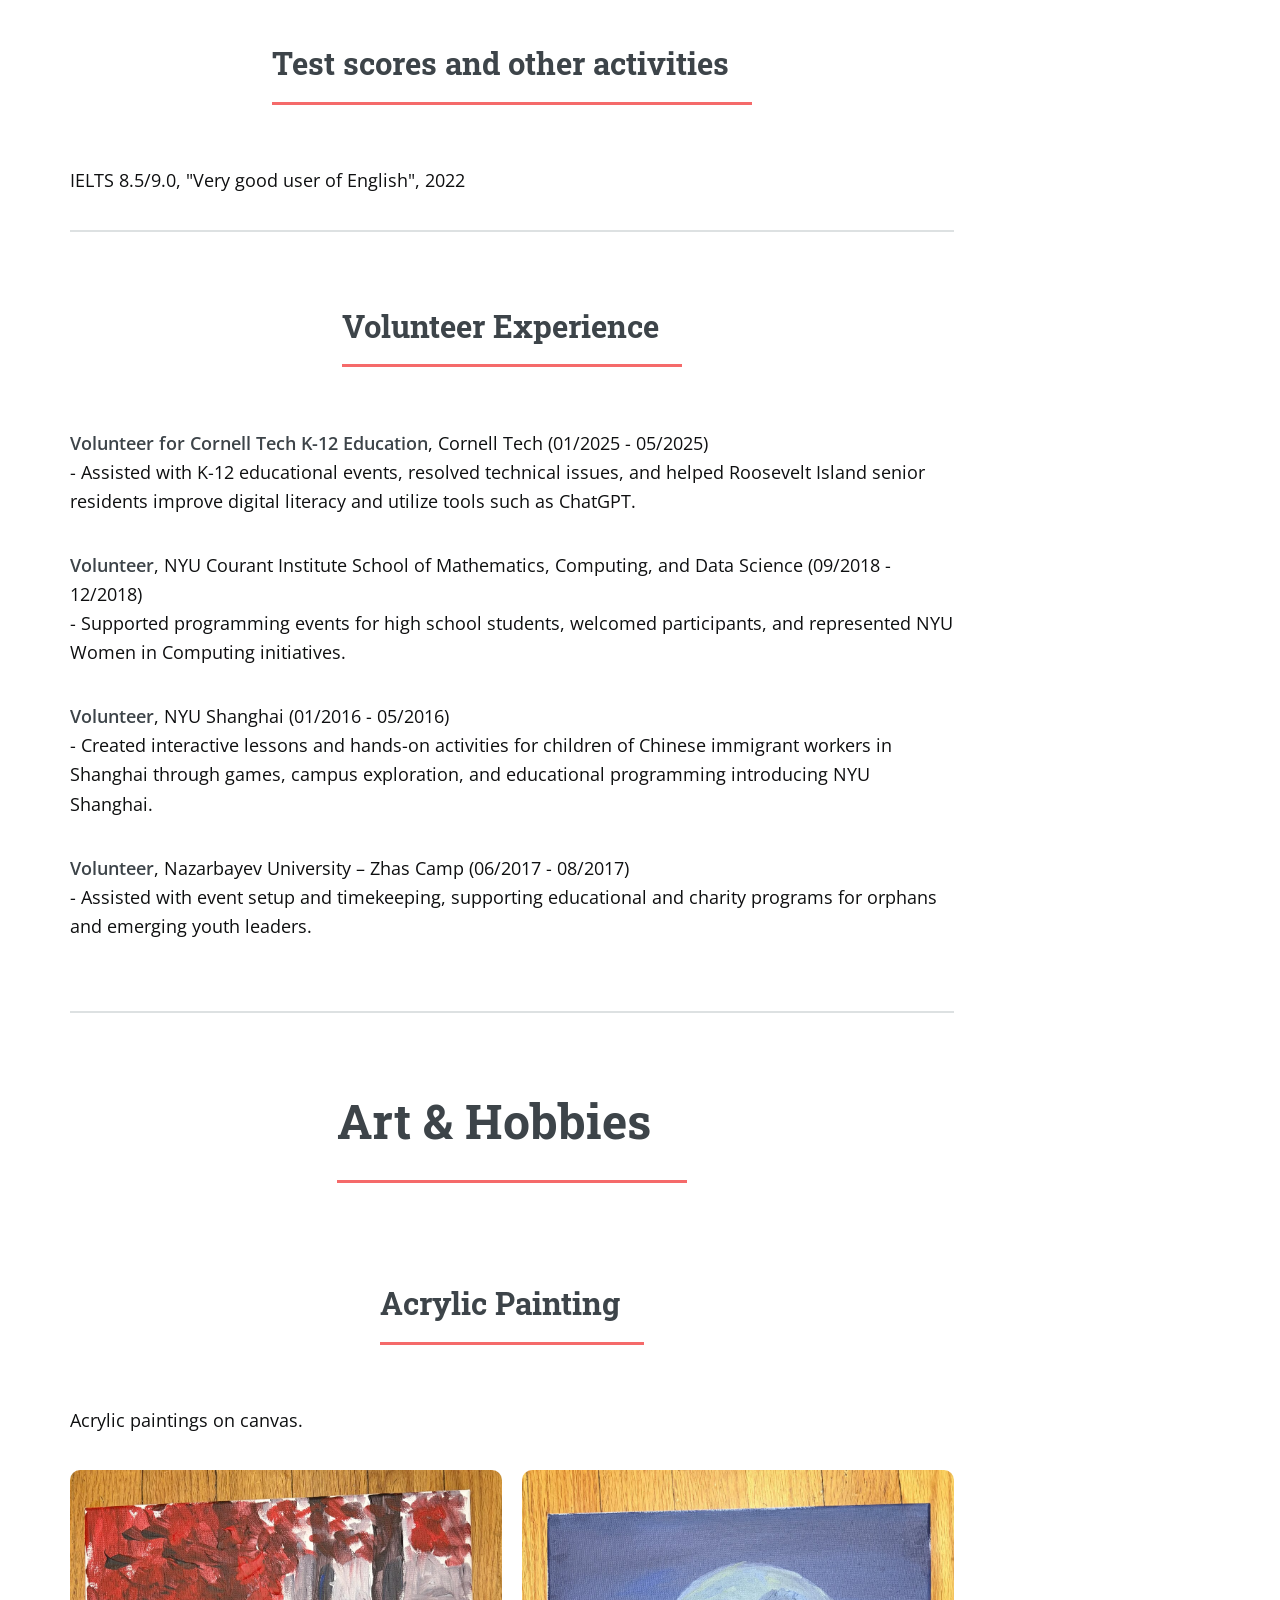
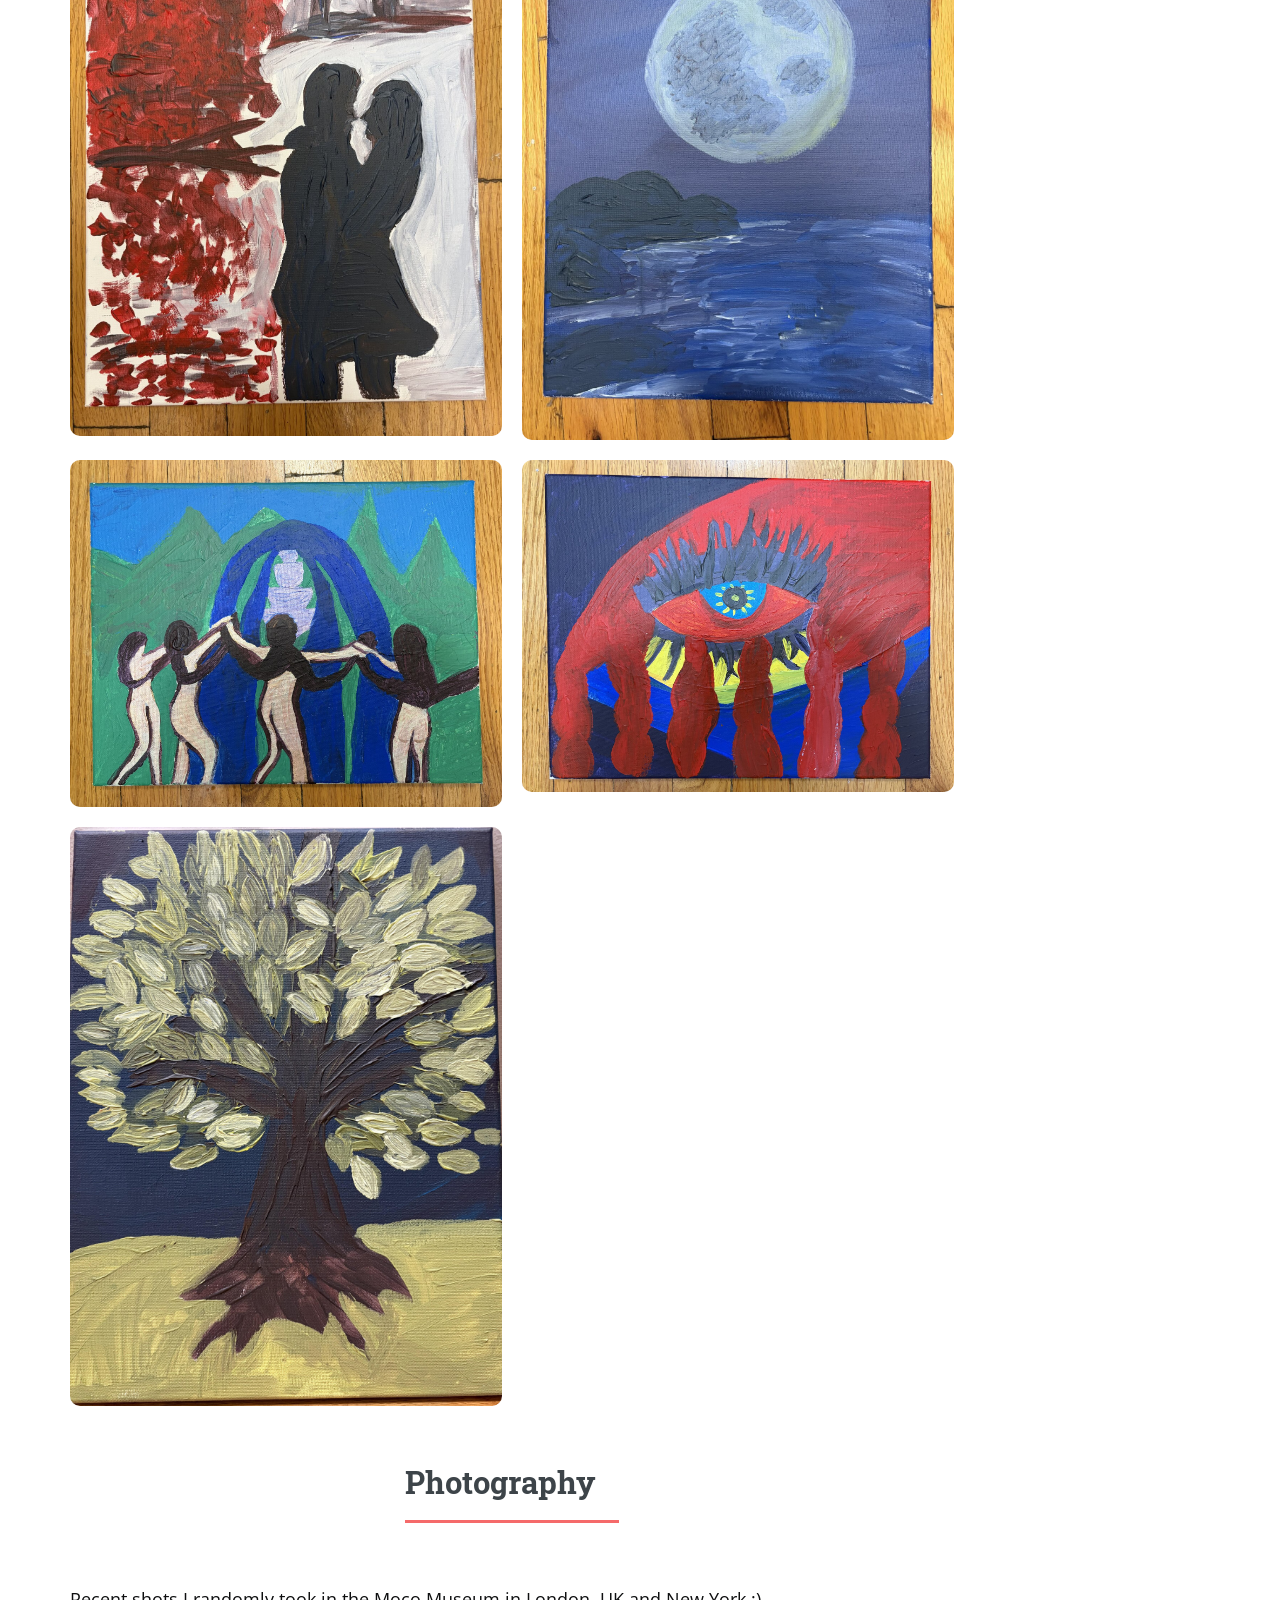
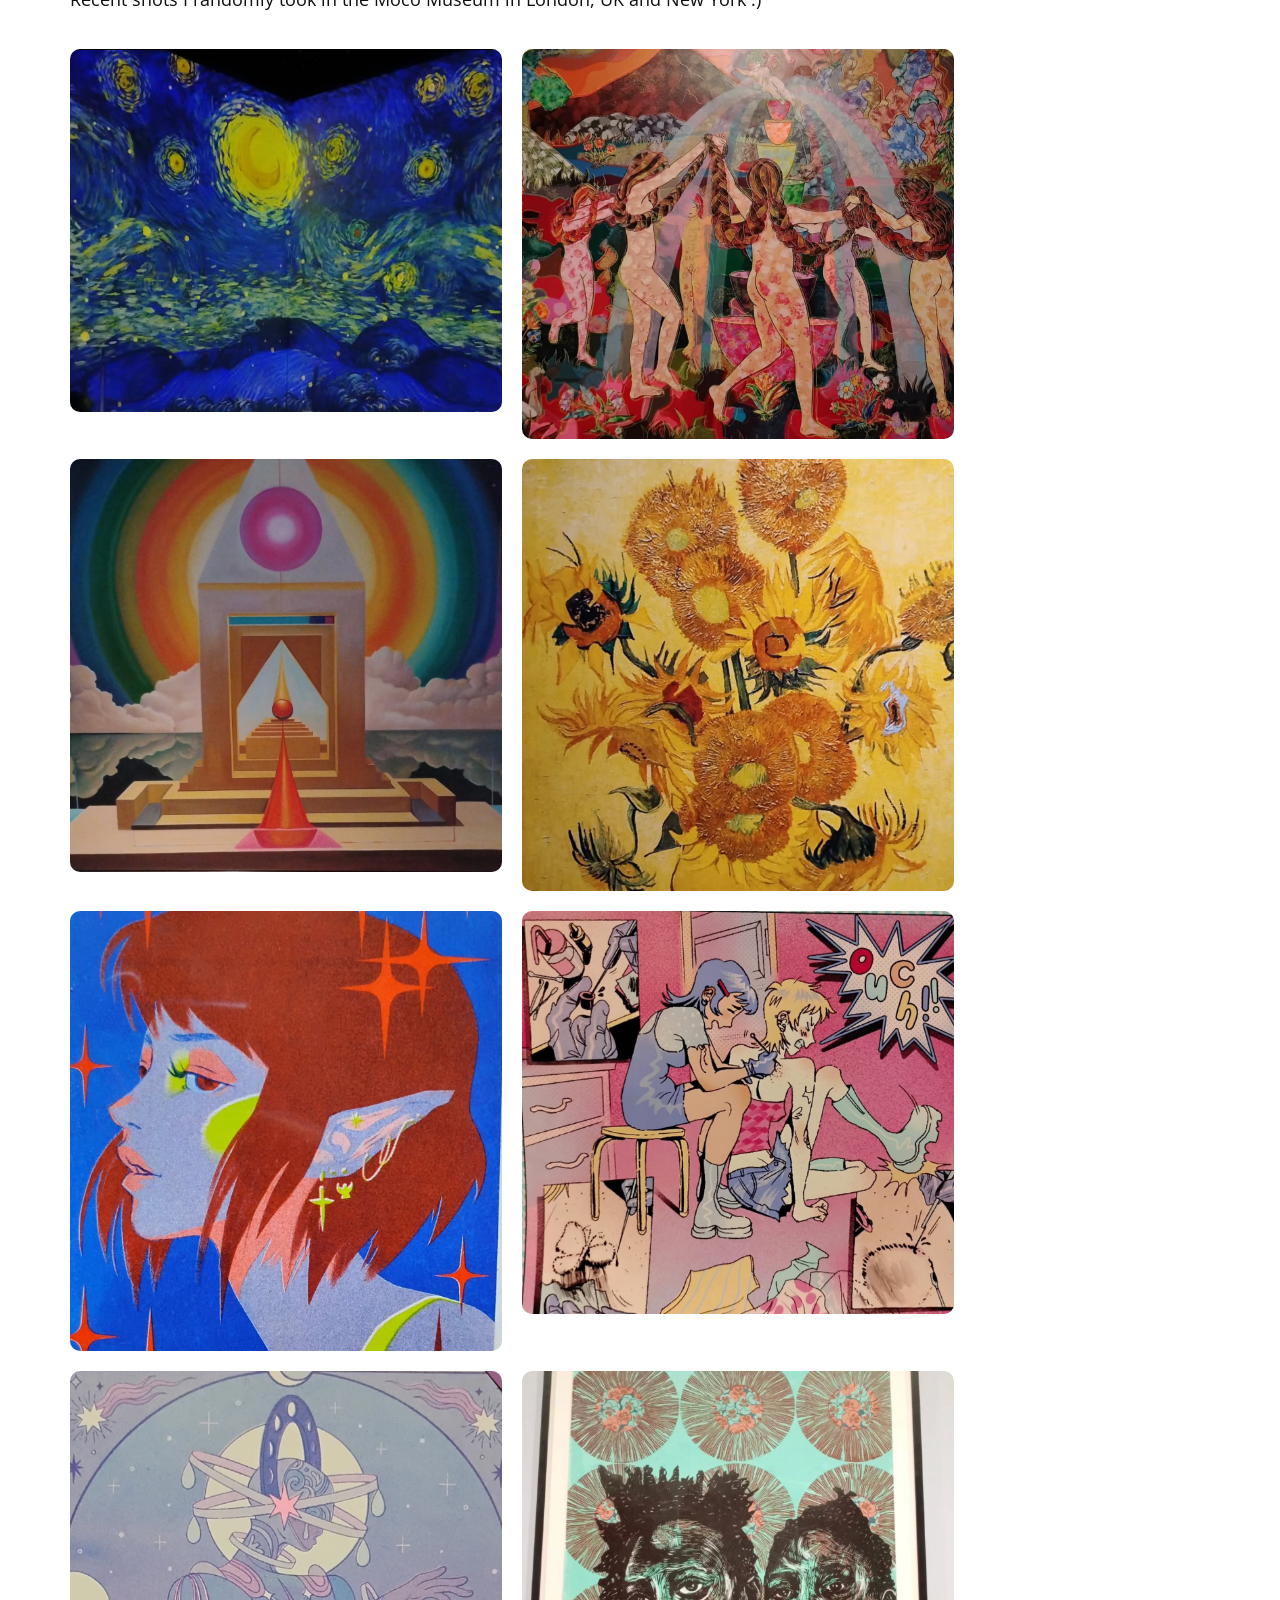
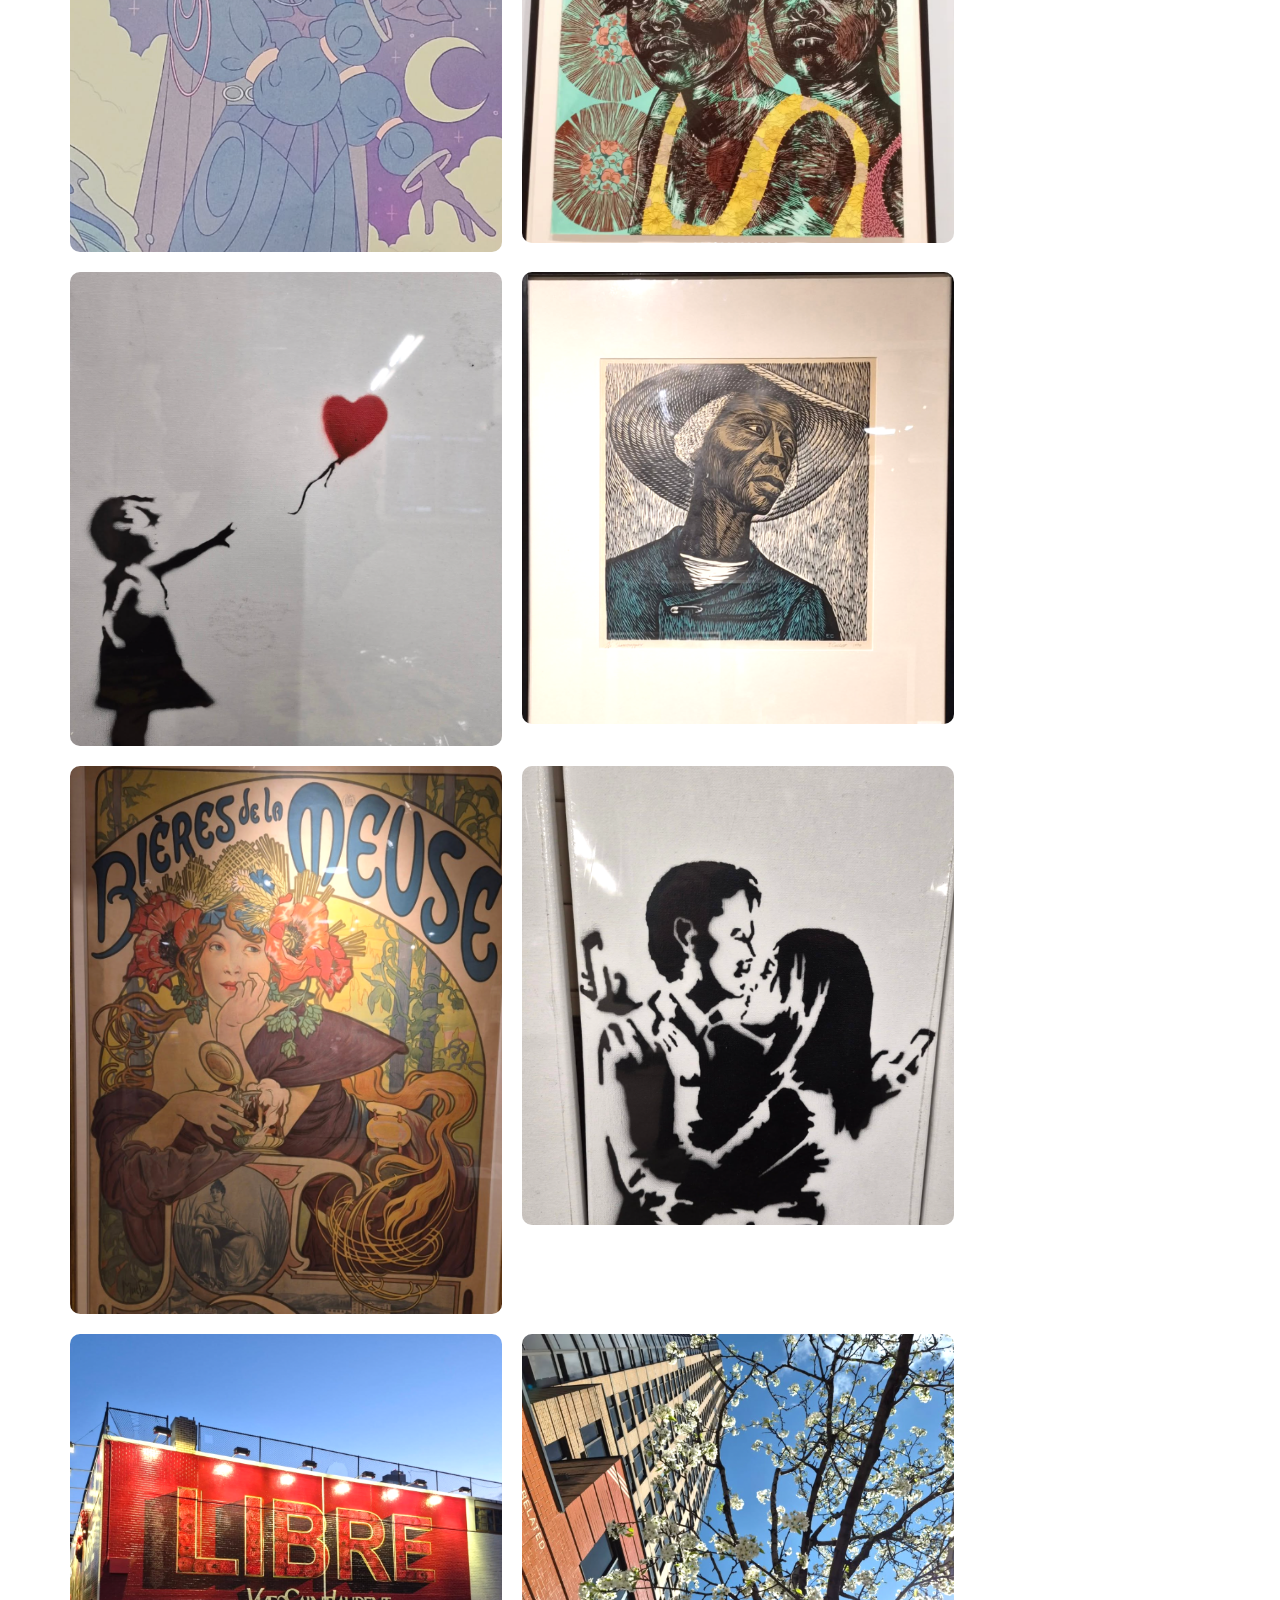
==== commit 0697d70a: "Add New York locations to Anote and Cornell Tech roles" ====
--- a/index.html
+++ b/index.html
@@ -184,10 +184,10 @@
 									<header class="major">
 										<h2>Professional Experience</h2>
 									</header>
-									<p><strong>Machine Learning Engineer Intern</strong>, Anote, Remote (08/2026 - Present)<br>- Conducted research on agentic AI, multi-agent systems, and LLM evaluation, working on paper conference submissions.</p>
-									<p><strong>AI Fellow</strong>, Anote, On-site (06/2026 - 08/2026)<br>- Conducted research on agentic AI, multi-agent systems, and LLM evaluation, developing MetaRouting benchmarks for intelligent tool and agent selection and evaluating routing strategies across performance, cost, and latency, prepared for submission to DAI and AAAI.<br>Presentation: <a href="https://www.youtube.com/watch?v=xdU-nYOZbwY">https://www.youtube.com/watch?v=xdU-nYOZbwY</a></p>
-									<p><strong>Machine Learning Engineer Intern</strong>, Anote (05/2025 - 08/2025)<br>- Developed a synthetic video generation algorithm using Python, Replicate API, researched current methods and approaches to synthetic training data generation</p>
-									<p><strong>Graduate Research Assistant</strong>, Cornell Tech, Cornell University (09/2023 - 12/2023, 09/2024 - 05/2025)<br>- Assisted at the Urban Tech Hub in research at the intersection of Urban and Computer Science. Developed Python scripts to evaluate LLM model performance and implemented topic modeling for an urban systems project.</p>
+									<p><strong>Machine Learning Engineer Intern</strong>, Anote, New York, United States, Remote (08/2026 - Present)<br>- Conducted research on agentic AI, multi-agent systems, and LLM evaluation, working on paper conference submissions.</p>
+									<p><strong>AI Fellow</strong>, Anote, New York, United States, On-site (06/2026 - 08/2026)<br>- Conducted research on agentic AI, multi-agent systems, and LLM evaluation, developing MetaRouting benchmarks for intelligent tool and agent selection and evaluating routing strategies across performance, cost, and latency, prepared for submission to DAI and AAAI.<br>Presentation: <a href="https://www.youtube.com/watch?v=xdU-nYOZbwY">https://www.youtube.com/watch?v=xdU-nYOZbwY</a></p>
+									<p><strong>Machine Learning Engineer Intern</strong>, Anote, New York, United States (05/2025 - 08/2025)<br>- Developed a synthetic video generation algorithm using Python, Replicate API, researched current methods and approaches to synthetic training data generation</p>
+									<p><strong>Graduate Research Assistant</strong>, Cornell Tech, Cornell University, New York, United States (09/2023 - 12/2023, 09/2024 - 05/2025)<br>- Assisted at the Urban Tech Hub in research at the intersection of Urban and Computer Science. Developed Python scripts to evaluate LLM model performance and implemented topic modeling for an urban systems project.</p>
 									<p><strong>Software Development Engineer</strong>, Amazon, Dublin, Ireland (06/2022 - 02/2023)<br>- Created and deployed a Java package to validate missing production environments for crucial data pipelines to reduce the number of related tickets by 35%.
 										<br/>- Deployed MemDS service to three new commercial regions, interacting with stakeholders across the USA and India offices, resolving tickets, making and verifying code changes</p>
 									<p><strong>Software Engineering Intern</strong>, QBS System Limited, Hong Kong (07/2021 - 10/2021)<br>- Developed a web-based code editor for an educational kid’s game, adding syntax highlighting and code compiling features.</p>
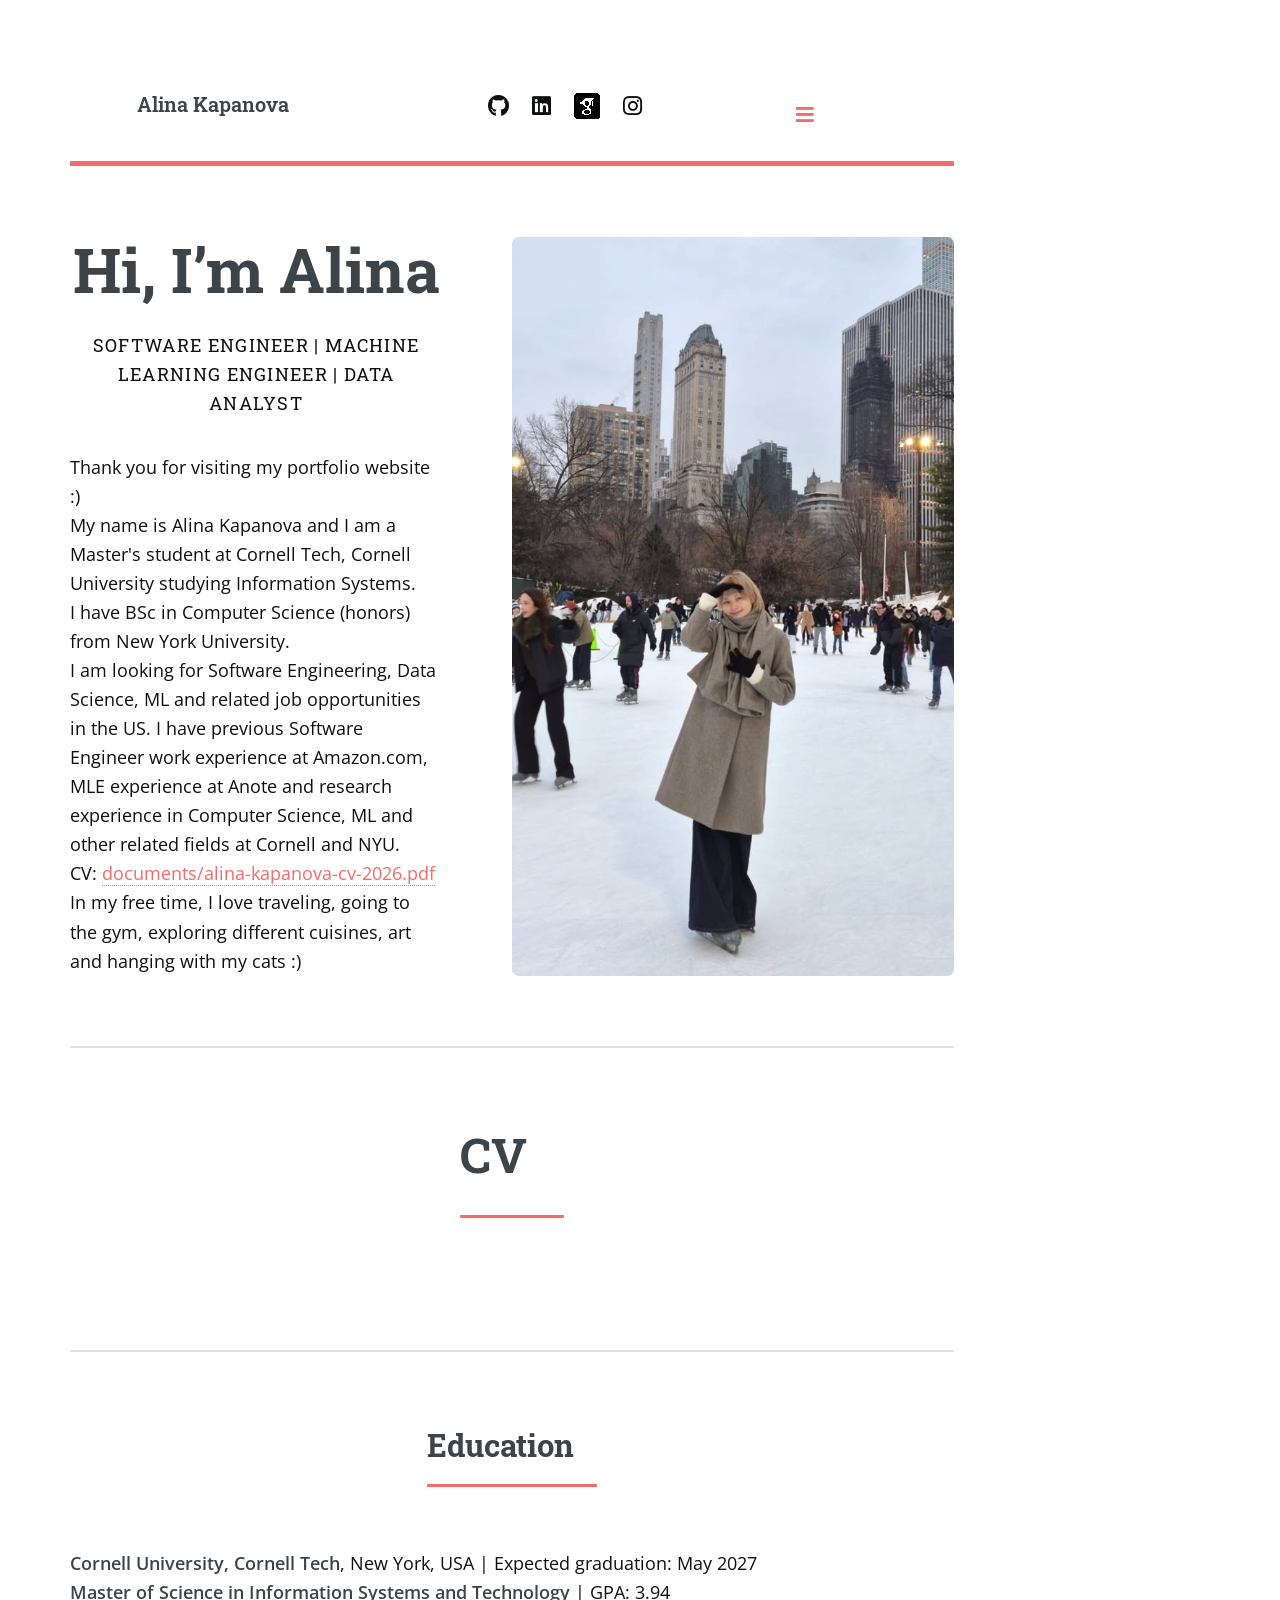
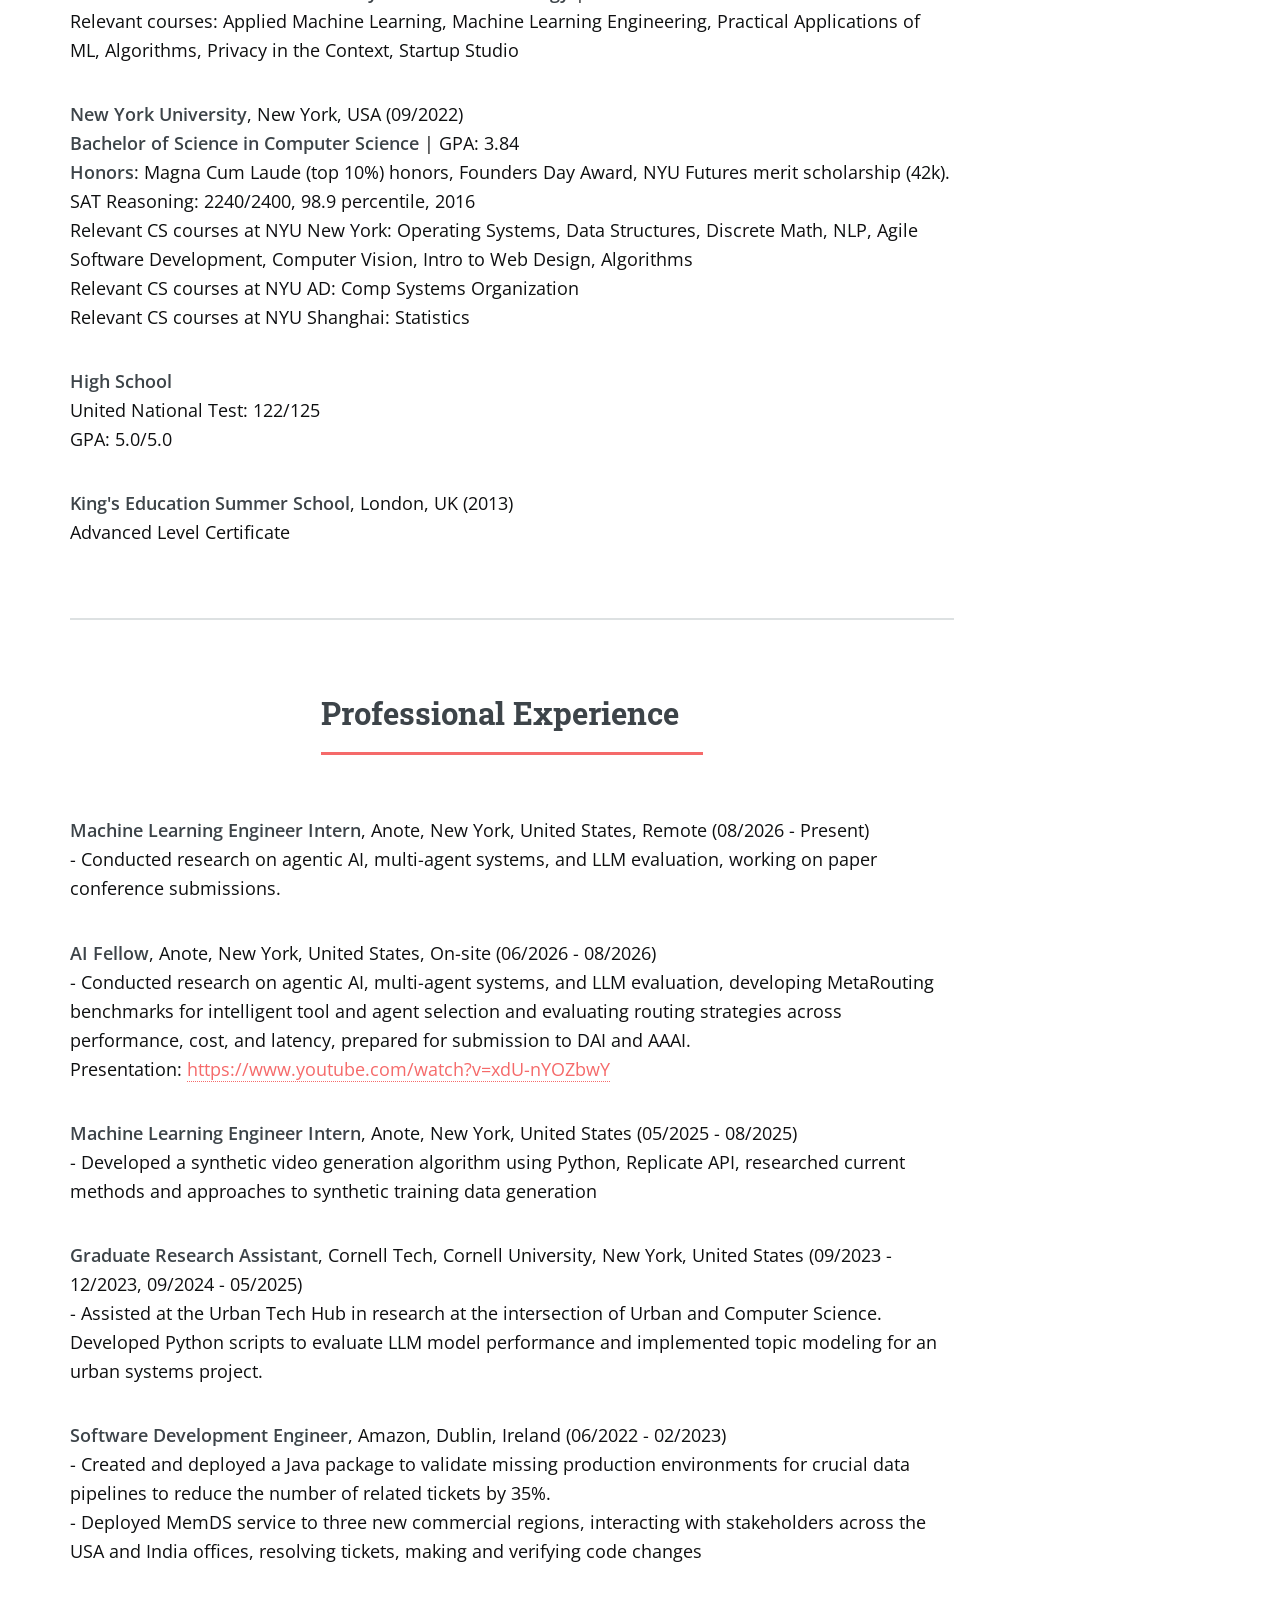
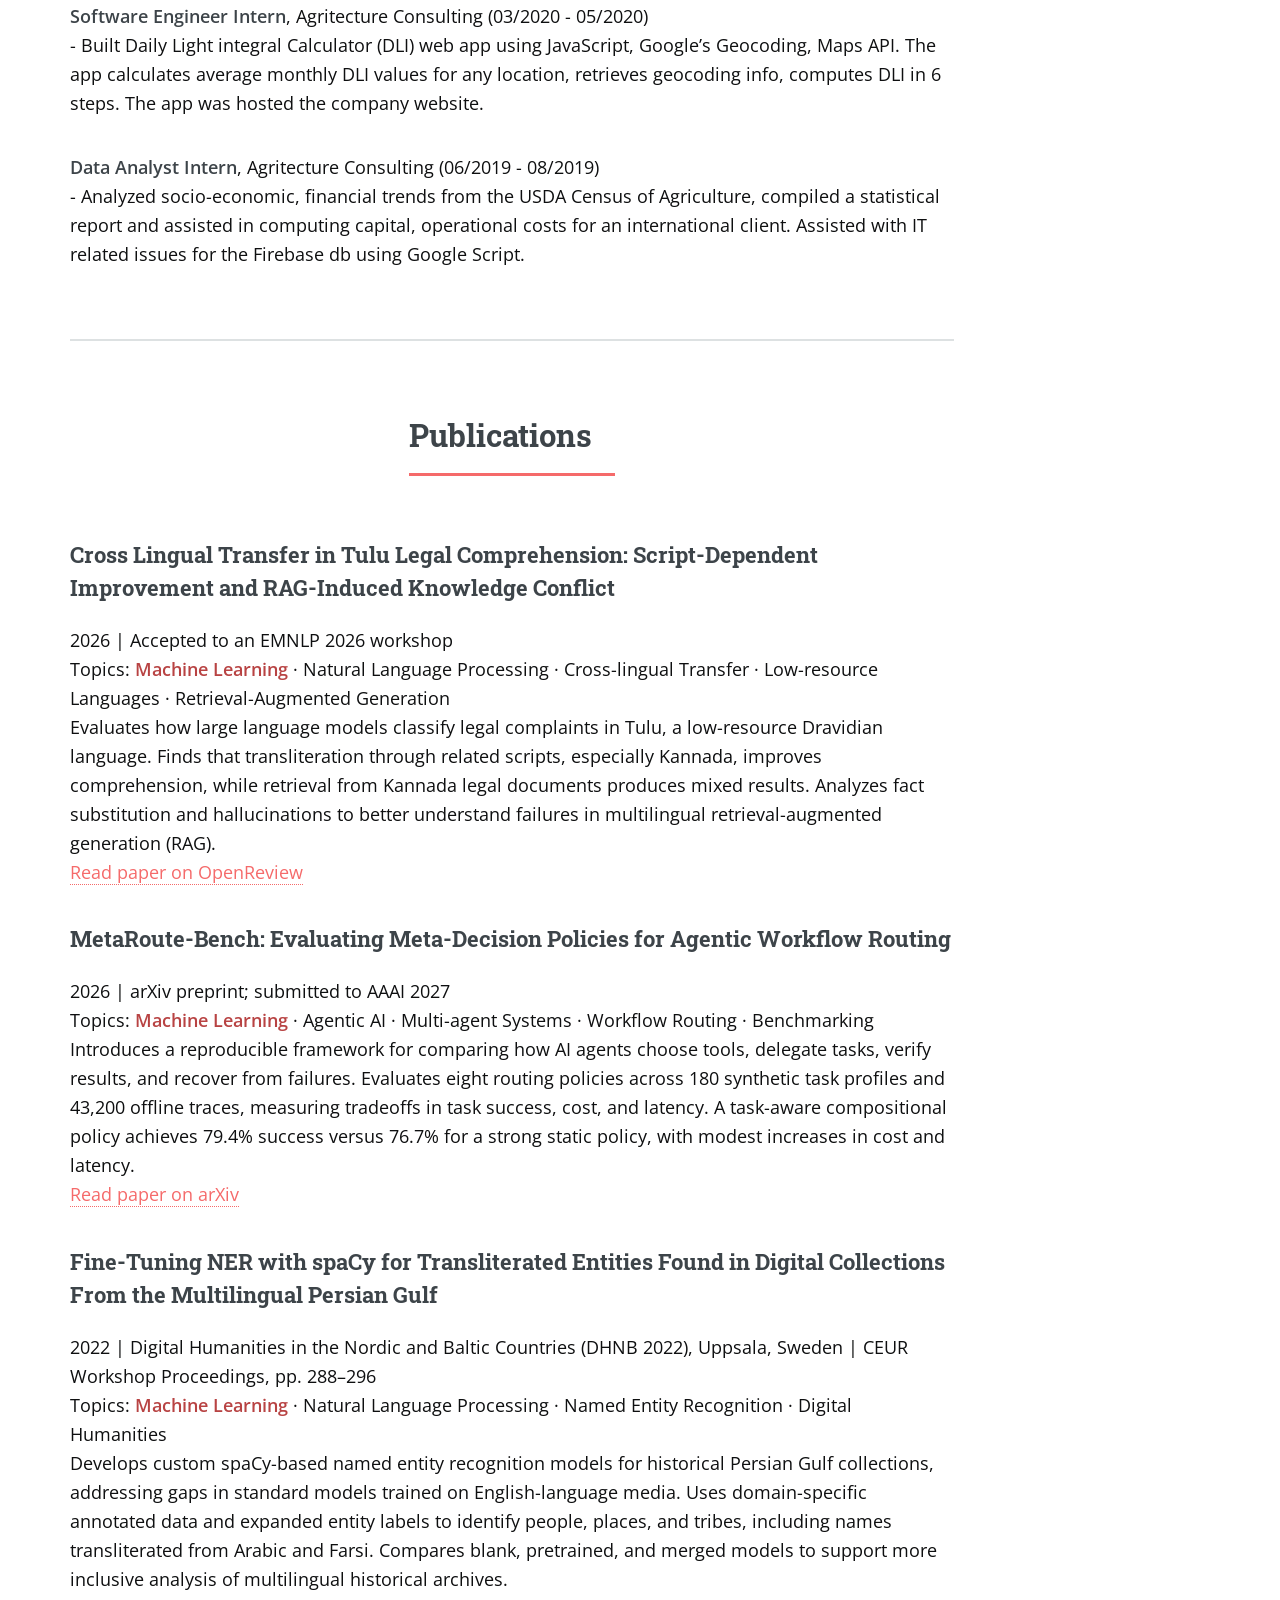
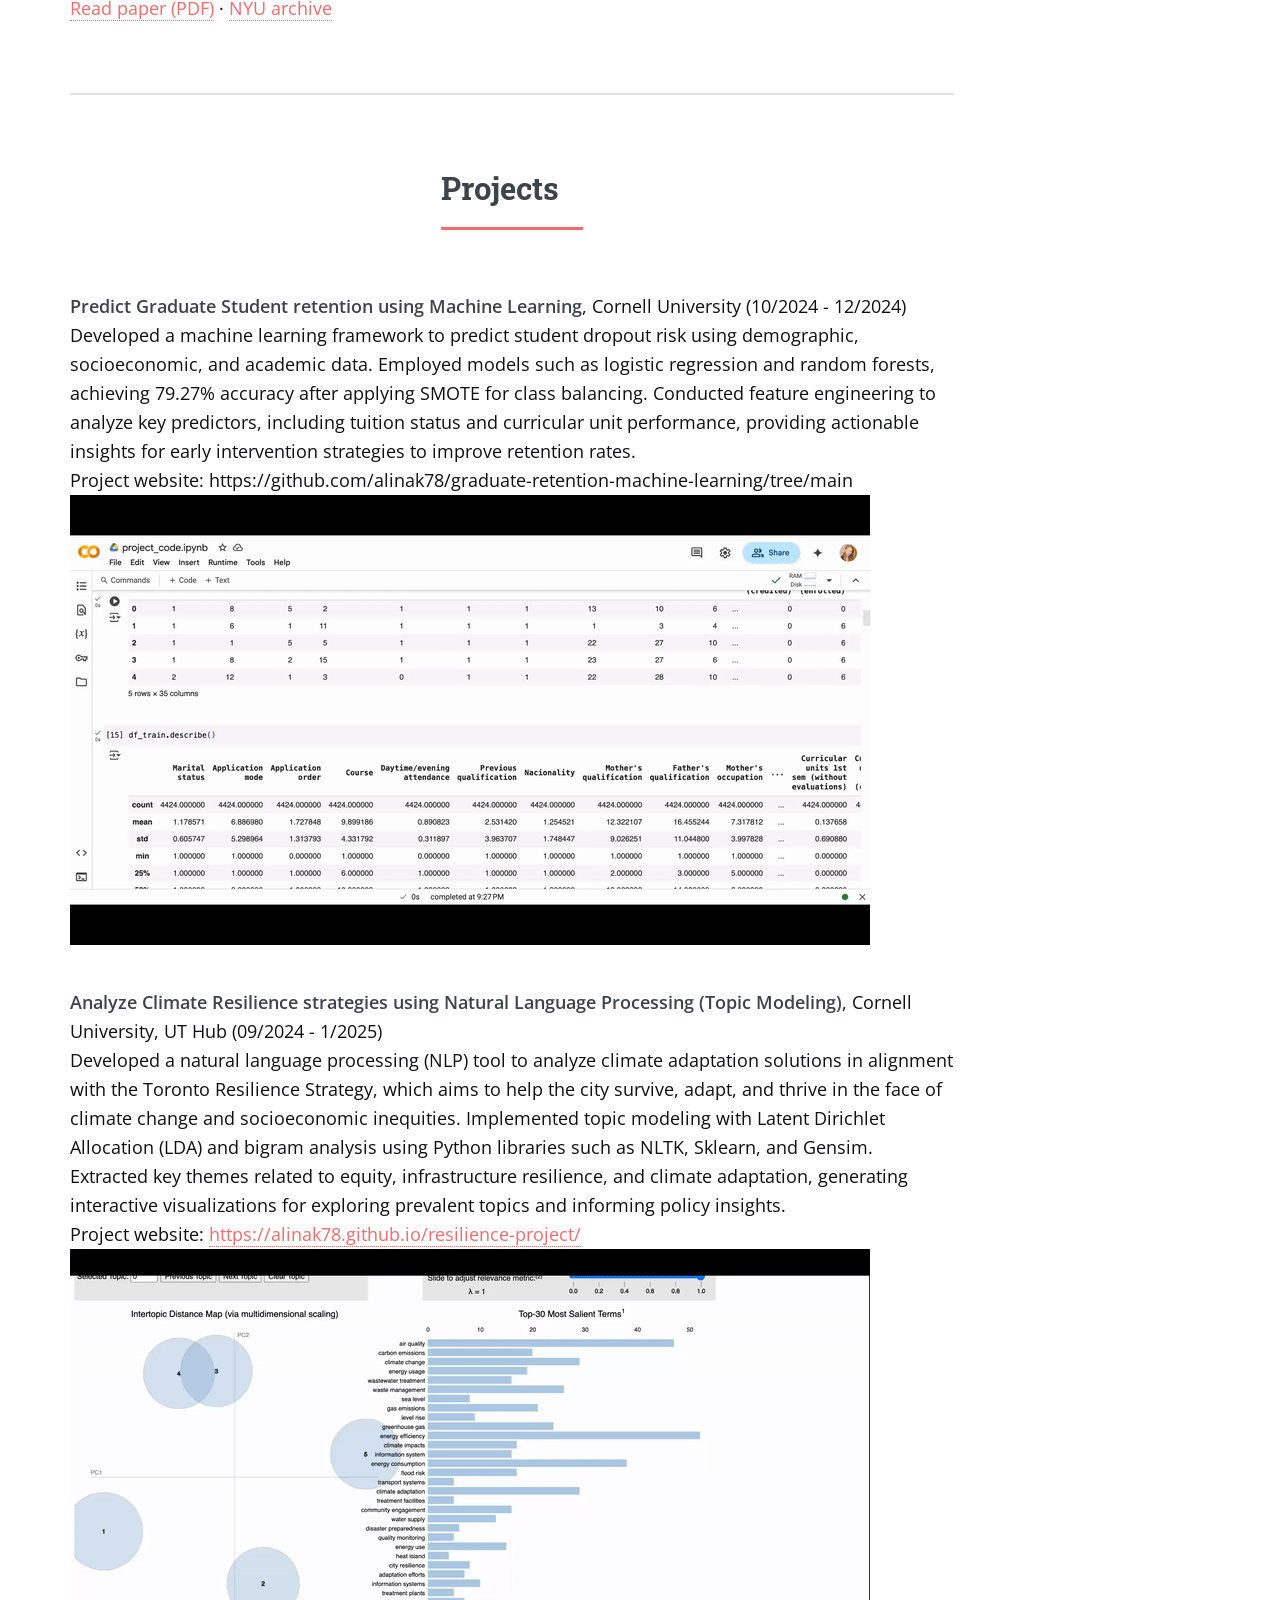
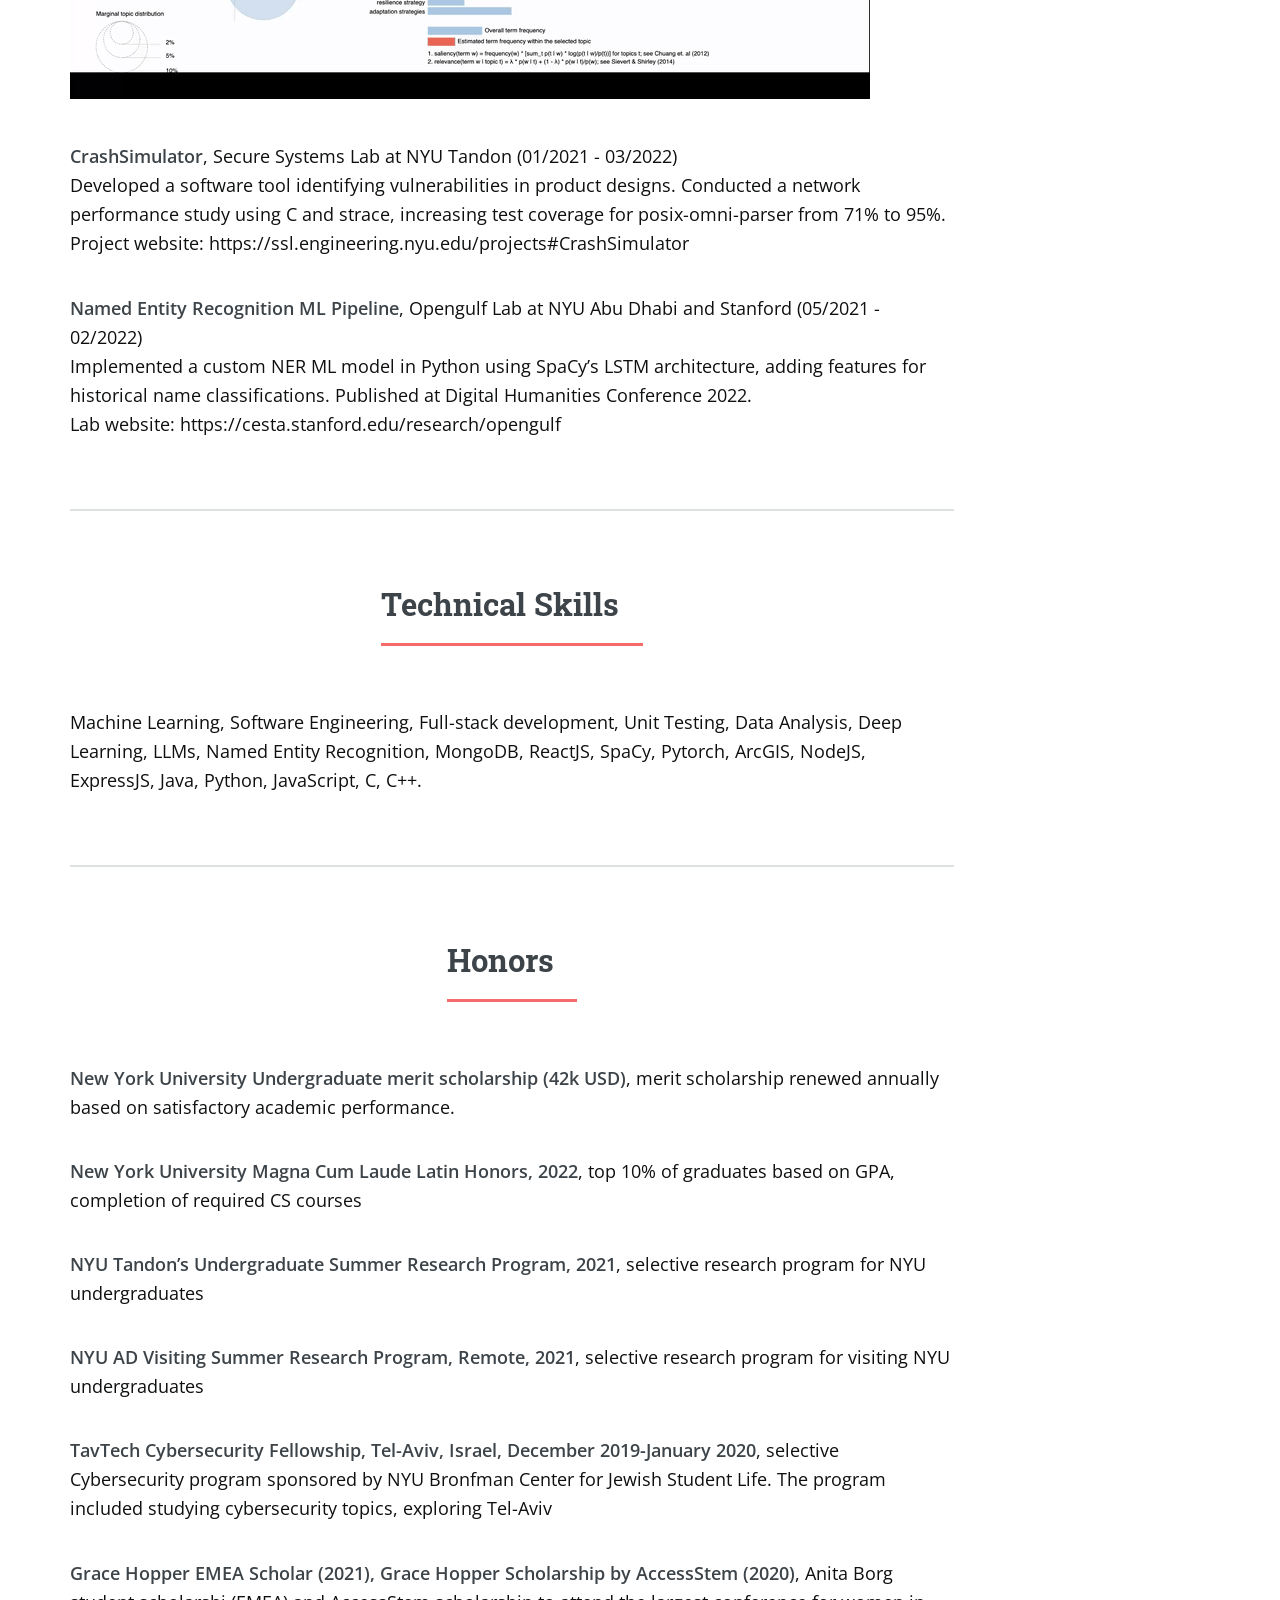
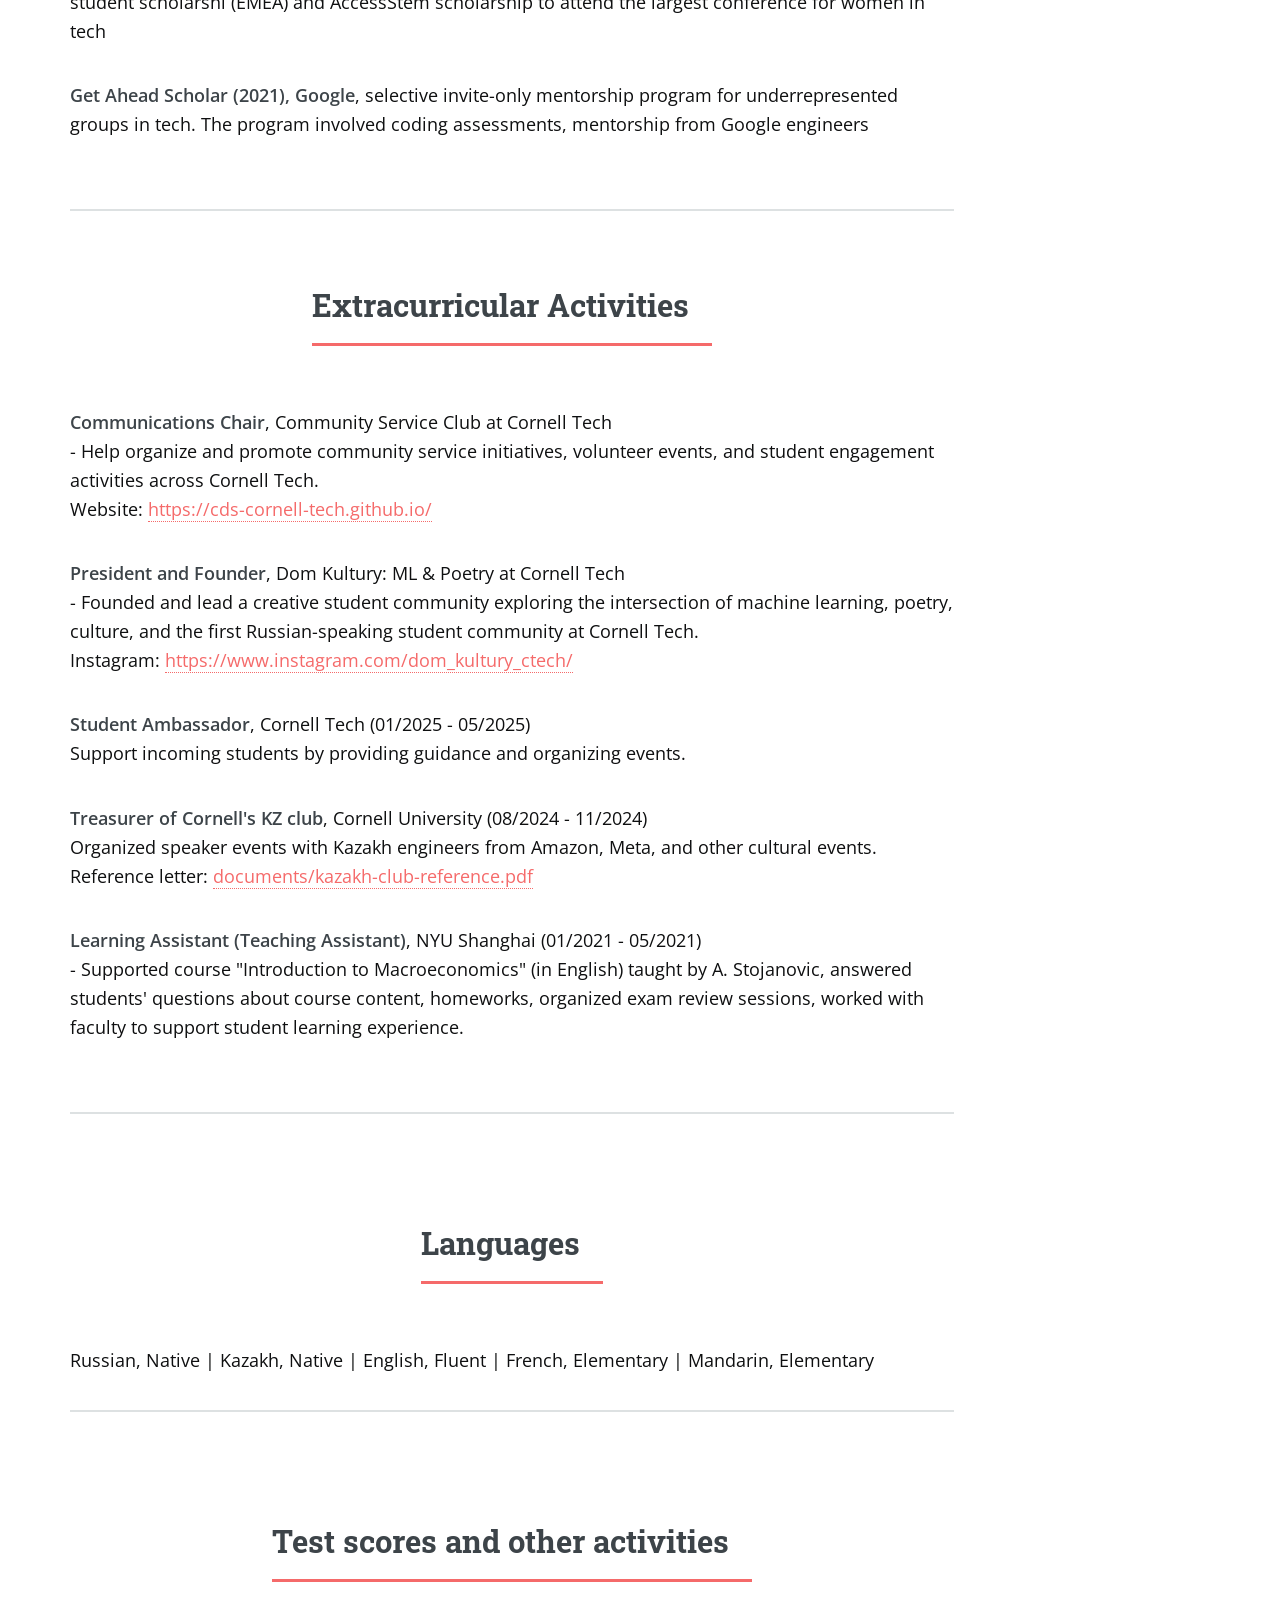
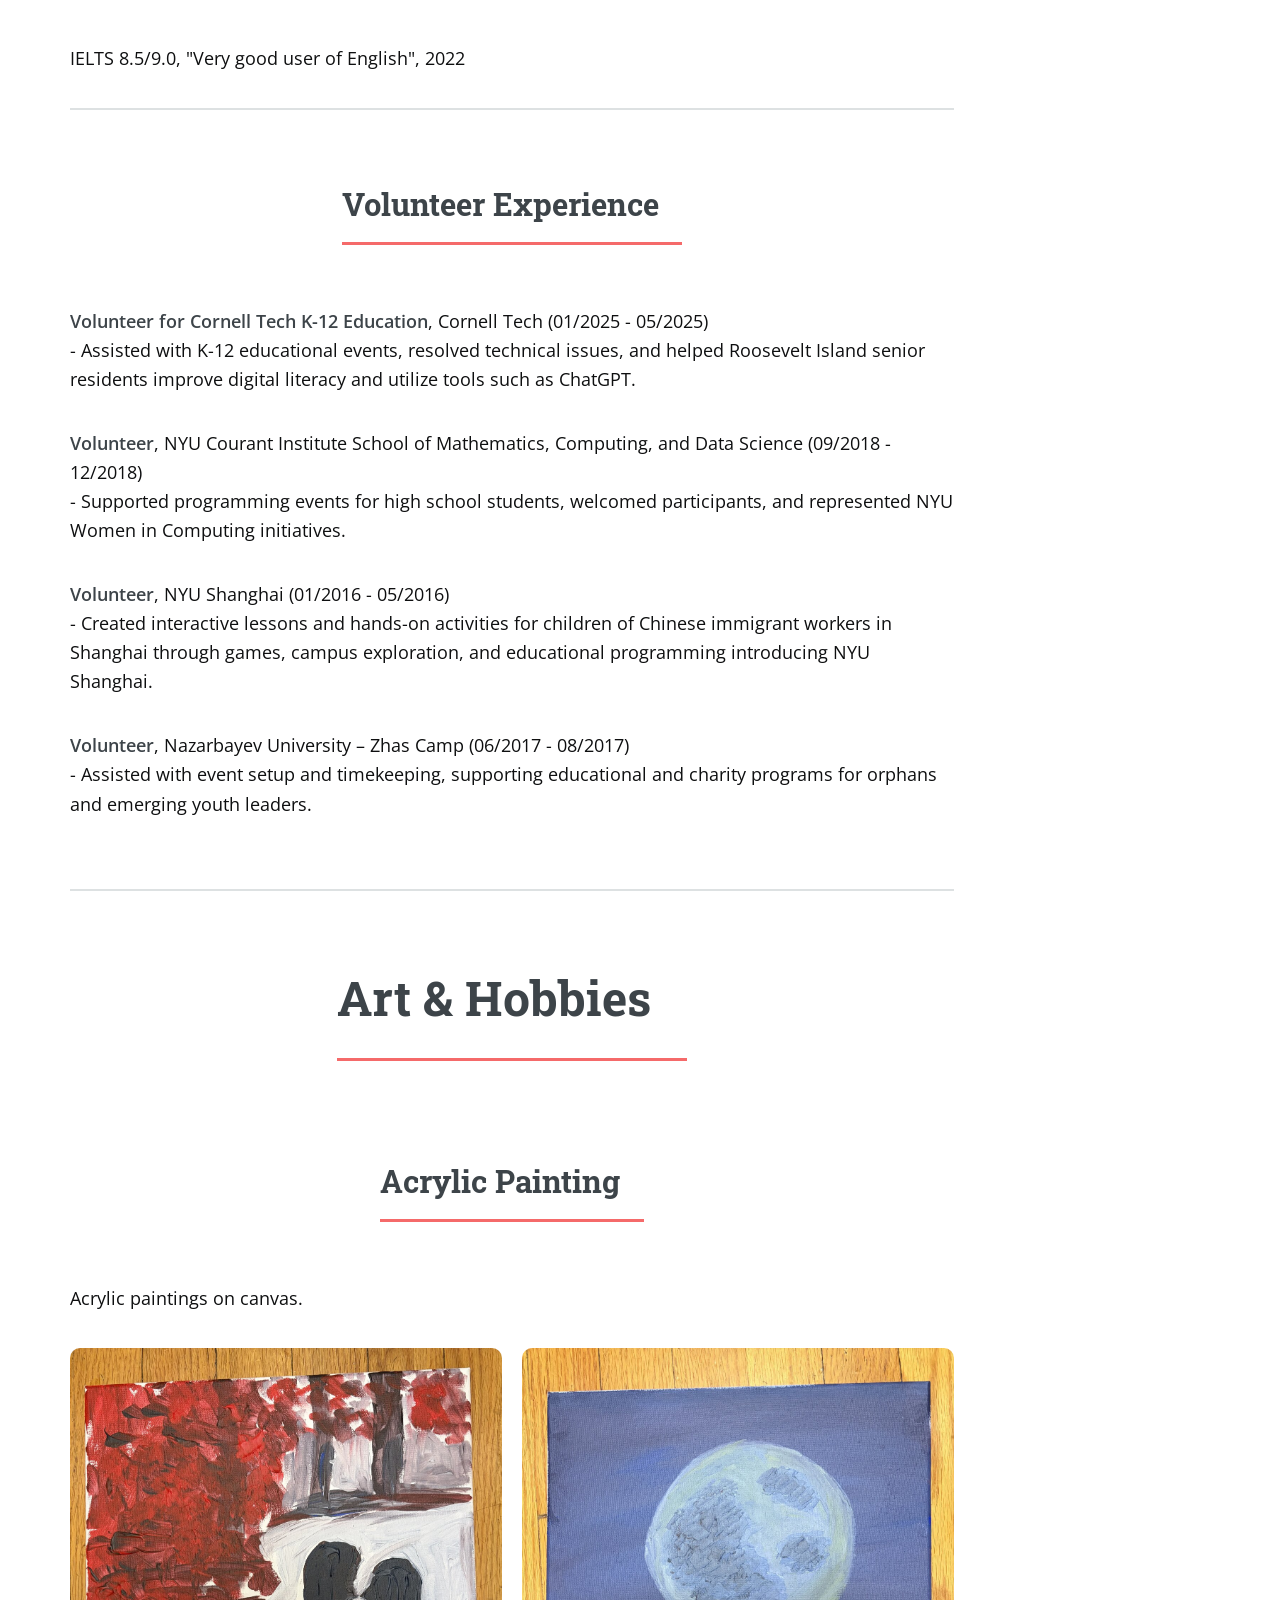
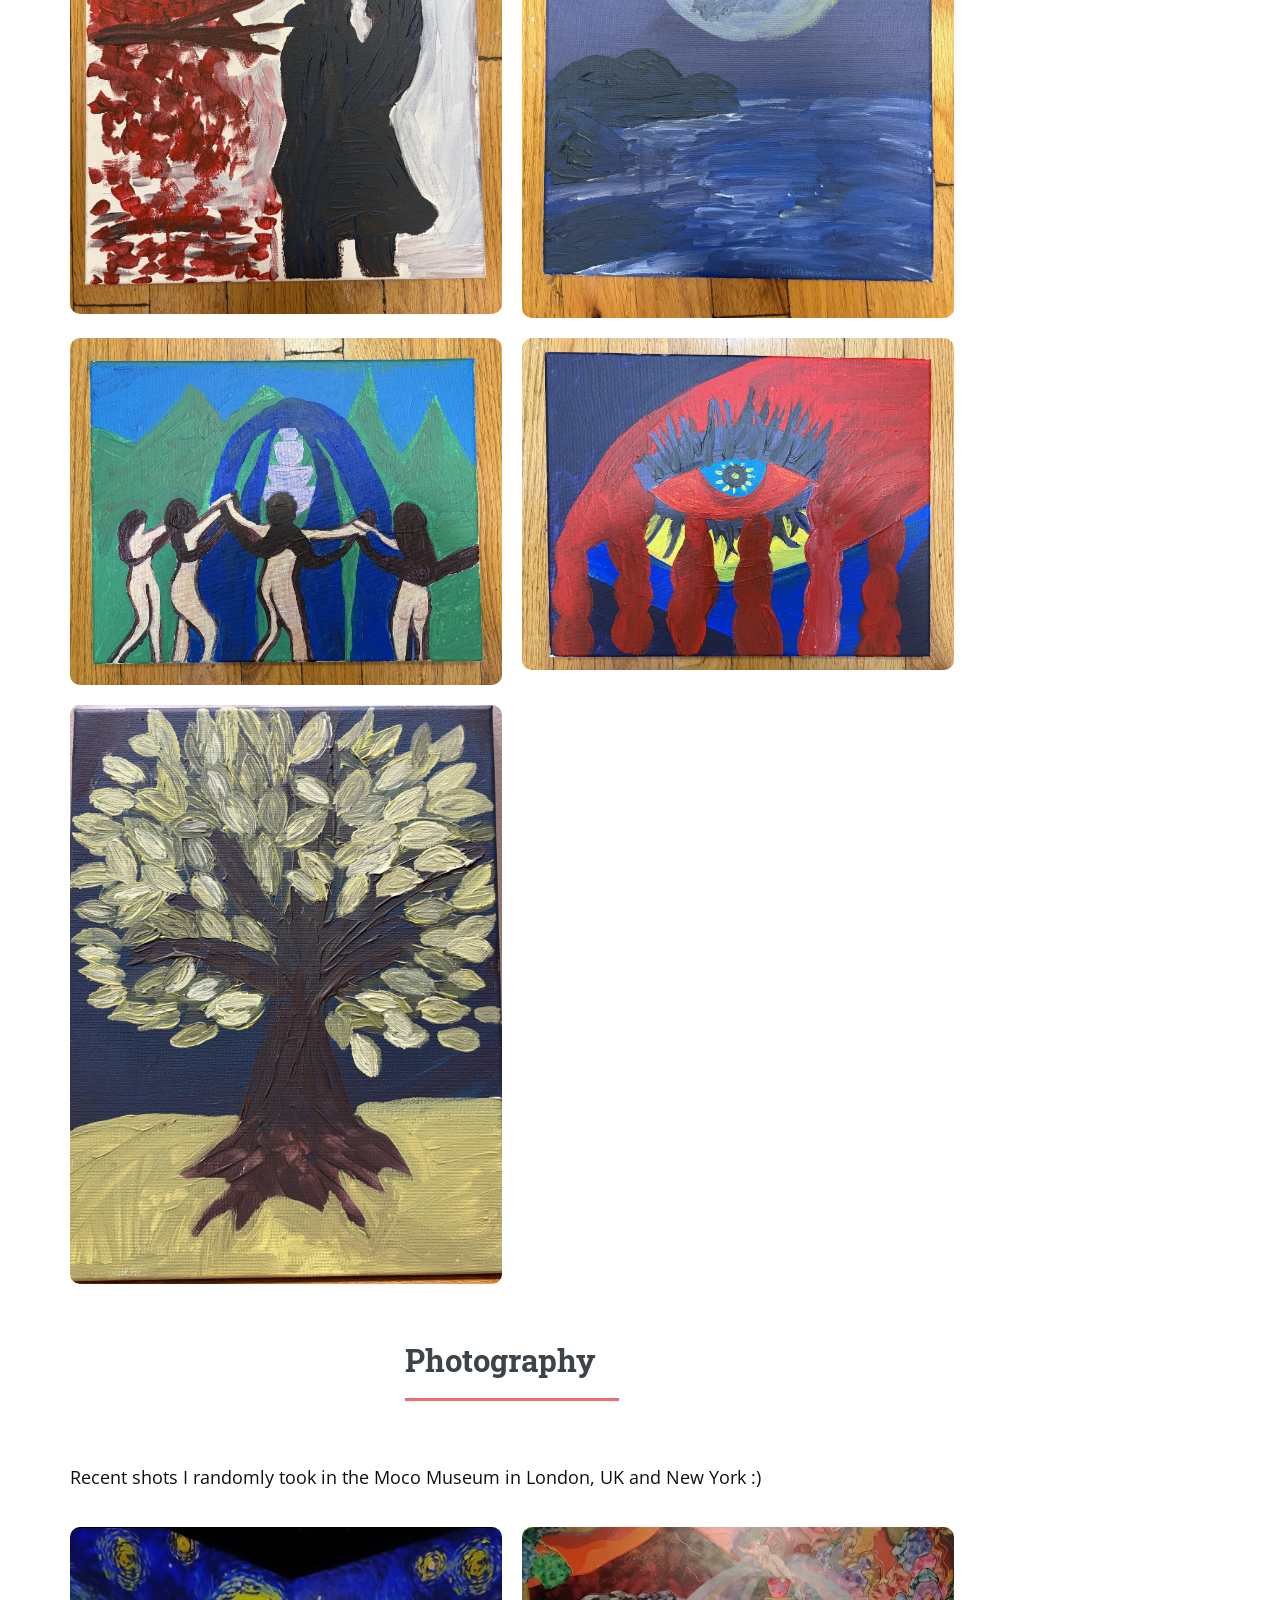
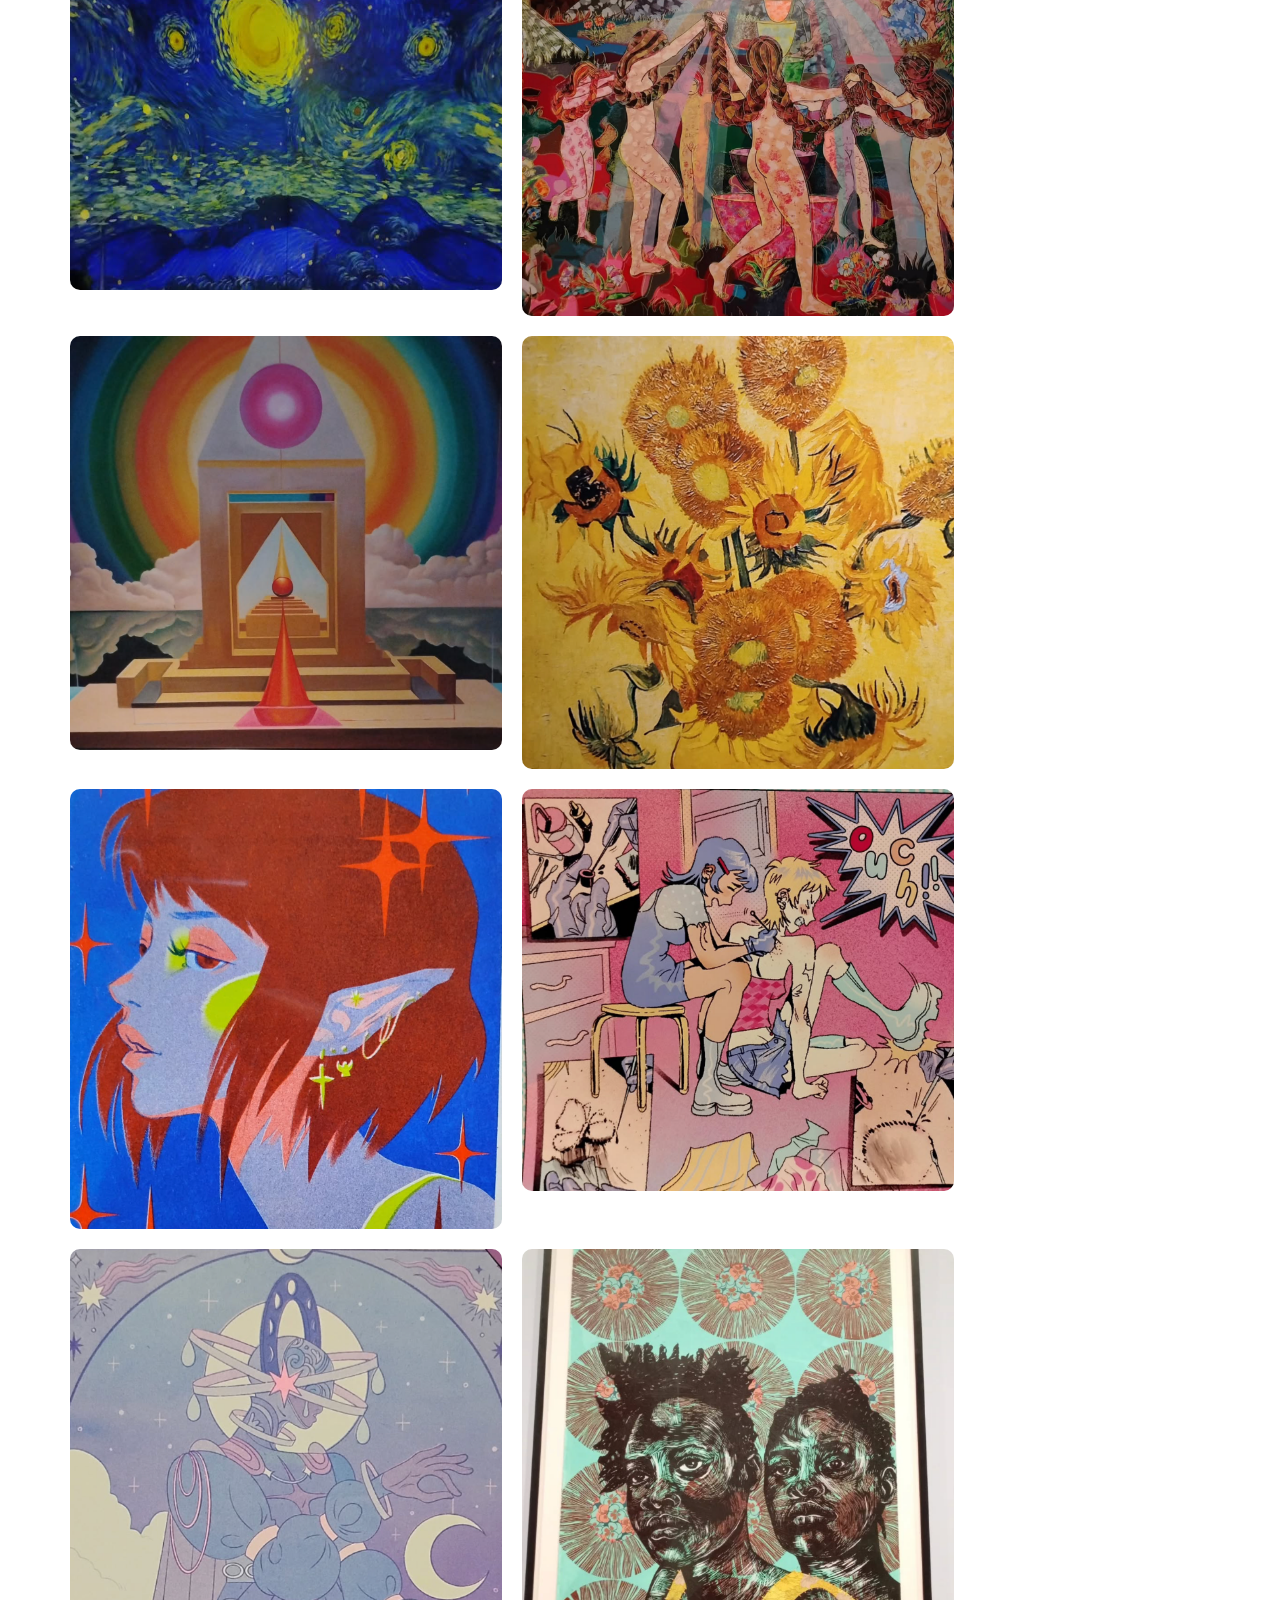
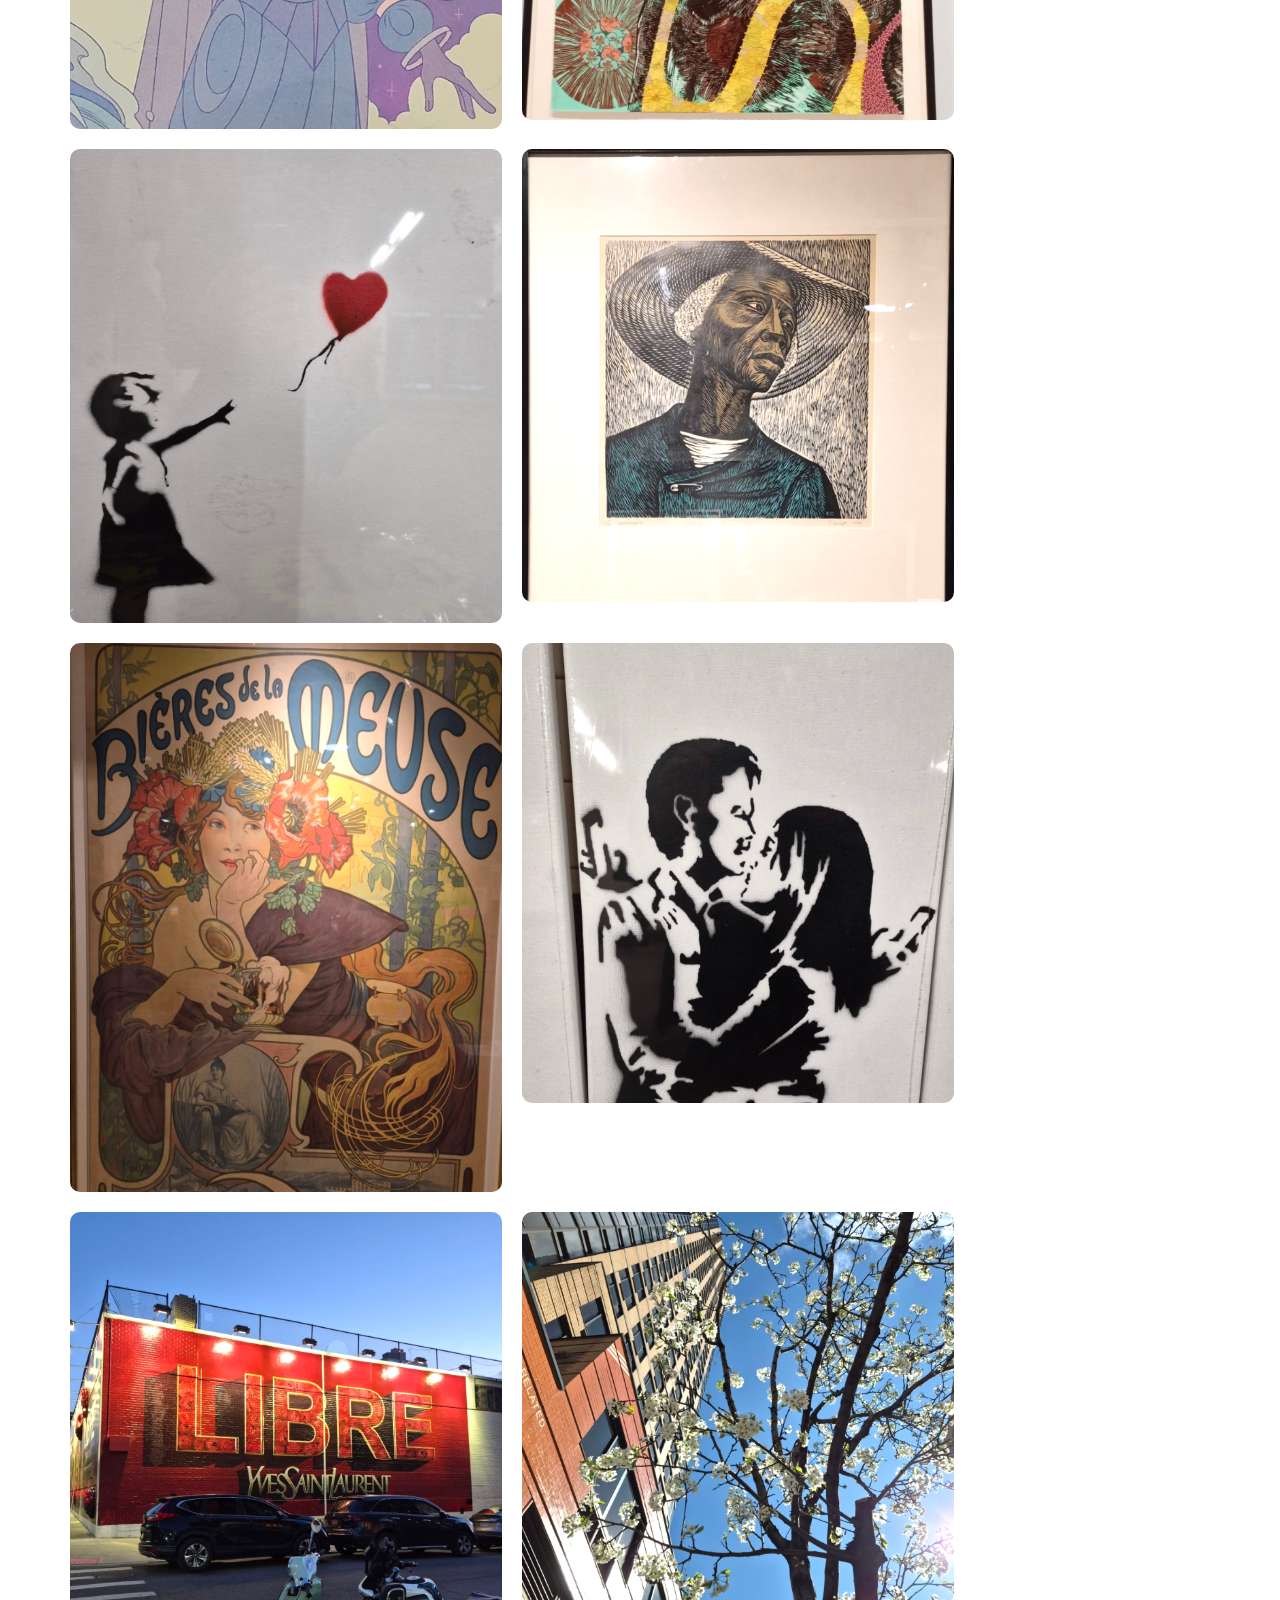
==== commit db1102aa: "Remove QBS internship from professional experience" ====
--- a/index.html
+++ b/index.html
@@ -190,7 +190,6 @@
 									<p><strong>Graduate Research Assistant</strong>, Cornell Tech, Cornell University, New York, United States (09/2023 - 12/2023, 09/2024 - 05/2025)<br>- Assisted at the Urban Tech Hub in research at the intersection of Urban and Computer Science. Developed Python scripts to evaluate LLM model performance and implemented topic modeling for an urban systems project.</p>
 									<p><strong>Software Development Engineer</strong>, Amazon, Dublin, Ireland (06/2022 - 02/2023)<br>- Created and deployed a Java package to validate missing production environments for crucial data pipelines to reduce the number of related tickets by 35%.
 										<br/>- Deployed MemDS service to three new commercial regions, interacting with stakeholders across the USA and India offices, resolving tickets, making and verifying code changes</p>
-									<p><strong>Software Engineering Intern</strong>, QBS System Limited, Hong Kong (07/2021 - 10/2021)<br>- Developed a web-based code editor for an educational kid’s game, adding syntax highlighting and code compiling features.</p>
 									<p><strong>Software Engineer Intern</strong>, Agritecture Consulting (03/2020 - 05/2020)<br>- Built Daily Light integral Calculator (DLI) web app using JavaScript, Google’s Geocoding, Maps API. The app calculates average monthly DLI values for any location, retrieves geocoding info, computes DLI in 6 steps. The app was hosted  the company website.
 									</p>
 									<p><strong>Data Analyst Intern</strong>, Agritecture Consulting (06/2019 - 08/2019)<br>- Analyzed socio-economic, financial trends from the USDA Census of Agriculture, compiled a statistical report and assisted in computing capital, operational costs for an international client. Assisted with IT related issues for the Firebase db using Google Script.</p>
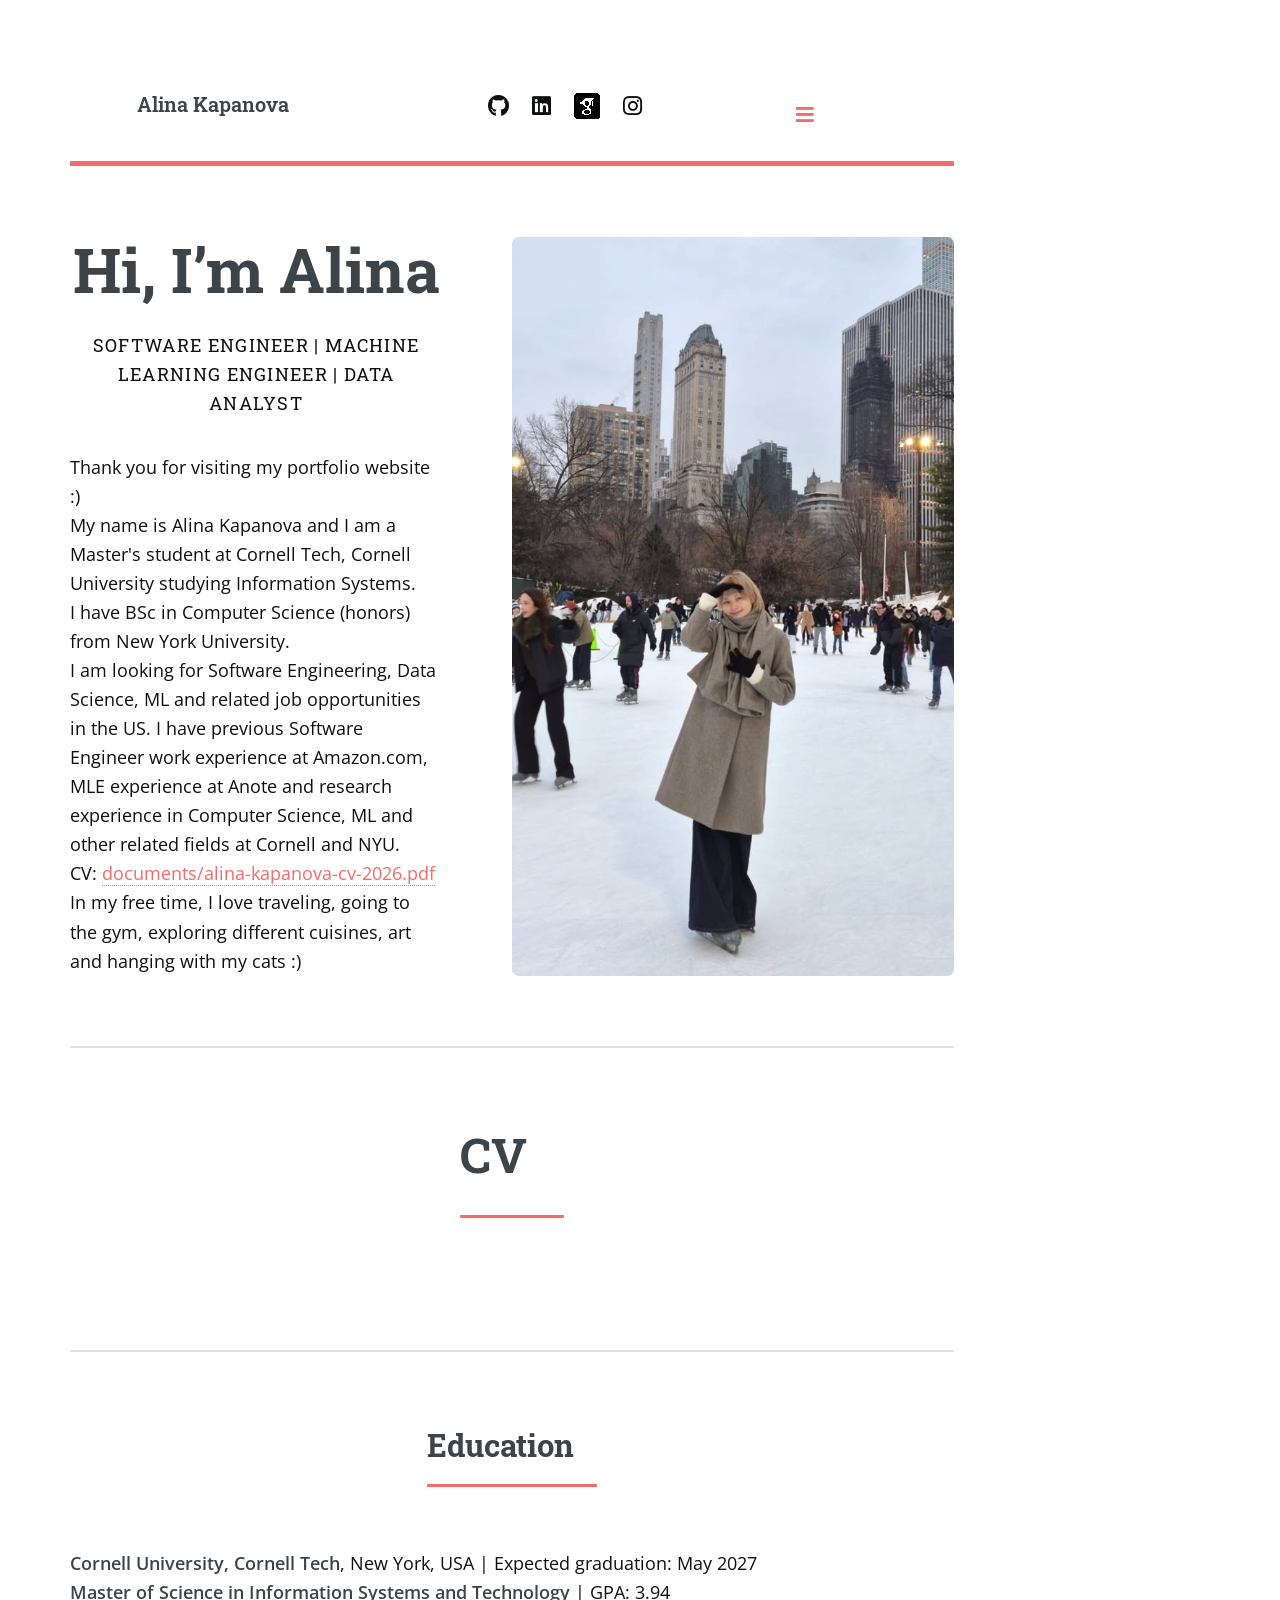
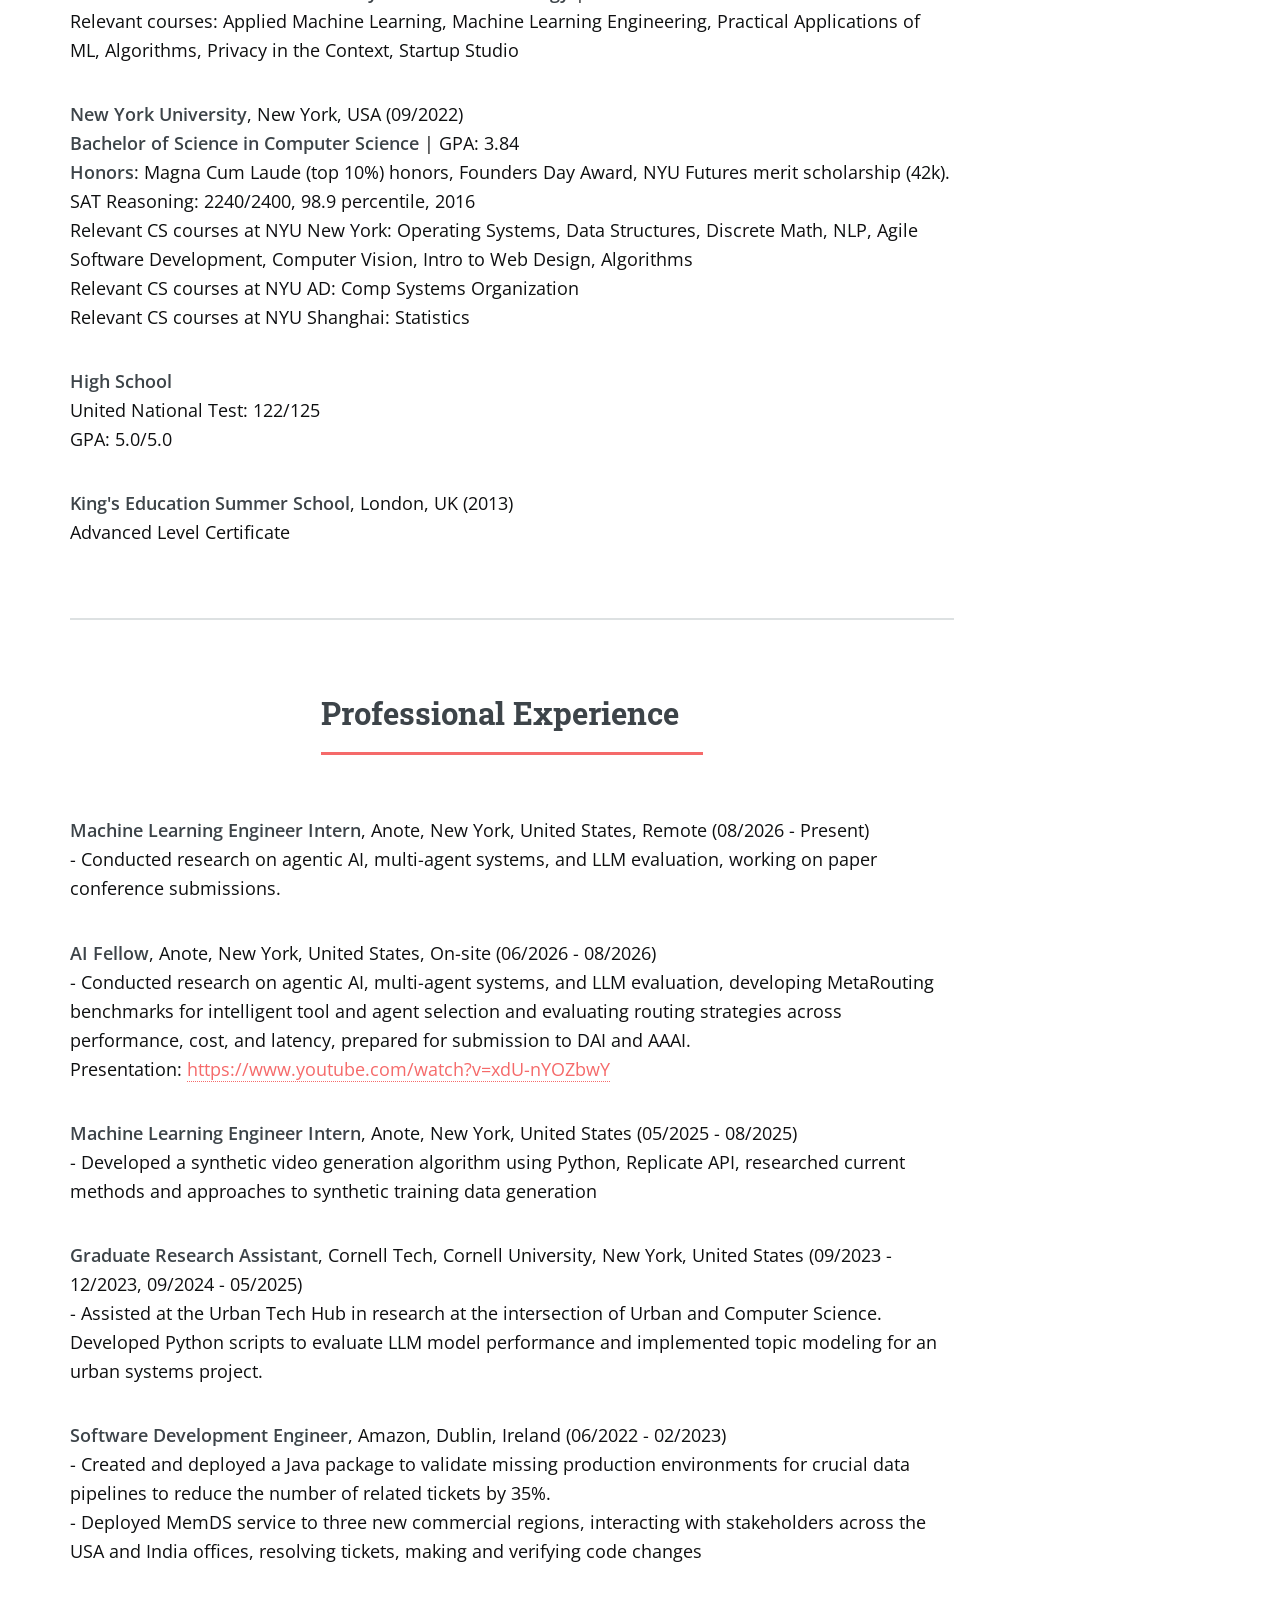
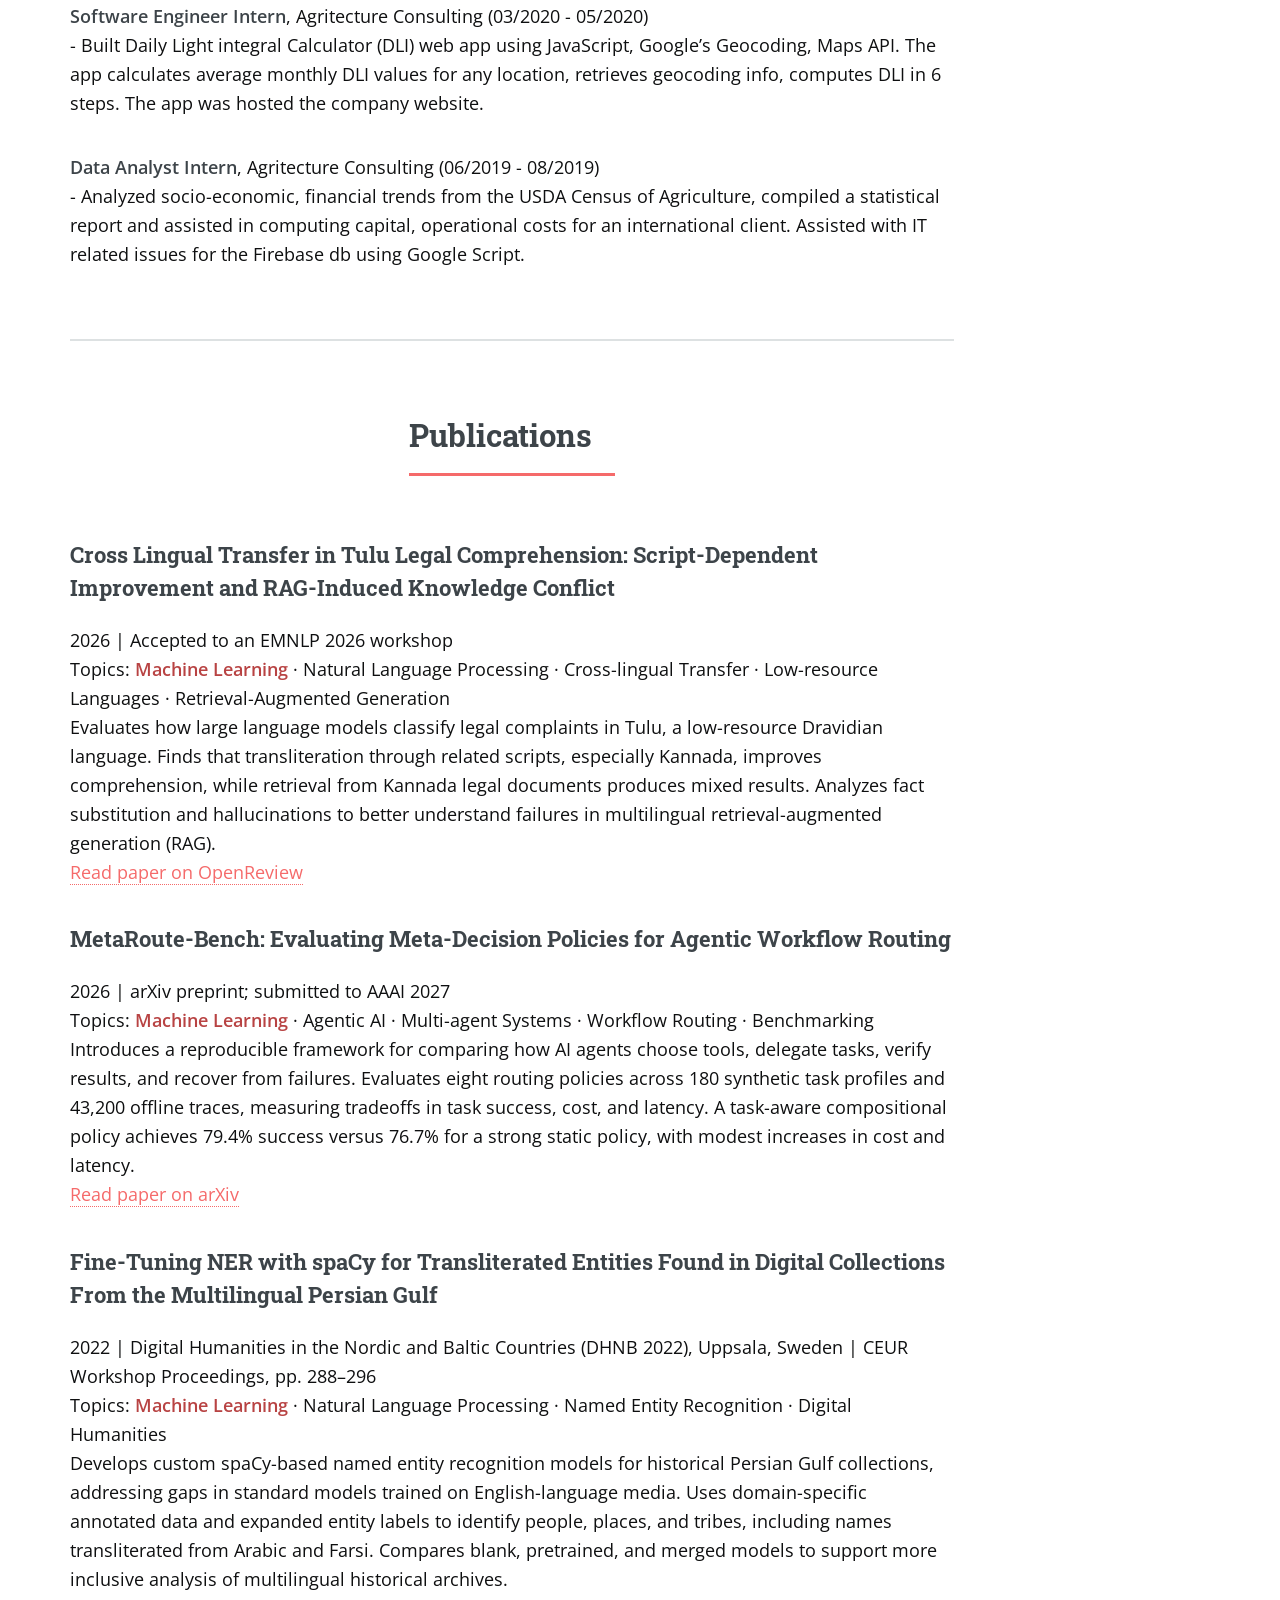
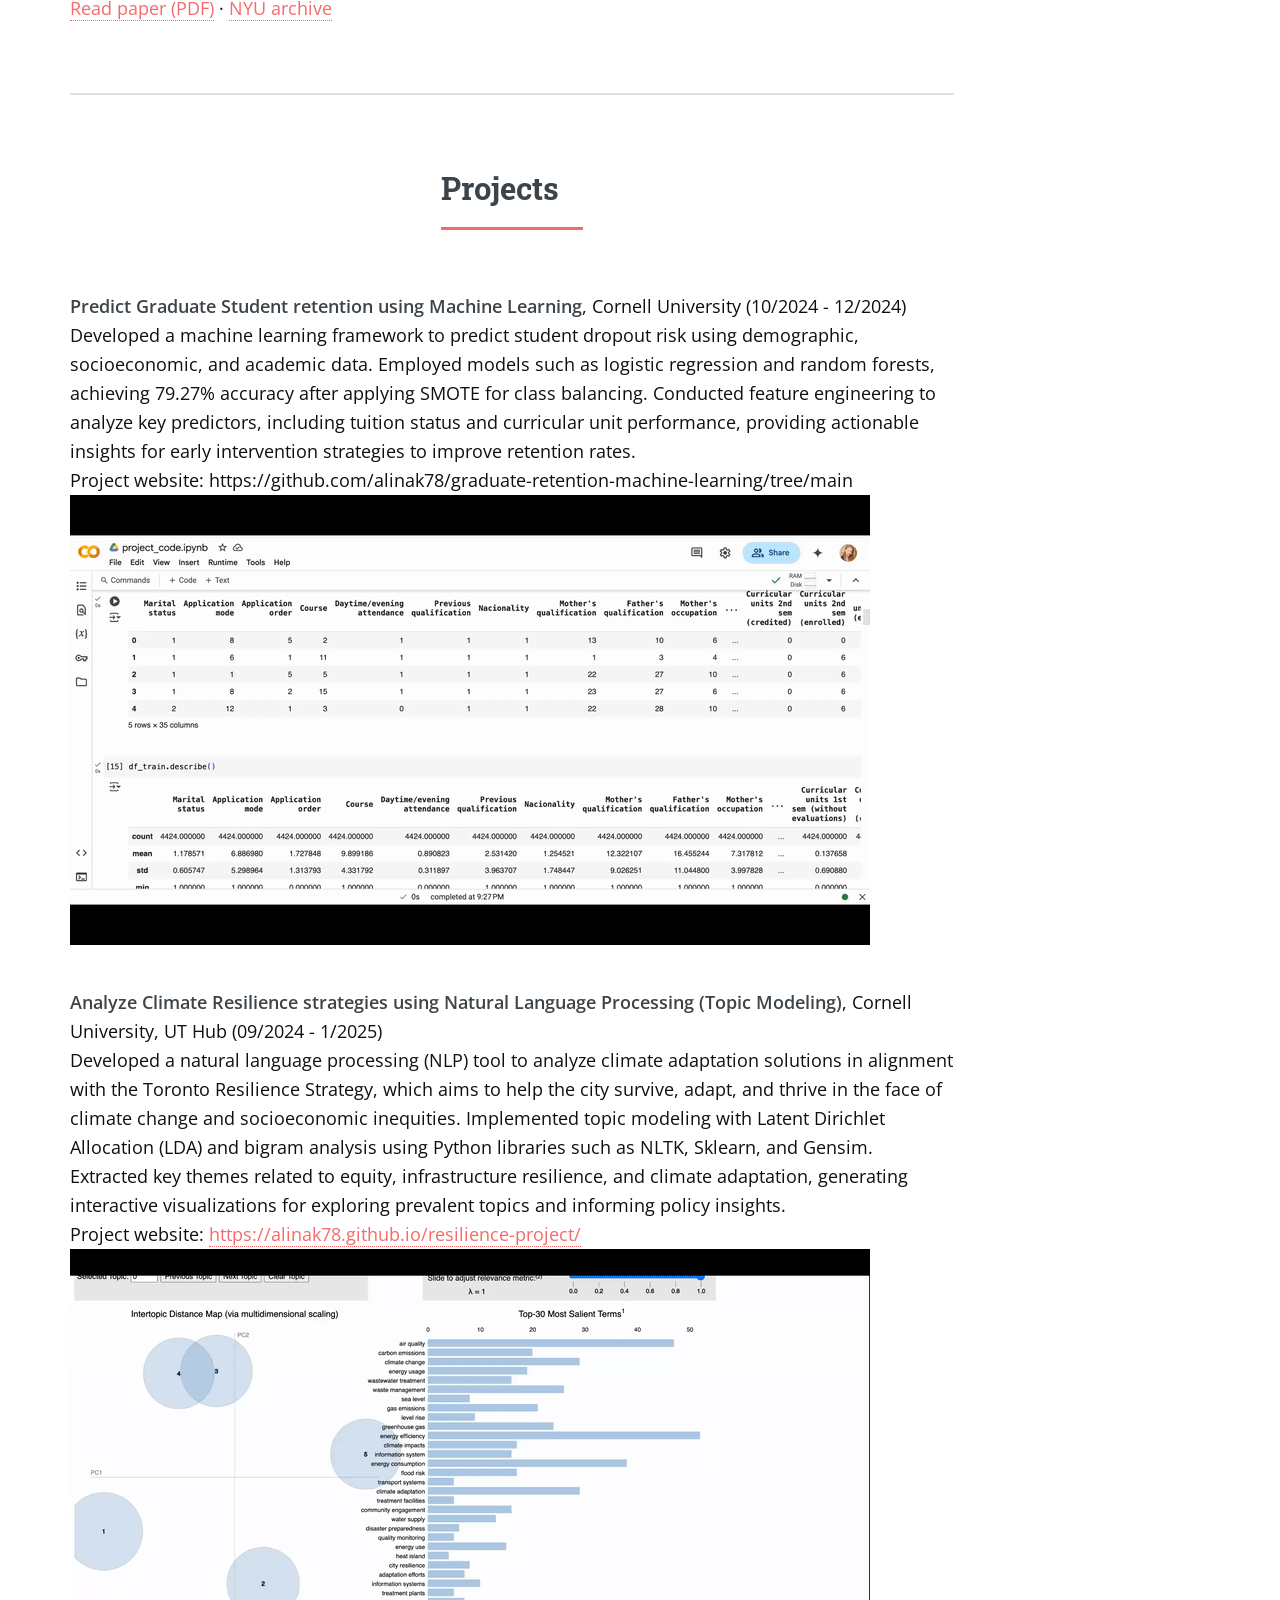
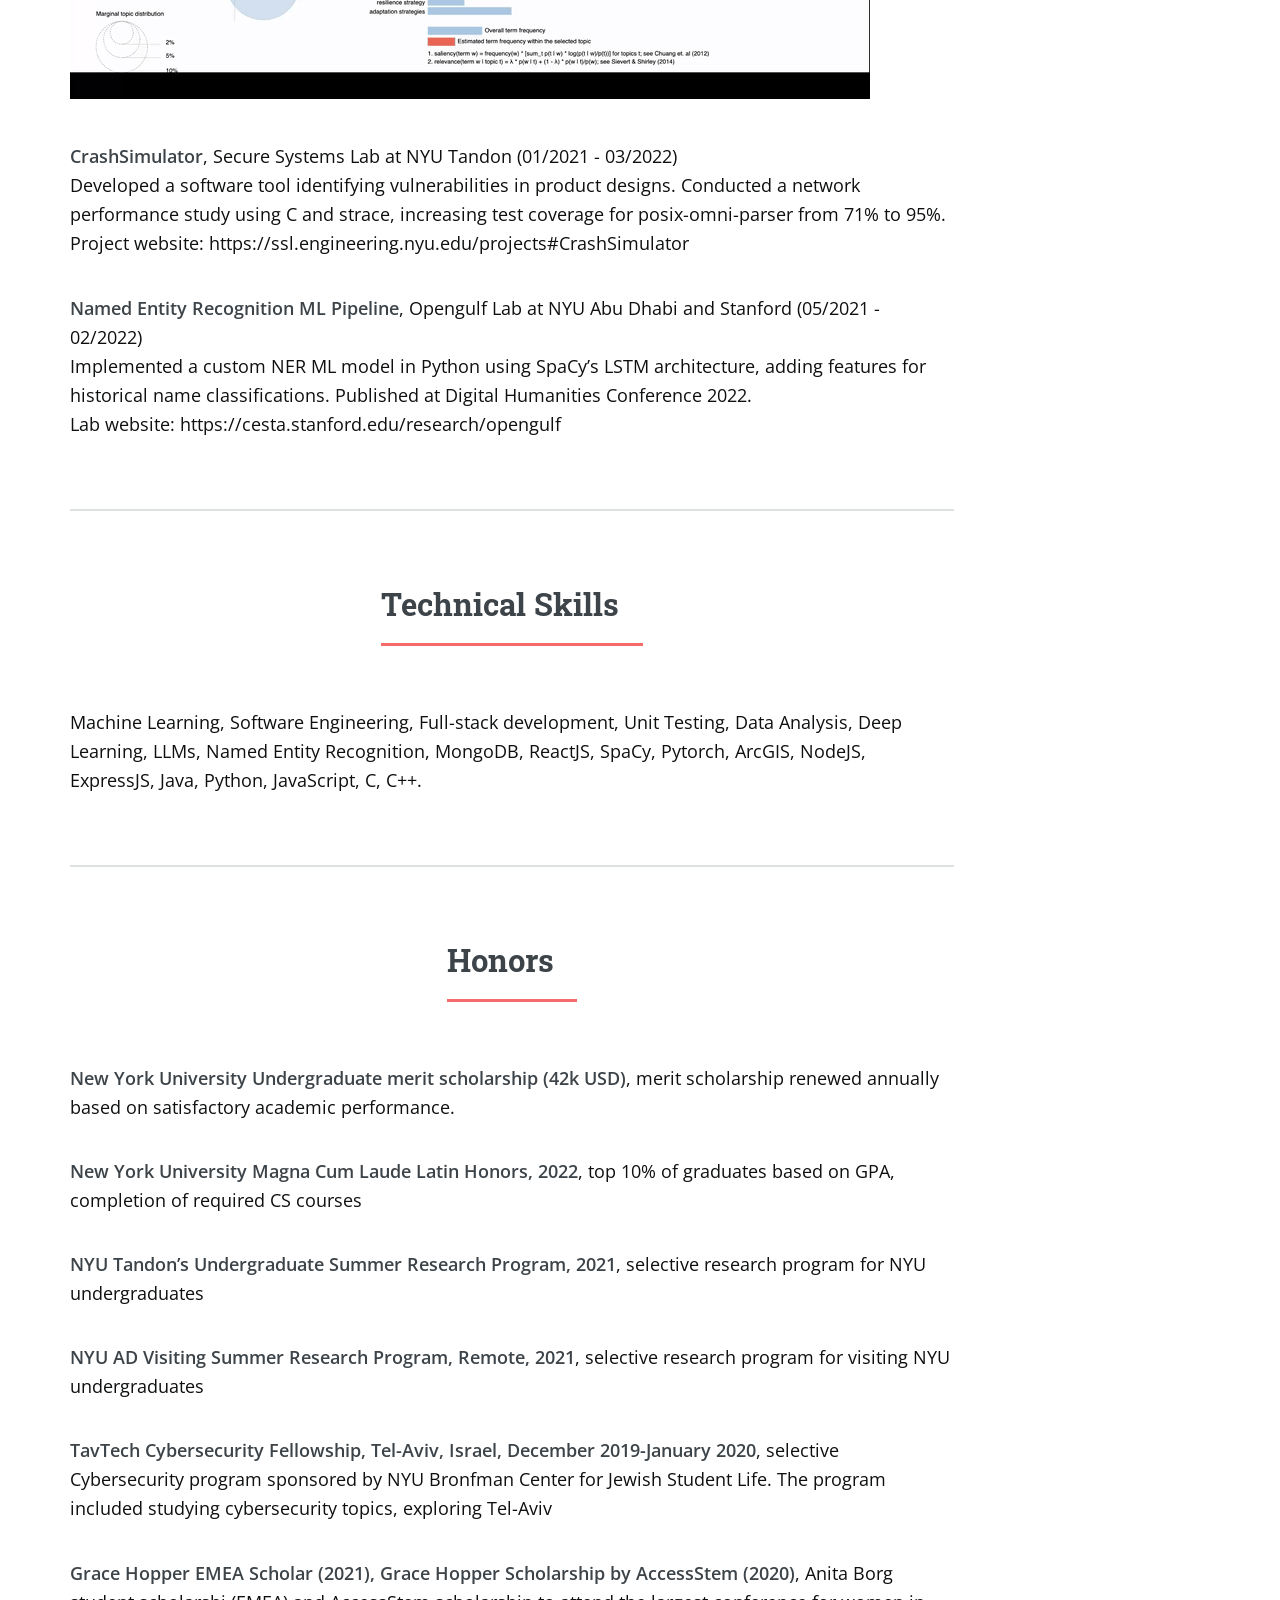
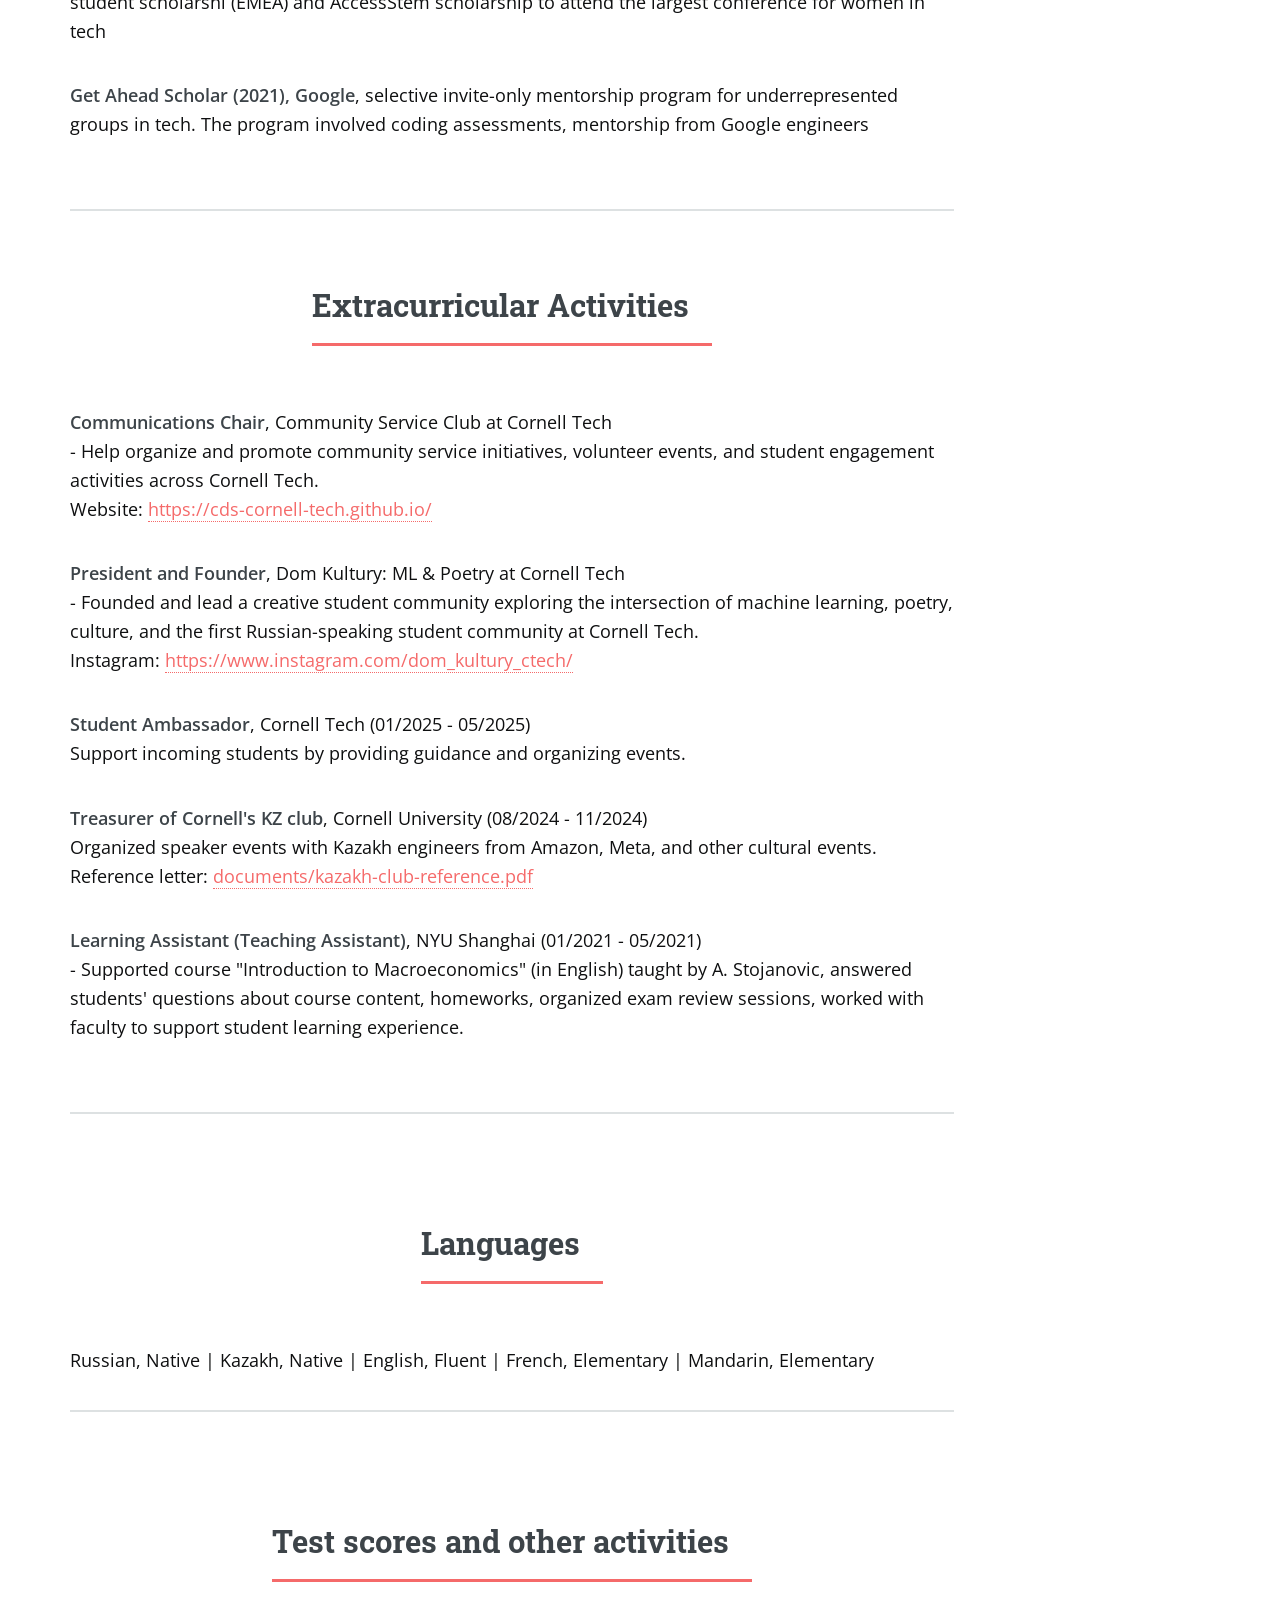
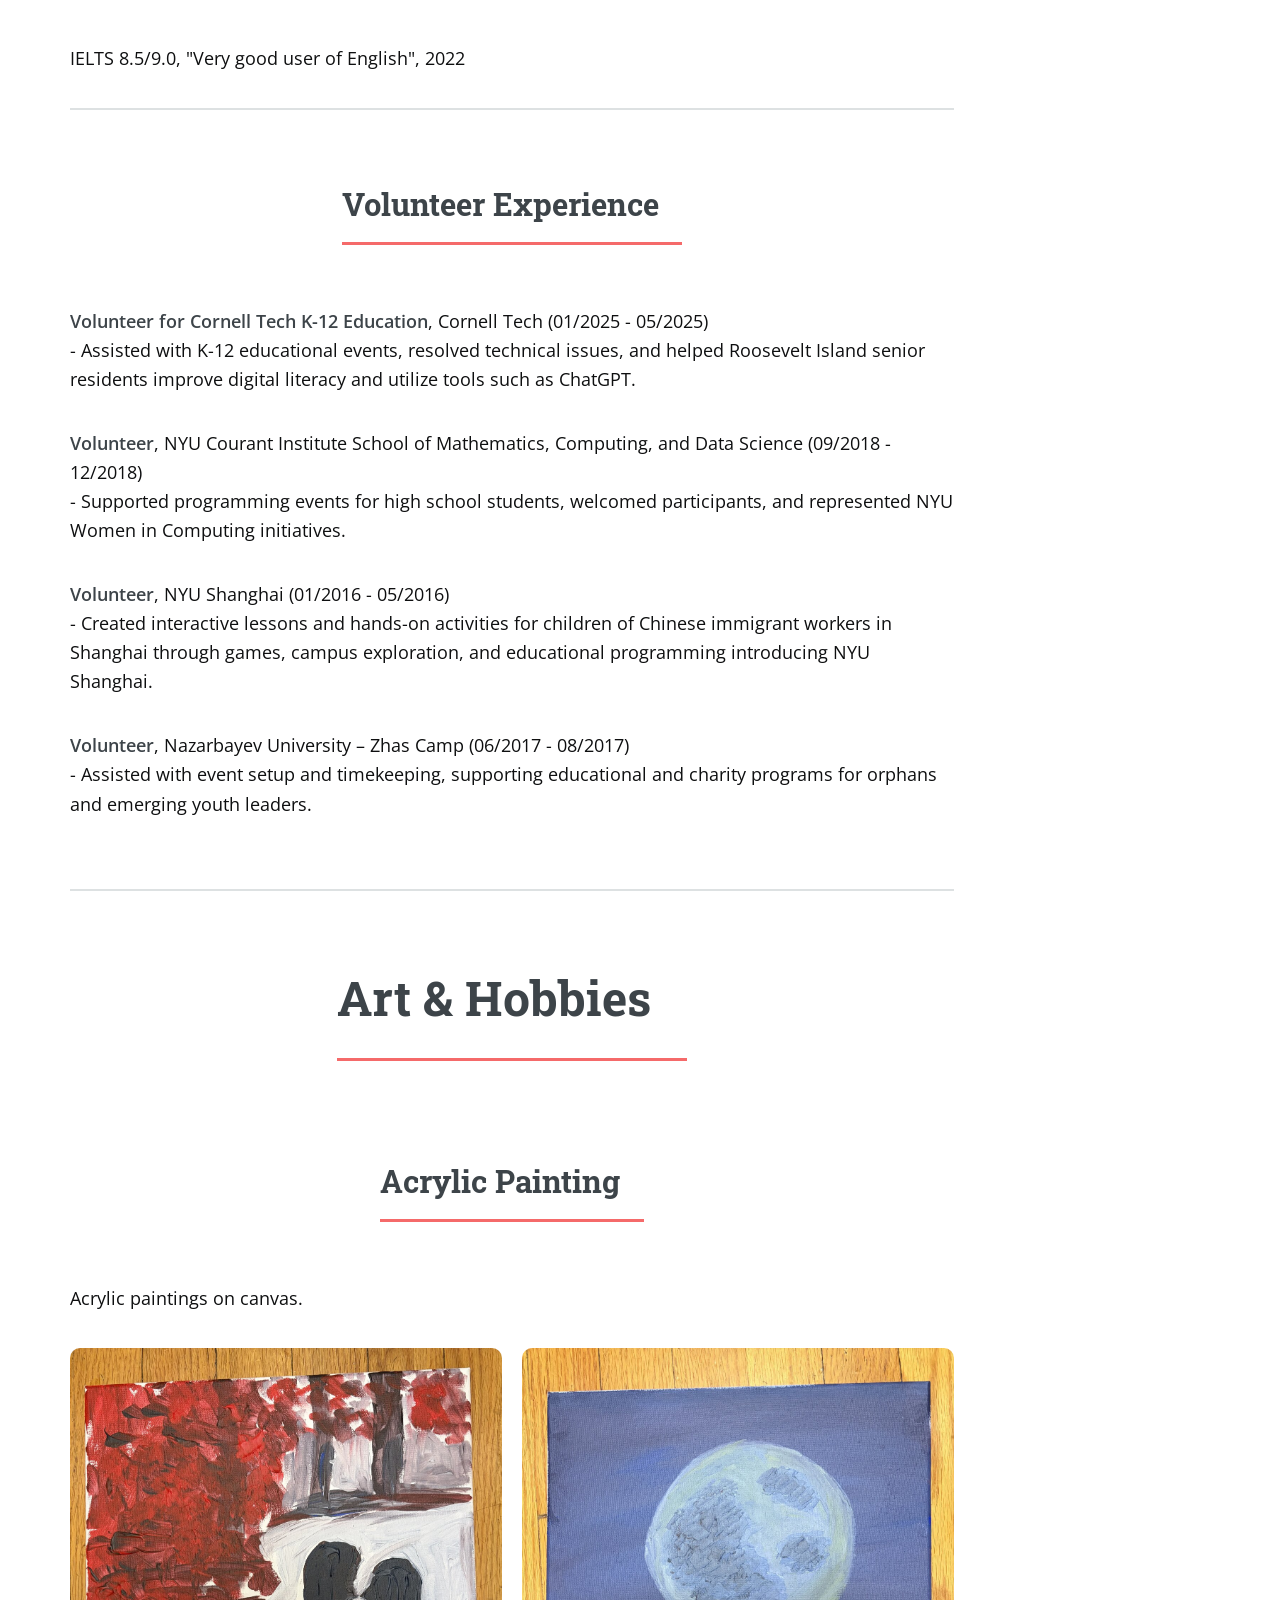
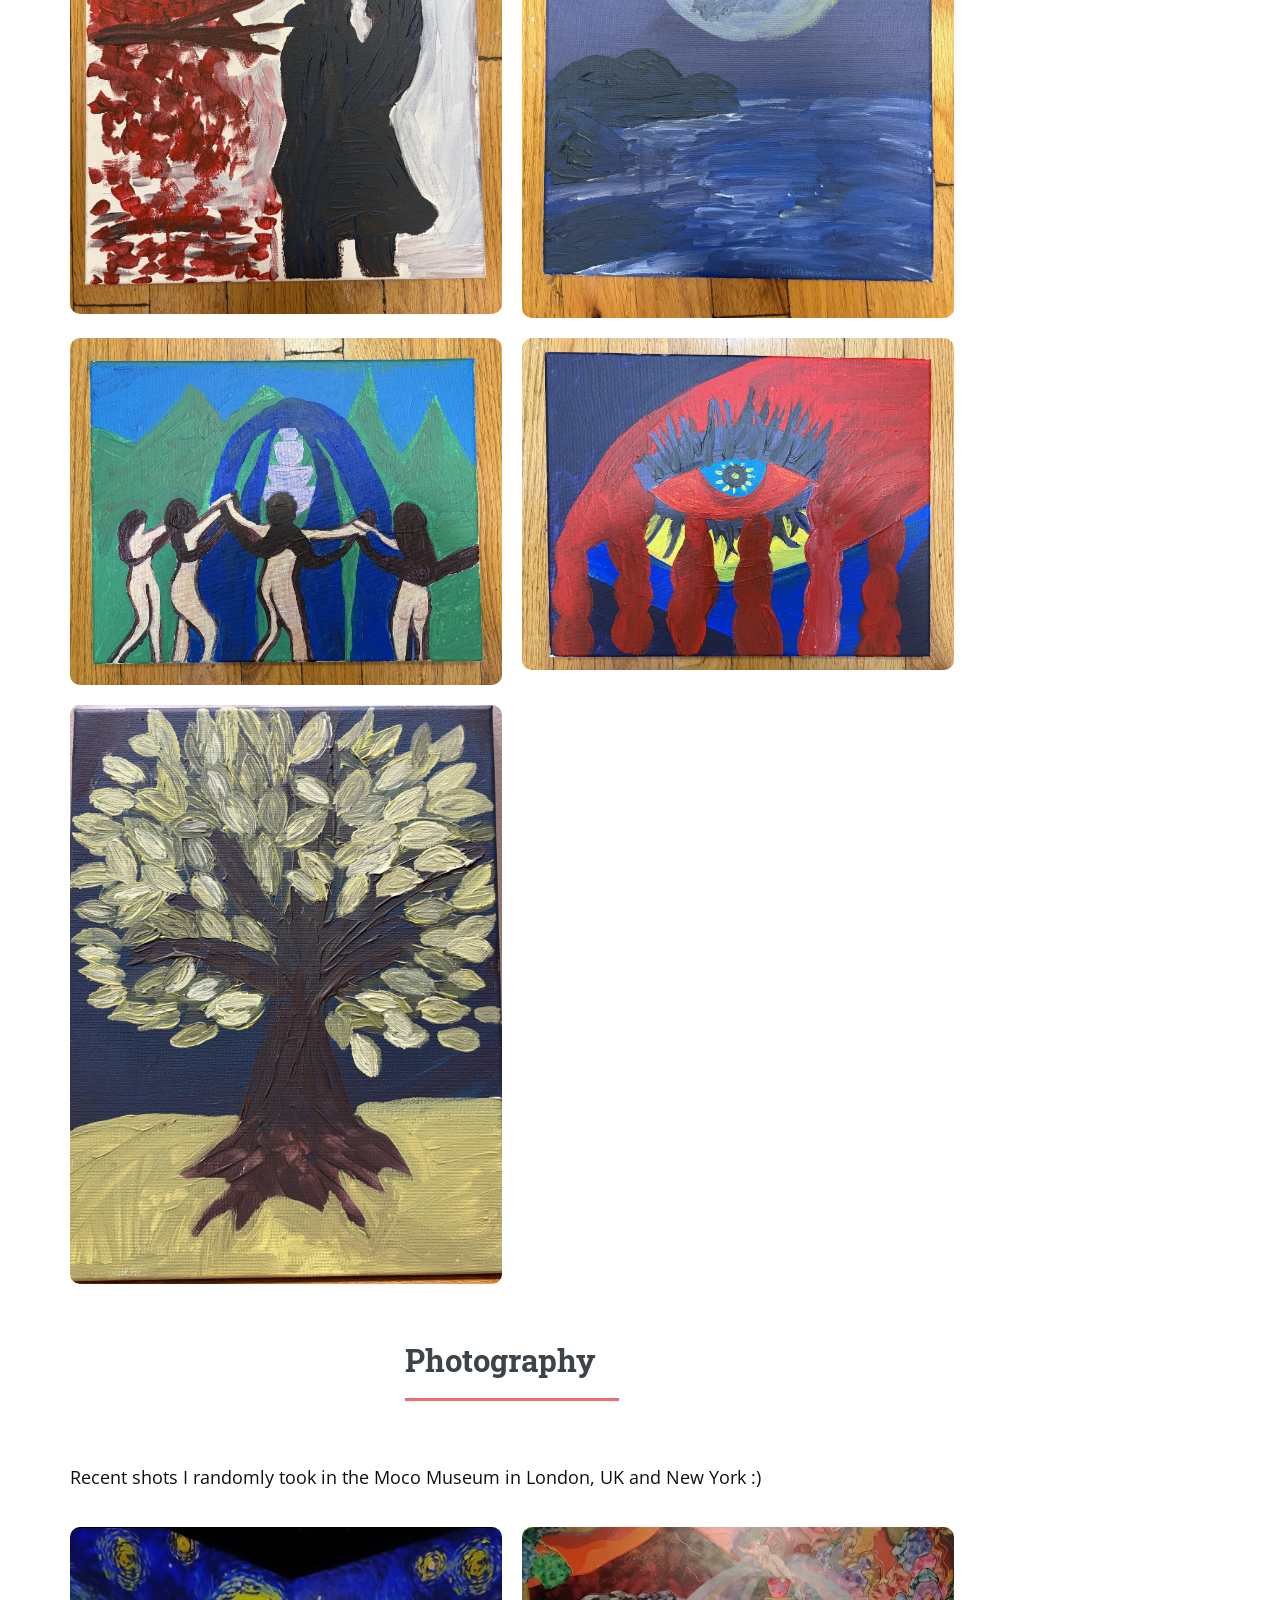
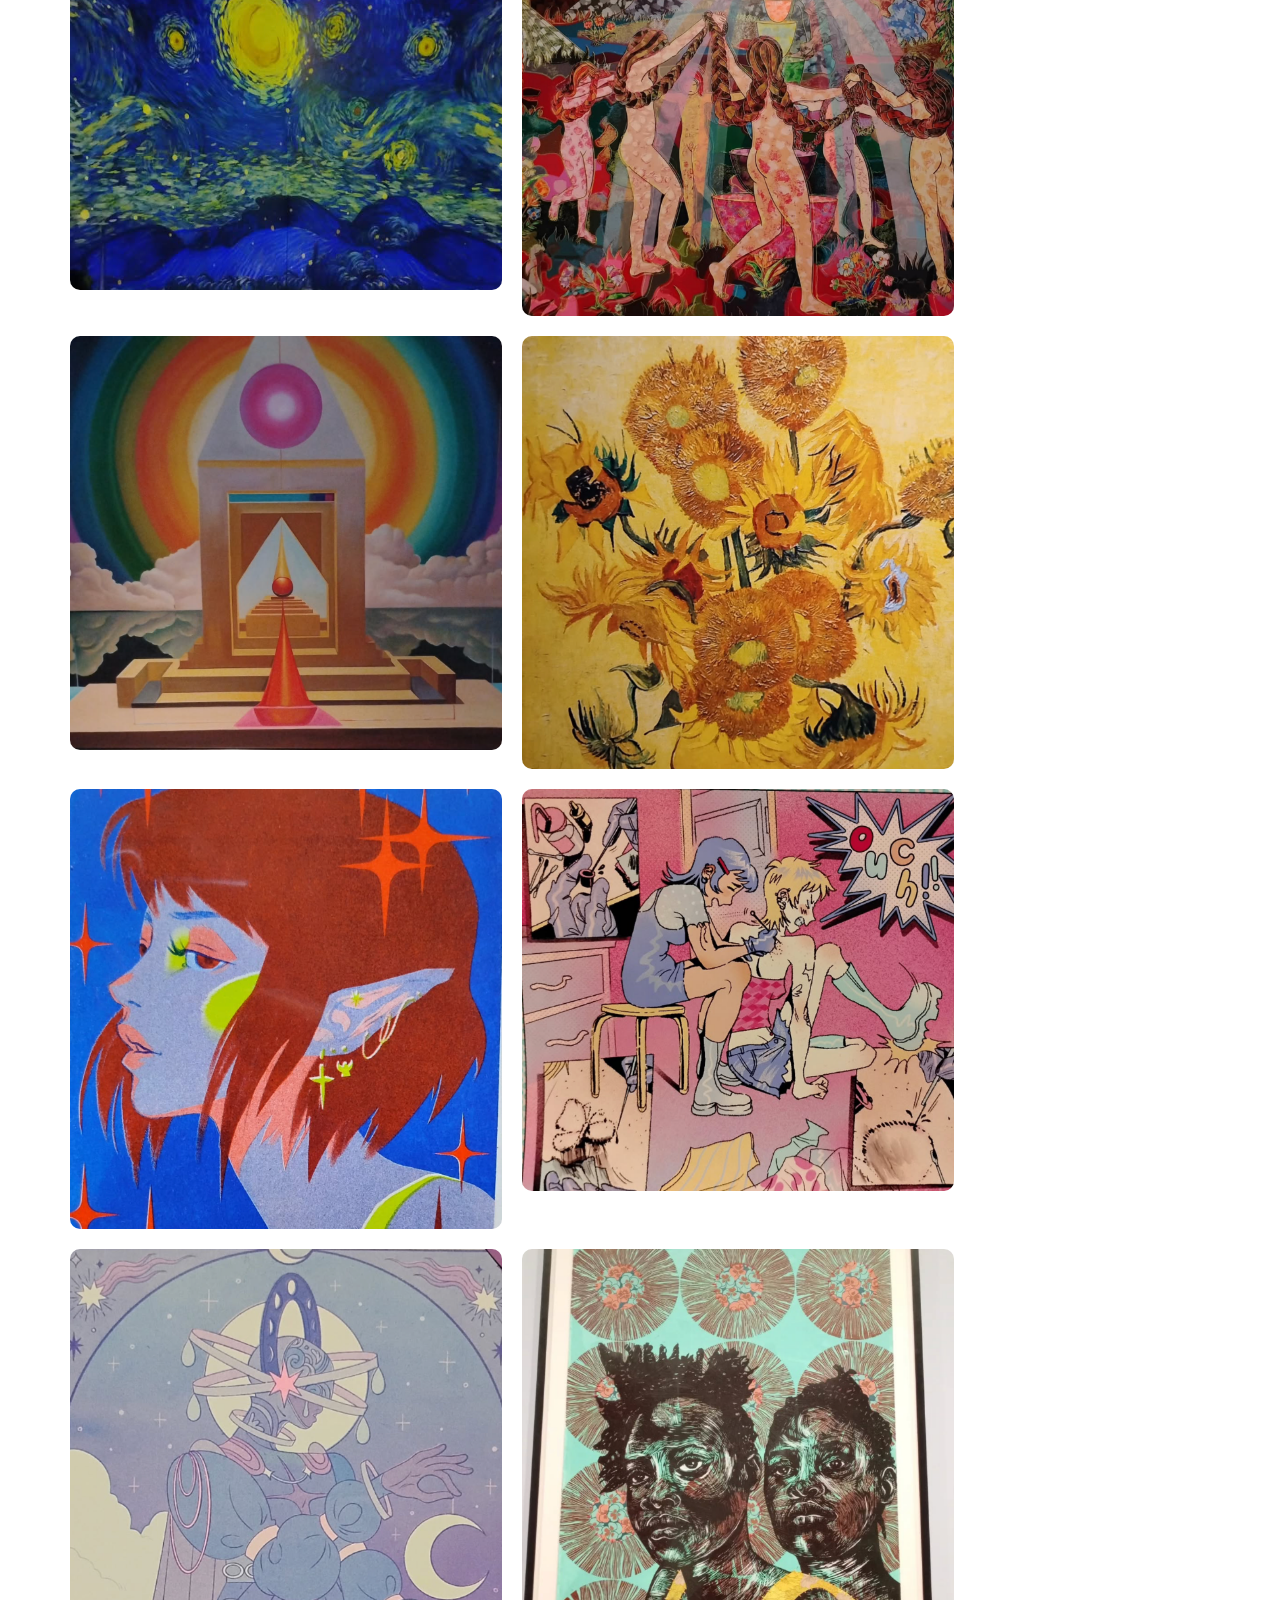
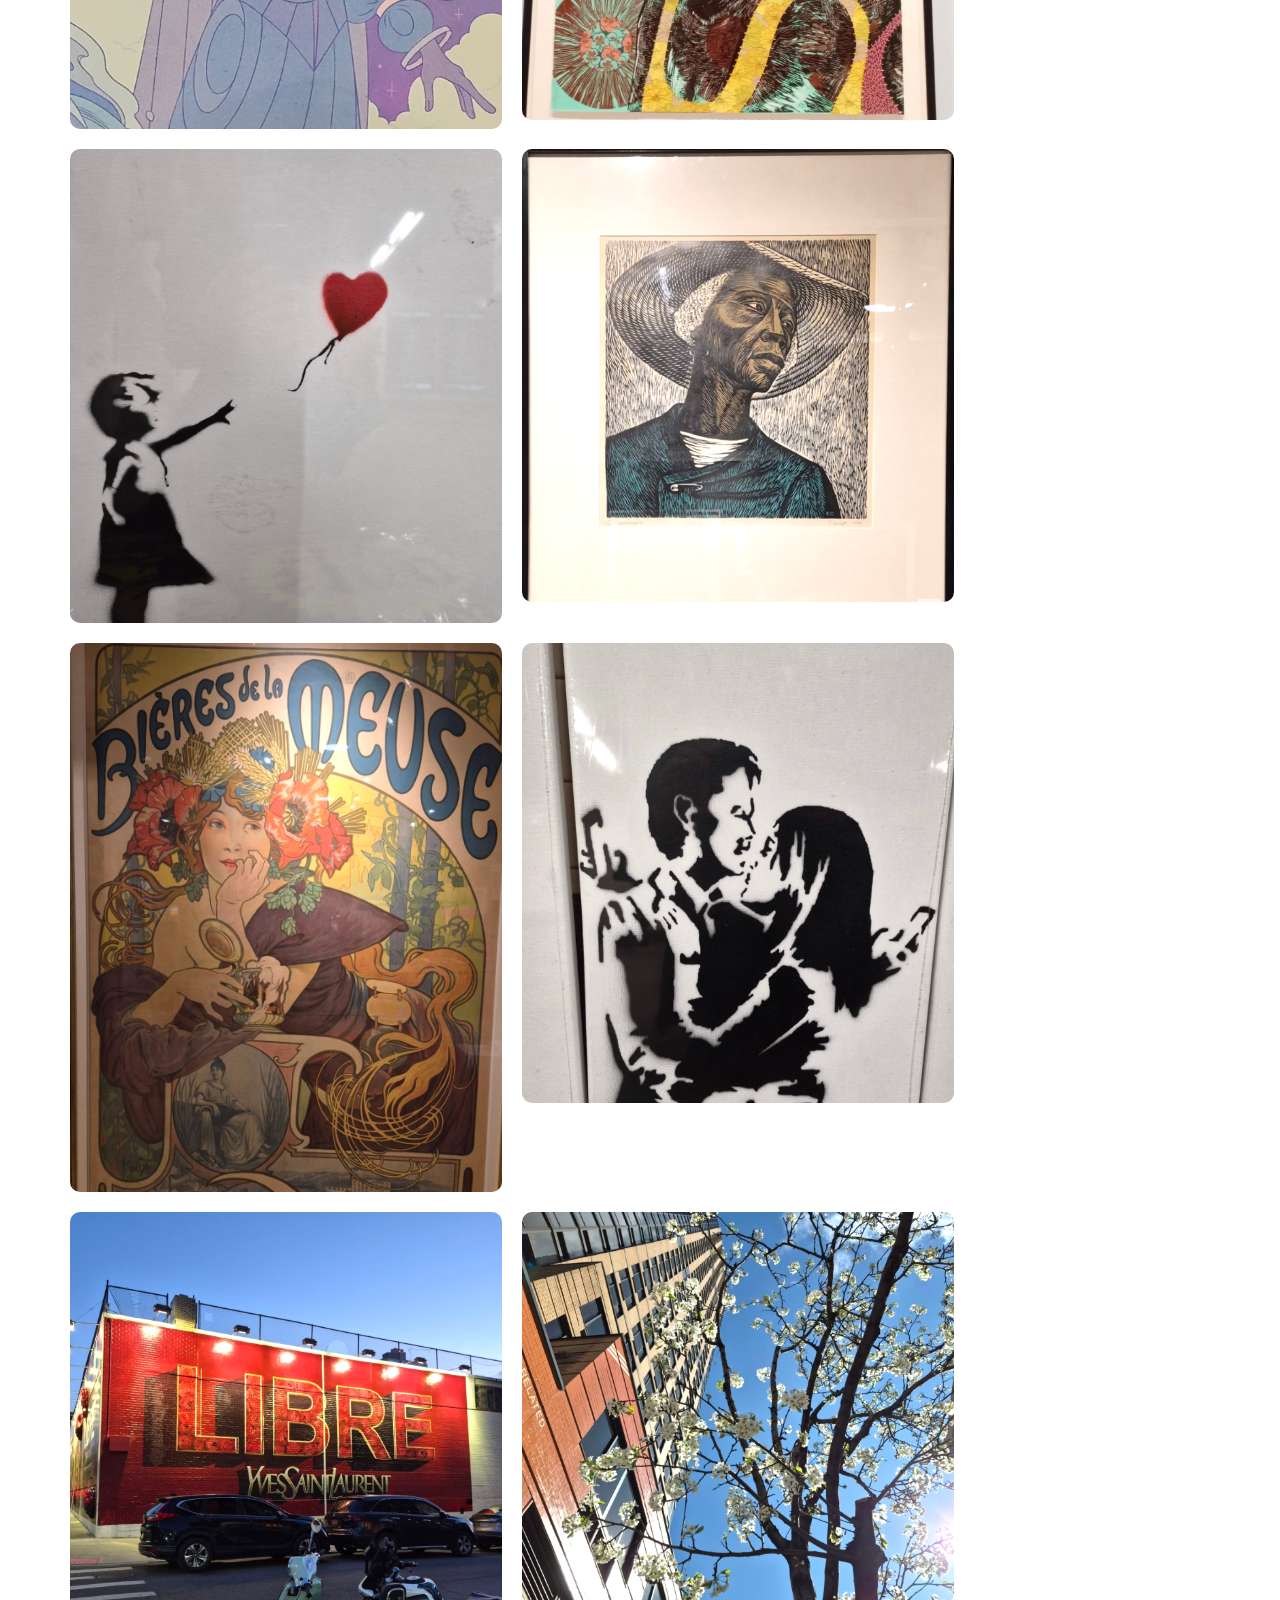
==== commit de728d76: "Update index.html" ====
--- a/index.html
+++ b/index.html
@@ -12,88 +12,88 @@
 				gap: 20px;
 				justify-content: center;
 			}
-			.image-grid img {
-				width: 100%;
-				border-radius: 10px;
-				height: auto;
-				object-fit: cover;
-			}
-			#art-hobbies .image-grid + header.major {
-				margin-top: 3em;
-			}
-			.site-menu {
-				position: relative;
-				margin-left: 1.5em;
-				margin-right: 0;
-			}
-			.site-menu-toggle {
-				align-items: center;
-				background: transparent;
-				border: 0;
-				box-shadow: none;
-				color: #3d4449;
-				cursor: pointer;
-				display: inline-flex;
-				font-size: 1.15em;
-				height: 2.75em;
-				justify-content: center;
-				padding: 0;
-				width: 2.75em;
-			}
-			.site-menu-toggle:hover {
-				color: #f56a6a;
-			}
-			.site-menu-links {
-				background: #ffffff;
-				border: solid 1px rgba(210, 215, 217, 0.75);
-				border-radius: 6px;
-				box-shadow: 0 0.75em 2em rgba(0, 0, 0, 0.08);
-				display: none;
-				list-style: none;
-				margin: 0;
-				min-width: 12em;
-				padding: 0.5em 0;
-				position: absolute;
-				right: 0;
-				top: 100%;
-				z-index: 10;
-			}
-			.site-menu.open .site-menu-links {
-				display: block;
-			}
-			.site-menu-links a {
-				border-bottom: 0;
-				color: #3d4449;
-				display: block;
-				font-family: "Roboto Slab", serif;
-				font-size: 0.85em;
-				padding: 0.65em 1em;
-				text-transform: uppercase;
-			}
-			.site-menu-links a:hover {
-				color: #f56a6a;
-			}
-			.scholar-icon img {
-				filter: grayscale(1) brightness(0.7) contrast(1000);
-				width: 1.5em;
-				height: 1.5em;
-				vertical-align: -0.3em;
-			}
-			#publications .publication-topic {
-				color: #b84343;
-			}
-			header.section-title-large h2 {
-				font-size: 2.75em;
-			}
-			@media screen and (max-width: 736px) {
-				.site-menu {
-					margin-right: 0.75em;
-				}
-				header.section-title-large h2 {
-					font-size: 2.2em;
-				}
-			}
-	</style>
+			.image-grid img {
+				width: 100%;
+				border-radius: 10px;
+				height: auto;
+				object-fit: cover;
+			}
+			#art-hobbies .image-grid + header.major {
+				margin-top: 3em;
+			}
+			.site-menu {
+				position: relative;
+				margin-left: 1.5em;
+				margin-right: 0;
+			}
+			.site-menu-toggle {
+				align-items: center;
+				background: transparent;
+				border: 0;
+				box-shadow: none;
+				color: #3d4449;
+				cursor: pointer;
+				display: inline-flex;
+				font-size: 1.15em;
+				height: 2.75em;
+				justify-content: center;
+				padding: 0;
+				width: 2.75em;
+			}
+			.site-menu-toggle:hover {
+				color: #f56a6a;
+			}
+			.site-menu-links {
+				background: #ffffff;
+				border: solid 1px rgba(210, 215, 217, 0.75);
+				border-radius: 6px;
+				box-shadow: 0 0.75em 2em rgba(0, 0, 0, 0.08);
+				display: none;
+				list-style: none;
+				margin: 0;
+				min-width: 12em;
+				padding: 0.5em 0;
+				position: absolute;
+				right: 0;
+				top: 100%;
+				z-index: 10;
+			}
+			.site-menu.open .site-menu-links {
+				display: block;
+			}
+			.site-menu-links a {
+				border-bottom: 0;
+				color: #3d4449;
+				display: block;
+				font-family: "Roboto Slab", serif;
+				font-size: 0.85em;
+				padding: 0.65em 1em;
+				text-transform: uppercase;
+			}
+			.site-menu-links a:hover {
+				color: #f56a6a;
+			}
+			.scholar-icon img {
+				filter: grayscale(1) brightness(0.7) contrast(1000);
+				width: 1.5em;
+				height: 1.5em;
+				vertical-align: -0.3em;
+			}
+			#publications .publication-topic {
+				color: #b84343;
+			}
+			header.section-title-large h2 {
+				font-size: 2.75em;
+			}
+			@media screen and (max-width: 736px) {
+				.site-menu {
+					margin-right: 0.75em;
+				}
+				header.section-title-large h2 {
+					font-size: 2.2em;
+				}
+			}
+	</style>
 	</head>
 	<body class="is-preload" style="font-size: 110%;">
 
@@ -105,24 +105,24 @@
 						<div class="inner">
 
 							<!-- Header -->
-								<header id="header">
-									<a href="index.html" class="logo"><strong>Alina Kapanova</strong></a>
-									<ul class="icons">
-										<li><a href="https://github.com/alinak78" class="icon brands fa-github"><span class="label">GitHub</span></a></li>
-										<li><a href="https://www.linkedin.com/in/a-kapan/" class="icon brands fa-linkedin"><span class="label">LinkedIn</span></a></li>
-										<li><a href="https://scholar.google.com/citations?user=kFugk7QAAAAJ&amp;hl=en" class="icon scholar-icon" aria-label="Google Scholar"><img src="images/google-scholar.png" alt="" width="20" height="20"><span class="label">Google Scholar</span></a></li>
-									<li><a href="https://www.instagram.com/destiny67a/" class="icon brands fa-instagram"><span class="label">Instagram</span></a></li>
-									</ul>
-									<nav class="site-menu" aria-label="Primary navigation">
-										<button class="site-menu-toggle icon solid fa-bars" type="button" aria-expanded="false" aria-controls="site-menu-links">
-											<span class="label">Menu</span>
-										</button>
-										<ul class="site-menu-links" id="site-menu-links">
-											<li><a href="#cv">CV</a></li>
-											<li><a href="#art-hobbies">Art &amp; Hobbies</a></li>
-										</ul>
-									</nav>
-								</header>
+								<header id="header">
+									<a href="index.html" class="logo"><strong>Alina Kapanova</strong></a>
+									<ul class="icons">
+										<li><a href="https://github.com/alinak78" class="icon brands fa-github"><span class="label">GitHub</span></a></li>
+										<li><a href="https://www.linkedin.com/in/a-kapan/" class="icon brands fa-linkedin"><span class="label">LinkedIn</span></a></li>
+										<li><a href="https://scholar.google.com/citations?user=kFugk7QAAAAJ&amp;hl=en" class="icon scholar-icon" aria-label="Google Scholar"><img src="images/google-scholar.png" alt="" width="20" height="20"><span class="label">Google Scholar</span></a></li>
+									<li><a href="https://www.instagram.com/alina.kap78a/" class="icon brands fa-instagram"><span class="label">Instagram</span></a></li>
+									</ul>
+									<nav class="site-menu" aria-label="Primary navigation">
+										<button class="site-menu-toggle icon solid fa-bars" type="button" aria-expanded="false" aria-controls="site-menu-links">
+											<span class="label">Menu</span>
+										</button>
+										<ul class="site-menu-links" id="site-menu-links">
+											<li><a href="#cv">CV</a></li>
+											<li><a href="#art-hobbies">Art &amp; Hobbies</a></li>
+										</ul>
+									</nav>
+								</header>
 
 							<!-- About Me -->
 								<section id="banner">
@@ -131,27 +131,27 @@
 											<h1>Hi, I’m Alina</h1>
 											<p>Software Engineer | Machine Learning Engineer | Data Analyst </p>
 										</header>
-										<p>Thank you for visiting my portfolio website :) <br/> My name is Alina Kapanova and I am a Master's student at Cornell Tech, Cornell University studying Information Systems. <br/>
-											I have BSc in Computer Science (honors) from New York University. <br/>
-											I am looking for Software Engineering, Data Science, ML and related job opportunities in the US. I have previous Software Engineer work experience at Amazon.com, MLE experience at Anote and research experience in Computer Science, ML and other related fields at Cornell and NYU. <br/>
-											CV: <a href="documents/alina-kapanova-cv-2026.pdf">documents/alina-kapanova-cv-2026.pdf</a><br/>
-										In my free time, I love traveling, going to the gym, exploring different cuisines, art and hanging with my cats :)  </p>
+										<p>Thank you for visiting my portfolio website :) <br/> My name is Alina Kapanova and I am a Master's student at Cornell Tech, Cornell University studying Information Systems. <br/>
+											I have BSc in Computer Science (honors) from New York University. <br/>
+											I am looking for Software Engineering, Data Science, ML and related job opportunities in the US. I have previous Software Engineer work experience at Amazon.com, MLE experience at Anote and research experience in Computer Science, ML and other related fields at Cornell and NYU. <br/>
+											CV: <a href="documents/alina-kapanova-cv-2026.pdf">documents/alina-kapanova-cv-2026.pdf</a><br/>
+										In my free time, I love traveling, going to the gym, exploring different cuisines, art and hanging with my cats :)  </p>
 									</p>
 									</div>
 									<span class="image object">
 										<img  src="profile.png" alt="Alina Kapanova" />
-								</span>
-								</section>
-
-							<!-- CV -->
-								<section id="cv">
-									<header class="major section-title-large">
-										<h2>CV</h2>
-									</header>
-								</section>
-
-							<!-- Education -->
-								<section>
+								</span>
+								</section>
+
+							<!-- CV -->
+								<section id="cv">
+									<header class="major section-title-large">
+										<h2>CV</h2>
+									</header>
+								</section>
+
+							<!-- Education -->
+								<section>
 									<header class="major">
 										<h2>Education</h2>
 									</header>
@@ -160,33 +160,33 @@
 										Relevant courses: Applied Machine Learning, Machine Learning Engineering, Practical Applications of ML, Algorithms, Privacy in the Context, Startup Studio <br/> 
 									</p>
 									
-									<p><strong>New York University</strong>, New York, USA (09/2022)<br>
-										<b>Bachelor of Science in Computer Science</b> | GPA: 3.84 <br/>
-									<b>Honors</b>: Magna Cum Laude (top 10%) honors, Founders Day Award, NYU Futures merit scholarship (42k). <br/>
-									SAT Reasoning: 2240/2400, 98.9 percentile, 2016 <br/>
-									Relevant CS courses at NYU New York: Operating Systems, Data Structures, Discrete Math, NLP, Agile Software Development, Computer Vision, Intro to Web Design, Algorithms <br/> 
-									Relevant CS courses at NYU AD: Comp Systems Organization <br/> 
-									Relevant CS courses at NYU Shanghai: Statistics </p>
-
-									<p><strong>High School</strong><br>
-										United National Test: 122/125 <br/>
-										GPA: 5.0/5.0
-									</p>
-
-									<p><strong>King's Education Summer School</strong>, London, UK (2013)<br>
-										Advanced Level Certificate
-									</p>
-
-								</section>
+									<p><strong>New York University</strong>, New York, USA (09/2022)<br>
+										<b>Bachelor of Science in Computer Science</b> | GPA: 3.84 <br/>
+									<b>Honors</b>: Magna Cum Laude (top 10%) honors, Founders Day Award, NYU Futures merit scholarship (42k). <br/>
+									SAT Reasoning: 2240/2400, 98.9 percentile, 2016 <br/>
+									Relevant CS courses at NYU New York: Operating Systems, Data Structures, Discrete Math, NLP, Agile Software Development, Computer Vision, Intro to Web Design, Algorithms <br/> 
+									Relevant CS courses at NYU AD: Comp Systems Organization <br/> 
+									Relevant CS courses at NYU Shanghai: Statistics </p>
+
+									<p><strong>High School</strong><br>
+										United National Test: 122/125 <br/>
+										GPA: 5.0/5.0
+									</p>
+
+									<p><strong>King's Education Summer School</strong>, London, UK (2013)<br>
+										Advanced Level Certificate
+									</p>
+
+								</section>
 
 							<!-- Experience -->
 								<section>
-									<header class="major">
-										<h2>Professional Experience</h2>
-									</header>
-									<p><strong>Machine Learning Engineer Intern</strong>, Anote, New York, United States, Remote (08/2026 - Present)<br>- Conducted research on agentic AI, multi-agent systems, and LLM evaluation, working on paper conference submissions.</p>
-									<p><strong>AI Fellow</strong>, Anote, New York, United States, On-site (06/2026 - 08/2026)<br>- Conducted research on agentic AI, multi-agent systems, and LLM evaluation, developing MetaRouting benchmarks for intelligent tool and agent selection and evaluating routing strategies across performance, cost, and latency, prepared for submission to DAI and AAAI.<br>Presentation: <a href="https://www.youtube.com/watch?v=xdU-nYOZbwY">https://www.youtube.com/watch?v=xdU-nYOZbwY</a></p>
-									<p><strong>Machine Learning Engineer Intern</strong>, Anote, New York, United States (05/2025 - 08/2025)<br>- Developed a synthetic video generation algorithm using Python, Replicate API, researched current methods and approaches to synthetic training data generation</p>
+									<header class="major">
+										<h2>Professional Experience</h2>
+									</header>
+									<p><strong>Machine Learning Engineer Intern</strong>, Anote, New York, United States, Remote (08/2026 - Present)<br>- Conducted research on agentic AI, multi-agent systems, and LLM evaluation, working on paper conference submissions.</p>
+									<p><strong>AI Fellow</strong>, Anote, New York, United States, On-site (06/2026 - 08/2026)<br>- Conducted research on agentic AI, multi-agent systems, and LLM evaluation, developing MetaRouting benchmarks for intelligent tool and agent selection and evaluating routing strategies across performance, cost, and latency, prepared for submission to DAI and AAAI.<br>Presentation: <a href="https://www.youtube.com/watch?v=xdU-nYOZbwY">https://www.youtube.com/watch?v=xdU-nYOZbwY</a></p>
+									<p><strong>Machine Learning Engineer Intern</strong>, Anote, New York, United States (05/2025 - 08/2025)<br>- Developed a synthetic video generation algorithm using Python, Replicate API, researched current methods and approaches to synthetic training data generation</p>
 									<p><strong>Graduate Research Assistant</strong>, Cornell Tech, Cornell University, New York, United States (09/2023 - 12/2023, 09/2024 - 05/2025)<br>- Assisted at the Urban Tech Hub in research at the intersection of Urban and Computer Science. Developed Python scripts to evaluate LLM model performance and implemented topic modeling for an urban systems project.</p>
 									<p><strong>Software Development Engineer</strong>, Amazon, Dublin, Ireland (06/2022 - 02/2023)<br>- Created and deployed a Java package to validate missing production environments for crucial data pipelines to reduce the number of related tickets by 35%.
 										<br/>- Deployed MemDS service to three new commercial regions, interacting with stakeholders across the USA and India offices, resolving tickets, making and verifying code changes</p>
@@ -196,34 +196,34 @@
 
 								</section>
 
-							<!-- Publications -->
-								<section id="publications" aria-labelledby="publications-heading">
-									<header class="major">
-										<h2 id="publications-heading">Publications</h2>
-									</header>
-									<article>
-										<h3><a href="https://openreview.net/forum?id=2hoq4EUdbP">Cross Lingual Transfer in Tulu Legal Comprehension: Script-Dependent Improvement and RAG-Induced Knowledge Conflict</a></h3>
-										<p>2026 | Accepted to an EMNLP 2026 workshop<br>
-										Topics: <strong class="publication-topic">Machine Learning</strong> &middot; Natural Language Processing &middot; Cross-lingual Transfer &middot; Low-resource Languages &middot; Retrieval-Augmented Generation<br>
-										Evaluates how large language models classify legal complaints in Tulu, a low-resource Dravidian language. Finds that transliteration through related scripts, especially Kannada, improves comprehension, while retrieval from Kannada legal documents produces mixed results. Analyzes fact substitution and hallucinations to better understand failures in multilingual retrieval-augmented generation (RAG).<br>
-										<a href="https://openreview.net/forum?id=2hoq4EUdbP">Read paper on OpenReview</a></p>
-									</article>
-									<article>
-										<h3><a href="https://arxiv.org/abs/2608.00107">MetaRoute-Bench: Evaluating Meta-Decision Policies for Agentic Workflow Routing</a></h3>
-										<p>2026 | arXiv preprint; submitted to AAAI 2027<br>
-										Topics: <strong class="publication-topic">Machine Learning</strong> &middot; Agentic AI &middot; Multi-agent Systems &middot; Workflow Routing &middot; Benchmarking<br>
-										Introduces a reproducible framework for comparing how AI agents choose tools, delegate tasks, verify results, and recover from failures. Evaluates eight routing policies across 180 synthetic task profiles and 43,200 offline traces, measuring tradeoffs in task success, cost, and latency. A task-aware compositional policy achieves 79.4% success versus 76.7% for a strong static policy, with modest increases in cost and latency.<br>
-										<a href="https://arxiv.org/abs/2608.00107">Read paper on arXiv</a></p>
-									</article>
-									<article>
-										<h3><a href="https://ceur-ws.org/Vol-3232/paper27.pdf">Fine-Tuning NER with spaCy for Transliterated Entities Found in Digital Collections From the Multilingual Persian Gulf</a></h3>
-										<p>2022 | Digital Humanities in the Nordic and Baltic Countries (DHNB 2022), Uppsala, Sweden | CEUR Workshop Proceedings, pp. 288–296<br>
-										Topics: <strong class="publication-topic">Machine Learning</strong> &middot; Natural Language Processing &middot; Named Entity Recognition &middot; Digital Humanities<br>
-										Develops custom spaCy-based named entity recognition models for historical Persian Gulf collections, addressing gaps in standard models trained on English-language media. Uses domain-specific annotated data and expanded entity labels to identify people, places, and tribes, including names transliterated from Arabic and Farsi. Compares blank, pretrained, and merged models to support more inclusive analysis of multilingual historical archives.<br>
-										<a href="https://ceur-ws.org/Vol-3232/paper27.pdf">Read paper (PDF)</a> &middot; <a href="https://archive.nyu.edu/handle/2451/63943">NYU archive</a></p>
-									</article>
-								</section>
-
+							<!-- Publications -->
+								<section id="publications" aria-labelledby="publications-heading">
+									<header class="major">
+										<h2 id="publications-heading">Publications</h2>
+									</header>
+									<article>
+										<h3><a href="https://openreview.net/forum?id=2hoq4EUdbP">Cross Lingual Transfer in Tulu Legal Comprehension: Script-Dependent Improvement and RAG-Induced Knowledge Conflict</a></h3>
+										<p>2026 | Accepted to an EMNLP 2026 workshop<br>
+										Topics: <strong class="publication-topic">Machine Learning</strong> &middot; Natural Language Processing &middot; Cross-lingual Transfer &middot; Low-resource Languages &middot; Retrieval-Augmented Generation<br>
+										Evaluates how large language models classify legal complaints in Tulu, a low-resource Dravidian language. Finds that transliteration through related scripts, especially Kannada, improves comprehension, while retrieval from Kannada legal documents produces mixed results. Analyzes fact substitution and hallucinations to better understand failures in multilingual retrieval-augmented generation (RAG).<br>
+										<a href="https://openreview.net/forum?id=2hoq4EUdbP">Read paper on OpenReview</a></p>
+									</article>
+									<article>
+										<h3><a href="https://arxiv.org/abs/2608.00107">MetaRoute-Bench: Evaluating Meta-Decision Policies for Agentic Workflow Routing</a></h3>
+										<p>2026 | arXiv preprint; submitted to AAAI 2027<br>
+										Topics: <strong class="publication-topic">Machine Learning</strong> &middot; Agentic AI &middot; Multi-agent Systems &middot; Workflow Routing &middot; Benchmarking<br>
+										Introduces a reproducible framework for comparing how AI agents choose tools, delegate tasks, verify results, and recover from failures. Evaluates eight routing policies across 180 synthetic task profiles and 43,200 offline traces, measuring tradeoffs in task success, cost, and latency. A task-aware compositional policy achieves 79.4% success versus 76.7% for a strong static policy, with modest increases in cost and latency.<br>
+										<a href="https://arxiv.org/abs/2608.00107">Read paper on arXiv</a></p>
+									</article>
+									<article>
+										<h3><a href="https://ceur-ws.org/Vol-3232/paper27.pdf">Fine-Tuning NER with spaCy for Transliterated Entities Found in Digital Collections From the Multilingual Persian Gulf</a></h3>
+										<p>2022 | Digital Humanities in the Nordic and Baltic Countries (DHNB 2022), Uppsala, Sweden | CEUR Workshop Proceedings, pp. 288–296<br>
+										Topics: <strong class="publication-topic">Machine Learning</strong> &middot; Natural Language Processing &middot; Named Entity Recognition &middot; Digital Humanities<br>
+										Develops custom spaCy-based named entity recognition models for historical Persian Gulf collections, addressing gaps in standard models trained on English-language media. Uses domain-specific annotated data and expanded entity labels to identify people, places, and tribes, including names transliterated from Arabic and Farsi. Compares blank, pretrained, and merged models to support more inclusive analysis of multilingual historical archives.<br>
+										<a href="https://ceur-ws.org/Vol-3232/paper27.pdf">Read paper (PDF)</a> &middot; <a href="https://archive.nyu.edu/handle/2451/63943">NYU archive</a></p>
+									</article>
+								</section>
+
 							<!-- Projects -->
 								<section>
 									<header class="major">
@@ -231,7 +231,7 @@
 									</header>
 									
 									<p><strong>Predict Graduate Student retention using Machine Learning</strong>, Cornell University (10/2024 - 12/2024)<br>Developed a machine learning framework to predict student dropout risk using demographic, socioeconomic, and academic data. Employed models such as logistic regression and random forests, achieving 79.27% accuracy after applying SMOTE for class balancing. Conducted feature engineering to analyze key predictors, including tuition status and curricular unit performance, providing actionable insights for early intervention strategies to improve retention rates.<br> Project website: https://github.com/alinak78/graduate-retention-machine-learning/tree/main</br><img src="images/notebook.gif"/><br></p>
-									<p><strong>Analyze Climate Resilience strategies using Natural Language Processing (Topic Modeling)</strong>, Cornell University, UT Hub (09/2024 - 1/2025)<br>Developed a natural language processing (NLP) tool to analyze climate adaptation solutions in alignment with the Toronto Resilience Strategy, which aims to help the city survive, adapt, and thrive in the face of climate change and socioeconomic inequities. Implemented topic modeling with Latent Dirichlet Allocation (LDA) and bigram analysis using Python libraries such as NLTK, Sklearn, and Gensim. Extracted key themes related to equity, infrastructure resilience, and climate adaptation, generating interactive visualizations for exploring prevalent topics and informing policy insights. <br> Project website: <a href="resilience-project/">https://alinak78.github.io/resilience-project/</a></br><img src="images/topic_model.gif"/><br></p>
+									<p><strong>Analyze Climate Resilience strategies using Natural Language Processing (Topic Modeling)</strong>, Cornell University, UT Hub (09/2024 - 1/2025)<br>Developed a natural language processing (NLP) tool to analyze climate adaptation solutions in alignment with the Toronto Resilience Strategy, which aims to help the city survive, adapt, and thrive in the face of climate change and socioeconomic inequities. Implemented topic modeling with Latent Dirichlet Allocation (LDA) and bigram analysis using Python libraries such as NLTK, Sklearn, and Gensim. Extracted key themes related to equity, infrastructure resilience, and climate adaptation, generating interactive visualizations for exploring prevalent topics and informing policy insights. <br> Project website: <a href="resilience-project/">https://alinak78.github.io/resilience-project/</a></br><img src="images/topic_model.gif"/><br></p>
 									<p><strong>CrashSimulator</strong>, Secure Systems Lab at NYU Tandon (01/2021 - 03/2022)<br>Developed a software tool identifying vulnerabilities in product designs. Conducted a network performance study using C and strace, increasing test coverage for posix-omni-parser from 71% to 95%. <br> Project website: https://ssl.engineering.nyu.edu/projects#CrashSimulator</p>
 									<p><strong>Named Entity Recognition ML Pipeline</strong>, Opengulf Lab at NYU Abu Dhabi and Stanford (05/2021 - 02/2022)<br>Implemented a custom NER ML model in Python using SpaCy’s LSTM architecture, adding features for historical name classifications. Published at Digital Humanities Conference 2022. <br> Lab website: https://cesta.stanford.edu/research/opengulf</p>
 								</section>
@@ -260,35 +260,35 @@
 			
 							</section>
 
-
-
+
+
 							<!-- Extracurricular Activities -->
-								<section>
-									<header class="major">
-										<h2>Extracurricular Activities</h2>
-									</header>
-									<p><strong>Communications Chair</strong>, Community Service Club at Cornell Tech<br>- Help organize and promote community service initiatives, volunteer events, and student engagement activities across Cornell Tech.<br>Website: <a href="https://cds-cornell-tech.github.io/">https://cds-cornell-tech.github.io/</a></p>
-									<p><strong>President and Founder</strong>, Dom Kultury: ML &amp; Poetry at Cornell Tech<br>- Founded and lead a creative student community exploring the intersection of machine learning, poetry, culture, and the first Russian-speaking student community at Cornell Tech.<br>Instagram: <a href="https://www.instagram.com/dom_kultury_ctech/">https://www.instagram.com/dom_kultury_ctech/</a></p>
-									<p><strong>Student Ambassador</strong>, Cornell Tech (01/2025 - 05/2025)<br> Support incoming students by providing guidance and organizing events. </p>
-									<p><strong>Treasurer of Cornell's KZ club</strong>, Cornell University (08/2024 - 11/2024)<br> Organized speaker events with Kazakh engineers from Amazon, Meta, and other cultural events.<br>Reference letter: <a href="documents/kazakh-club-reference.pdf">documents/kazakh-club-reference.pdf</a></p>
-									<p><strong>Learning Assistant (Teaching Assistant)</strong>, NYU Shanghai (01/2021 - 05/2021)<br>- Supported course "Introduction to Macroeconomics" (in English) taught by A. Stojanovic, answered students' questions about course content, homeworks, organized exam review sessions, worked with faculty to support student learning experience.</p>
-								</section>
-
-
+								<section>
+									<header class="major">
+										<h2>Extracurricular Activities</h2>
+									</header>
+									<p><strong>Communications Chair</strong>, Community Service Club at Cornell Tech<br>- Help organize and promote community service initiatives, volunteer events, and student engagement activities across Cornell Tech.<br>Website: <a href="https://cds-cornell-tech.github.io/">https://cds-cornell-tech.github.io/</a></p>
+									<p><strong>President and Founder</strong>, Dom Kultury: ML &amp; Poetry at Cornell Tech<br>- Founded and lead a creative student community exploring the intersection of machine learning, poetry, culture, and the first Russian-speaking student community at Cornell Tech.<br>Instagram: <a href="https://www.instagram.com/dom_kultury_ctech/">https://www.instagram.com/dom_kultury_ctech/</a></p>
+									<p><strong>Student Ambassador</strong>, Cornell Tech (01/2025 - 05/2025)<br> Support incoming students by providing guidance and organizing events. </p>
+									<p><strong>Treasurer of Cornell's KZ club</strong>, Cornell University (08/2024 - 11/2024)<br> Organized speaker events with Kazakh engineers from Amazon, Meta, and other cultural events.<br>Reference letter: <a href="documents/kazakh-club-reference.pdf">documents/kazakh-club-reference.pdf</a></p>
+									<p><strong>Learning Assistant (Teaching Assistant)</strong>, NYU Shanghai (01/2021 - 05/2021)<br>- Supported course "Introduction to Macroeconomics" (in English) taught by A. Stojanovic, answered students' questions about course content, homeworks, organized exam review sessions, worked with faculty to support student learning experience.</p>
+								</section>
+
+
 
 								<section></section>
 									<header class="major">
 										<h2>Languages</h2>
 									</header>
-									<p>Russian, Native | Kazakh, Native | English, Fluent | French, Elementary | Mandarin, Elementary </p>
+									<p>Russian, Native | Kazakh, Native | English, Fluent | French, Elementary | Mandarin, Elementary </p>
 								</section>
 
 								<section></section>
-									<header class="major">
-										<h2>Test scores and other activities</h2>
-									</header>
-									<p>IELTS 8.5/9.0, "Very good user of English", 2022</p>
-								</section>
+									<header class="major">
+										<h2>Test scores and other activities</h2>
+									</header>
+									<p>IELTS 8.5/9.0, "Very good user of English", 2022</p>
+								</section>
 
 							<section>
 	<header class="major">
@@ -309,27 +309,27 @@
 </section>
 
 
-								<section id="art-hobbies">
-									<header class="major section-title-large">
-										<h2>Art &amp; Hobbies</h2>
-									</header>
-									<header class="major">
-										<h2>Acrylic Painting</h2>
-									</header>
-									<p>Acrylic paintings on canvas.</p>
-
-									<div class="image-grid">
-										<img src="images/acrylic-painting-01.jpeg" alt="Acrylic painting with red foliage and two figures">
-										<img src="images/acrylic-painting-02.jpeg" alt="Acrylic painting of a moon over water">
-										<img src="images/acrylic-painting-03.jpeg" alt="Acrylic painting of people dancing outdoors">
-										<img src="images/acrylic-painting-04.jpeg" alt="Acrylic painting of a colorful eye">
-										<img src="images/acrylic-painting-05.jpg" alt="Acrylic painting of a tree with pale leaves">
-									</div>
-
-									<header class="major">
-										<h2>Photography</h2>
-									</header>
-									<p>Recent shots I randomly took in the Moco Museum in London, UK and New York :)</p>
+								<section id="art-hobbies">
+									<header class="major section-title-large">
+										<h2>Art &amp; Hobbies</h2>
+									</header>
+									<header class="major">
+										<h2>Acrylic Painting</h2>
+									</header>
+									<p>Acrylic paintings on canvas.</p>
+
+									<div class="image-grid">
+										<img src="images/acrylic-painting-01.jpeg" alt="Acrylic painting with red foliage and two figures">
+										<img src="images/acrylic-painting-02.jpeg" alt="Acrylic painting of a moon over water">
+										<img src="images/acrylic-painting-03.jpeg" alt="Acrylic painting of people dancing outdoors">
+										<img src="images/acrylic-painting-04.jpeg" alt="Acrylic painting of a colorful eye">
+										<img src="images/acrylic-painting-05.jpg" alt="Acrylic painting of a tree with pale leaves">
+									</div>
+
+									<header class="major">
+										<h2>Photography</h2>
+									</header>
+									<p>Recent shots I randomly took in the Moco Museum in London, UK and New York :)</p>
 	
 									
 									<div class="image-grid">
@@ -347,46 +347,46 @@
 										<img src="images/art11.png" alt="Art 11">
 										<img src="images/art12.png" alt="Art 12">
 										<img src="images/art13.png" alt="Art 13">
-										<img src="images/art14.png" alt="Art 14">
-
-									</div>
-
-									<header class="major">
-										<h2>Poetry</h2>
-									</header>
-									<p><strong>Excerpt from a poem in Russian</strong></p>
-									<p>
-										Она задыхается в меркантильно-свиноцовом куполе из чужих презумпций ее вины и невиновности<br>
-										Она запирает на ночь дверь в собственной комнате чтобы выспаться<br>
-										В голове Чернобыль, Алькатрас, диарея, полночная бессонница<br>
-										В сердце ромашки, сирень, спасённые кошки, молитвы за семью и брата<br>
-										В венах застывшая кровь, память о потерянном паспорте, не работавшей карте из не рабочего банкомата<br>
-										В родном маленьком городе так спокойно, умиротворенно, звук тенге ее розовато согревает<br>
-										Под шубой салат в холодильнике, при простуде мама одеялом с короной накрывает<br>
-										Кто-то слушает когда она плачет, кому-то не все равно на ее стоны и надписи в кровь<br>
-										Жёстко колят слова истины в лицо, но она умеет выкрикивать через стихи, бить не в глаза а в бровь<br>
-										Она птичка певчая но не королек, а жаворонок степей свободных, беззаботных<br>
-										Она устала терпеть и отчитываться стае то грачей из чужих краев, то дятлов перелетных<br>
-										В ушах звенит уикенд, инстасамка, приключения Эмили в Риме<br>
-										Кто-нибудь из родных может до нее достучаться? Звезду запыленную с ёлки прошу сними, не молись ты девочка им или с ними
-									</p>
-									<p><strong>Excerpt from a poem in English</strong></p>
-									<p>
-										Chained without chains<br>
-										Punished for liking posts on animal protection<br>
-										Who faked my consent with fake sins and fake redemption<br>
-										Yes I believe in sun, moon, jesus, Karma, reincarnation<br>
-										My poetry is only reserved for times when I sense too much<br>
-										There is love beyond emotions, beyond insta likes, beyond human touch<br>
-										You will never grasp it, you need AI metrics and facial symmetry to evaluate my beauty<br>
-										You need emoji likes and background checks, you need from random strangers label “cutie”<br>
-										I fake innocence with as much vigor as I fake experience<br>
-										I dont have time to learn ancient Egyptian mystics, to learn about deviance<br>
-										Im wrapping my anger and anxiety in a poetic phrase<br>
-										To you its just another Wednesday, another spoiled cat nuisance, another chase
-									</p>
-	
-						</section>
+										<img src="images/art14.png" alt="Art 14">
+
+									</div>
+
+									<header class="major">
+										<h2>Poetry</h2>
+									</header>
+									<p><strong>Excerpt from a poem in Russian</strong></p>
+									<p>
+										Она задыхается в меркантильно-свиноцовом куполе из чужих презумпций ее вины и невиновности<br>
+										Она запирает на ночь дверь в собственной комнате чтобы выспаться<br>
+										В голове Чернобыль, Алькатрас, диарея, полночная бессонница<br>
+										В сердце ромашки, сирень, спасённые кошки, молитвы за семью и брата<br>
+										В венах застывшая кровь, память о потерянном паспорте, не работавшей карте из не рабочего банкомата<br>
+										В родном маленьком городе так спокойно, умиротворенно, звук тенге ее розовато согревает<br>
+										Под шубой салат в холодильнике, при простуде мама одеялом с короной накрывает<br>
+										Кто-то слушает когда она плачет, кому-то не все равно на ее стоны и надписи в кровь<br>
+										Жёстко колят слова истины в лицо, но она умеет выкрикивать через стихи, бить не в глаза а в бровь<br>
+										Она птичка певчая но не королек, а жаворонок степей свободных, беззаботных<br>
+										Она устала терпеть и отчитываться стае то грачей из чужих краев, то дятлов перелетных<br>
+										В ушах звенит уикенд, инстасамка, приключения Эмили в Риме<br>
+										Кто-нибудь из родных может до нее достучаться? Звезду запыленную с ёлки прошу сними, не молись ты девочка им или с ними
+									</p>
+									<p><strong>Excerpt from a poem in English</strong></p>
+									<p>
+										Chained without chains<br>
+										Punished for liking posts on animal protection<br>
+										Who faked my consent with fake sins and fake redemption<br>
+										Yes I believe in sun, moon, jesus, Karma, reincarnation<br>
+										My poetry is only reserved for times when I sense too much<br>
+										There is love beyond emotions, beyond insta likes, beyond human touch<br>
+										You will never grasp it, you need AI metrics and facial symmetry to evaluate my beauty<br>
+										You need emoji likes and background checks, you need from random strangers label “cutie”<br>
+										I fake innocence with as much vigor as I fake experience<br>
+										I dont have time to learn ancient Egyptian mystics, to learn about deviance<br>
+										Im wrapping my anger and anxiety in a poetic phrase<br>
+										To you its just another Wednesday, another spoiled cat nuisance, another chase
+									</p>
+	
+						</section>
 			
 	
 
@@ -400,42 +400,42 @@
 			<script src="assets/js/browser.min.js"></script>
 			<script src="assets/js/breakpoints.min.js"></script>
 			
-			<script src="assets/js/util.js"></script>
-			<script src="assets/js/main.js"></script>
-			<script src="https://cdn.jsdelivr.net/npm/swiper/swiper-bundle.min.js"></script>
-			<script>
-				(function() {
-					var menu = document.querySelector('.site-menu');
-					var toggle = document.querySelector('.site-menu-toggle');
-					var links = document.querySelectorAll('.site-menu-links a');
-
-					if (!menu || !toggle) return;
-
-					function setOpen(isOpen) {
-						menu.classList.toggle('open', isOpen);
-						toggle.setAttribute('aria-expanded', isOpen ? 'true' : 'false');
-					}
-
-					toggle.addEventListener('click', function(event) {
-						event.stopPropagation();
-						setOpen(!menu.classList.contains('open'));
-					});
-
-					links.forEach(function(link) {
-						link.addEventListener('click', function() {
-							setOpen(false);
-						});
-					});
-
-					document.addEventListener('click', function(event) {
-						if (!menu.contains(event.target)) setOpen(false);
-					});
-
-					document.addEventListener('keydown', function(event) {
-						if (event.key === 'Escape') setOpen(false);
-					});
-				})();
-			</script>
+			<script src="assets/js/util.js"></script>
+			<script src="assets/js/main.js"></script>
+			<script src="https://cdn.jsdelivr.net/npm/swiper/swiper-bundle.min.js"></script>
+			<script>
+				(function() {
+					var menu = document.querySelector('.site-menu');
+					var toggle = document.querySelector('.site-menu-toggle');
+					var links = document.querySelectorAll('.site-menu-links a');
+
+					if (!menu || !toggle) return;
+
+					function setOpen(isOpen) {
+						menu.classList.toggle('open', isOpen);
+						toggle.setAttribute('aria-expanded', isOpen ? 'true' : 'false');
+					}
+
+					toggle.addEventListener('click', function(event) {
+						event.stopPropagation();
+						setOpen(!menu.classList.contains('open'));
+					});
+
+					links.forEach(function(link) {
+						link.addEventListener('click', function() {
+							setOpen(false);
+						});
+					});
+
+					document.addEventListener('click', function(event) {
+						if (!menu.contains(event.target)) setOpen(false);
+					});
+
+					document.addEventListener('keydown', function(event) {
+						if (event.key === 'Escape') setOpen(false);
+					});
+				})();
+			</script>
 			
 
 	</body>
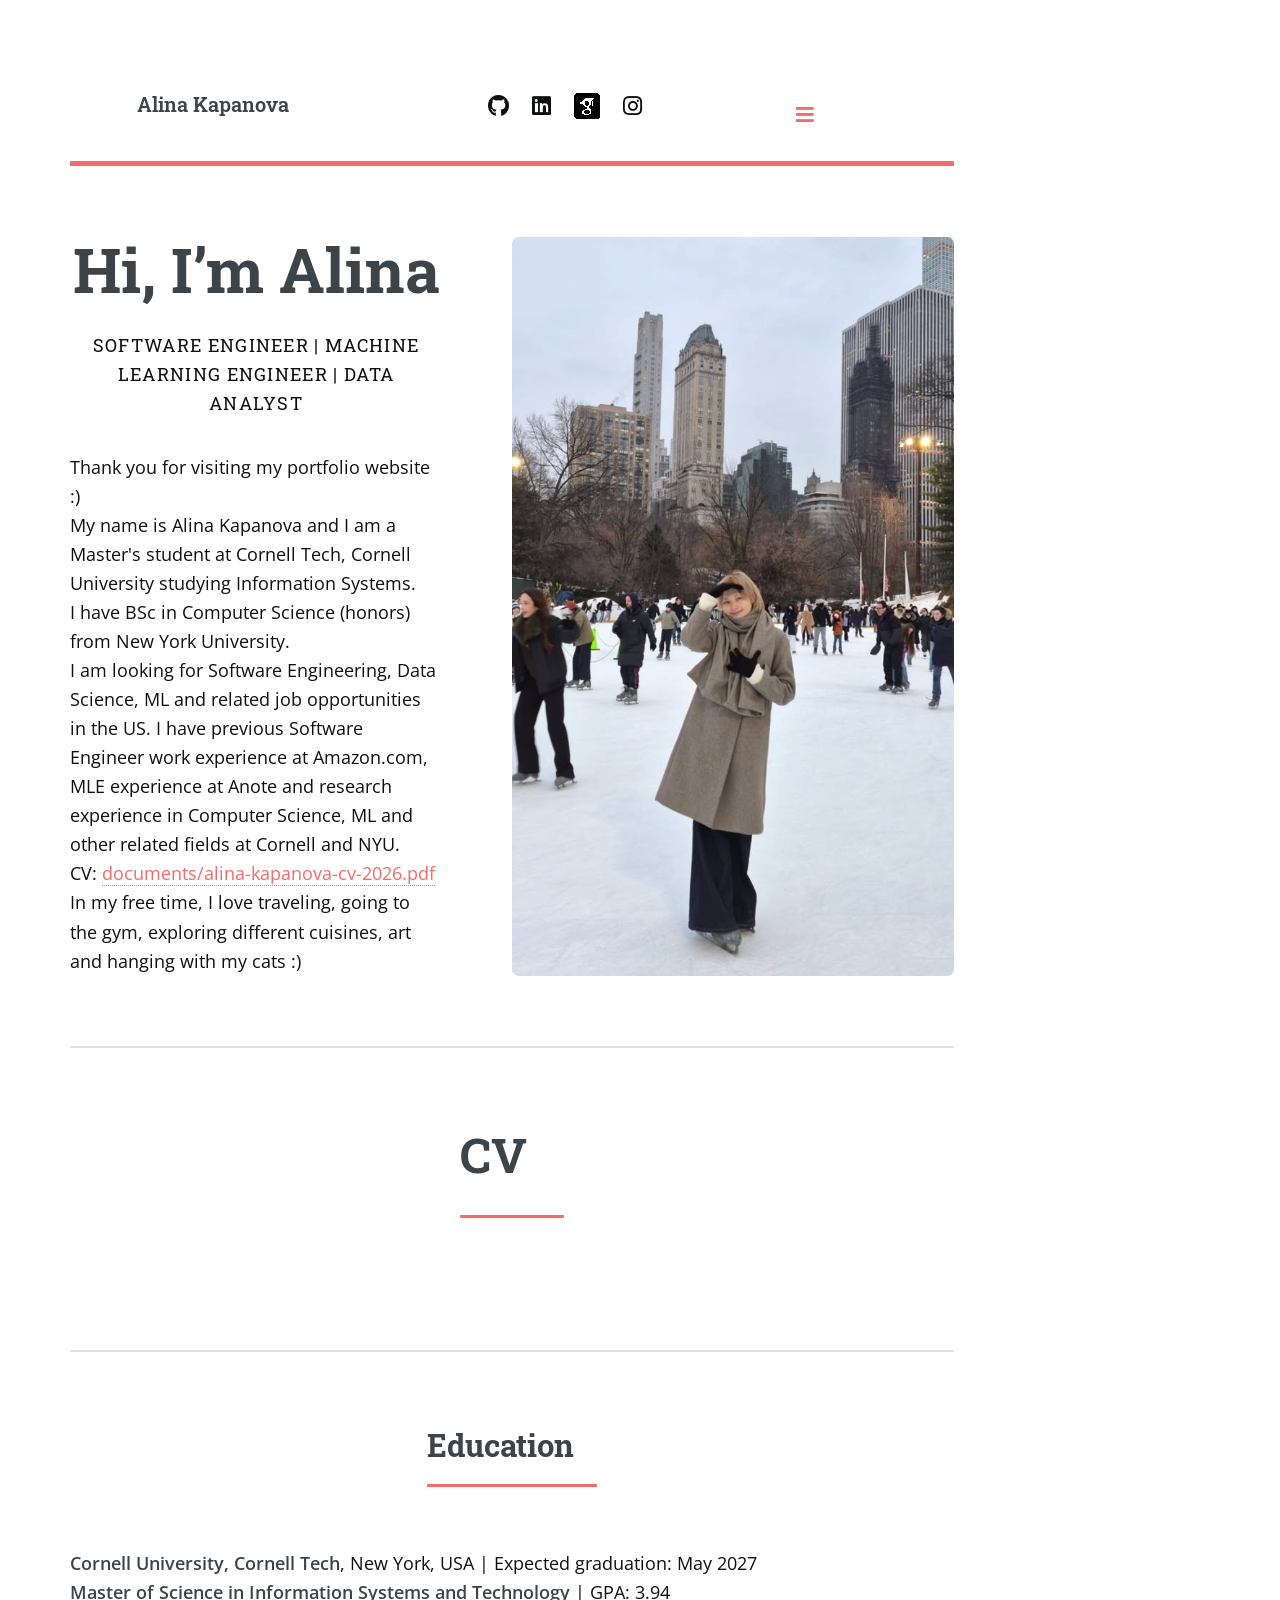
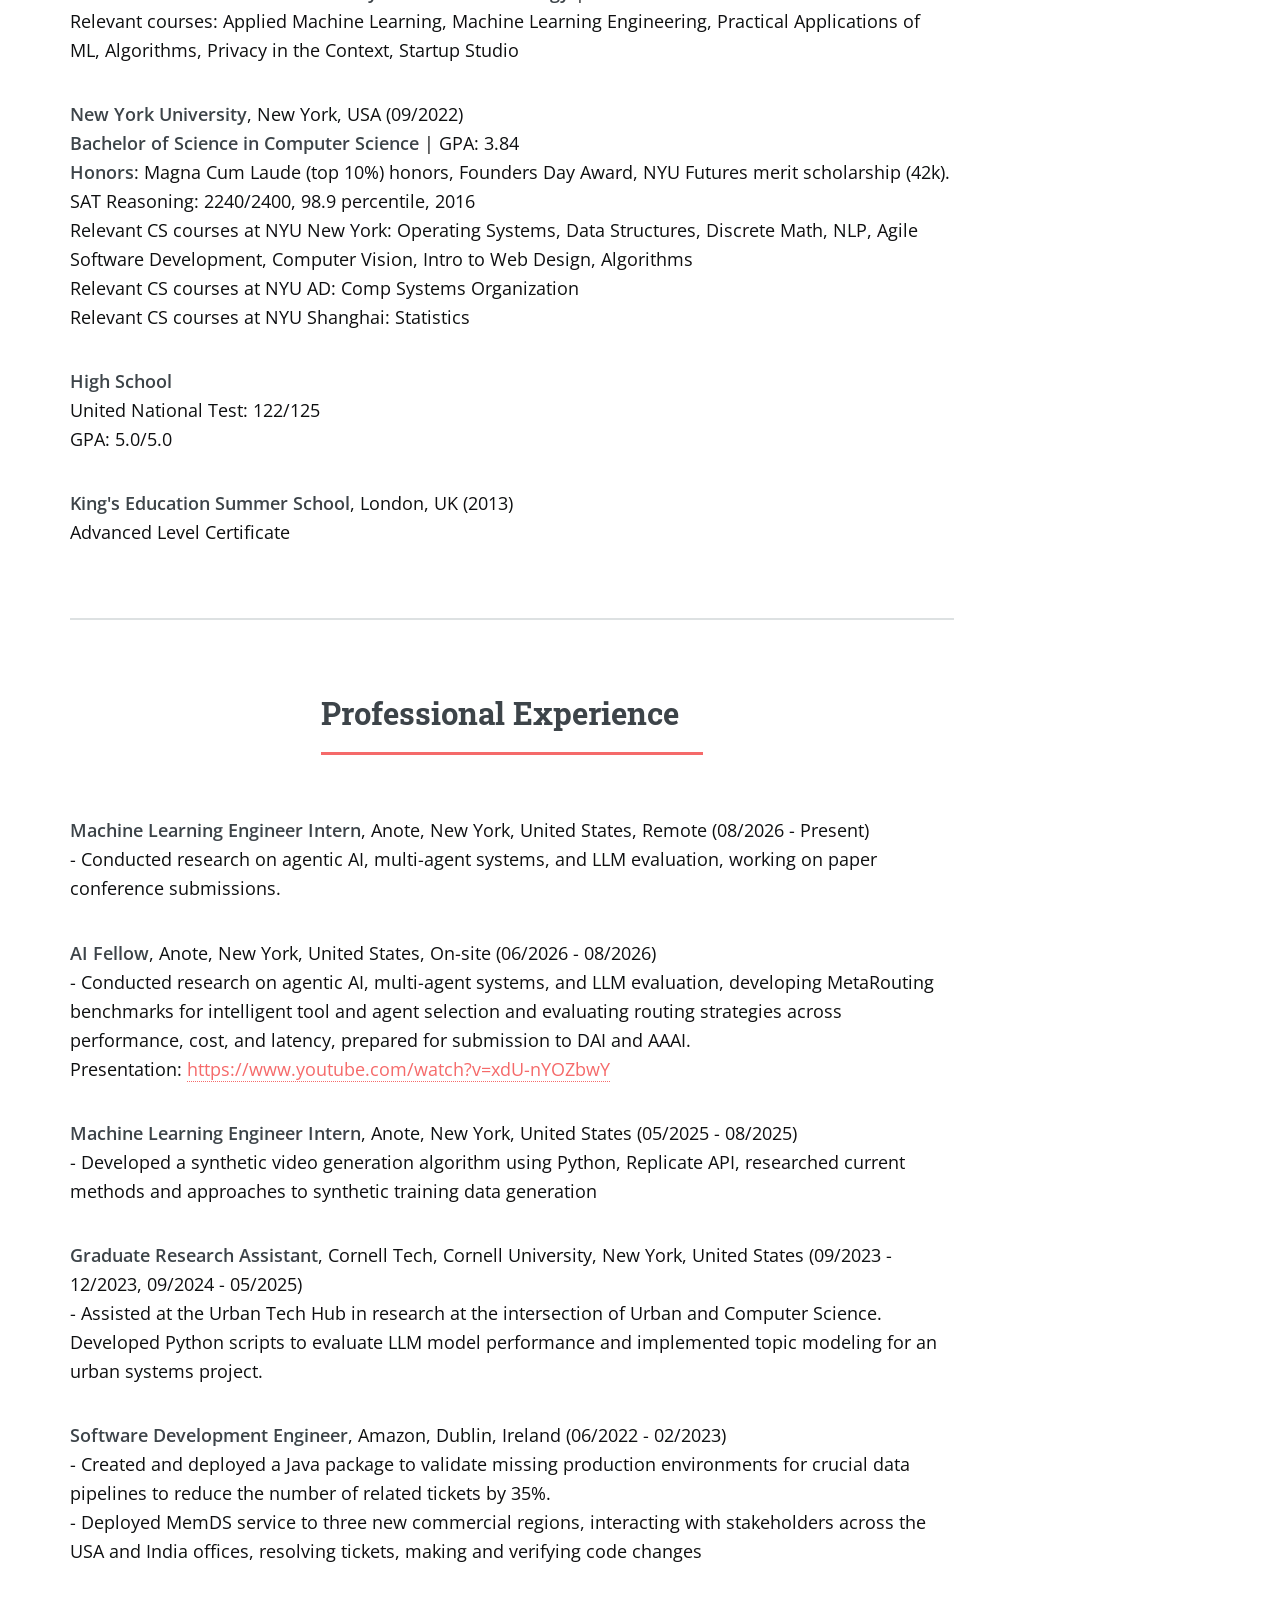
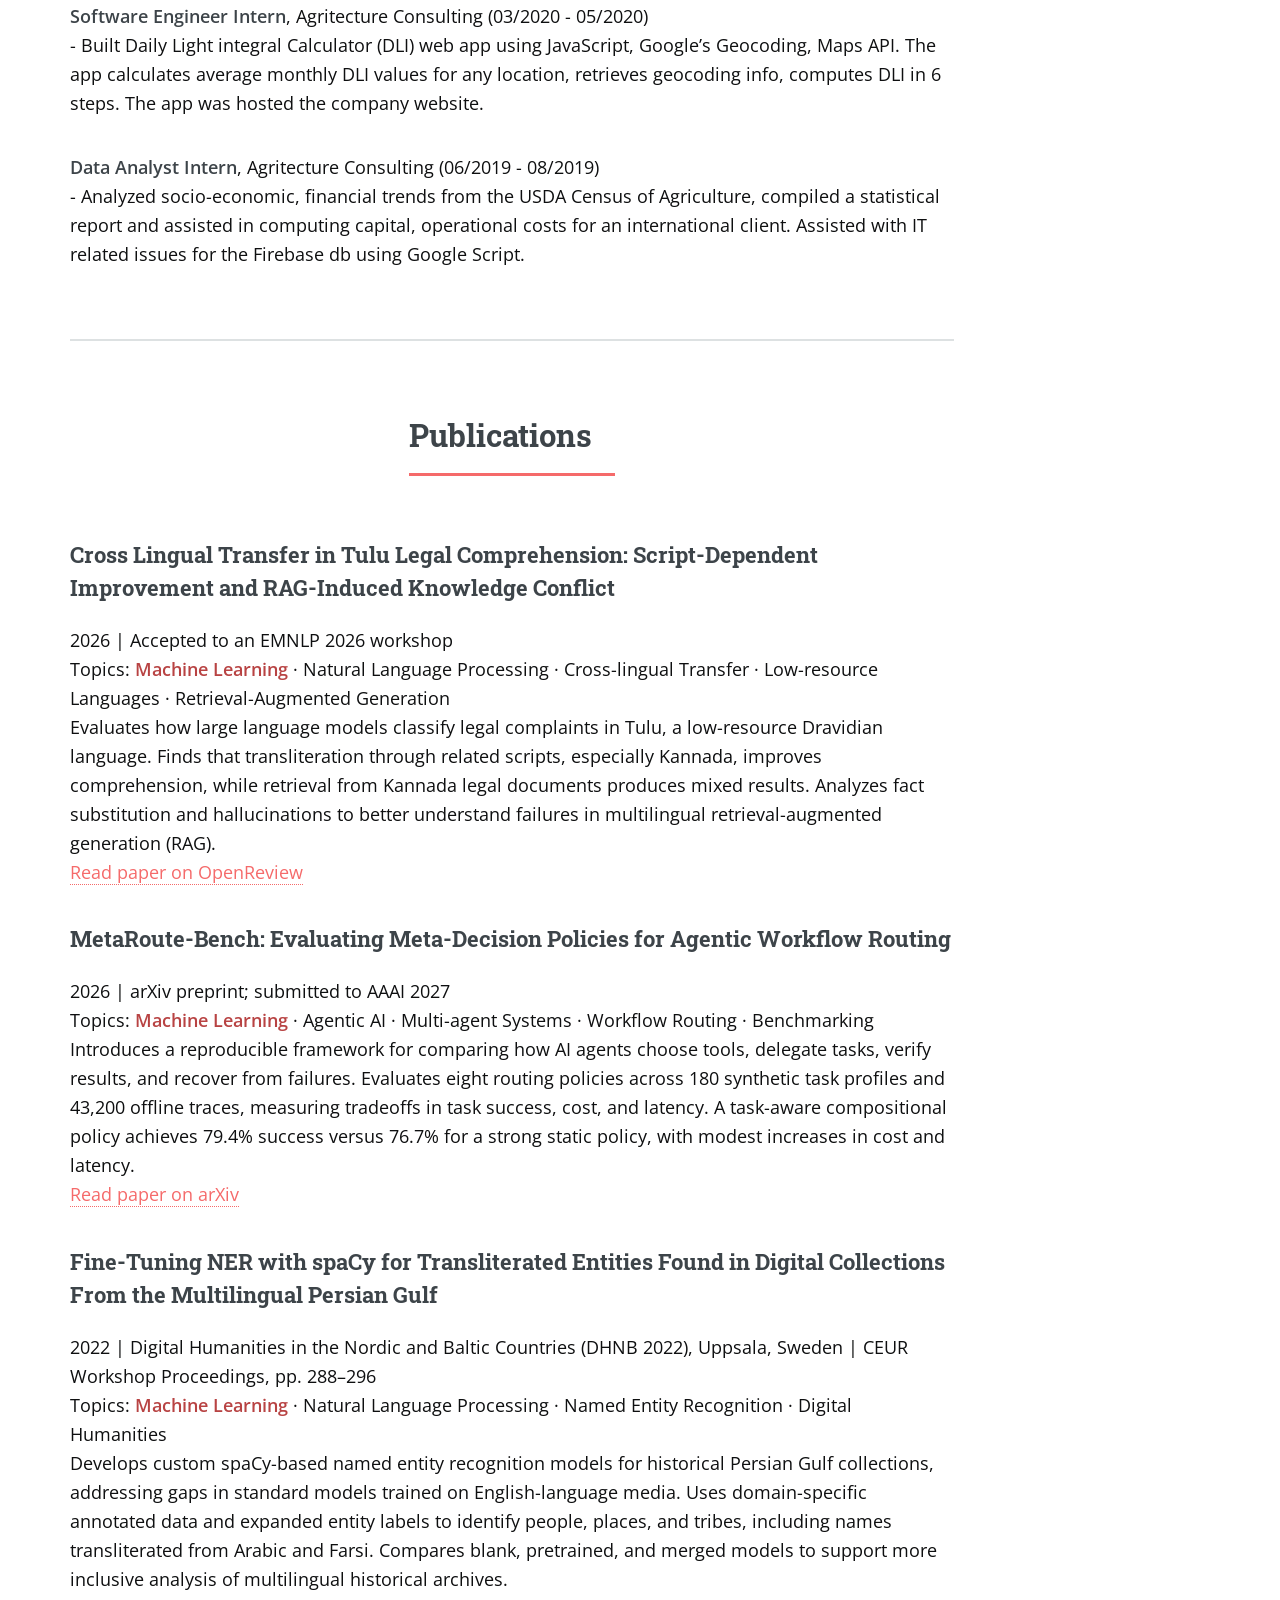
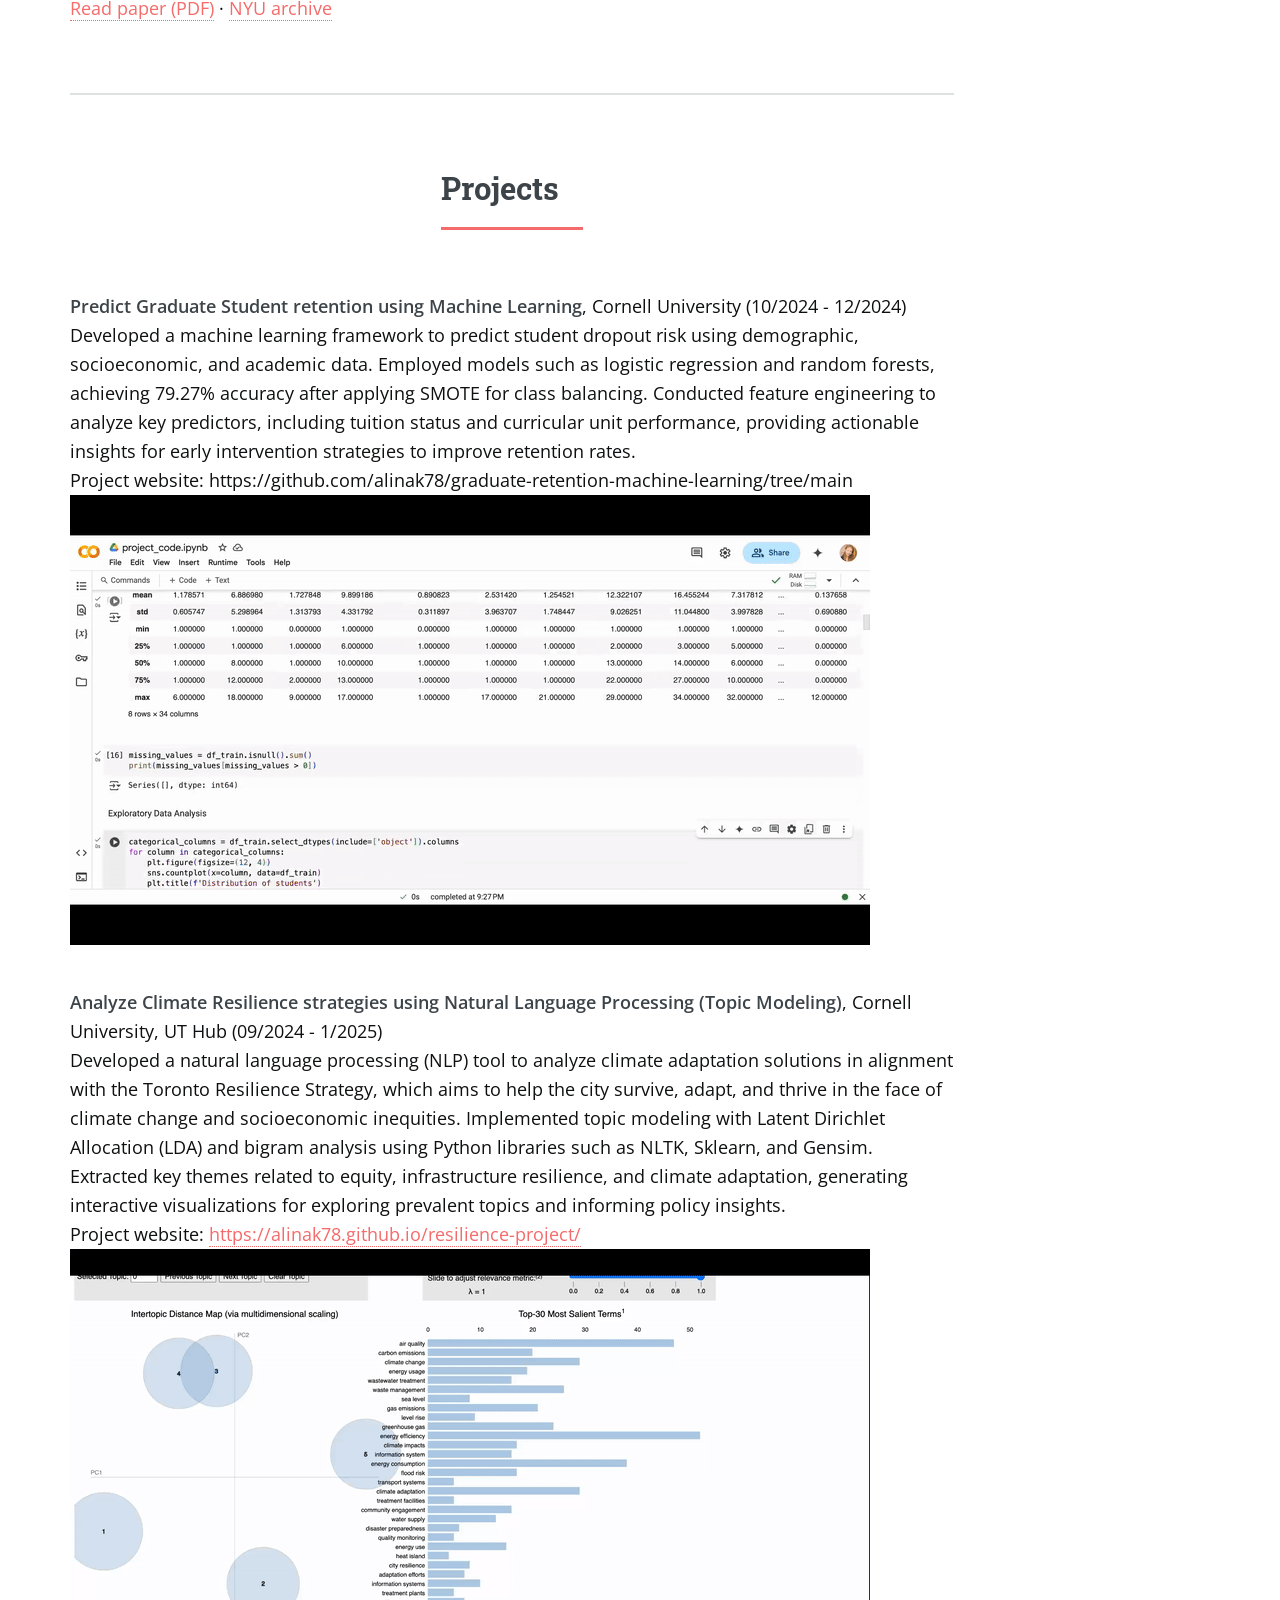
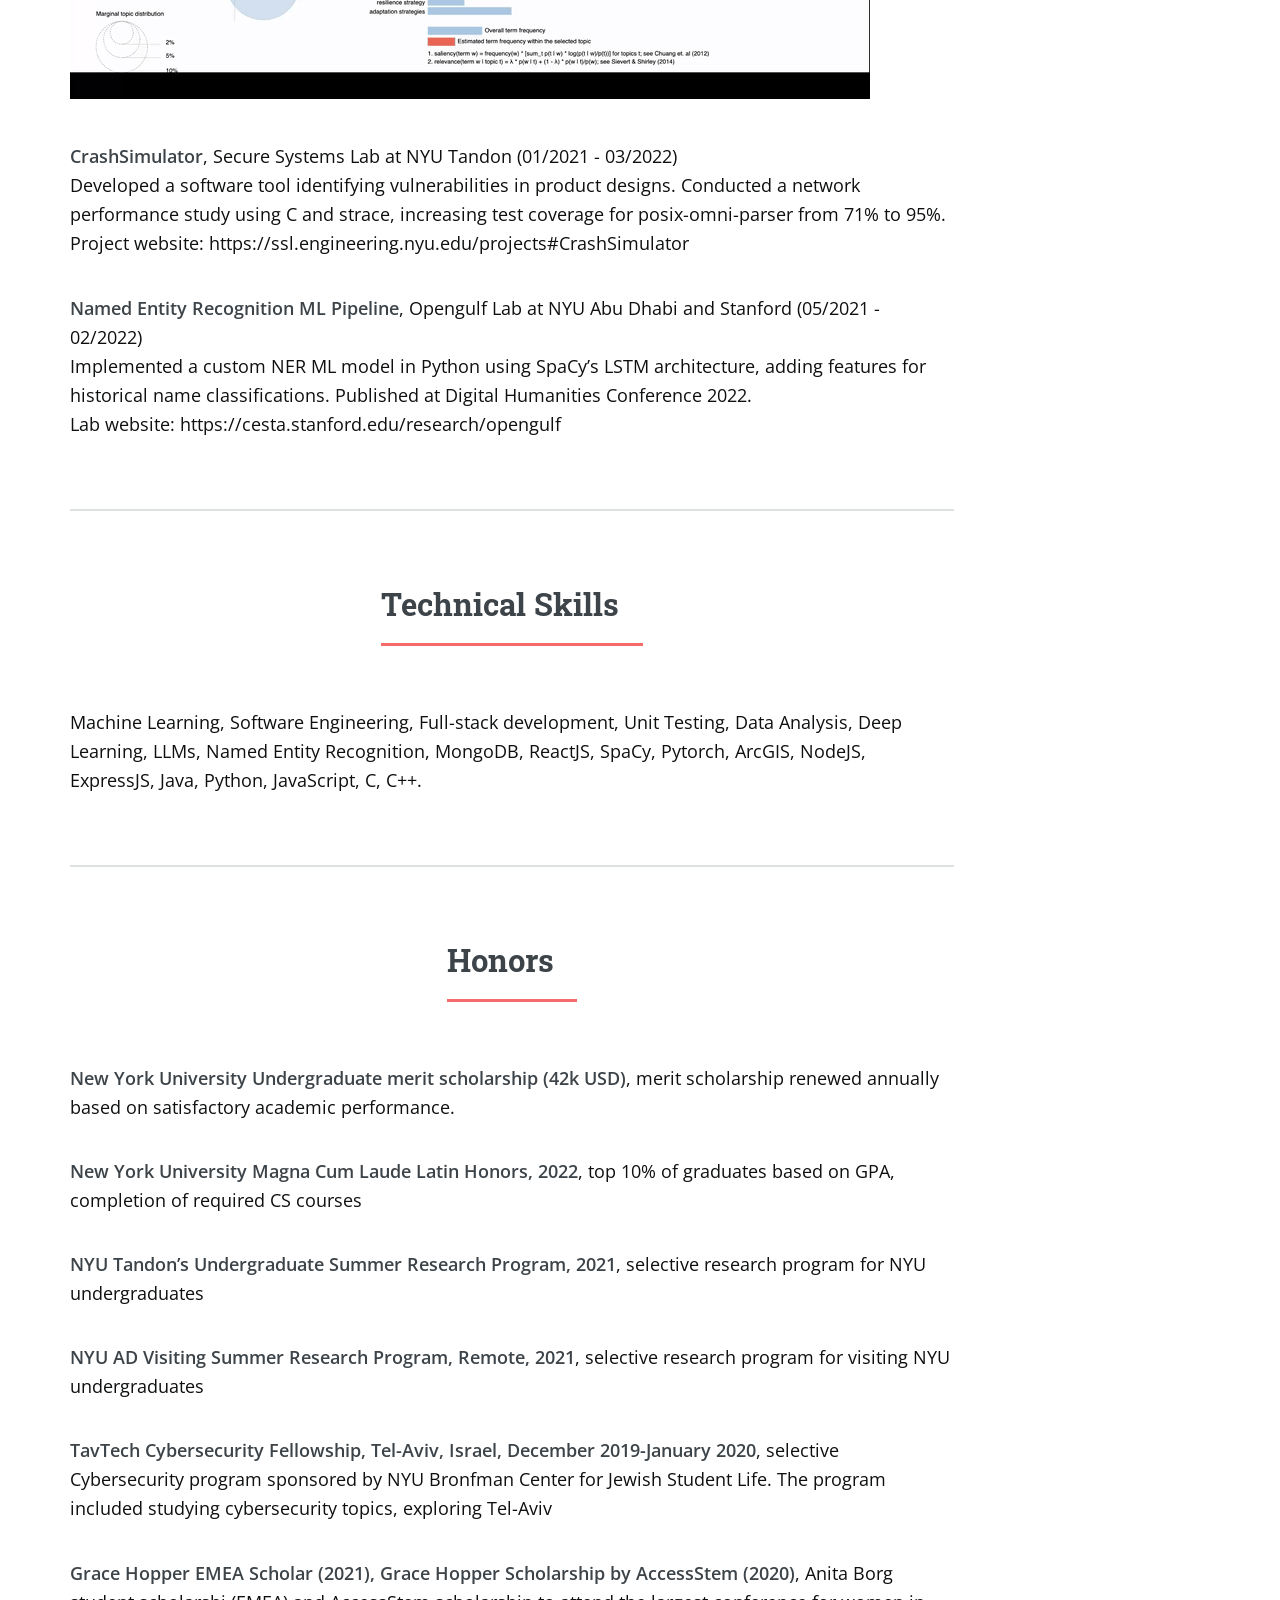
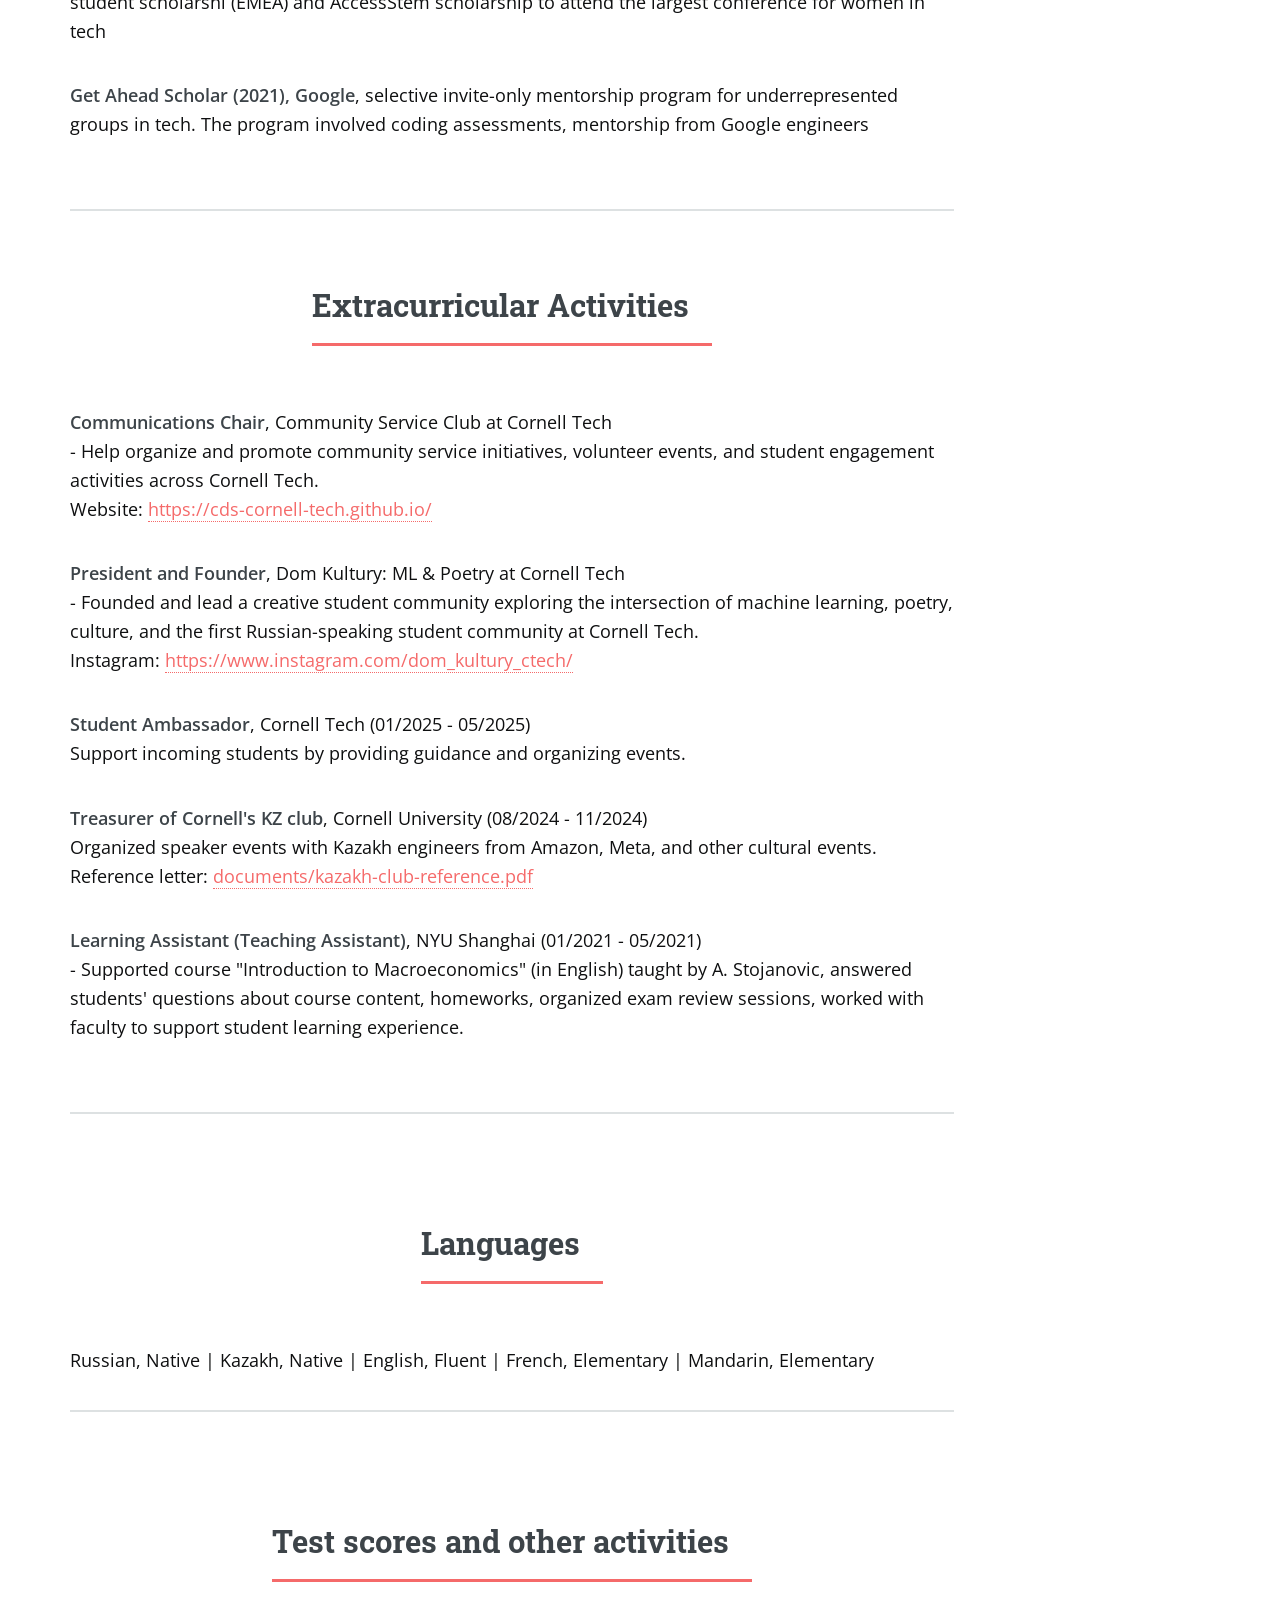
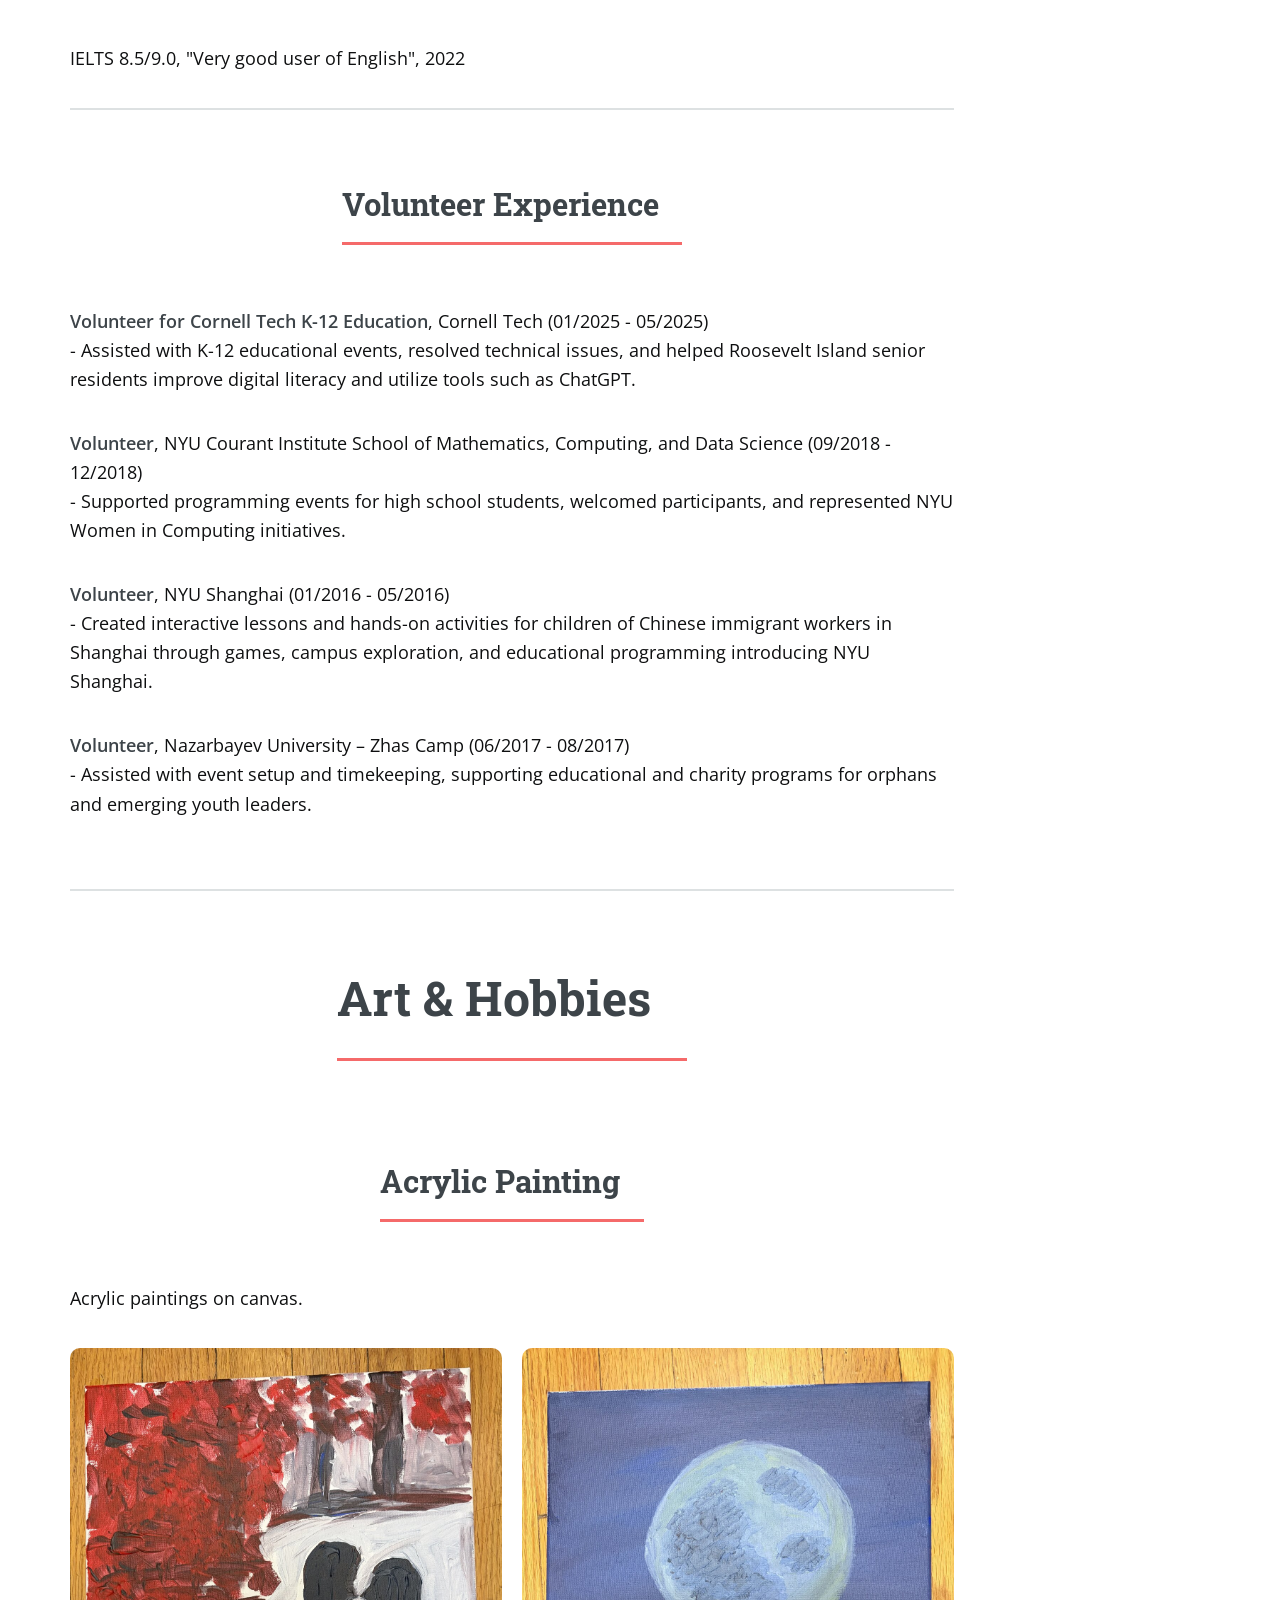
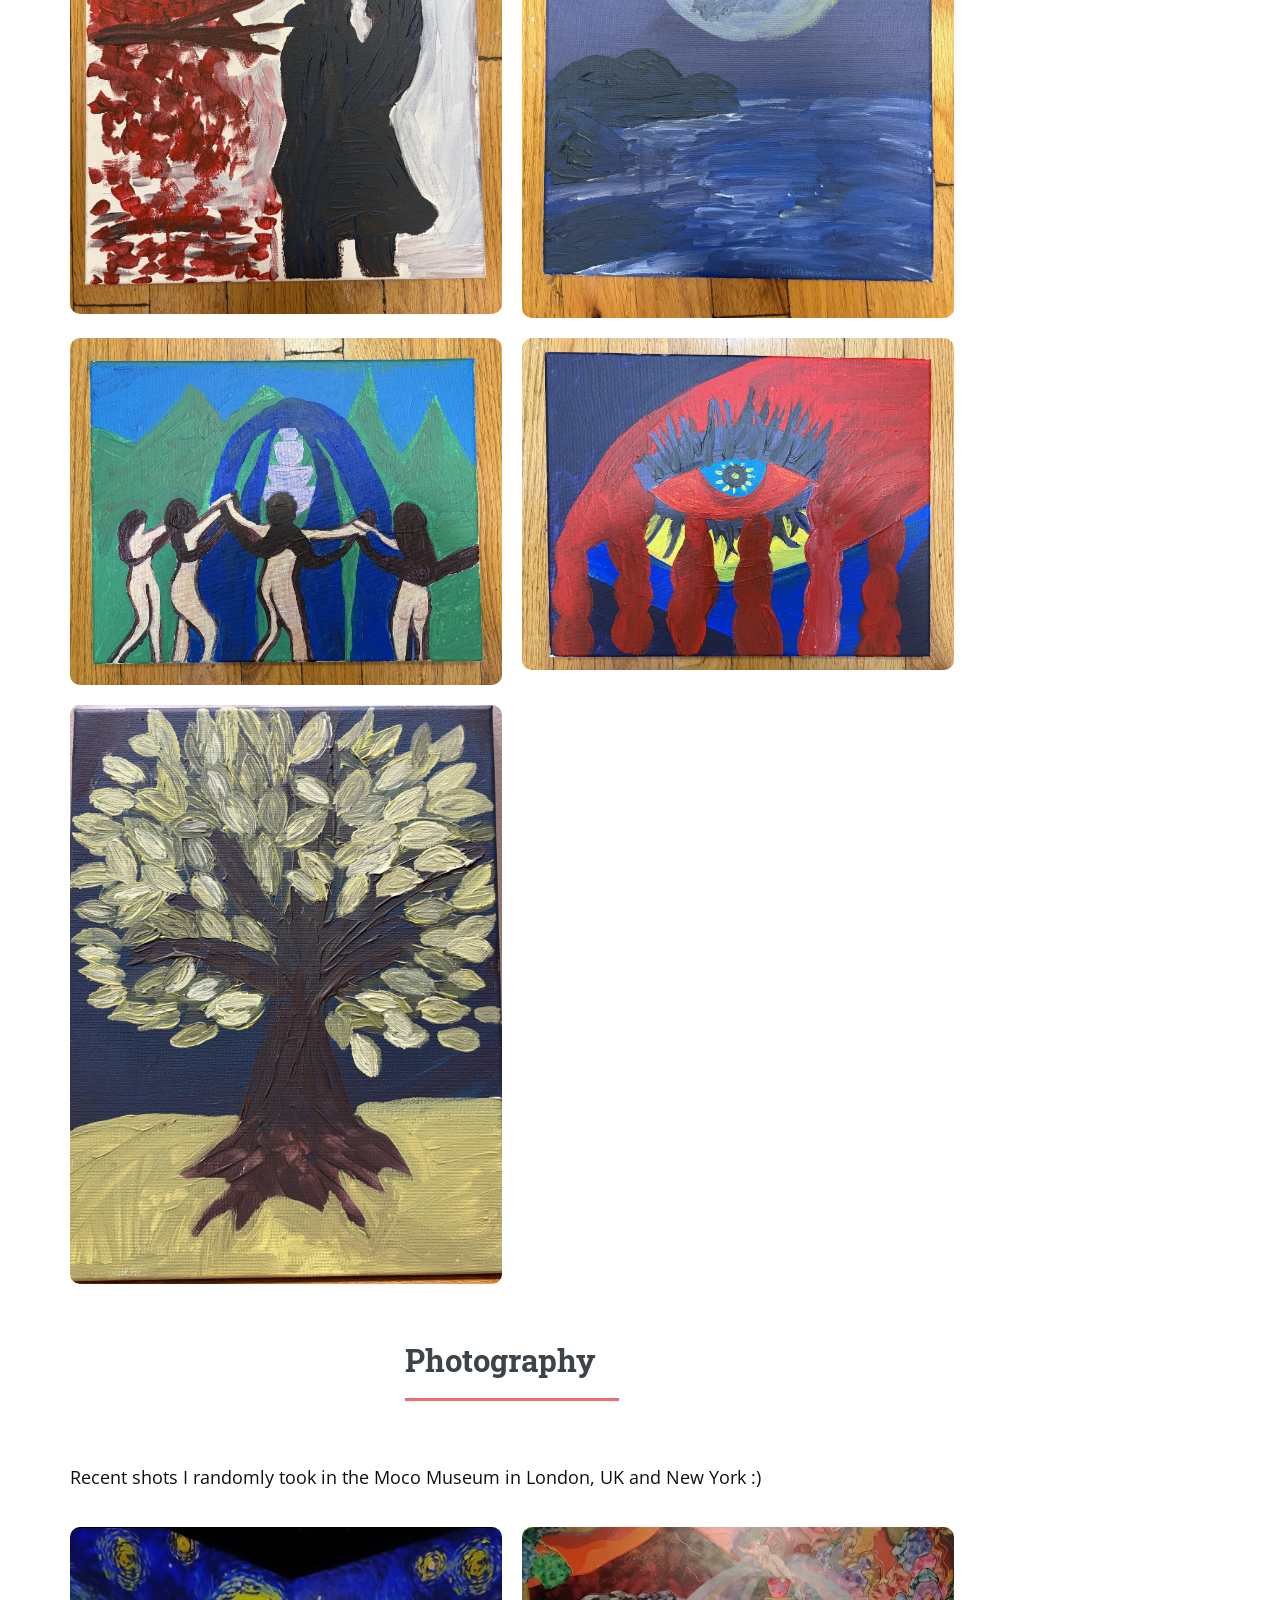
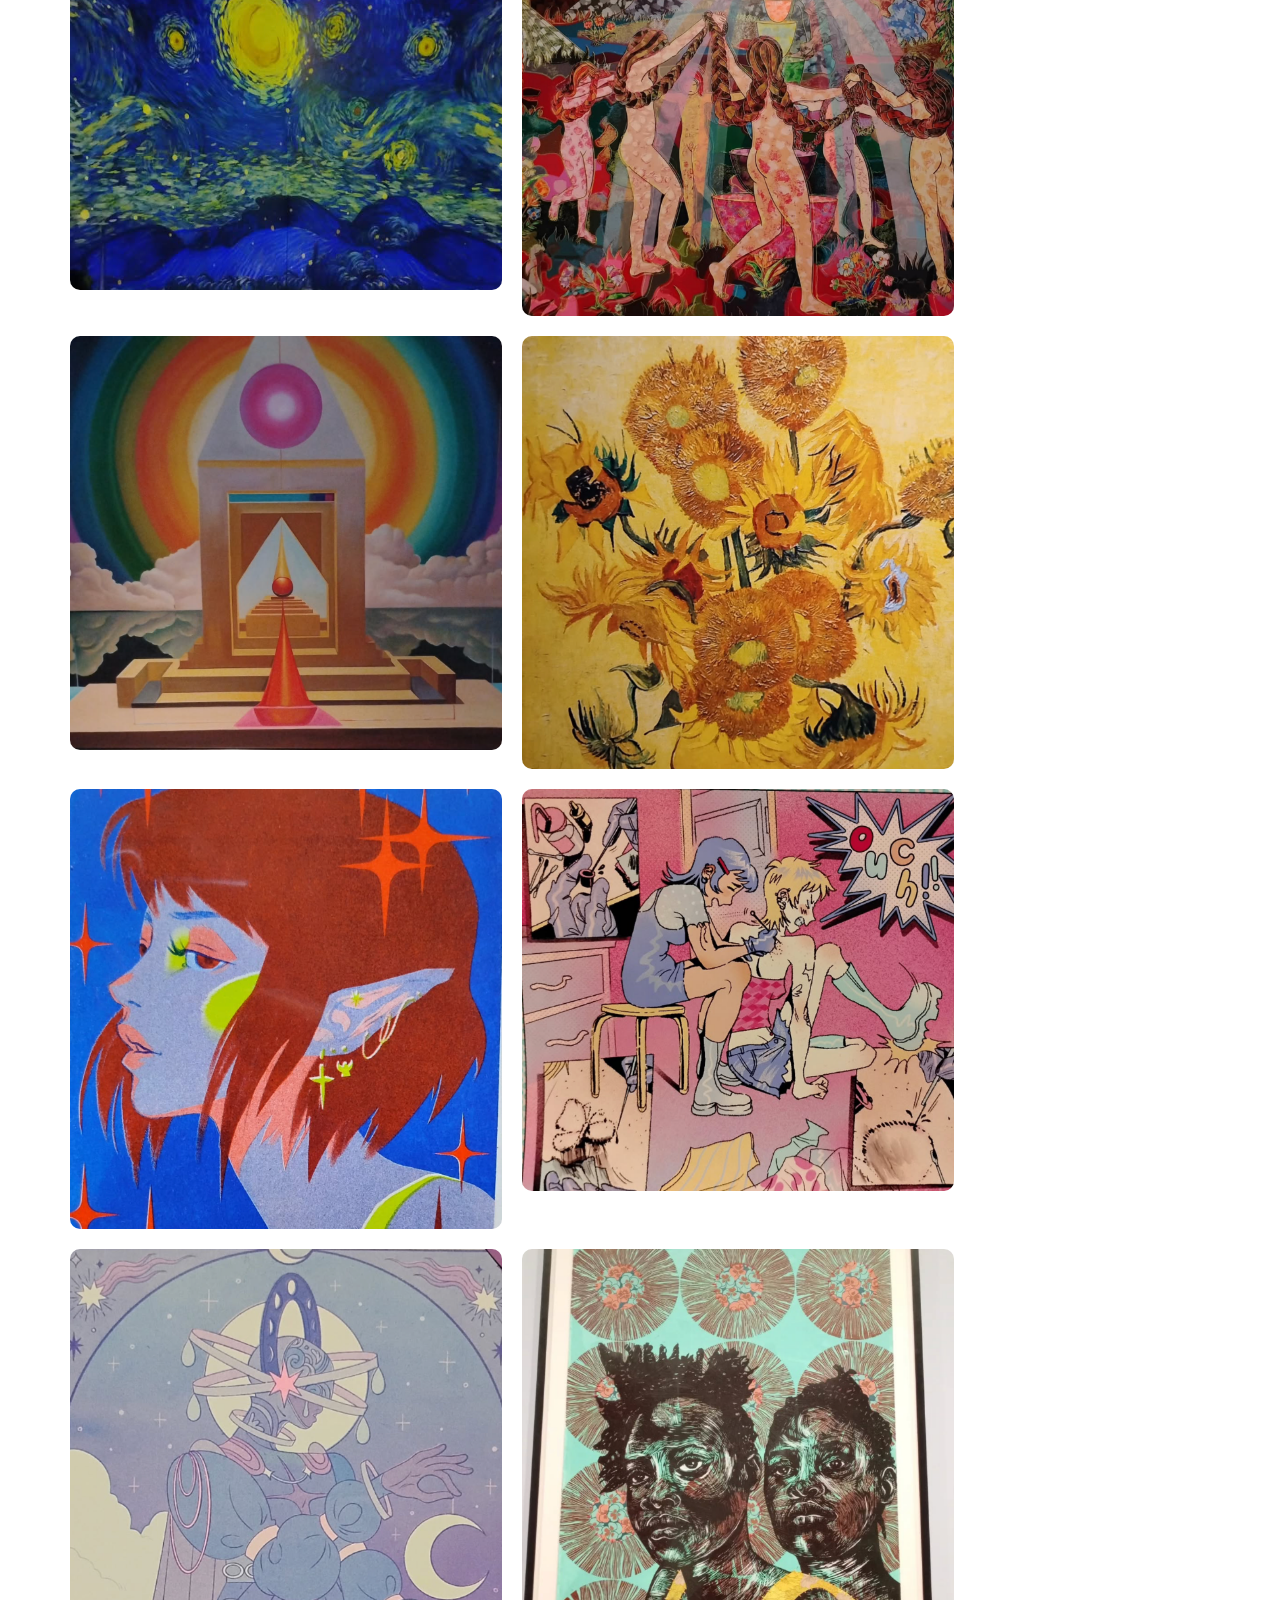
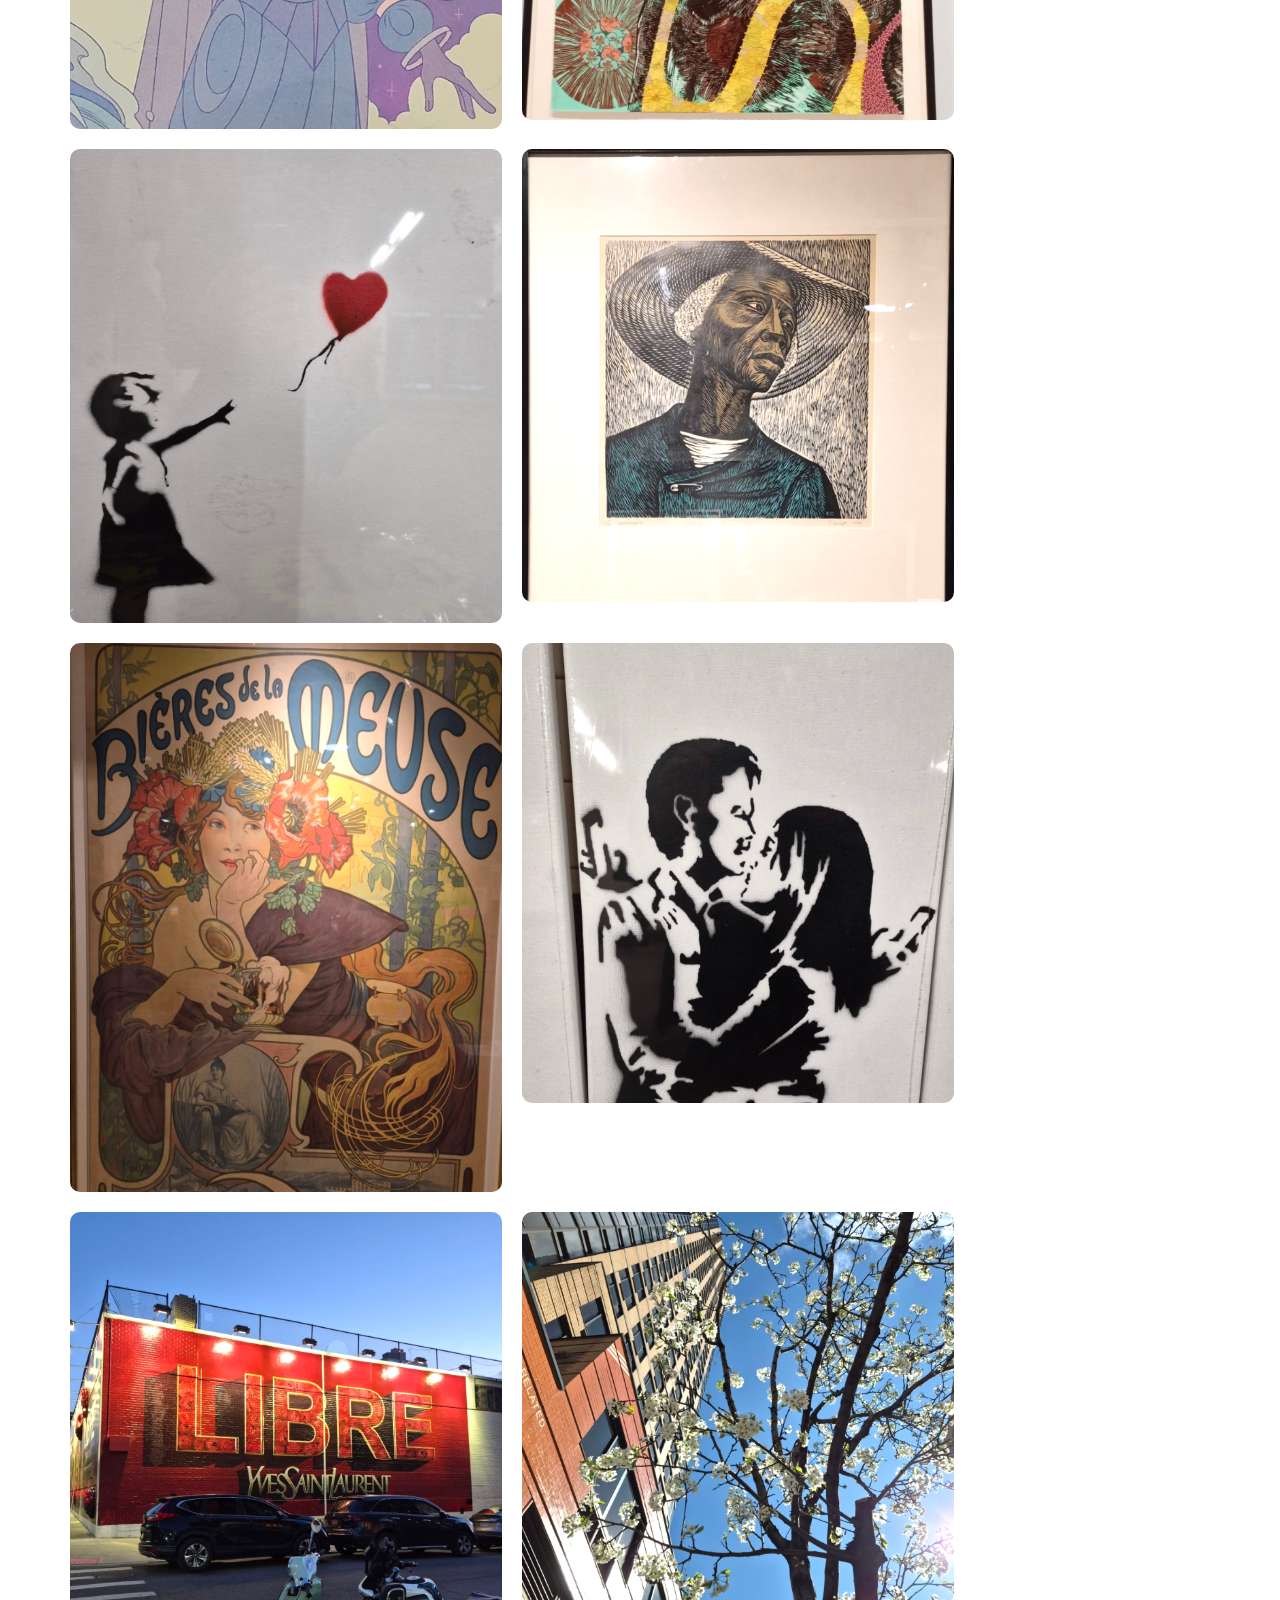
==== commit 696833f9: "Update print statement from 'Hello' to 'Goodbye'" ====
--- a/index.html
+++ b/index.html
@@ -111,7 +111,7 @@
 										<li><a href="https://github.com/alinak78" class="icon brands fa-github"><span class="label">GitHub</span></a></li>
 										<li><a href="https://www.linkedin.com/in/a-kapan/" class="icon brands fa-linkedin"><span class="label">LinkedIn</span></a></li>
 										<li><a href="https://scholar.google.com/citations?user=kFugk7QAAAAJ&amp;hl=en" class="icon scholar-icon" aria-label="Google Scholar"><img src="images/google-scholar.png" alt="" width="20" height="20"><span class="label">Google Scholar</span></a></li>
-									<li><a href="https://www.instagram.com/alina.kap78a/" class="icon brands fa-instagram"><span class="label">Instagram</span></a></li>
+									<li><a href="https://www.instagram.com/alinakapan78a/" class="icon brands fa-instagram"><span class="label">Instagram</span></a></li>
 									</ul>
 									<nav class="site-menu" aria-label="Primary navigation">
 										<button class="site-menu-toggle icon solid fa-bars" type="button" aria-expanded="false" aria-controls="site-menu-links">
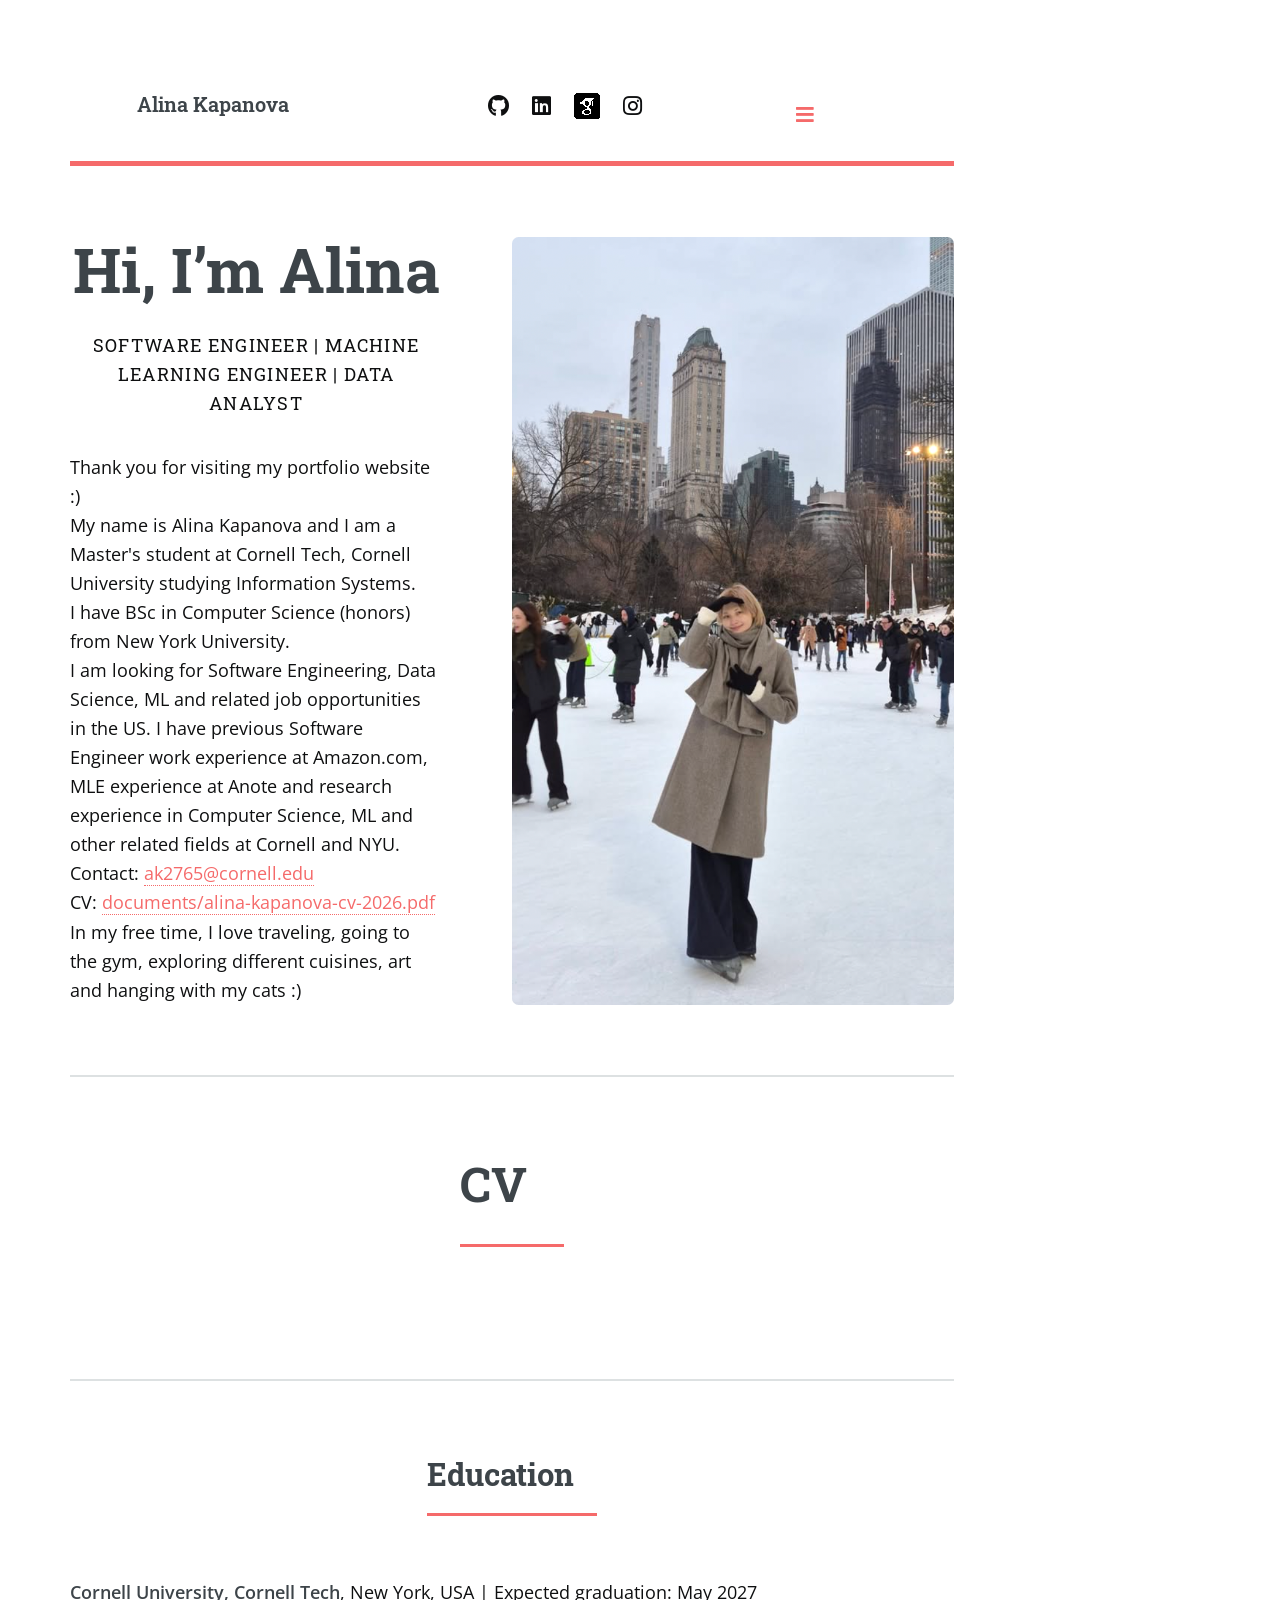
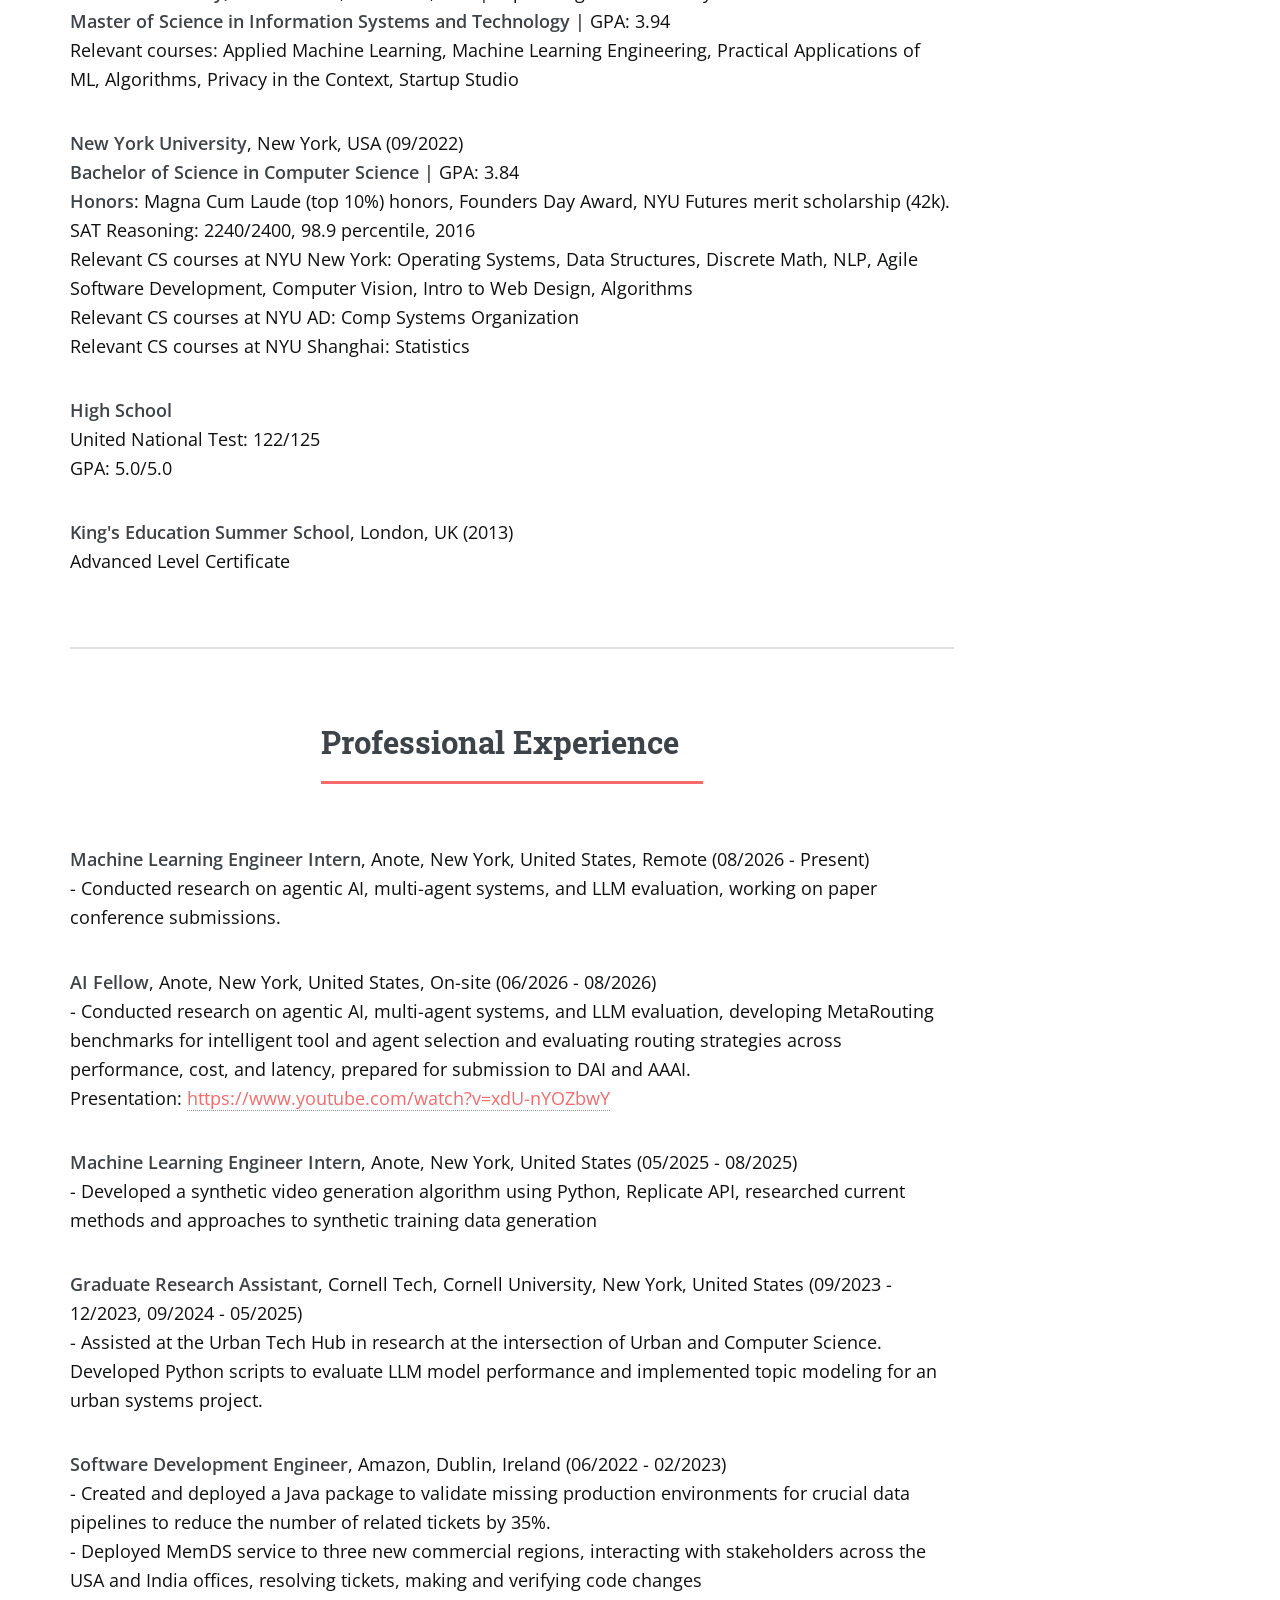
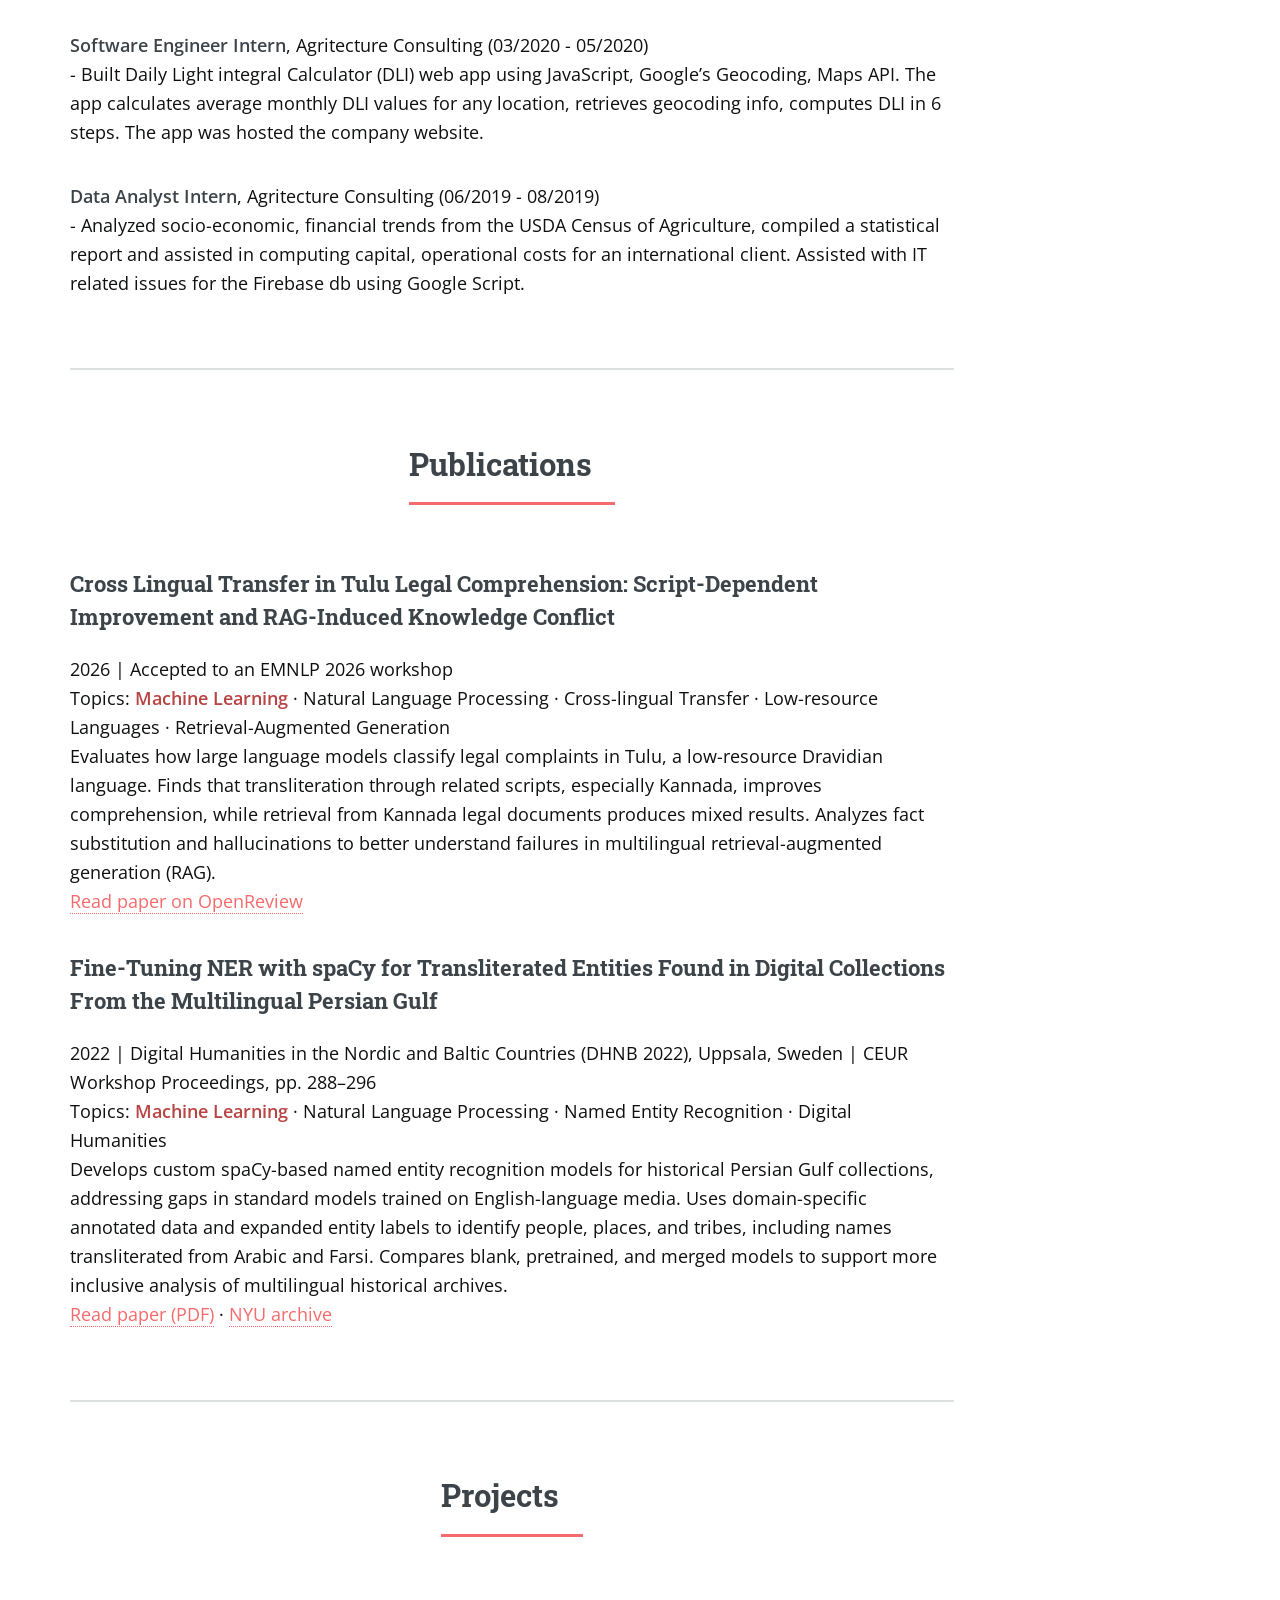
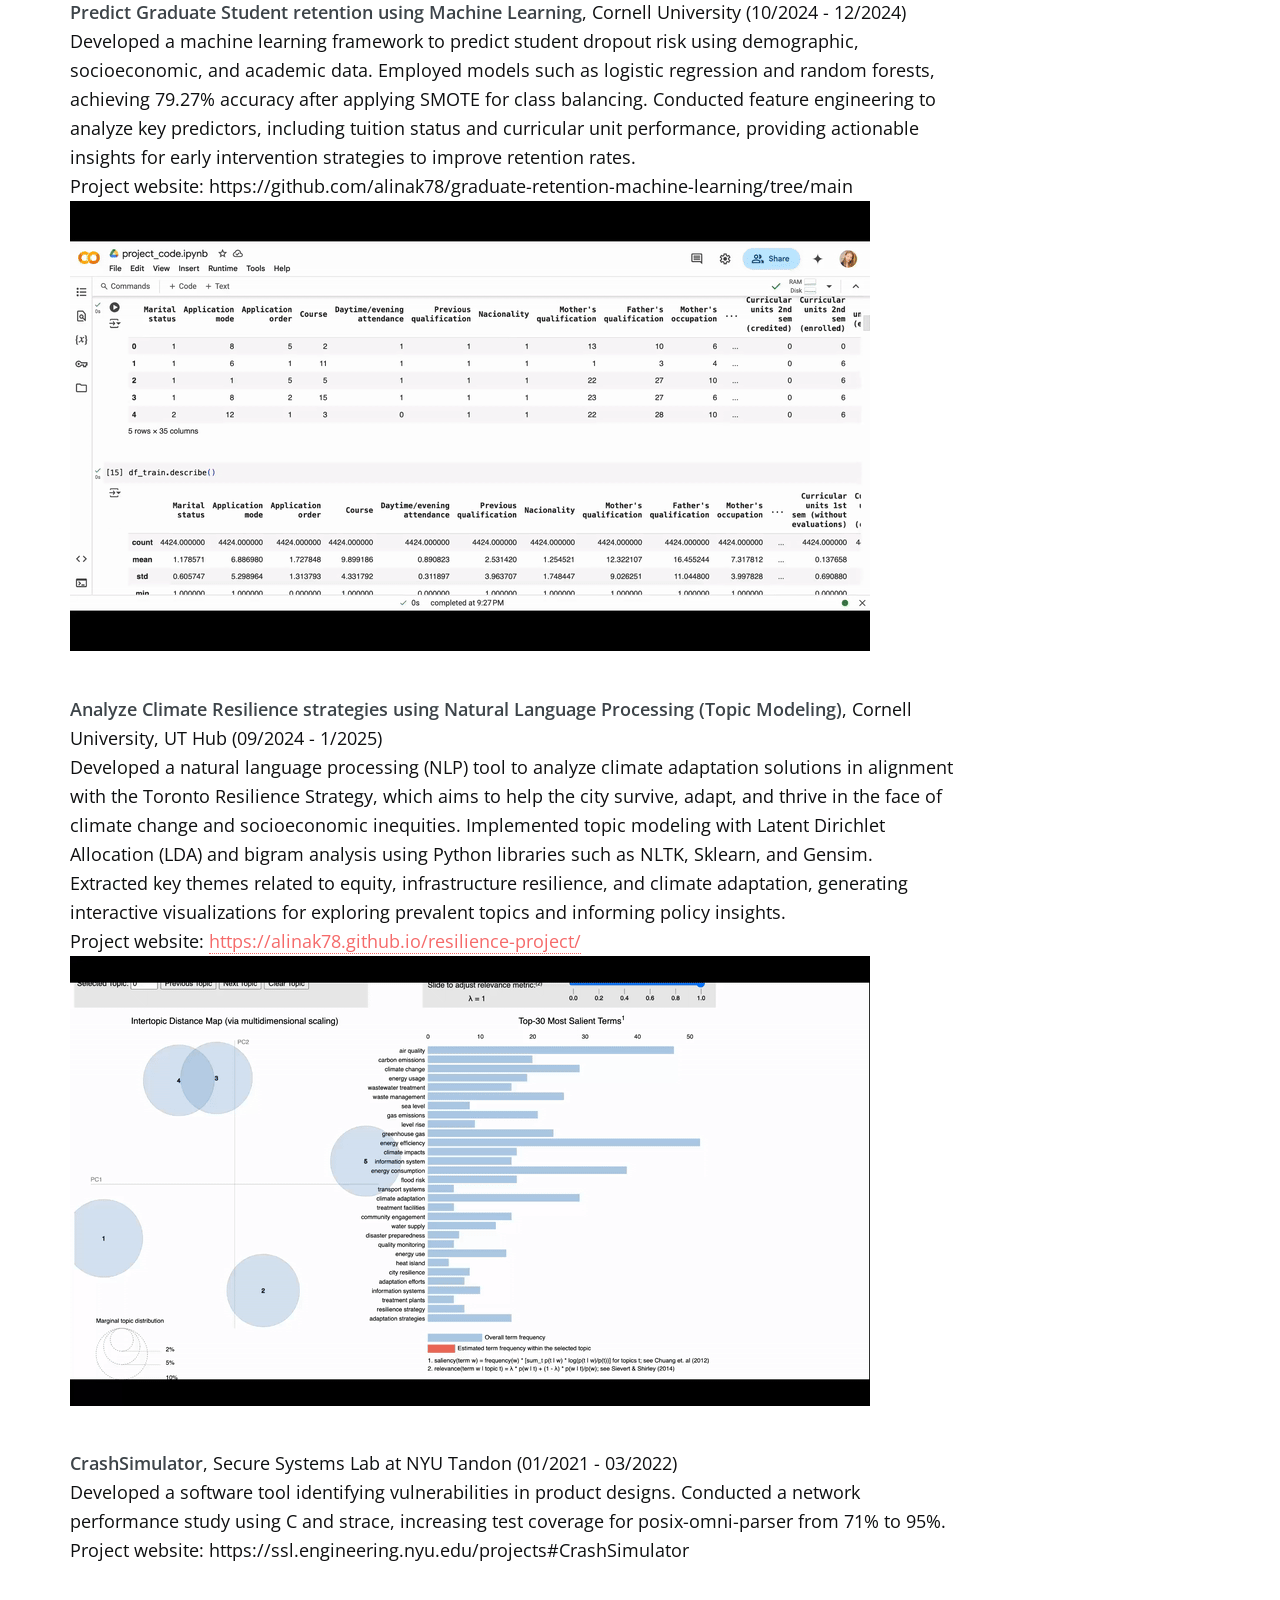
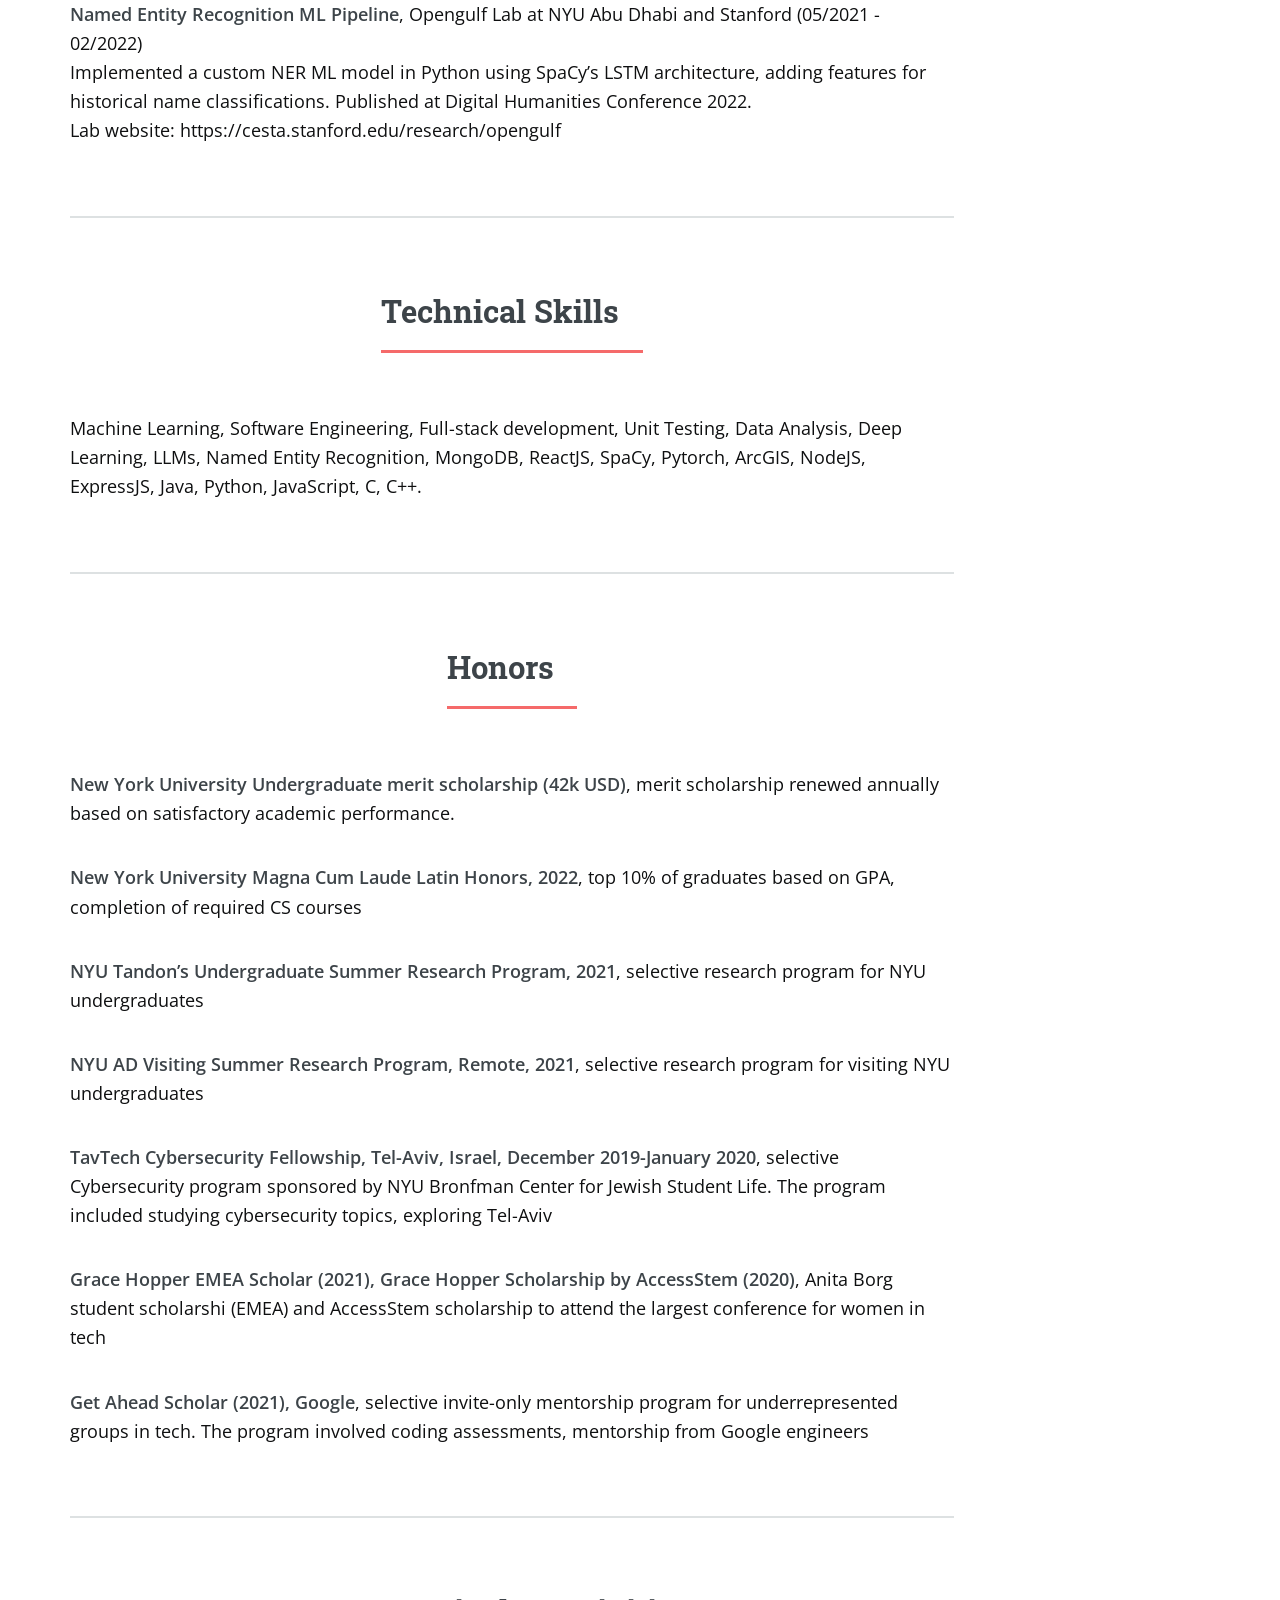
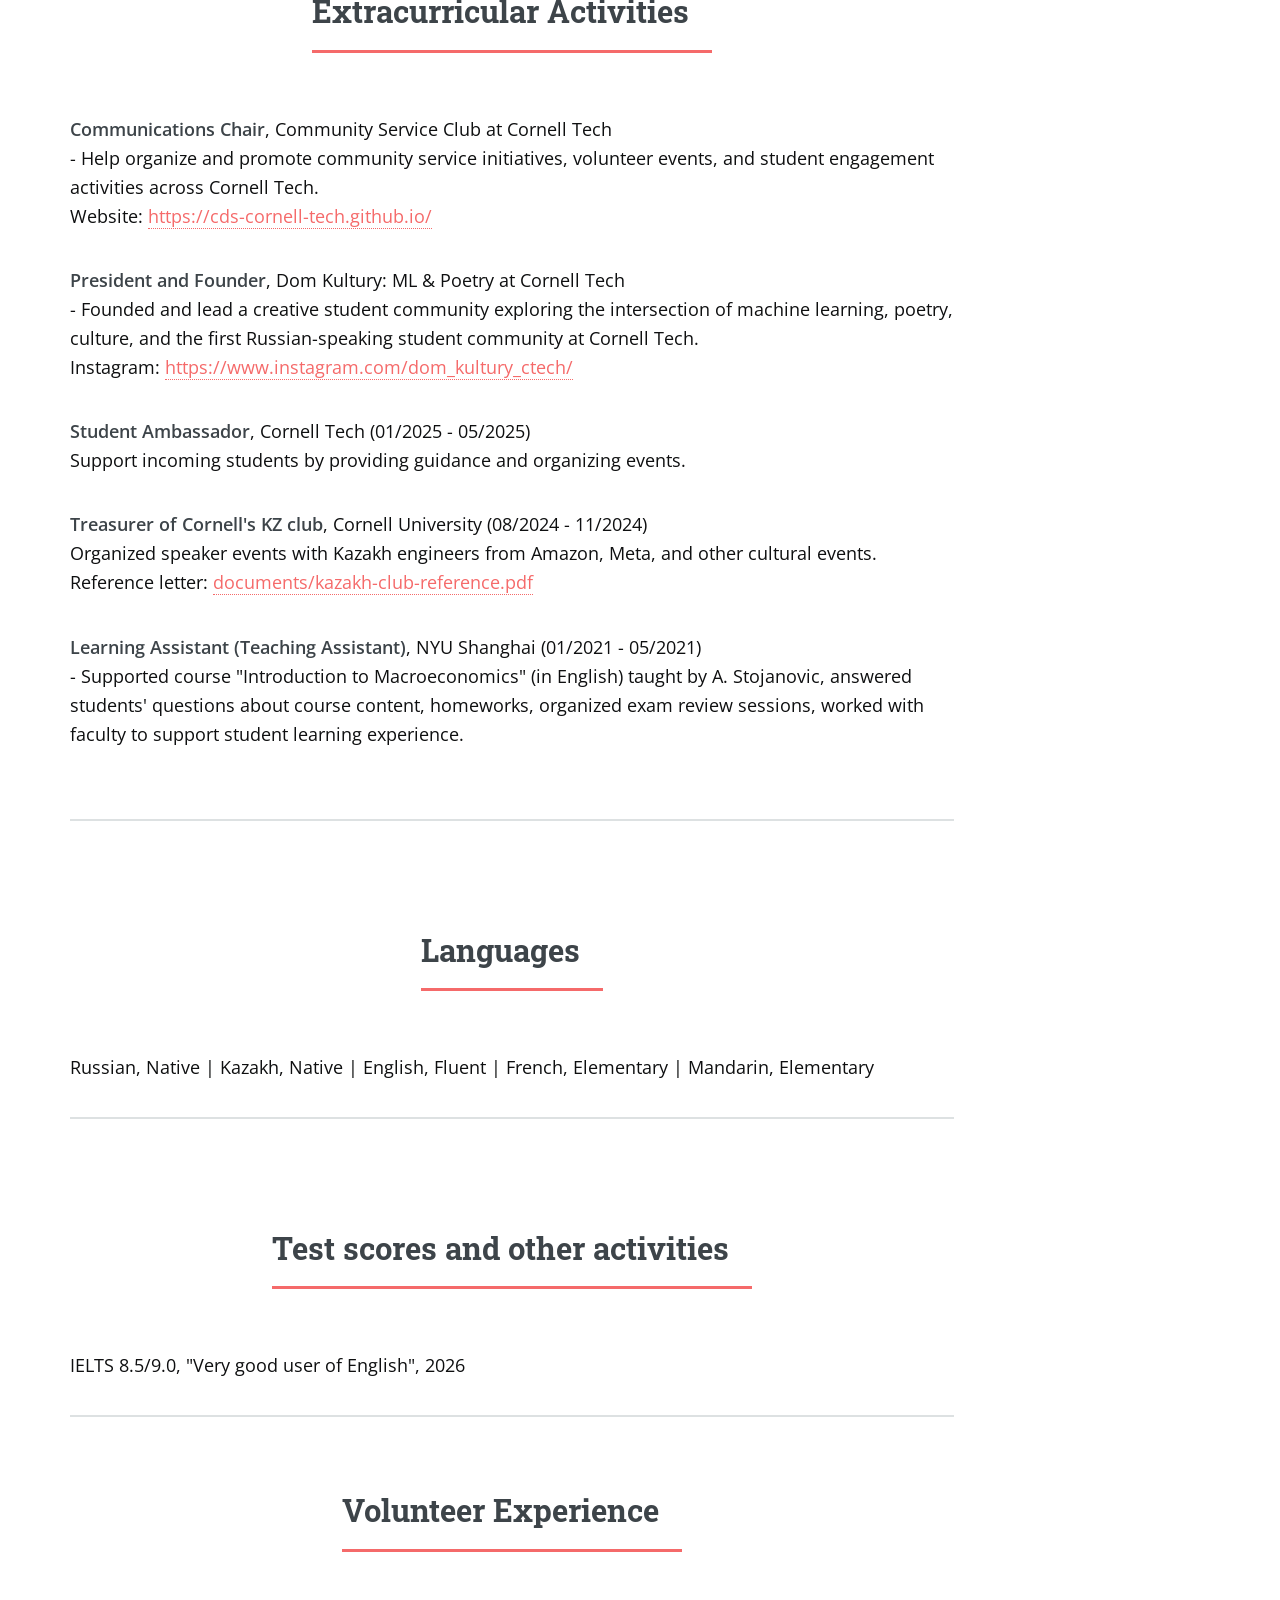
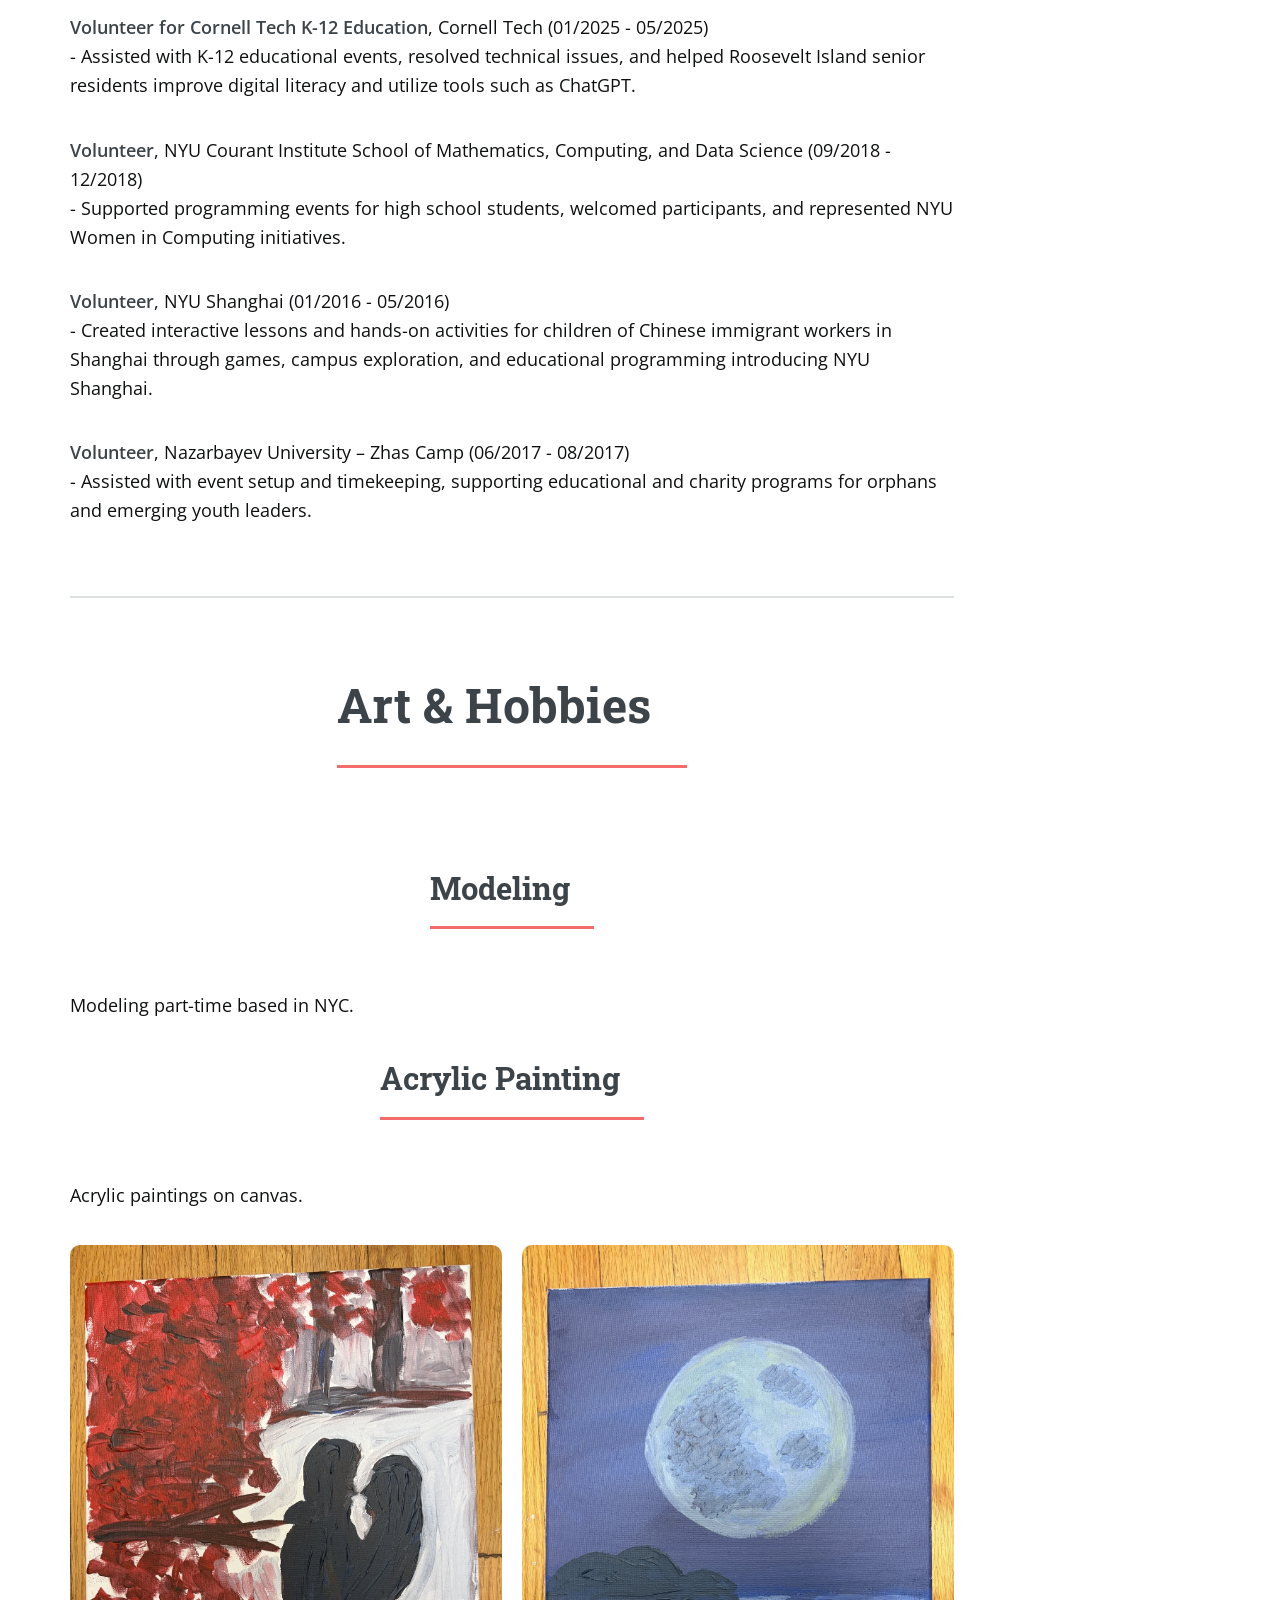
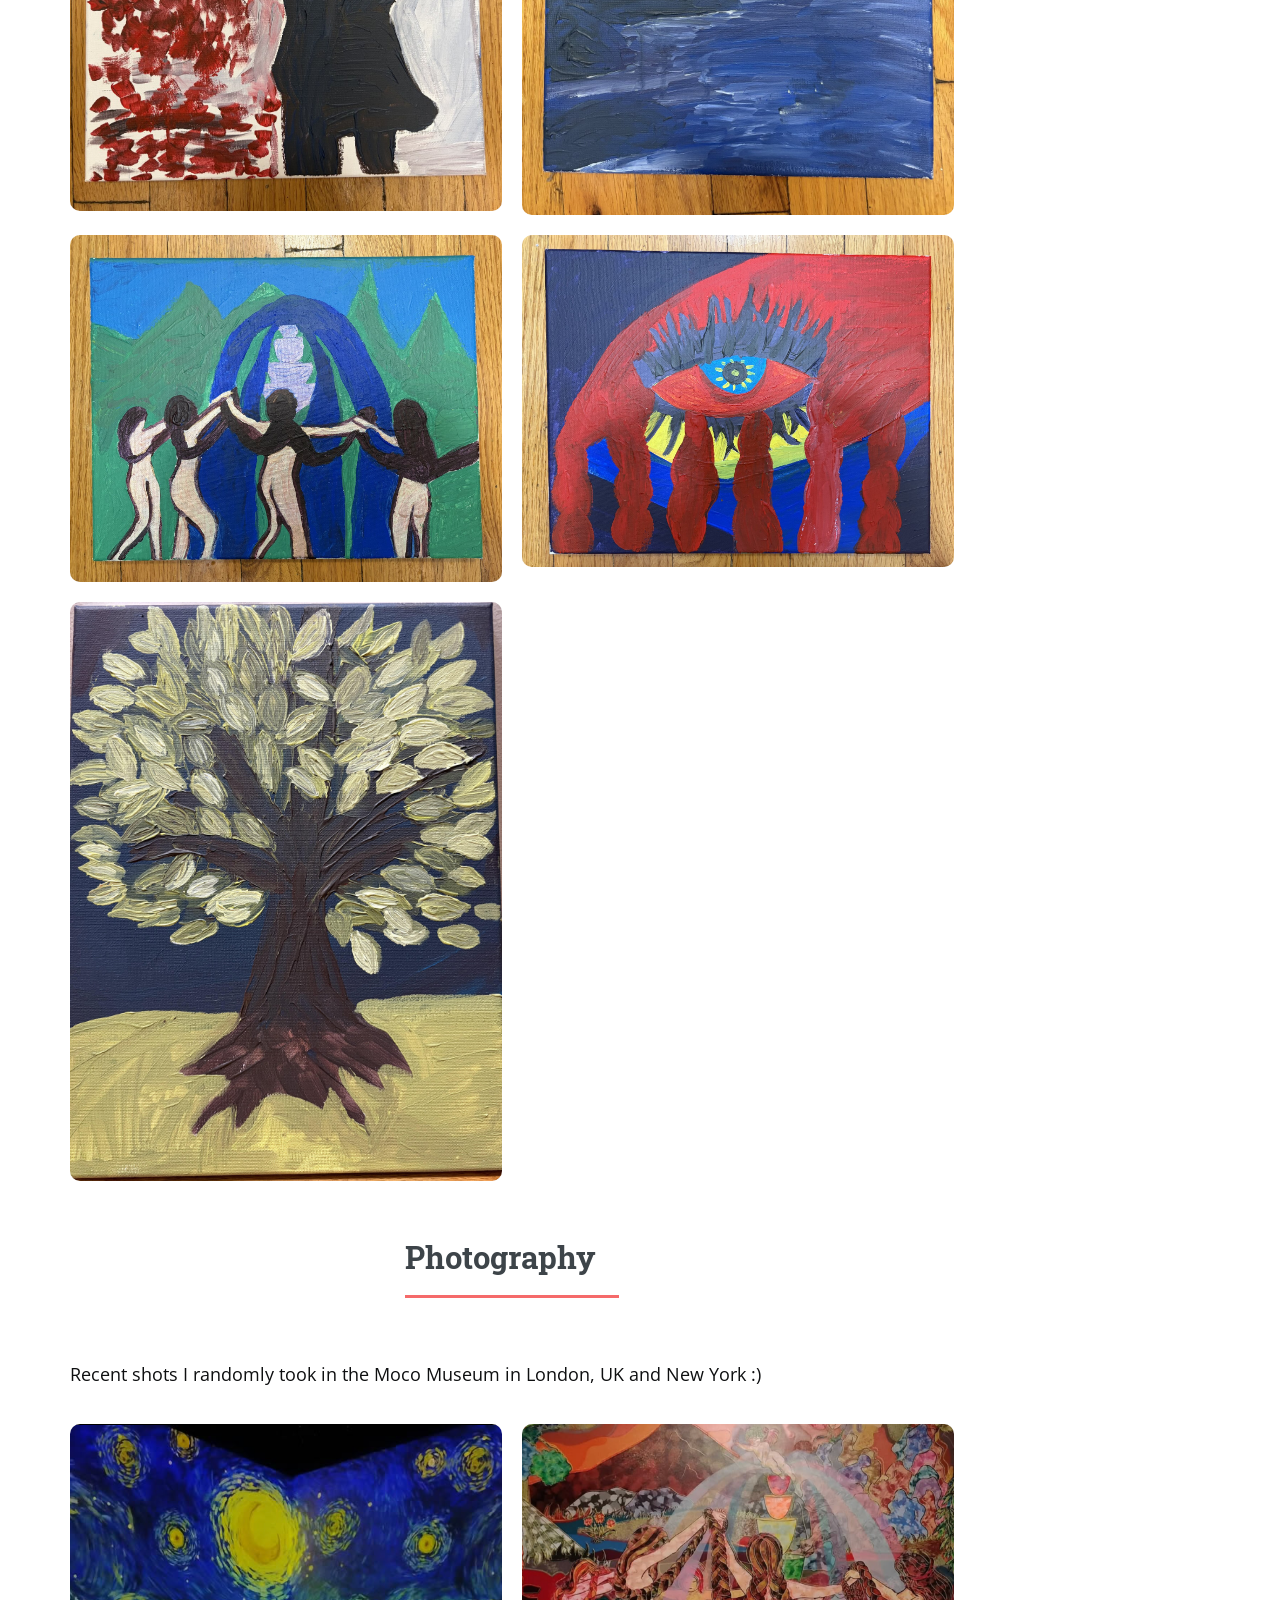
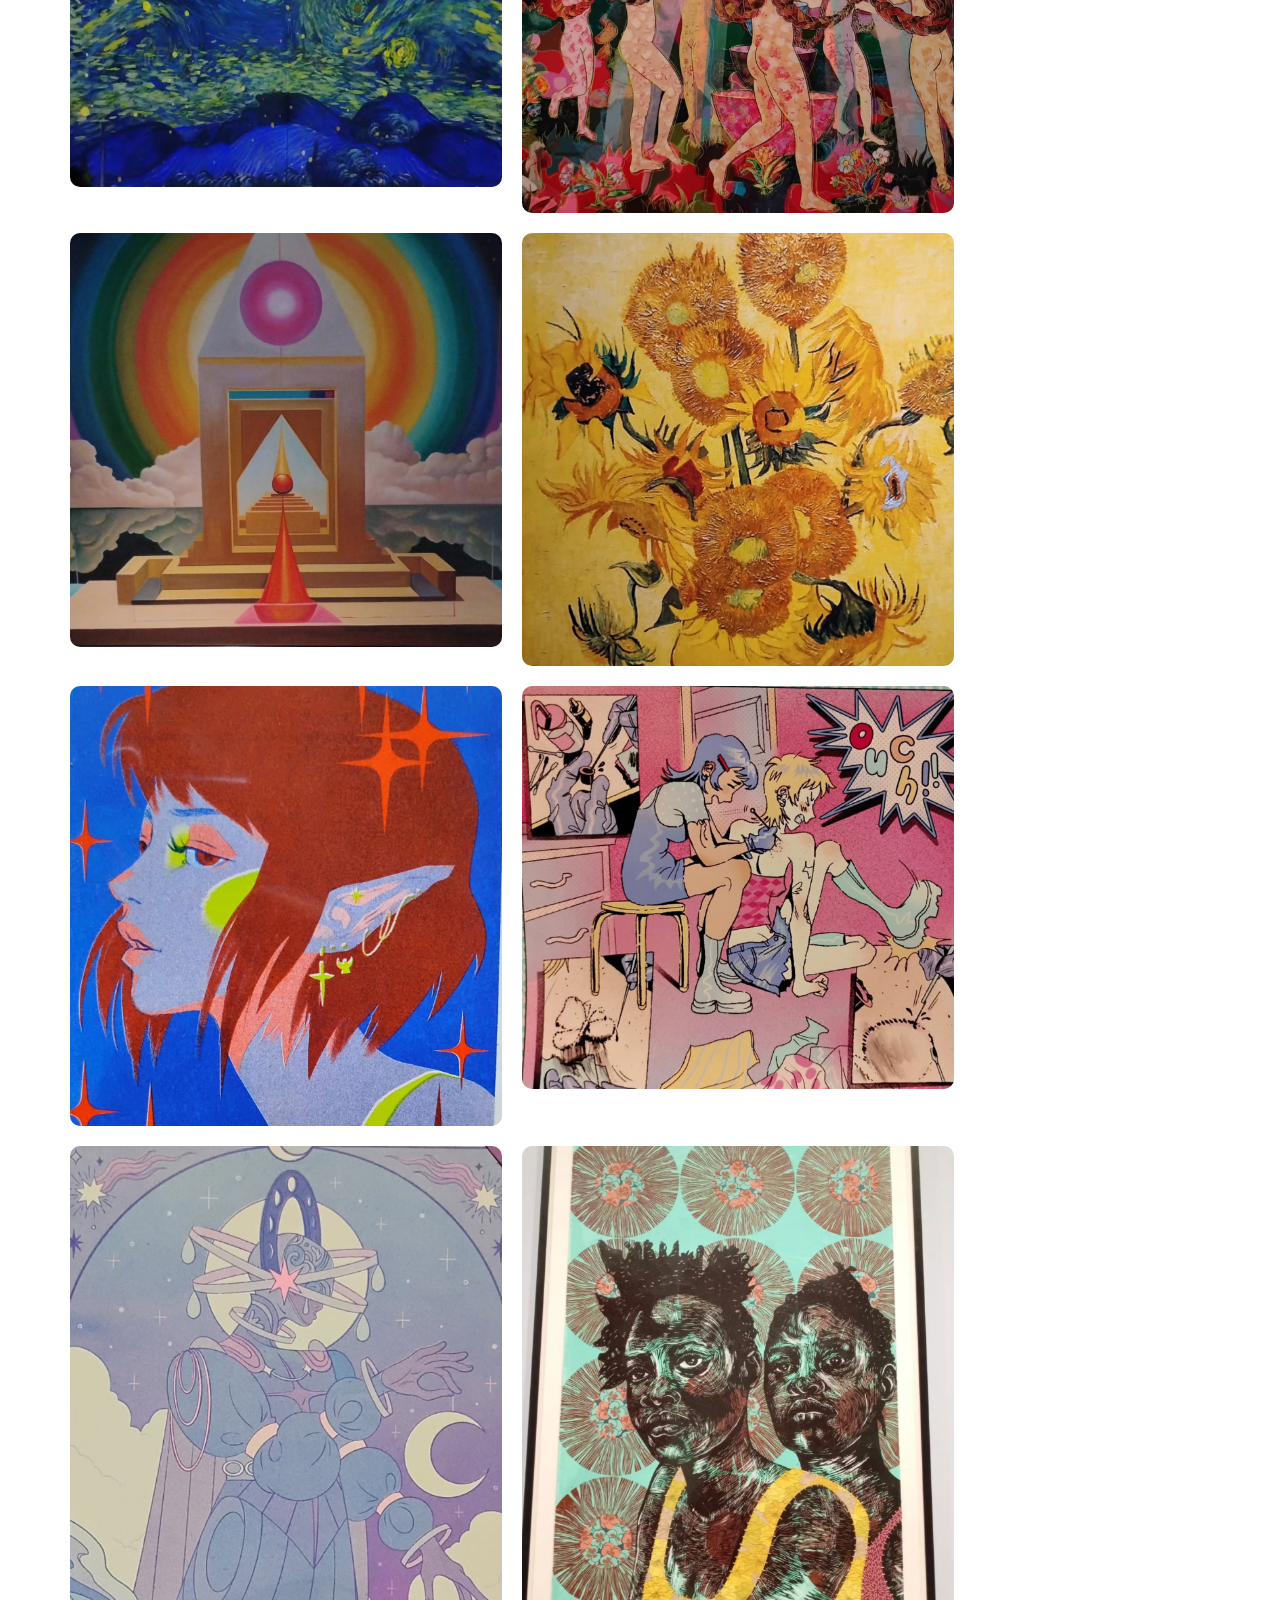
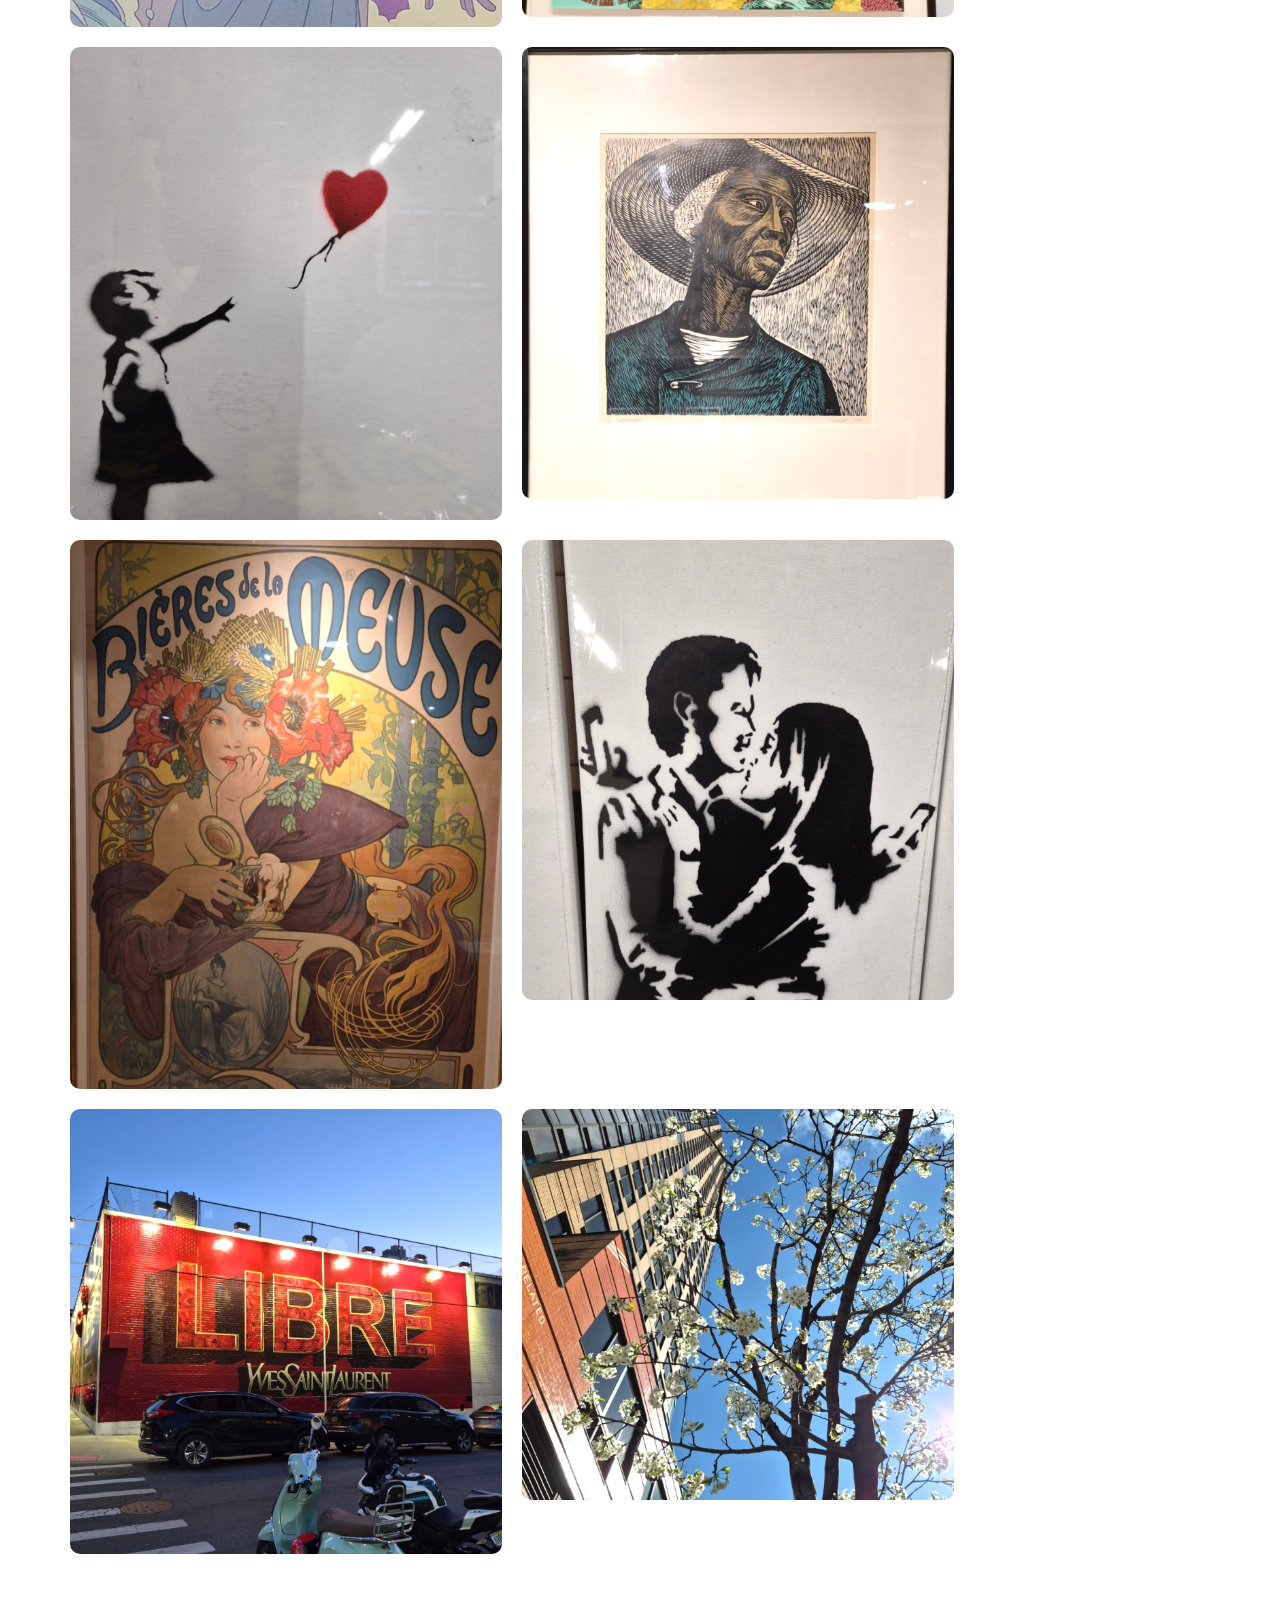
==== commit 5db3ca4a: "Update bio, hobbies, IELTS year, and publications" ====
--- a/index.html
+++ b/index.html
@@ -134,6 +134,7 @@
 										<p>Thank you for visiting my portfolio website :) <br/> My name is Alina Kapanova and I am a Master's student at Cornell Tech, Cornell University studying Information Systems. <br/>
 											I have BSc in Computer Science (honors) from New York University. <br/>
 											I am looking for Software Engineering, Data Science, ML and related job opportunities in the US. I have previous Software Engineer work experience at Amazon.com, MLE experience at Anote and research experience in Computer Science, ML and other related fields at Cornell and NYU. <br/>
+											Contact: <a href="mailto:ak2765@cornell.edu">ak2765@cornell.edu</a><br/>
 											CV: <a href="documents/alina-kapanova-cv-2026.pdf">documents/alina-kapanova-cv-2026.pdf</a><br/>
 										In my free time, I love traveling, going to the gym, exploring different cuisines, art and hanging with my cats :)  </p>
 									</p>
@@ -207,13 +208,6 @@
 										Topics: <strong class="publication-topic">Machine Learning</strong> &middot; Natural Language Processing &middot; Cross-lingual Transfer &middot; Low-resource Languages &middot; Retrieval-Augmented Generation<br>
 										Evaluates how large language models classify legal complaints in Tulu, a low-resource Dravidian language. Finds that transliteration through related scripts, especially Kannada, improves comprehension, while retrieval from Kannada legal documents produces mixed results. Analyzes fact substitution and hallucinations to better understand failures in multilingual retrieval-augmented generation (RAG).<br>
 										<a href="https://openreview.net/forum?id=2hoq4EUdbP">Read paper on OpenReview</a></p>
-									</article>
-									<article>
-										<h3><a href="https://arxiv.org/abs/2608.00107">MetaRoute-Bench: Evaluating Meta-Decision Policies for Agentic Workflow Routing</a></h3>
-										<p>2026 | arXiv preprint; submitted to AAAI 2027<br>
-										Topics: <strong class="publication-topic">Machine Learning</strong> &middot; Agentic AI &middot; Multi-agent Systems &middot; Workflow Routing &middot; Benchmarking<br>
-										Introduces a reproducible framework for comparing how AI agents choose tools, delegate tasks, verify results, and recover from failures. Evaluates eight routing policies across 180 synthetic task profiles and 43,200 offline traces, measuring tradeoffs in task success, cost, and latency. A task-aware compositional policy achieves 79.4% success versus 76.7% for a strong static policy, with modest increases in cost and latency.<br>
-										<a href="https://arxiv.org/abs/2608.00107">Read paper on arXiv</a></p>
 									</article>
 									<article>
 										<h3><a href="https://ceur-ws.org/Vol-3232/paper27.pdf">Fine-Tuning NER with spaCy for Transliterated Entities Found in Digital Collections From the Multilingual Persian Gulf</a></h3>
@@ -287,7 +281,7 @@
 									<header class="major">
 										<h2>Test scores and other activities</h2>
 									</header>
-									<p>IELTS 8.5/9.0, "Very good user of English", 2022</p>
+									<p>IELTS 8.5/9.0, "Very good user of English", 2026</p>
 								</section>
 
 							<section>
@@ -314,6 +308,11 @@
 										<h2>Art &amp; Hobbies</h2>
 									</header>
 									<header class="major">
+										<h2>Modeling</h2>
+									</header>
+									<p>Modeling part-time based in NYC.</p>
+
+									<header class="major">
 										<h2>Acrylic Painting</h2>
 									</header>
 									<p>Acrylic paintings on canvas.</p>
